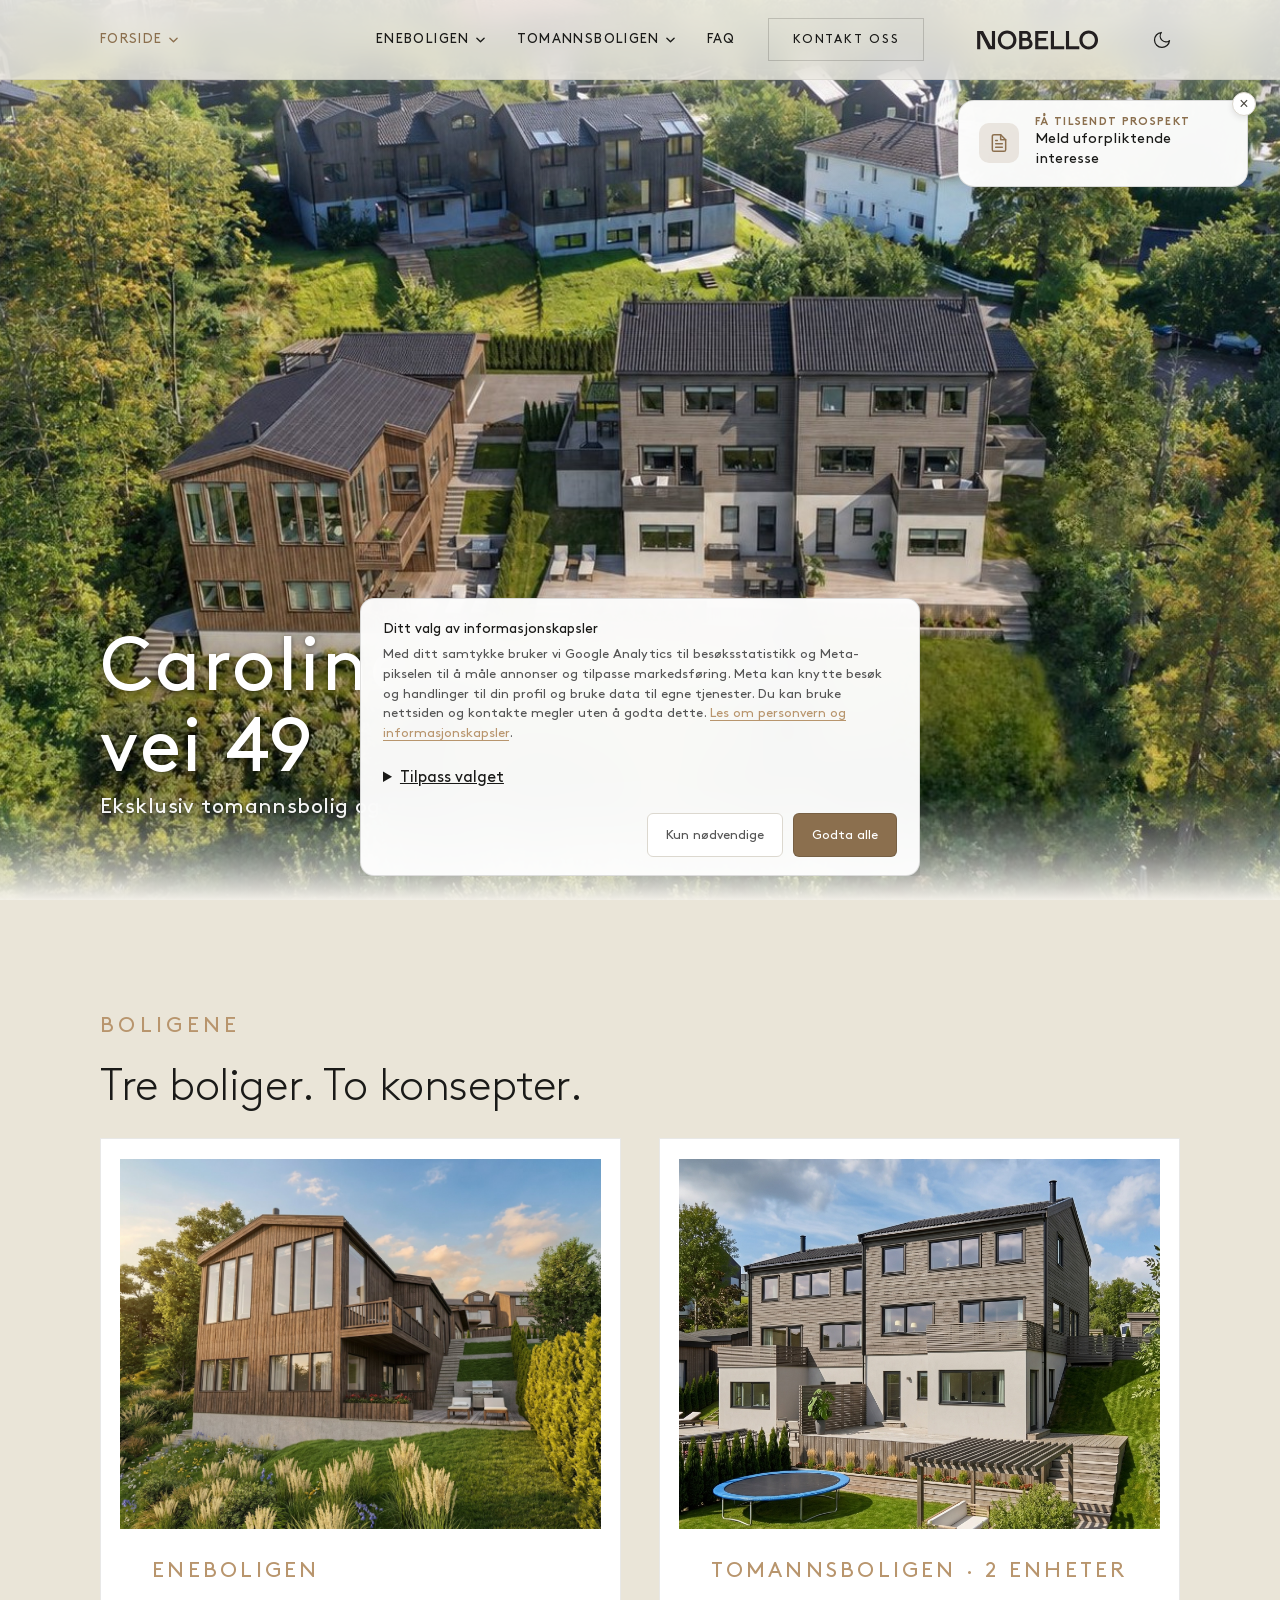
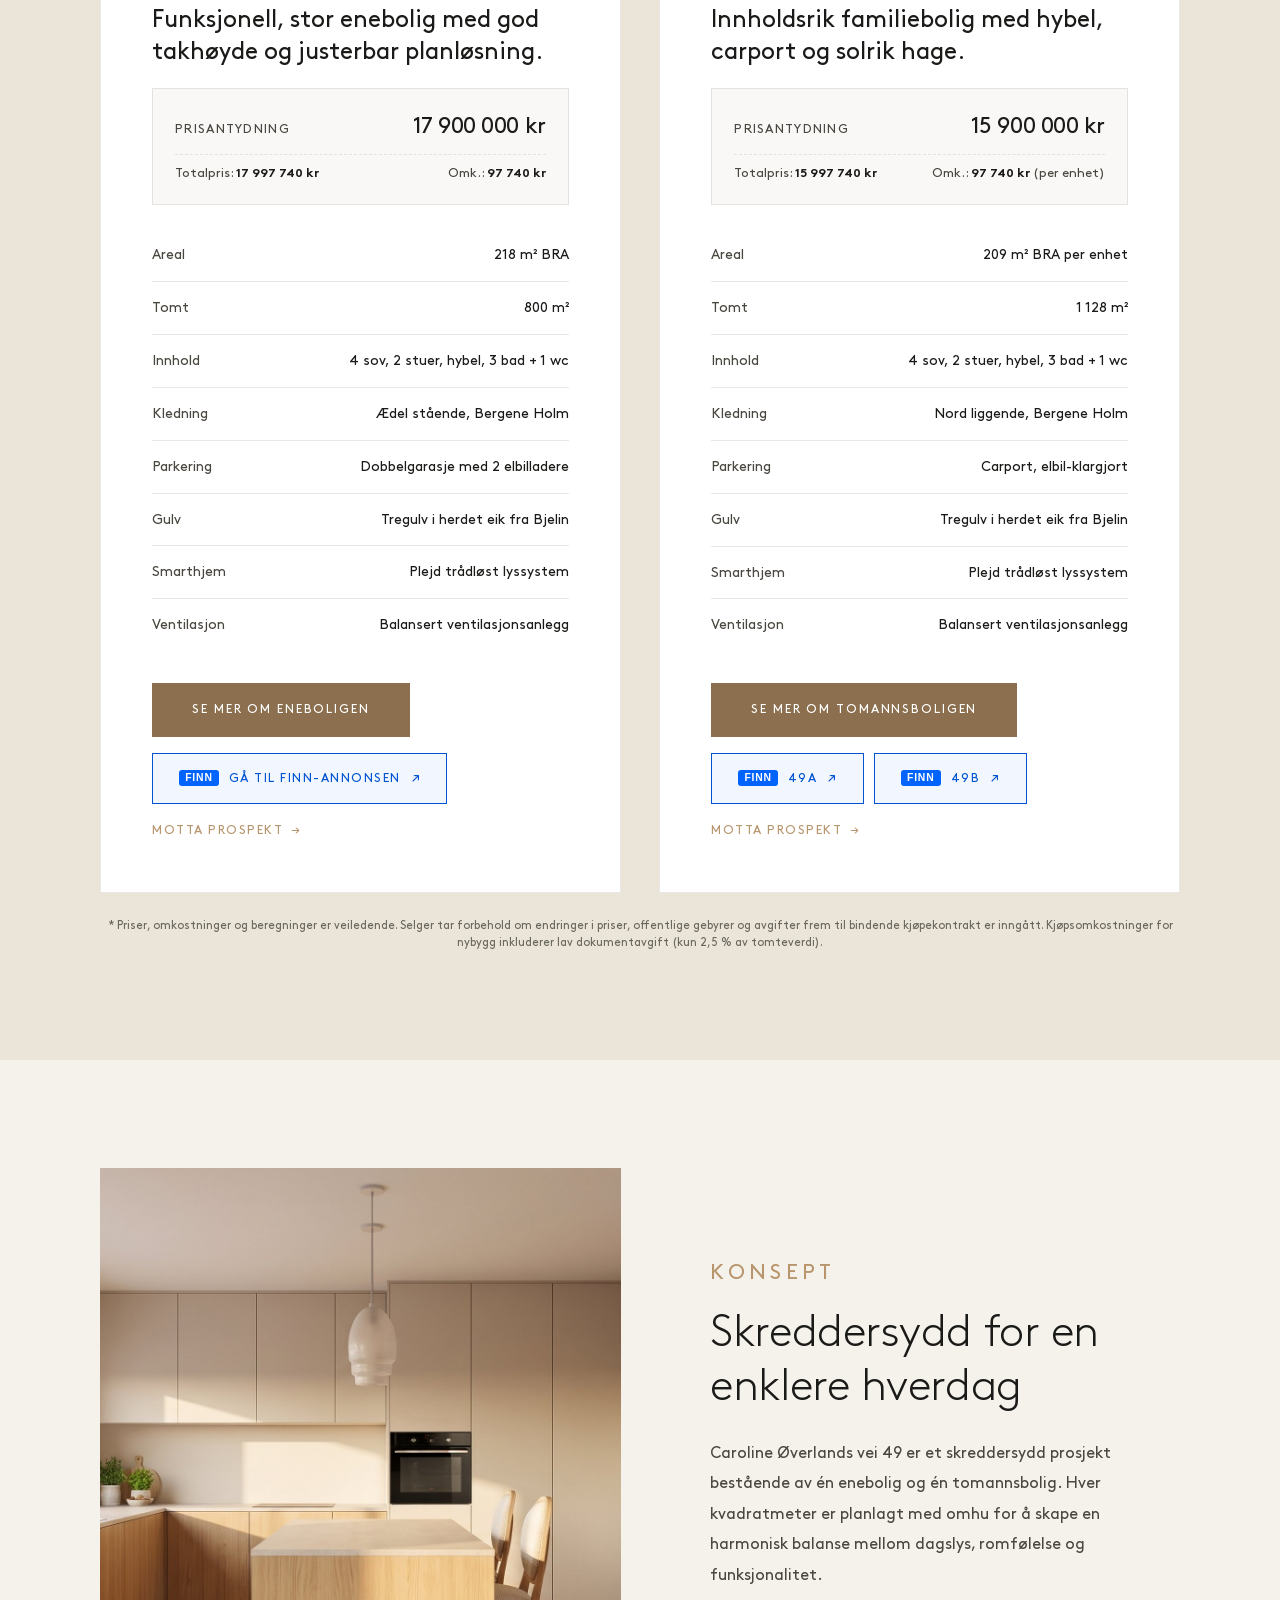
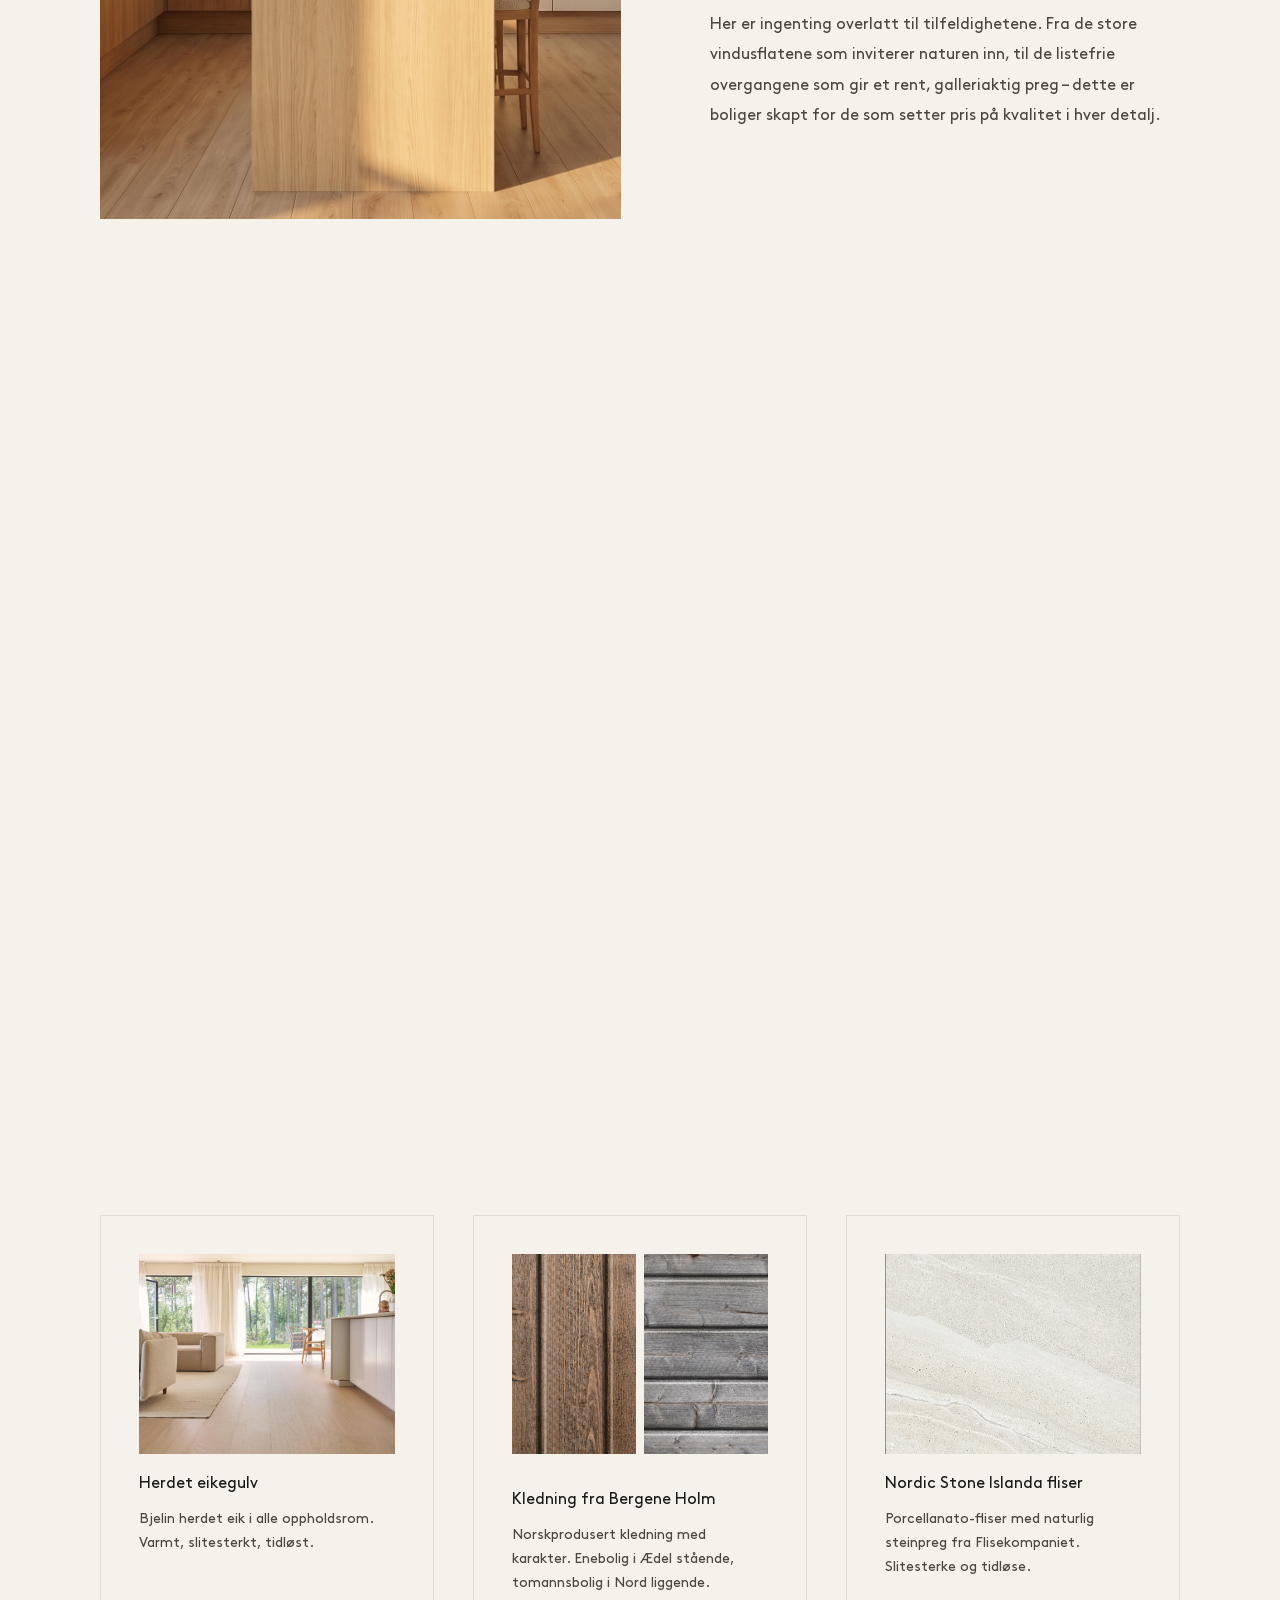
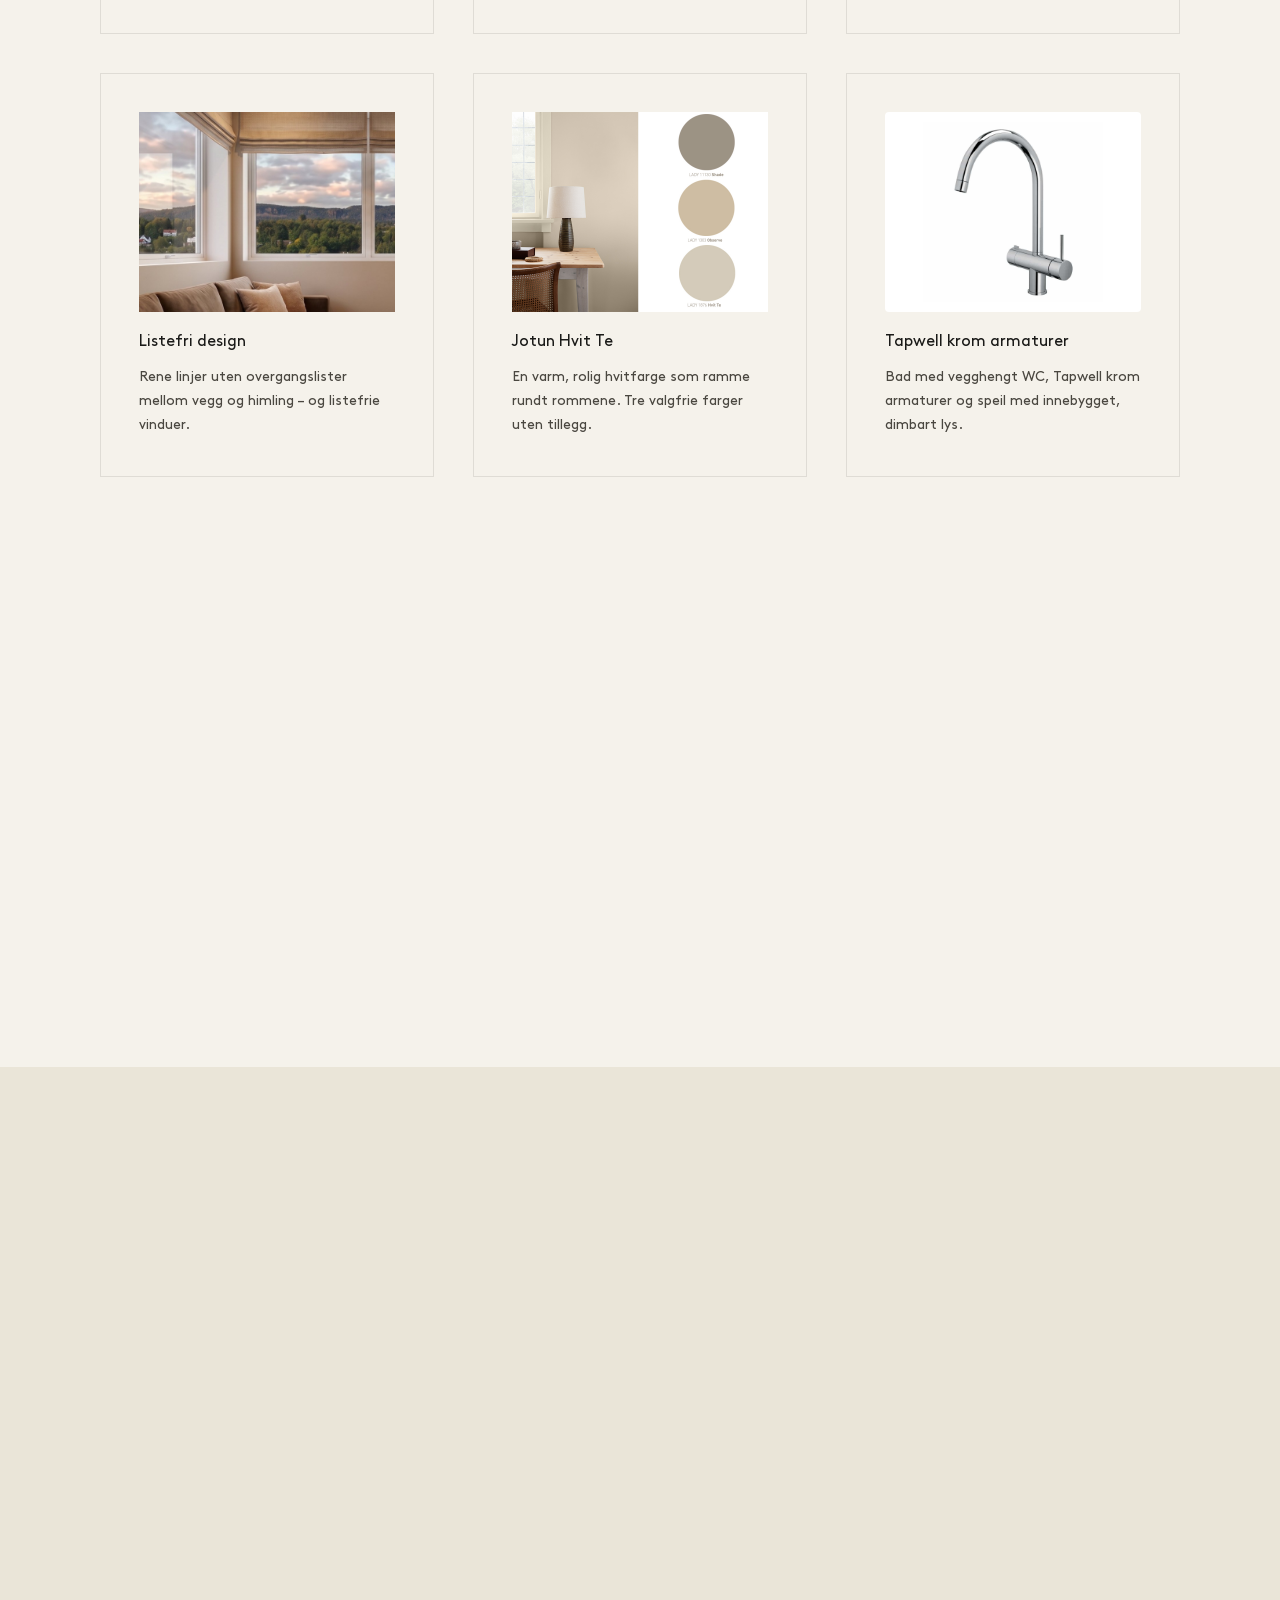
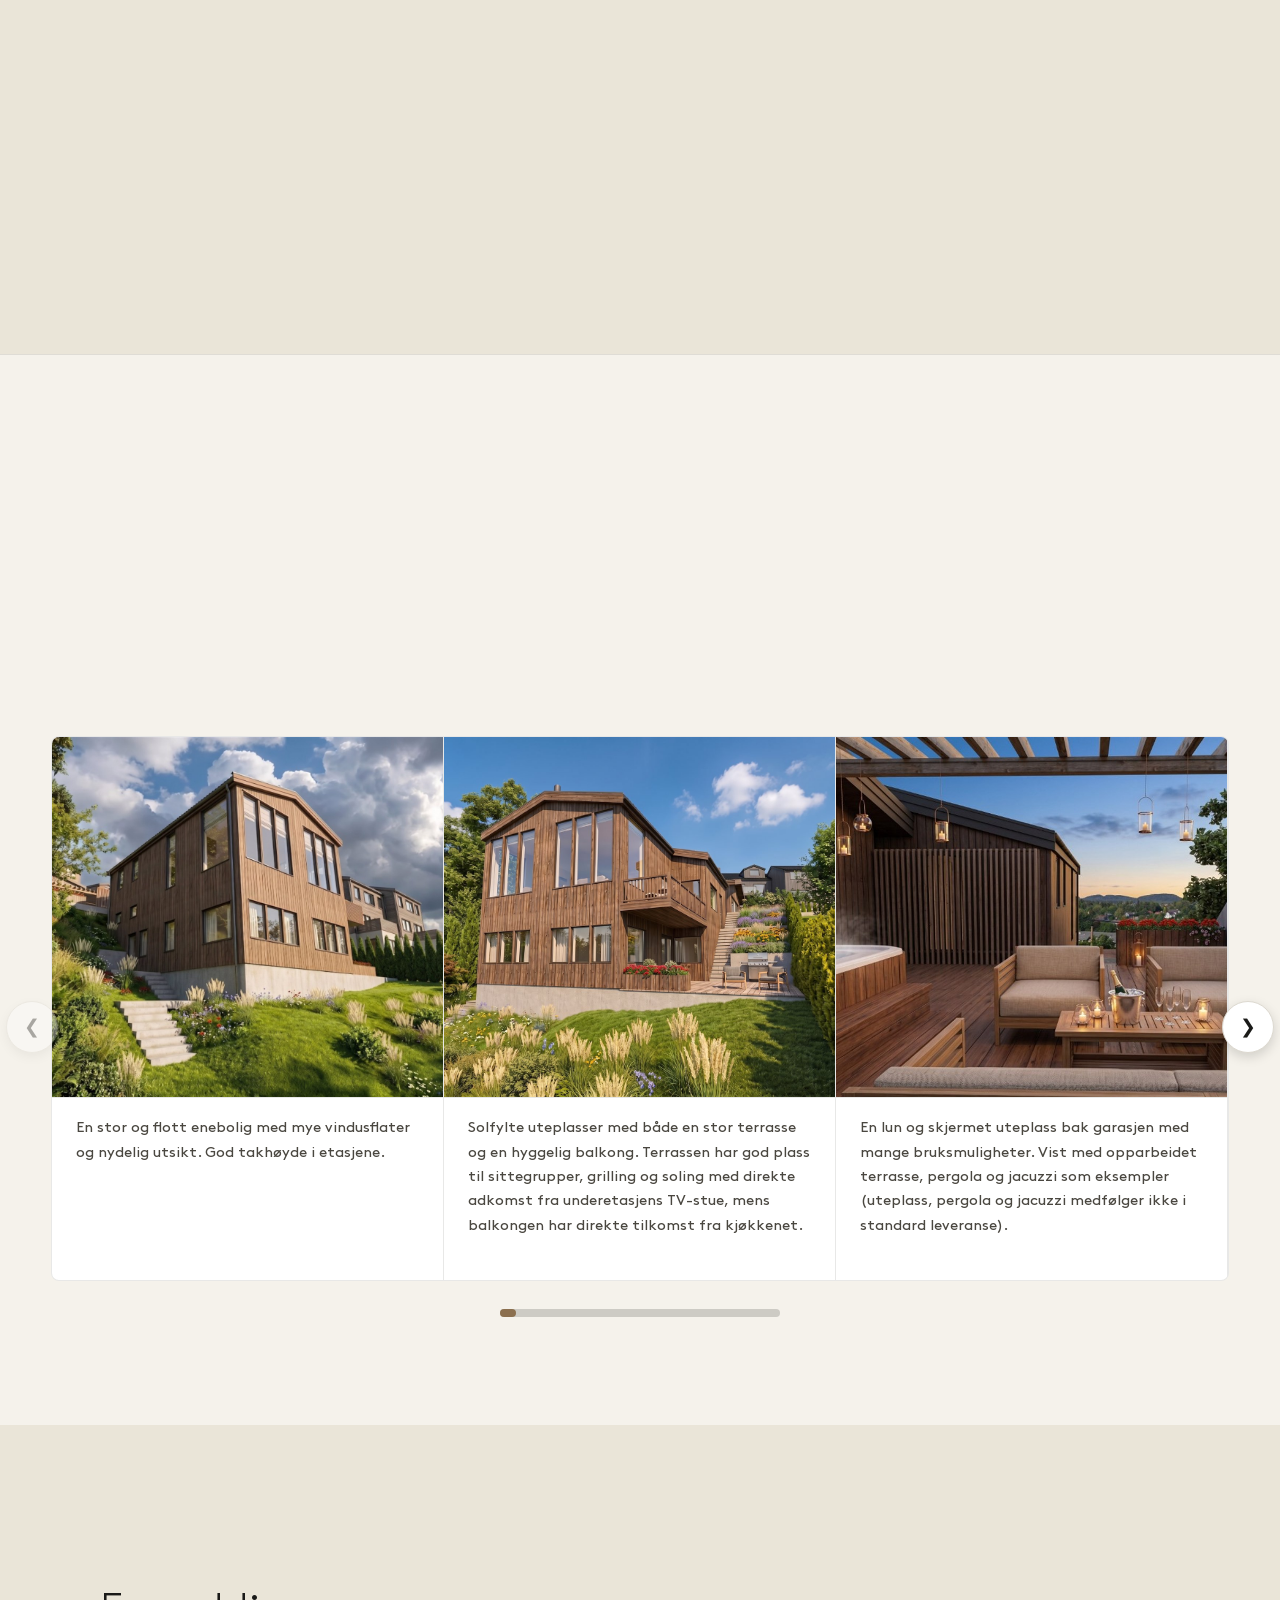
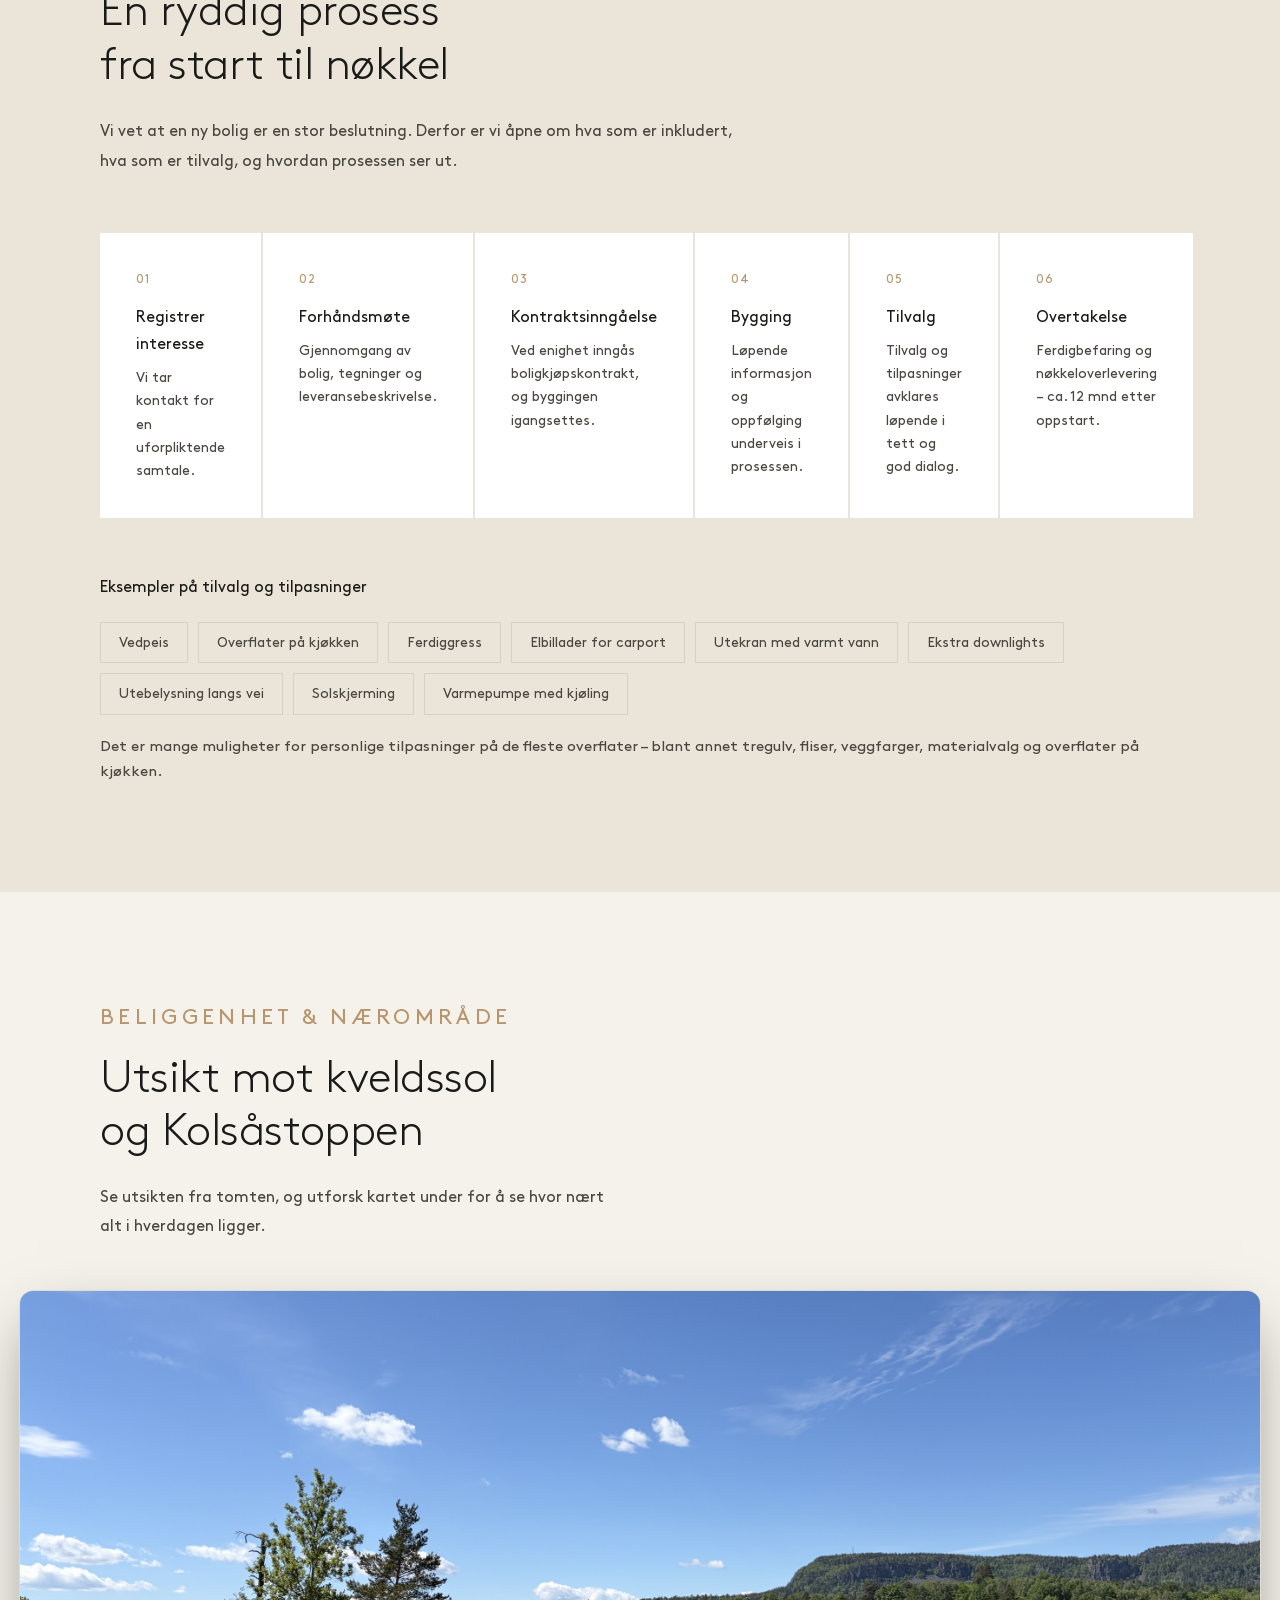
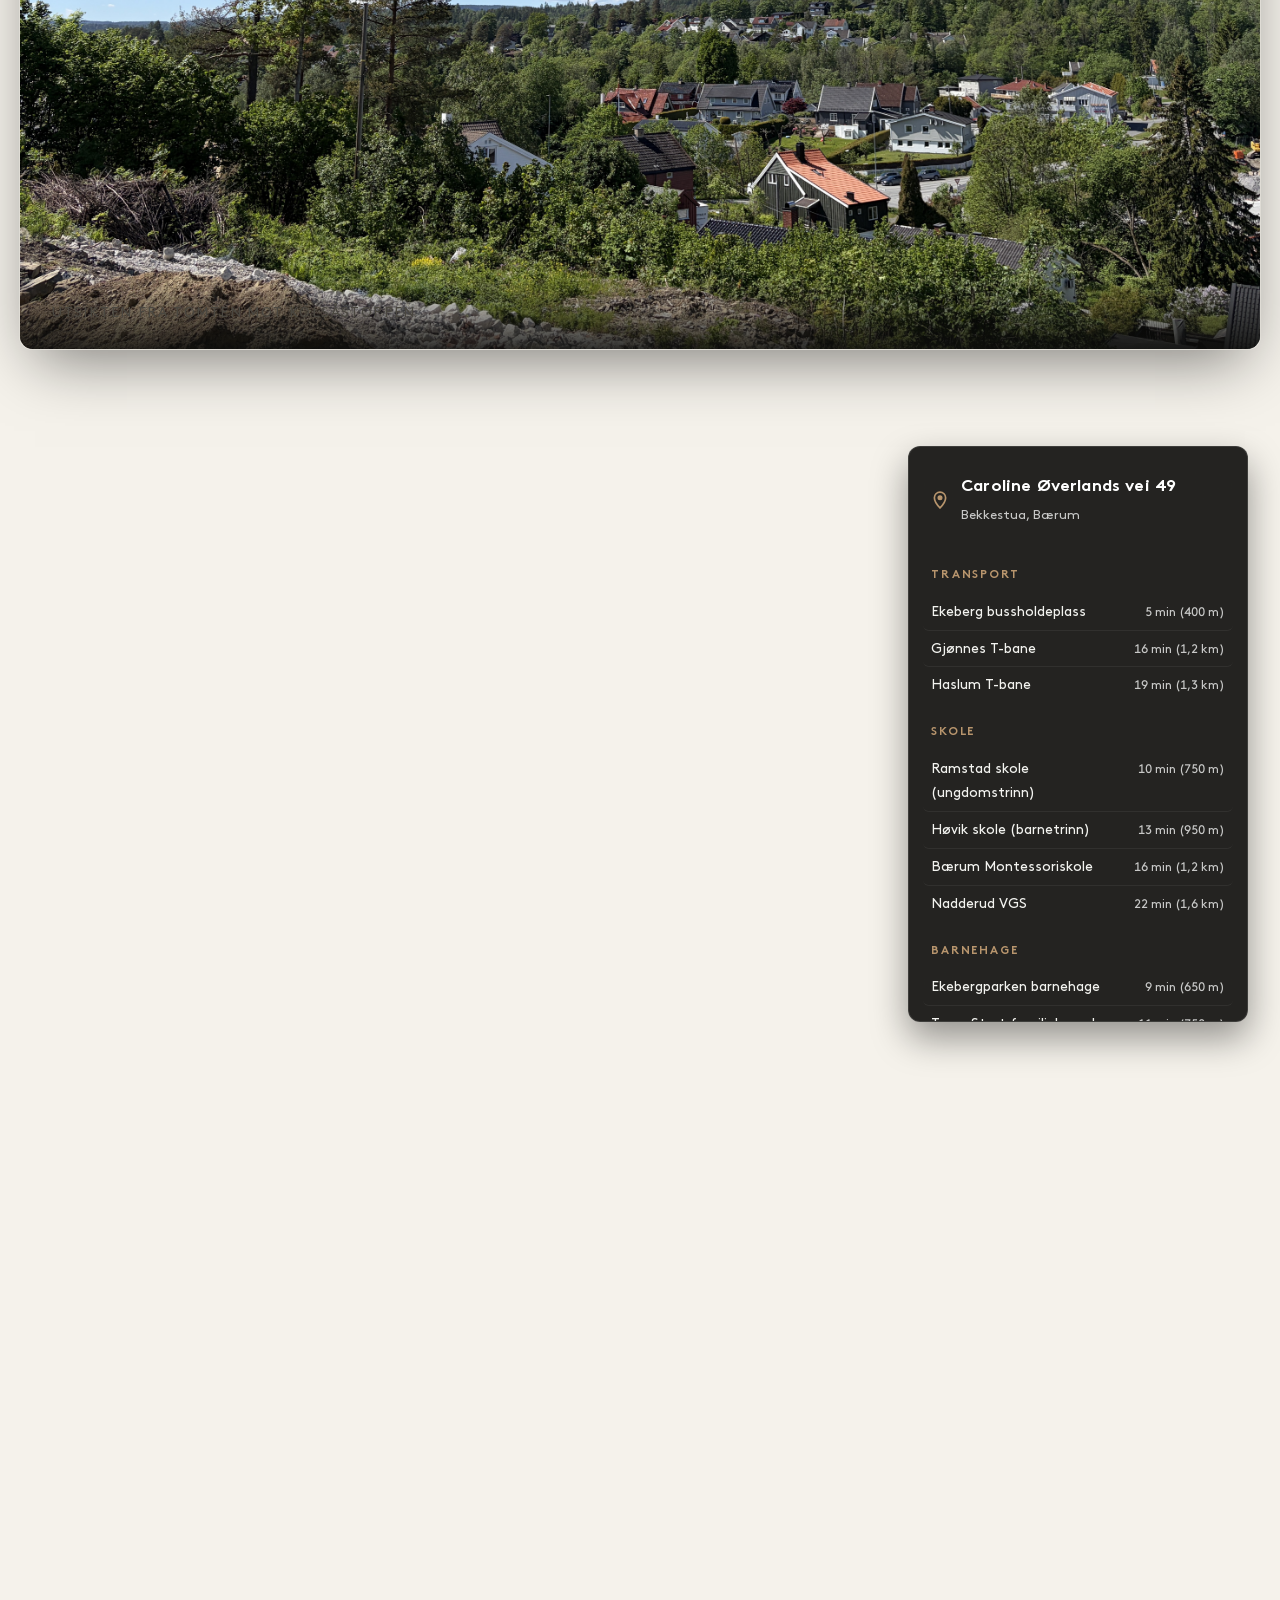
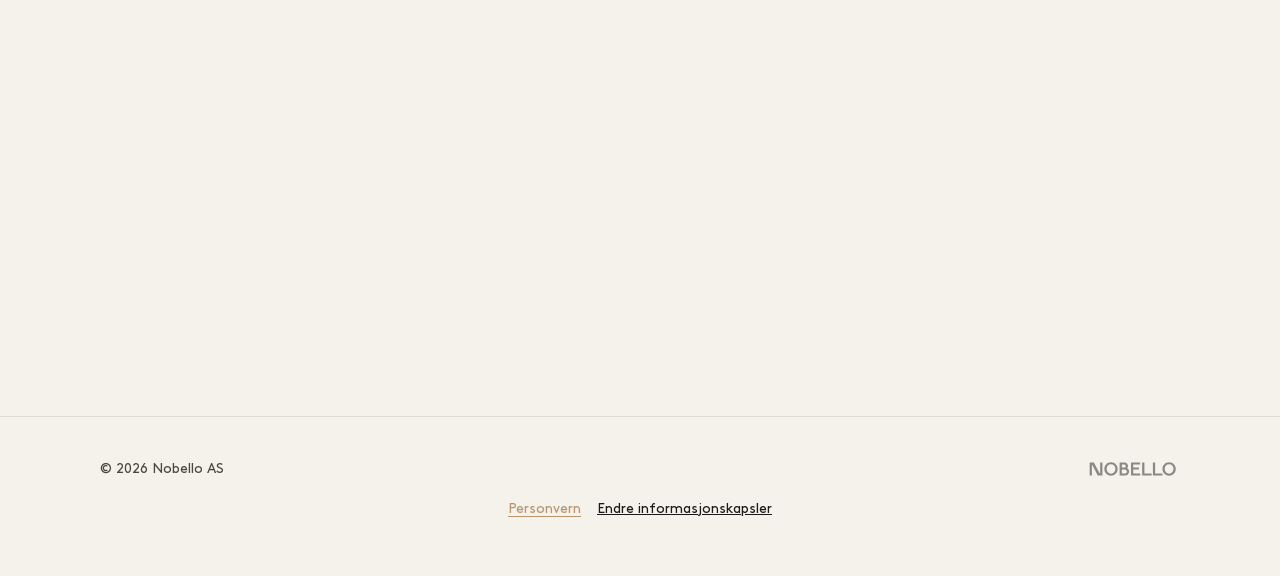
==== index.html @ 0fdf4b91 "Samle samtykkestyrt COV49-maling og rett interessentregistrering" ====
<!DOCTYPE html>
<html lang="nb">

<head>
  <meta charset="UTF-8">
  <meta name="viewport" content="width=device-width, initial-scale=1.0">
  <title>Caroline Øverlands vei 49 – Eksklusive boliger på Bekkestua | Nobello</title>
  <meta name="description"
    content="Nytt eksklusivt boligprosjekt på Bekkestua i Bærum. Én enebolig og én tomannsbolig med gjennomtenkte kvaliteter, solrike tomter og smart-hjem-teknologi.">
  <meta name="robots" content="index, follow">

  <!-- Open Graph -->
  <meta property="og:title" content="Caroline Øverlands vei 49 – Nobello">
  <meta property="og:description"
    content="Eksklusivt boligprosjekt i Bærum. Tre boliger med herdet eikegulv, Plejd smart-hjem og Bergene Holm kledning.">
  <meta property="og:image" content="https://xn--cv49-gra.no/images/optimized/Nytt%20forsidebilde%20C%C3%98V49-1280w.jpg">
  <meta property="og:url" content="https://cøv49.no/">
  <meta property="og:type" content="website">
  <meta property="og:locale" content="nb_NO">

  <!-- Twitter Card -->
  <meta name="twitter:card" content="summary_large_image">
  <meta name="twitter:title" content="Caroline Øverlands vei 49 – Nobello">
  <meta name="twitter:description"
    content="Eksklusivt boligprosjekt i Bærum. Tre boliger med herdet eikegulv, Plejd smart-hjem og Bergene Holm kledning.">
  <meta name="twitter:image" content="https://xn--cv49-gra.no/images/optimized/Nytt%20forsidebilde%20C%C3%98V49-1280w.jpg">

  <!-- Favicon -->
  <link rel="icon" type="image/svg+xml" href="Logo/01. Logo med ikon/Nobello_Logo med ikon.svg">

  <link rel="stylesheet" href="index.css?v=3.9">


  <!-- Preload hero image -->
  <link rel="preload" as="image" type="image/jpeg"
    imagesrcset="images/optimized/Nytt forsidebilde CØV49-768w.jpg 768w, images/optimized/Nytt forsidebilde CØV49-1280w.jpg 1280w, images/optimized/Nytt forsidebilde CØV49-1920w.jpg 1920w"
    imagesizes="100vw">
  <link rel="stylesheet" href="privacy.css?v=20260911">
</head>

<body>
  <script>
    (function() {
      const savedTheme = localStorage.getItem('theme');
      const prefersDark = window.matchMedia('(prefers-color-scheme: dark)').matches;
      if (savedTheme === 'light' || (!savedTheme && !prefersDark)) {
        document.body.classList.add('light-mode');
      }
    })();
  </script>

  <!-- ═══════════════════════ NAVBAR ═══════════════════════ -->
  <nav class="navbar" id="navbar">
    <div class="container">
      <div class="navbar__dropdown" id="navForsideDropdown">
        <a href="index.html" class="navbar__link navbar__home-btn is-active" id="navForsideLink" aria-expanded="false" aria-haspopup="true">
          Forside
          <svg class="nav-dropdown-chevron" viewBox="0 0 10 6" fill="none" stroke="currentColor" stroke-width="1.5" stroke-linecap="round" stroke-linejoin="round">
            <path d="M1 1l4 4 4-4"/>
          </svg>
        </a>
        <div class="navbar__dropdown-panel" id="navForsideMenu">
          <span class="dropdown-panel__title">Hopp til seksjon</span>
          <a href="#boligene" class="dropdown-panel__item"><span class="item-idx">01</span>Boligene</a>
          <a href="#konsept" class="dropdown-panel__item"><span class="item-idx">02</span>Konsept</a>
          <a href="#kvaliteter" class="dropdown-panel__item"><span class="item-idx">03</span>Kvaliteter & Materialer</a>
          <a href="#smarthjem" class="dropdown-panel__item"><span class="item-idx">04</span>Smart hjem</a>
          <a href="#galleri" class="dropdown-panel__item"><span class="item-idx">05</span>Bildegalleri</a>
          <a href="#trygghet" class="dropdown-panel__item"><span class="item-idx">06</span>Kjøpsprosessen</a>
          <a href="#uteliv" class="dropdown-panel__item"><span class="item-idx">07</span>Beliggenhet & Nærområde</a>
          <a href="#kontakt" class="dropdown-panel__item"><span class="item-idx">08</span>Kontakt oss</a>
        </div>
      </div>
      <div class="navbar__links">
        <div class="navbar__dropdown" id="navEneboligDropdown">
          <a href="enebolig.html" class="navbar__link" id="navEneboligLink" aria-expanded="false" aria-haspopup="true">
            Eneboligen
            <svg class="nav-dropdown-chevron" viewBox="0 0 10 6" fill="none" stroke="currentColor" stroke-width="1.5" stroke-linecap="round" stroke-linejoin="round">
              <path d="M1 1l4 4 4-4"/>
            </svg>
          </a>
          <div class="navbar__dropdown-panel" id="navEneboligMenu">
            <span class="dropdown-panel__title">Eneboligen</span>
            <a href="enebolig.html#intro" class="dropdown-panel__item"><span class="item-idx">01</span>Oversikt</a>
            <a href="enebolig.html#planlosning" class="dropdown-panel__item"><span class="item-idx">02</span>Plantegninger &amp; Rom</a>
            <a href="enebolig.html#om-boligen" class="dropdown-panel__item"><span class="item-idx">03</span>Om boligen &amp; Nøkkelinfo</a>
            <a href="enebolig.html#tilvalg" class="dropdown-panel__item"><span class="item-idx">04</span>Fleksibilitet &amp; Tilvalg</a>
            <a href="enebolig.html#galleri" class="dropdown-panel__item"><span class="item-idx">05</span>Bildegalleri</a>
          </div>
        </div>
        <div class="navbar__dropdown" id="navTomannsboligDropdown">
          <a href="tomannsbolig.html" class="navbar__link" id="navTomannsboligLink" aria-expanded="false" aria-haspopup="true">
            Tomannsboligen
            <svg class="nav-dropdown-chevron" viewBox="0 0 10 6" fill="none" stroke="currentColor" stroke-width="1.5" stroke-linecap="round" stroke-linejoin="round">
              <path d="M1 1l4 4 4-4"/>
            </svg>
          </a>
          <div class="navbar__dropdown-panel" id="navTomannsboligMenu">
            <span class="dropdown-panel__title">Tomannsboligen</span>
            <a href="tomannsbolig.html#intro" class="dropdown-panel__item"><span class="item-idx">01</span>Oversikt</a>
            <a href="tomannsbolig.html#planlosning" class="dropdown-panel__item"><span class="item-idx">02</span>Plantegninger &amp; Rom</a>
            <a href="tomannsbolig.html#om-boligen" class="dropdown-panel__item"><span class="item-idx">03</span>Om boligen &amp; Nøkkelinfo</a>
            <a href="tomannsbolig.html#tilvalg" class="dropdown-panel__item"><span class="item-idx">04</span>Fleksibilitet &amp; Tilvalg</a>
            <a href="tomannsbolig.html#galleri" class="dropdown-panel__item"><span class="item-idx">05</span>Bildegalleri</a>
          </div>
        </div>
        <a href="#faq" class="navbar__link" id="navFaqBtn">FAQ</a>
        <a href="#kontakt" class="navbar__cta">Kontakt oss</a>
        <span class="navbar__passive-logo">
          <img src="Logo/02. Tekstlogo/Nobello_Tekstlogo_negativ.svg" alt="Nobello" class="navbar__logo logo-dark-theme">
          <img src="Logo/02. Tekstlogo/Nobello_Tekstlogo.svg" alt="Nobello" class="navbar__logo logo-light-theme">
        </span>
        <button id="theme-toggle" class="theme-toggle-btn" aria-label="Bytt fargetema" title="Bytt fargetema">
          <svg class="sun-icon" viewBox="0 0 24 24" fill="none" stroke="currentColor" stroke-width="1.5" stroke-linecap="round" stroke-linejoin="round">
            <circle cx="12" cy="12" r="5"></circle>
            <line x1="12" y1="1" x2="12" y2="3"></line>
            <line x1="12" y1="21" x2="12" y2="23"></line>
            <line x1="4.22" y1="4.22" x2="5.64" y2="5.64"></line>
            <line x1="18.36" y1="18.36" x2="19.78" y2="19.78"></line>
            <line x1="1" y1="12" x2="3" y2="12"></line>
            <line x1="21" y1="12" x2="23" y2="12"></line>
            <line x1="4.22" y1="19.78" x2="5.64" y2="18.36"></line>
            <line x1="18.36" y1="5.64" x2="19.78" y2="4.22"></line>
          </svg>
          <svg class="moon-icon" viewBox="0 0 24 24" fill="none" stroke="currentColor" stroke-width="1.5" stroke-linecap="round" stroke-linejoin="round">
            <path d="M21 12.79A9 9 0 1 1 11.21 3 7 7 0 0 0 21 12.79z"></path>
          </svg>
        </button>
      </div>
    </div>
  </nav>

  <!-- ═══════════════════════ ① HERO ═══════════════════════ -->
  <section class="hero" id="hero">
    <div class="hero__bg">
      <!-- Video commented out to remove crows and improve performance (falls back to static image)
      <video autoplay muted loop playsinline poster="images/Nytt forsidebilde CØV49.jpg" class="hero__video">
        <source src="images/Hero-video.mp4" type="video/mp4">
      </video>
      -->
      <picture>
        <source type="image/jpeg" srcset="images/optimized/Nytt forsidebilde CØV49-768w.jpg 768w,
                 images/optimized/Nytt forsidebilde CØV49-1280w.jpg 1280w,
                 images/optimized/Nytt forsidebilde CØV49-1920w.jpg 1920w" sizes="100vw">
        <img src="images/Nytt forsidebilde CØV49.jpg"
          alt="Eksteriør CØV49 – moderne boliger med grå trekledning i Bærum" width="1537" height="1023">
      </picture>
    </div>
    <div class="container">
      <h1 class="hero__title reveal reveal-delay-1">Caroline Øverlands<br>vei 49</h1>
      <p class="hero__sub reveal reveal-delay-2">Eksklusiv tomannsbolig og enebolig på Bekkestua</p>
    </div>
  </section>

  <!-- ═══════════════════════ ② BOLIGENE ═══════════════════════ -->
  <section class="boligene" id="boligene">
    <div class="container">
      <span class="section-label reveal">Boligene</span>
      <h2 class="section-title reveal reveal-delay-1">Tre boliger. To konsepter.</h2>

      <div class="bolig-cards">
        <!-- ENEBOLIG -->
        <div class="bolig-card reveal reveal-delay-2">
          <div class="bolig-card__image">
            <picture>
              <source type="image/jpeg"
                srcset="images/optimized/Enebolig front nede ferdig-768w.jpg 768w, images/optimized/Enebolig front nede ferdig-1280w.jpg 1280w, images/optimized/Enebolig front nede ferdig-1920w.jpg 1920w"
                sizes="(max-width: 768px) 100vw, 50vw">
              <img src="images/Enebolig front nede ferdig.jpg" alt="Enebolig CØV49 – stor og funksjonell enebolig med terrasse og hage" loading="lazy">
            </picture>
          </div>
          <div class="bolig-card__badge">Eneboligen</div>
          <h3 class="bolig-card__title">Funksjonell, stor enebolig med god takhøyde og justerbar planløsning.</h3>
          <div class="bolig-card__pricing">
            <div class="bolig-card__price-main">
              <span class="bolig-card__price-label">Prisantydning</span>
              <span class="bolig-card__price-val">17 900 000 kr</span>
            </div>
            <div class="bolig-card__price-sub">
              <span>Totalpris: <strong>17 997 740 kr</strong></span>
              <span>Omk.: <strong>97 740 kr</strong></span>
            </div>
          </div>
          <ul class="bolig-card__specs">
            <li>
              <span class="spec-label">Areal</span>
              <span class="spec-value">218 m² BRA</span>
            </li>
            <li>
              <span class="spec-label">Tomt</span>
              <span class="spec-value">800 m²</span>
            </li>
            <li>
              <span class="spec-label">Innhold</span>
              <span class="spec-value">4 sov, 2 stuer, hybel, 3 bad + 1 wc</span>
            </li>
            <li>
              <span class="spec-label">Kledning</span>
              <span class="spec-value">Ædel stående, Bergene Holm</span>
            </li>
            <li>
              <span class="spec-label">Parkering</span>
              <span class="spec-value">Dobbelgarasje med 2 elbilladere</span>
            </li>
            <li>
              <span class="spec-label">Gulv</span>
              <span class="spec-value">Tregulv i herdet eik fra Bjelin</span>
            </li>
            <li>
              <span class="spec-label">Smarthjem</span>
              <span class="spec-value">Plejd trådløst lyssystem</span>
            </li>
            <li>
              <span class="spec-label">Ventilasjon</span>
              <span class="spec-value">Balansert ventilasjonsanlegg</span>
            </li>
          </ul>
          <div class="bolig-card__actions">
            <a href="enebolig.html" class="btn-primary">Se mer om eneboligen</a>
            <a href="https://www.finn.no/realestate/projectsingle/ad.html?finnkode=464258959" target="_blank" rel="noopener noreferrer" class="btn-finn" title="Gå til FINN-annonsen for eneboligen"><span class="btn-finn__logo">FINN</span> Gå til FINN-annonsen <span class="btn-arrow">↗</span></a>
            <a href="#prospekt" class="bolig-card__cta" data-target-type="Enebolig">Motta prospekt <span>→</span></a>
          </div>
        </div>

        <!-- TOMANNSBOLIG -->
        <div class="bolig-card reveal reveal-delay-3">
          <div class="bolig-card__image">
            <picture>
              <source type="image/jpeg"
                srcset="images/optimized/Tomannsbolig 49 B hage NY-768w.jpg 768w, images/optimized/Tomannsbolig 49 B hage NY-1280w.jpg 1280w, images/optimized/Tomannsbolig 49 B hage NY-1920w.jpg 1920w"
                sizes="(max-width: 768px) 100vw, 50vw">
              <img src="images/Tomannsbolig 49 B hage NY.jpg" alt="Tomannsbolig CØV49 – romslig familiebolig med utleiedel og hage"
                loading="lazy">
            </picture>
          </div>
          <div class="bolig-card__badge">Tomannsboligen · 2 enheter</div>
          <h3 class="bolig-card__title">Innholdsrik familiebolig med hybel, carport og solrik hage.</h3>
          <div class="bolig-card__pricing">
            <div class="bolig-card__price-main">
              <span class="bolig-card__price-label">Prisantydning</span>
              <span class="bolig-card__price-val">15 900 000 kr</span>
            </div>
            <div class="bolig-card__price-sub">
              <span>Totalpris: <strong>15 997 740 kr</strong></span>
              <span>Omk.: <strong>97 740 kr</strong> (per enhet)</span>
            </div>
          </div>
          <ul class="bolig-card__specs">
            <li>
              <span class="spec-label">Areal</span>
              <span class="spec-value">209 m² BRA per enhet</span>
            </li>
            <li>
              <span class="spec-label">Tomt</span>
              <span class="spec-value">1 128 m²</span>
            </li>
            <li>
              <span class="spec-label">Innhold</span>
              <span class="spec-value">4 sov, 2 stuer, hybel, 3 bad + 1 wc</span>
            </li>
            <li>
              <span class="spec-label">Kledning</span>
              <span class="spec-value">Nord liggende, Bergene Holm</span>
            </li>
            <li>
              <span class="spec-label">Parkering</span>
              <span class="spec-value">Carport, elbil-klargjort</span>
            </li>
            <li>
              <span class="spec-label">Gulv</span>
              <span class="spec-value">Tregulv i herdet eik fra Bjelin</span>
            </li>
            <li>
              <span class="spec-label">Smarthjem</span>
              <span class="spec-value">Plejd trådløst lyssystem</span>
            </li>
            <li>
              <span class="spec-label">Ventilasjon</span>
              <span class="spec-value">Balansert ventilasjonsanlegg</span>
            </li>
          </ul>
          <div class="bolig-card__actions">
            <a href="tomannsbolig.html" class="btn-primary">Se mer om tomannsboligen</a>
            <div class="bolig-card__finn-group">
              <a href="https://www.finn.no/realestate/projectsingle/ad.html?finnkode=464389350" target="_blank" rel="noopener noreferrer" class="btn-finn" title="Gå til FINN-annonsen for 49A"><span class="btn-finn__logo">FINN</span> 49A <span class="btn-arrow">↗</span></a>
              <a href="https://www.finn.no/realestate/projectsingle/ad.html?finnkode=464378258" target="_blank" rel="noopener noreferrer" class="btn-finn" title="Gå til FINN-annonsen for 49B"><span class="btn-finn__logo">FINN</span> 49B <span class="btn-arrow">↗</span></a>
            </div>
            <a href="#prospekt" class="bolig-card__cta" data-target-type="Tomannsbolig">Motta prospekt <span>→</span></a>
          </div>
        </div>
      </div>
      <p class="bolig-cards__disclaimer">
        * Priser, omkostninger og beregninger er veiledende. Selger tar forbehold om endringer i priser, offentlige gebyrer og avgifter frem til bindende kjøpekontrakt er inngått. Kjøpsomkostninger for nybygg inkluderer lav dokumentavgift (kun 2,5 % av tomteverdi).
      </p>
    </div>
  </section>

  <!-- ═══════════════════════ ③ KONSEPT ═══════════════════════ -->
  <section class="konsept" id="konsept">
    <div class="container">
      <div class="konsept__grid">
        <div class="konsept__image reveal">
          <picture>
            <source type="image/jpeg" srcset="images/optimized/Tomannsbolig kjøkken ferdig-768w.jpg 768w,
                     images/optimized/Tomannsbolig kjøkken ferdig-1280w.jpg 1280w,
                     images/optimized/Tomannsbolig kjøkken ferdig-1920w.jpg 1920w" sizes="(max-width: 768px) 100vw, 50vw">
            <img src="images/Tomannsbolig kjøkken ferdig.jpg"
              alt="CØV49 tomannsbolig kjøkken – moderne kjøkkeninnredning i lys utførelse" loading="lazy" width="3042"
              height="1408">
          </picture>
        </div>
        <div class="konsept__text">
          <span class="section-label reveal">Konsept</span>
          <h2 class="section-title reveal reveal-delay-1">Skreddersydd for en<br>enklere hverdag</h2>
          <div class="konsept__body reveal reveal-delay-2">
            <p>Caroline Øverlands vei 49 er et skreddersydd prosjekt bestående av én enebolig og én tomannsbolig. Hver
              kvadratmeter er planlagt med omhu for å skape en harmonisk balanse mellom dagslys, romfølelse og
              funksjonalitet.</p>
            <p>Her er ingenting overlatt til tilfeldighetene. Fra de store vindusflatene som inviterer naturen inn, til
              de listefrie overgangene som gir et rent, galleriaktig preg – dette er boliger skapt for de som setter
              pris på kvalitet i hver detalj.</p>
          </div>
        </div>
      </div>
    </div>
  </section>

  <!-- ═══════════════════════ ④ KVALITETER ═══════════════════════ -->
  <section class="kvaliteter" id="kvaliteter">
    <div class="container">
      <span class="section-label reveal">Kvaliteter</span>
      <h2 class="section-title reveal reveal-delay-1">Materialer som varer</h2>
      <p class="section-intro reveal reveal-delay-2">Boligene leveres med kvalitetsmaterialer med fokus på rene linjer, god slitestyrke og et tidløst uttrykk.</p>

      <!-- Kitchen render -->
      <div class="kvaliteter__hero reveal reveal-delay-2">
        <picture>
          <source type="image/jpeg"
            srcset="images/optimized/Enebolig kjøkken påkostet ferdig-768w.jpg 768w, images/optimized/Enebolig kjøkken påkostet ferdig-1280w.jpg 1280w, images/optimized/Enebolig kjøkken påkostet ferdig-1920w.jpg 1920w"
            sizes="100vw">
          <img src="images/Enebolig kjøkken påkostet ferdig.jpg" alt="Påkostet kjøkken med moderne innredning i enebolig – CØV49" loading="lazy" width="1920"
            height="882">
        </picture>
      </div>

      <div class="kvalitet-grid">
        <div class="kvalitet-item reveal">
          <div class="kvalitet-item__photo">
            <picture>
              <source type="image/webp"
                srcset="images/optimized/Bjelin Gulv-768w.webp 768w, images/optimized/Bjelin Gulv-1280w.webp 1280w, images/optimized/Bjelin Gulv-1535w.webp 1535w"
                sizes="(max-width: 768px) 100vw, 33vw">
              <img src="images/Bjelin Gulv.jpg" alt="Bjelin herdet eikegulv" loading="lazy">
            </picture>
          </div>
          <h3 class="kvalitet-item__title">Herdet eikegulv</h3>
          <p class="kvalitet-item__desc">Bjelin herdet eik i alle oppholdsrom. Varmt, slitesterkt, tidløst.</p>
        </div>

        <div class="kvalitet-item kvalitet-item--double reveal reveal-delay-1">
          <div class="kvalitet-item__photos">
            <div class="kvalitet-item__photo">
              <picture>
                <source type="image/webp"
                  srcset="images/optimized/Kledning - Ædel-768w.webp 768w, images/optimized/Kledning - Ædel-1250w.webp 1250w"
                  sizes="(max-width: 768px) 50vw, 16vw">
                <img src="images/Kledning - Ædel.jpg" alt="Bergene Holm Ædel stående kledning" loading="lazy">
              </picture>
            </div>
            <div class="kvalitet-item__photo">
              <picture>
                <source type="image/webp"
                  srcset="images/optimized/Kledning - Nord-768w.webp 768w, images/optimized/Kledning - Nord-1250w.webp 1250w"
                  sizes="(max-width: 768px) 50vw, 16vw">
                <img src="images/Kledning - Nord.jpg" alt="Bergene Holm Nord liggende kledning" loading="lazy">
              </picture>
            </div>
          </div>
          <h3 class="kvalitet-item__title">Kledning fra Bergene Holm</h3>
          <p class="kvalitet-item__desc">Norskprodusert kledning med karakter. Enebolig i Ædel stående, tomannsbolig i
            Nord liggende.</p>
        </div>

        <div class="kvalitet-item reveal reveal-delay-2">
          <div class="kvalitet-item__photo">
            <picture>
              <source type="image/webp"
                srcset="images/optimized/Flis 60x60-768w.webp 768w, images/optimized/Flis 60x60-1280w.webp 1280w, images/optimized/Flis 60x60-1314w.webp 1314w"
                sizes="(max-width: 768px) 100vw, 33vw">
              <img src="images/Flis 60x60.png" alt="Nordic Stone Islanda 60x60 flis" loading="lazy">
            </picture>
          </div>
          <h3 class="kvalitet-item__title">Nordic Stone Islanda fliser</h3>
          <p class="kvalitet-item__desc">Porcellanato-fliser med naturlig steinpreg fra Flisekompaniet. Slitesterke og
            tidløse.</p>
        </div>

        <div class="kvalitet-item reveal reveal-delay-3">
          <div class="kvalitet-item__photo">
            <img src="images/Listefritt design. .JPG" alt="Listefri overgang mellom vegg og himling" loading="lazy">
          </div>
          <h3 class="kvalitet-item__title">Listefri design</h3>
          <p class="kvalitet-item__desc">Rene linjer uten overgangslister mellom vegg og himling – og listefrie vinduer.
          </p>
        </div>

        <div class="kvalitet-item reveal reveal-delay-4">
          <div class="kvalitet-item__photo">
            <picture>
              <source type="image/webp"
                srcset="images/optimized/Maling inspirasjon-768w.webp 768w, images/optimized/Maling inspirasjon-1080w.webp 1080w"
                sizes="(max-width: 768px) 100vw, 33vw">
              <img src="images/Maling inspirasjon.jpg" alt="Jotun Hvit Te – varm hvitfarge" loading="lazy">
            </picture>
          </div>
          <h3 class="kvalitet-item__title">Jotun Hvit Te</h3>
          <p class="kvalitet-item__desc">En varm, rolig hvitfarge som ramme rundt rommene. Tre valgfrie farger uten
            tillegg.</p>
        </div>

        <div class="kvalitet-item reveal reveal-delay-5">
          <div class="kvalitet-item__photo kvalitet-item__photo--contain">
            <picture>
              <source type="image/jpeg" srcset="images/optimized/tapwell 2-768w.jpg 768w"
                sizes="(max-width: 768px) 100vw, 33vw">
              <img src="images/tapwell 2.jpg" alt="Tapwell krom armatur" loading="lazy">
            </picture>
          </div>
          <h3 class="kvalitet-item__title">Tapwell krom armaturer</h3>
          <p class="kvalitet-item__desc">Bad med vegghengt WC, Tapwell krom armaturer og speil med innebygget, dimbart
            lys.</p>
        </div>

        <div class="kvalitet-item reveal">
          <div class="kvalitet-item__photo">
            <img src="images/dorhandtak_helix200_beslag_design_rbergersen-2.webp" alt="Helix 200 dørhåndtak fra Beslag Design" loading="lazy">
          </div>
          <h3 class="kvalitet-item__title">Helix 200 dørhåndtak</h3>
          <p class="kvalitet-item__desc">Eksklusive dørhåndtak med riflet overflate og solid grep. Standard i eneboligen og tilvalg for tomannsboligen.</p>
        </div>

        <div class="kvalitet-item kvalitet-item--double reveal reveal-delay-1">
          <div class="kvalitet-item__photos">
            <div class="kvalitet-item__photo">
              <img src="images/peis.png" alt="Peis som oppvarmingsløsning" loading="lazy">
            </div>
            <div class="kvalitet-item__photo">
              <img src="images/varmepumpe.png" alt="Varmepumpe som oppvarmingsløsning" loading="lazy">
            </div>
          </div>
          <h3 class="kvalitet-item__title">Peis &amp; varmepumpe</h3>
          <p class="kvalitet-item__desc">Boligene leveres klargjort for både peis og varmepumpe. Som tilvalg kan du velge én av løsningene eller kombinere begge.</p>
        </div>

        <div class="kvalitet-item reveal reveal-delay-2">
          <div class="kvalitet-item__photo">
            <picture>
              <source type="image/jpeg" srcset="images/optimized/Kjokken utklipp-768w.jpg 768w, images/optimized/Kjokken utklipp-1280w.jpg 1280w" sizes="(max-width: 768px) 100vw, 33vw">
              <img src="images/Kjøkken utklipp.png" alt="Påkostet kjøkken med hvit steinbenkeplate og eikefronter" loading="lazy">
            </picture>
          </div>
          <h3 class="kvalitet-item__title">Påkostet kvalitetskjøkken</h3>
          <p class="kvalitet-item__desc">Det leveres hvit steinbenkeplate i komposittstein og elegante fronter i eik, som gir et moderne, lunt og tidløst uttrykk.</p>
        </div>
      </div>
    </div>
  </section>

  <!-- ═══════════════════════ ⑤ SMART HJEM ═══════════════════════ -->
  <section class="smarthjem" id="smarthjem">
    <div class="container">
      <div class="smarthjem__grid">
        <div>
          <span class="section-label reveal">Smarthjem</span>
          <h2 class="section-title reveal reveal-delay-1">Teknologi du kjenner,<br>men ikke ser</h2>
          <p class="section-intro reveal reveal-delay-2">Det legges til rette for at boligene enkelt kan integreres med smarthjem-systemer som Plejd, med mulighet for ferdig installert oppsett etter eget ønske.</p>
        </div>
        <div>
          <ul class="smarthjem__features">
            <li class="smarthjem__feature reveal">
              <svg class="smarthjem__feature-icon" viewBox="0 0 20 20" fill="none" stroke="currentColor"
                stroke-width="1.5">
                <circle cx="10" cy="7" r="5" />
                <path d="M7 12v3a3 3 0 0 0 6 0v-3" />
              </svg>
              <div>
                <div class="smarthjem__feature-title">Dimbare downlights</div>
                <div class="smarthjem__feature-desc">På alle bad og entré, med mulighet for utvidelse til øvrige rom</div>
              </div>
            </li>
            <li class="smarthjem__feature reveal reveal-delay-1">
              <svg class="smarthjem__feature-icon" viewBox="0 0 20 20" fill="none" stroke="currentColor"
                stroke-width="1.5">
                <path d="M3 10a7 7 0 0 1 14 0" />
                <path d="M6 10a4 4 0 0 1 8 0" />
                <circle cx="10" cy="10" r="1" fill="currentColor" />
              </svg>
              <div>
                <div class="smarthjem__feature-title">Balansert ventilasjon</div>
                <div class="smarthjem__feature-desc">Frisk luft hele året uten å åpne vinduet</div>
              </div>
            </li>
            <li class="smarthjem__feature reveal reveal-delay-2">
              <svg class="smarthjem__feature-icon" viewBox="0 0 20 20" fill="none" stroke="currentColor"
                stroke-width="1.5">
                <path d="M10 2v4M6 4l2 3M14 4l-2 3" />
                <rect x="4" y="10" width="12" height="6" rx="1" />
                <path d="M7 16v2M13 16v2" />
              </svg>
              <div>
                <div class="smarthjem__feature-title">Klargjort for varmepumpe</div>
                <div class="smarthjem__feature-desc">Med kjølingsmulighet for varme sommerdager</div>
              </div>
            </li>
            <li class="smarthjem__feature reveal reveal-delay-3">
              <svg class="smarthjem__feature-icon" viewBox="0 0 20 20" fill="none" stroke="currentColor"
                stroke-width="1.5">
                <path d="M13 3H7a2 2 0 0 0-2 2v10a2 2 0 0 0 2 2h6a2 2 0 0 0 2-2V5a2 2 0 0 0-2-2z" />
                <path d="M8 14h4" />
              </svg>
              <div>
                <div class="smarthjem__feature-title">Elbil-klar</div>
                <div class="smarthjem__feature-desc">Enebolig med to ladepunkter, tomannsbolig klargjort i carport</div>
              </div>
            </li>
            <li class="smarthjem__feature reveal reveal-delay-4">
              <svg class="smarthjem__feature-icon" viewBox="0 0 20 20" fill="none" stroke="currentColor"
                stroke-width="1.5">
                <path d="M3 17V7l7-5 7 5v10a1 1 0 0 1-1 1H4a1 1 0 0 1-1-1z" />
                <path d="M8 17v-5h4v5" />
              </svg>
              <div>
                <div class="smarthjem__feature-title">Varmekabler</div>
                <div class="smarthjem__feature-desc">I alle rom i underetasje, entré, garderobe og våtrom</div>
              </div>
            </li>
            <li class="smarthjem__feature reveal reveal-delay-5">
              <svg class="smarthjem__feature-icon" viewBox="0 0 20 20" fill="none" stroke="currentColor"
                stroke-width="1.5">
                <circle cx="10" cy="10" r="4" />
                <path
                  d="M10 2v2M10 16v2M2 10h2M16 10h2M4.5 4.5l1.4 1.4M14.1 14.1l1.4 1.4M4.5 15.5l1.4-1.4M14.1 5.9l1.4-1.4" />
              </svg>
              <div>
                <div class="smarthjem__feature-title">Mulighet for trådløs lysstyring</div>
                <div class="smarthjem__feature-desc">Klargjort for Plejd dimmere og smart styring via app etter ønske</div>
              </div>
            </li>
          </ul>
          <div class="smarthjem__cta-wrapper reveal">
            <a href="#kontakt" class="btn-primary">Registrer din interesse</a>
          </div>
        </div>
      </div>
    </div>
  </section>

  <!-- ═══════════════════════ ⑤ BILDEGALLERI ═══════════════════════ -->
  <section class="pl-gallery-section" id="galleri">
    <div class="container">
      <span class="section-label reveal">Galleri</span>
      <h2 class="section-title reveal reveal-delay-1">Bildegalleri</h2>
      <p class="pl-gallery-subtitle reveal reveal-delay-2">Utforsk alle illustrasjoner og eksteriørbilder fra prosjektet. Klikk på et bilde for å se det i fullskjerm. Alle illustrasjoner er veiledende, og avvik fra endelig leveranse kan forekomme.</p>
      
      <!-- Filterknapper -->
      <div class="gallery-filter-tabs reveal reveal-delay-2">
        <button class="gallery-filter-btn is-active" data-filter="all">Alle (20)</button>
        <button class="gallery-filter-btn" data-filter="enebolig">Eneboligen (11)</button>
        <button class="gallery-filter-btn" data-filter="tomannsbolig">Tomannsboligen (9)</button>
      </div>
    </div>

    <div class="pl-gallery-container">
      <div class="pl-gallery-track-wrapper">
        <div class="pl-gallery-track">
          <!-- ── EKSTERIØR / UTEOMRÅDER (7 stk) ── -->
          <div class="pl-gallery-slide" data-category="enebolig">
            <img src="images/optimized/Enebolig terrasse boblebad ferdig-1280w.jpg" alt="Enebolig – Stor enebolig" class="pl-gallery-img">
            <span class="pl-gallery-caption">En stor og flott enebolig med mye vindusflater og nydelig utsikt. God takhøyde i etasjene.</span>
          </div>
          <div class="pl-gallery-slide" data-category="enebolig">
            <img src="images/optimized/Enebolig front nede ferdig-1280w.jpg" alt="Enebolig – Uteplasser" class="pl-gallery-img">
            <span class="pl-gallery-caption">Solfylte uteplasser med både en stor terrasse og en hyggelig balkong. Terrassen har god plass til sittegrupper, grilling og soling med direkte adkomst fra underetasjens TV-stue, mens balkongen har direkte tilkomst fra kjøkkenet.</span>
          </div>
          <div class="pl-gallery-slide" data-category="enebolig">
            <img src="images/optimized/Enebolig fasade hage ferdig-1280w.jpg" alt="Enebolig – Uteplass bak garasje" class="pl-gallery-img">
            <span class="pl-gallery-caption">En lun og skjermet uteplass bak garasjen med mange bruksmuligheter. Vist med opparbeidet terrasse, pergola og jacuzzi som eksempler (uteplass, pergola og jacuzzi medfølger ikke i standard leveranse).</span>
          </div>
          <div class="pl-gallery-slide" data-category="tomannsbolig">
            <img src="images/optimized/Tomannsbolig 49 B hage NY-1280w.jpg" alt="Tomannsbolig – Uteområde" class="pl-gallery-img">
            <span class="pl-gallery-caption">Moderne, innholdsrik og vertikaldelt tomannsbolig over tre plan – med solrike uteplasser og fantastiske lysforhold.</span>
          </div>
          <div class="pl-gallery-slide" data-category="tomannsbolig">
            <img src="images/Ferdige illustrasjoner/Tomannsbolig 49B hage ferdig NY.jpg" alt="Tomannsbolig – Hage og terrasse" class="pl-gallery-img">
            <span class="pl-gallery-caption">Stort hageområde på nedsiden av boligen. Her kan terrassens form og størrelse bestemmes etter kjøpers ønske (leveres ikke som standard).</span>
          </div>
          <div class="pl-gallery-slide" data-category="tomannsbolig">
            <img src="images/Ferdige illustrasjoner/Tomannsbolig inngang ferdig.jpg" alt="Tomannsbolig – Inngangsparti" class="pl-gallery-img">
            <span class="pl-gallery-caption">Flott og gruset adkomst frem til inngangspartiet, med en separat utvendig trapp ned til kjellerstuen i underetasjen.</span>
          </div>
          <div class="pl-gallery-slide" data-category="tomannsbolig">
            <img src="images/Ferdige illustrasjoner/Tomannsbolig gårdsplass ferdig.jpg" alt="Tomannsbolig – Gårdsplass" class="pl-gallery-img">
            <span class="pl-gallery-caption">Gårdsplass med carport klargjort for elbillader, samt en praktisk utebod i bakkant av carporten.</span>
          </div>

          <!-- ── INTERIØR (13 stk) ── -->
          <div class="pl-gallery-slide" data-category="enebolig">
            <img src="images/optimized/Enebolig stue stor ferdig-1280w.jpg" alt="Enebolig – Stor stue" class="pl-gallery-img">
            <span class="pl-gallery-caption">Lys og luftig stue preget av sjenerøs takhøyde og store vindusflater. Den åpne løsningen gir gode muligheter for inndeling i flere trivelige soner.</span>
          </div>
          <div class="pl-gallery-slide" data-category="enebolig">
            <img src="images/optimized/Enebolig stue ferdig-1280w.jpg" alt="Enebolig – Stue" class="pl-gallery-img">
            <span class="pl-gallery-caption">Fleksibel stue med romslige soner for både avslapning og hygge. Vist i en løsning med adskilt kontor eller ekstra soverom i tilknytning til entréen.</span>
          </div>
          <div class="pl-gallery-slide" data-category="tomannsbolig">
            <img src="images/Ferdige illustrasjoner/Tomannsbolig stue ferdig.jpg" alt="Tomannsbolig – Stue" class="pl-gallery-img">
            <span class="pl-gallery-caption">Lys og luftig stue i første etasje med vinduer fra tre sider, mye lysinnslipp og direkte utgang til både vestvendt balkong og en romslig terrasse.</span>
          </div>
          <div class="pl-gallery-slide" data-category="tomannsbolig">
            <img src="images/Ferdige illustrasjoner/Tomannsbolig loftstue ferdig.jpg" alt="Tomannsbolig – Loftstue" class="pl-gallery-img">
            <span class="pl-gallery-caption">Her er det ene soverommet i andre etasje gjort om til en loftstue for å skape et ekstra, koselig oppholdsrom for hele familien.</span>
          </div>
          <div class="pl-gallery-slide" data-category="enebolig">
            <img src="images/optimized/Enebolig tv-stue stor ferdig-1280w.jpg" alt="Enebolig – TV-stue stor" class="pl-gallery-img">
            <span class="pl-gallery-caption">TV-stuen i underetasjen vist i den store, utvidede løsningen, som gir et ekstra romslig og sosialt oppholdsrom for hele familien.</span>
          </div>
          <div class="pl-gallery-slide" data-category="enebolig">
            <img src="images/optimized/Enebolig tv-stue liten ferdig-1280w.jpg" alt="Enebolig – TV-stue liten" class="pl-gallery-img">
            <span class="pl-gallery-caption">TV-stuen i underetasjen vist i den mindre løsningen. Dette er en koselig og lun sone som gjør det mulig å prioritere ekstra soverom i boligen.</span>
          </div>
          <div class="pl-gallery-slide" data-category="enebolig">
            <img src="images/optimized/Enebolig kjøkken påkostet ferdig-1280w.jpg" alt="Enebolig – Kjøkken" class="pl-gallery-img">
            <span class="pl-gallery-caption">Eksklusivt og påkostet Svane-kjøkken med integrerte hvitevarer, lekker hvit steinbenkeplate, stor kjøkkenøy og ekstra høye skap tilpasset den generøse takhøyden.</span>
          </div>
          <div class="pl-gallery-slide" data-category="tomannsbolig">
            <img src="images/optimized/Tomannsbolig kjøkken ferdig-1280w.jpg" alt="Tomannsbolig – Kjøkken" class="pl-gallery-img">
            <span class="pl-gallery-caption">Nydelig kjøkken fra Svane Kjøkkenet med hvit steinbenkeplate, stor kjøkkenøy og integrerte kvalitetshvitevarer.</span>
          </div>
          <div class="pl-gallery-slide" data-category="enebolig">
            <img src="images/optimized/Enebolig gang ferdig-1280w.jpg" alt="Enebolig – Entré" class="pl-gallery-img">
            <span class="pl-gallery-caption">Lyst, elegant og funksjonelt inngangsparti med god plass til skreddersydde garderobeløsninger og et ryddig førsteinntrykk (garderobeinnredning medfølger ikke).</span>
          </div>
          <div class="pl-gallery-slide" data-category="enebolig">
            <img src="images/optimized/Enebolig hovedsoverom ferdig-1280w.jpg" alt="Enebolig – Masterfløy" class="pl-gallery-img">
            <span class="pl-gallery-caption">Flott masterfløy med et romslig hovedsoverom, walk-in-garderobe og eget tilhørende bad (garderobeinnredning medfølger ikke).</span>
          </div>
          <div class="pl-gallery-slide" data-category="tomannsbolig">
            <img src="images/Ferdige illustrasjoner/Tomannsbolig soverom ferdig.jpg" alt="Tomannsbolig – Hovedsoverom" class="pl-gallery-img">
            <span class="pl-gallery-caption">Stort og romslig hovedsoverom i andre etasje med god plass til garderobeskap.</span>
          </div>
          <div class="pl-gallery-slide" data-category="tomannsbolig">
            <img src="images/Ferdige illustrasjoner/Familiebad tomannsbolig ferdig.jpg" alt="Tomannsbolig – Bad" class="pl-gallery-img">
            <span class="pl-gallery-caption">Delikat og romslig familiebad i andre etasje med 60x60 fliser, dobbel servant og egen våtsone. Badekar og sotet glassdør til toalett leveres som tilvalg.</span>
          </div>
          <div class="pl-gallery-slide" data-category="enebolig">
            <img src="images/optimized/Enebolig hybel ferdig-1280w.jpg" alt="Enebolig – Hybelavdeling" class="pl-gallery-img">
            <span class="pl-gallery-caption">Innholdsrik avdeling med over 4 meter takhøyde, noe som gir stor fleksibilitet til bruk som hybel, ungdoms- eller gjesteavdeling. Planløsningen kan tilpasses etter behov med enten eget bad, ekstra bod eller andre funksjoner.</span>
          </div>
        </div>
      </div>
      <button class="pl-gallery-nav prev" aria-label="Forrige bilde">&#10094;</button>
      <button class="pl-gallery-nav next" aria-label="Neste bilde">&#10095;</button>
      
      <div class="pl-gallery-scrollbar">
        <div class="pl-gallery-scrollbar-thumb"></div>
      </div>
    </div>
  </section>

  <!-- ═══════════════════════ ⑥ KJØPSPROSESSEN ═══════════════════════ -->
  <section class="trygghet" id="trygghet">
    <div class="container">
      <span class="section-label reveal">Kjøpsprosessen</span>
      <h2 class="section-title reveal reveal-delay-1">En ryddig prosess<br>fra start til nøkkel</h2>
      <p class="trygghet__intro reveal reveal-delay-2">Vi vet at en ny bolig er en stor beslutning. Derfor er vi åpne om
        hva som er inkludert, hva som er tilvalg, og hvordan prosessen ser ut.</p>

      <div class="process-steps">
        <div class="process-step reveal">
          <div class="process-step__number">01</div>
          <h4 class="process-step__title">Registrer interesse</h4>
          <p class="process-step__desc">Vi tar kontakt for en uforpliktende samtale.</p>
        </div>
        <div class="process-step reveal reveal-delay-1">
          <div class="process-step__number">02</div>
          <h4 class="process-step__title">Forhåndsmøte</h4>
          <p class="process-step__desc">Gjennomgang av bolig, tegninger og leveransebeskrivelse.</p>
        </div>
        <div class="process-step reveal reveal-delay-2">
          <div class="process-step__number">03</div>
          <h4 class="process-step__title">Kontraktsinngåelse</h4>
          <p class="process-step__desc">Ved enighet inngås boligkjøpskontrakt, og byggingen igangsettes.</p>
        </div>
        <div class="process-step reveal reveal-delay-3">
          <div class="process-step__number">04</div>
          <h4 class="process-step__title">Bygging</h4>
          <p class="process-step__desc">Løpende informasjon og oppfølging underveis i prosessen.</p>
        </div>
        <div class="process-step reveal reveal-delay-4">
          <div class="process-step__number">05</div>
          <h4 class="process-step__title">Tilvalg</h4>
          <p class="process-step__desc">Tilvalg og tilpasninger avklares løpende i tett og god dialog.</p>
        </div>
        <div class="process-step reveal reveal-delay-5">
          <div class="process-step__number">06</div>
          <h4 class="process-step__title">Overtakelse</h4>
          <p class="process-step__desc">Ferdigbefaring og nøkkeloverlevering – ca. 12 mnd etter oppstart.</p>
        </div>
      </div>

      <div class="tilvalg reveal">
        <h4 class="tilvalg__title">Eksempler på tilvalg og tilpasninger</h4>
        <ul class="tilvalg__list">
          <li>Vedpeis</li>
          <li>Overflater på kjøkken</li>
          <li>Ferdiggress</li>
          <li>Elbillader for carport</li>
          <li>Utekran med varmt vann</li>
          <li>Ekstra downlights</li>
          <li>Utebelysning langs vei</li>
          <li>Solskjerming</li>
          <li>Varmepumpe med kjøling</li>
        </ul>
        <p style="color: var(--color-text-muted); margin-top: 20px; font-size: 0.95rem; line-height: 1.6;">Det er mange muligheter for personlige tilpasninger på de fleste overflater – blant annet tregulv, fliser, veggfarger, materialvalg og overflater på kjøkken.</p>
      </div>
    </div>
  </section>

  <!-- ═══════════════════════ ⑦ BELIGGENHET & NÆROMRÅDE ═══════════════════════ -->
  <section class="uteliv" id="uteliv">
    <div class="container">
      <span class="section-label reveal">Beliggenhet & Nærområde</span>
      <h2 class="section-title reveal reveal-delay-1">Utsikt mot kveldssol<br>og Kolsåstoppen</h2>
      <p class="section-intro reveal reveal-delay-2">Se utsikten fra tomten, og utforsk kartet under for å se hvor nært alt i hverdagen ligger.</p>
    </div>

    <!-- Utsikt panorama -->
    <div class="utsikt-banner reveal">
      <div class="utsikt-banner__inner">
        <picture>
          <source type="image/jpeg"
            srcset="images/optimized/Utsikt CØV49-768w.jpg?v=3 768w, images/optimized/Utsikt CØV49-1280w.jpg?v=3 1280w, images/optimized/Utsikt CØV49-1920w.jpg?v=3 1920w"
            sizes="100vw">
          <img src="images/Utsikt CØV49.JPG?v=3" alt="Utsikt fra CØV49 – panorama over Bærum og mot Kolsåstoppen" loading="lazy" width="1920" height="1020">
        </picture>
        <div class="utsikt-banner__caption">Utsikten fra tomten mot Kolsåstoppen</div>
      </div>
    </div>

    <!-- Full-width map with overlay -->
    <div class="map-section reveal">
      <div class="map-section__iframe">
        <iframe id="mapFrame" src="https://www.google.com/maps?q=Caroline+Øverlands+vei+49,+1356+Bekkestua&z=16&output=embed" width="100%"
          height="100%" style="border:0;" allowfullscreen="" loading="lazy" referrerpolicy="no-referrer-when-downgrade"
          title="Kart – Caroline Øverlands vei 49, Bekkestua">
        </iframe>
      </div>
      <div class="map-overlay">
        <div class="map-overlay__inner">
          <div class="map-overlay__header">
            <svg class="map-overlay__pin" width="18" height="18" viewBox="0 0 16 16" fill="none" stroke="currentColor"
              stroke-width="1.5">
              <path d="M8 1C5.2 1 3 3.2 3 6c0 4 5 9 5 9s5-5 5-9c0-2.8-2.2-5-5-5z" />
              <circle cx="8" cy="6" r="1.5" fill="currentColor" />
            </svg>
            <div>
              <div class="map-overlay__title">Caroline Øverlands vei 49</div>
              <div class="map-overlay__subtitle">Bekkestua, Bærum</div>
            </div>
          </div>
          <div class="map-overlay__divider"></div>
          <div class="poi-group">
            <div class="poi-group__label">Transport</div>
            <div class="poi-item" data-dest="Ekeberg+bussholdeplass,+Kirkeveien,+1356+Bekkestua"><span class="poi-item__name">Ekeberg
                bussholdeplass</span><span class="poi-item__dist">5 min (400 m)</span></div>
            <div class="poi-item" data-dest="Gjønnes+stasjon,+Kolsåsbanen,+1357+Bekkestua"><span class="poi-item__name">Gjønnes
                T-bane</span><span class="poi-item__dist">16 min (1,2 km)</span></div>
            <div class="poi-item" data-dest="Haslum+stasjon,+Kolsåsbanen,+1344+Haslum"><span class="poi-item__name">Haslum
                T-bane</span><span class="poi-item__dist">19 min (1,3 km)</span></div>
          </div>
          <div class="poi-group">
            <div class="poi-group__label">Skole</div>
            <div class="poi-item" data-dest="Ramstad+skole,+Høvikveien+30,+1363+Høvik"><span class="poi-item__name">Ramstad
                skole (ungdomstrinn)</span><span class="poi-item__dist">10 min (750 m)</span></div>
            <div class="poi-item" data-dest="Høvik+skole,+Sandviksveien+11,+1363+Høvik"><span
                class="poi-item__name">Høvik skole (barnetrinn)</span><span class="poi-item__dist">13 min (950 m)</span></div>
            <div class="poi-item" data-dest="Bærum+Montessoriskole,+Ballerud+allé+1,+1363+Høvik"><span class="poi-item__name">Bærum
                Montessoriskole</span><span class="poi-item__dist">16 min (1,2 km)</span></div>
            <div class="poi-item" data-dest="Nadderud+videregående+skole,+Gjønnesjordet+30,+1357+Bekkestua"><span class="poi-item__name">Nadderud
                VGS</span><span class="poi-item__dist">22 min (1,6 km)</span></div>
          </div>
          <div class="poi-group">
            <div class="poi-group__label">Barnehage</div>
            <div class="poi-item" data-dest="Ekebergparken+barnehage,+Ekebergveien+5,+1356+Bekkestua"><span class="poi-item__name">Ekebergparken
                barnehage</span><span class="poi-item__dist">9 min (650 m)</span></div>
            <div class="poi-item" data-dest="Trygg+Start+familiebarnehage,+Ekebergveien+44,+1356+Bekkestua"><span class="poi-item__name">Trygg
                Start familiebarnehage</span><span class="poi-item__dist">11 min (750 m)</span></div>
            <div class="poi-item" data-dest="Søråsen+barnehage,+Søråsen+20,+1356+Bekkestua"><span class="poi-item__name">Søråsen
                barnehage</span><span class="poi-item__dist">20 min (1,4 km)</span></div>
          </div>
          <div class="poi-group">
            <div class="poi-group__label">Handel</div>
            <div class="poi-item" data-dest="Coop+Prix+Løkeberg,+Kirkeveien+56,+1363+Høvik"><span class="poi-item__name">Coop
                Prix Løkeberg</span><span class="poi-item__dist">7 min (500 m)</span></div>
            <div class="poi-item" data-dest="Høvikveien+Kjøtt+og+Kolonial,+Høvikveien+62,+1356+Bekkestua"><span
                class="poi-item__name">Høvikveien Kjøtt &amp; Kolonial</span><span class="poi-item__dist">8 min (600 m)</span></div>
            <div class="poi-item" data-dest="Kiwi+Dragveien,+Dragveien+25A,+1363+Høvik"><span class="poi-item__name">Kiwi
                Dragveien</span><span class="poi-item__dist">9 min (600 m)</span></div>
            <div class="poi-item" data-dest="Bekkestua+Senter,+Gamle+Ringeriksvei+34,+1357+Bekkestua"><span class="poi-item__name">Bekkestua
                Sentrum</span><span class="poi-item__dist">26 min (1,9 km)</span></div>
          </div>
          <div class="poi-group">
            <div class="poi-group__label">Fritid</div>
            <div class="poi-item" data-dest="Ekeberglia+lekeplass,+Ekeberglia,+1356+Bekkestua"><span class="poi-item__name">Ekeberglia
                lekeplass</span><span class="poi-item__dist">8 min (550 m)</span></div>
            <div class="poi-item" data-dest="Ballerud+Golfklubb,+Ballerud+Allé+1B,+1363+Høvik"><span
                class="poi-item__name">Ballerud Golfklubb</span><span class="poi-item__dist">19 min (1,5 km)</span></div>
          </div>
        </div>
      </div>
    </div>

  </section>

  <!-- ====== FAQ MODAL ====== -->
  <div class="faq-modal" id="faqModal" role="dialog" aria-modal="true" aria-labelledby="faqModalTitle">
    <div class="faq-modal__overlay" id="faqModalCloseBg"></div>
    <div class="faq-modal__content">
      <button class="faq-modal__close" id="faqModalCloseBtn" aria-label="Lukk">&times;</button>
      <span class="section-label">FAQ</span>
      <h2 class="section-title" id="faqModalTitle">Ofte stilte spørsmål</h2>
      <div class="faq__list">
        <details class="faq__item">
          <summary class="faq__question">Når forventes boligene å være innflyttingsklare?</summary>
          <div class="faq__answer">
            <p>Vi forventer ferdigstillelse rundt høsten 2027, forutsatt at prosjektet igangsettes høsten 2026.</p>
          </div>
        </details>
        <details class="faq__item">
          <summary class="faq__question">Er det mulighet for tilvalg og endringer?</summary>
          <div class="faq__answer">
            <p>Ja, det er store muligheter for tilpasning og endringer, blant annet:</p>
            <ul>
              <li>Endring av lettvegger for å slå sammen eller utvide rom</li>
              <li>Tilpasning på kjøkken eller leveranse av kjøkken</li>
              <li>Bad, overflater og produkter</li>
              <li>Tilpasninger av terrasser m.m.</li>
            </ul>
            <p>Ta gjerne kontakt med oss for ytterligere informasjon om muligheter og tilpasninger.</p>
          </div>
        </details>
        <details class="faq__item">
          <summary class="faq__question">Hva inngår i standardleveransen?</summary>
          <div class="faq__answer">
            <p>Boligene oppføres og leveres i henhold til gjeldende tekniske forskrifter (TEK17) med gjennomgående høy kvalitet. Standardleveransen inkluderer blant annet:</p>
            <ul>
              <li>Komplett og påkostet kjøkken med integrerte hvitevarer</li>
              <li>Ferdigstilte, delikate bad med 60x60 fliser og kvalitetsinnredning</li>
              <li>Elektrisk gulvvarme og balansert ventilasjon med varmegjenvinning</li>
              <li>Carport/garasje med klargjort trekkerør for elbillader</li>
            </ul>
            <p>Elementer som varmepumpe og peis er ikke inkludert som standard, men boligene er klargjort slik at kjøper kan gjøre personlige tilvalg. Se fullstendig leveransebeskrivelse for detaljert informasjon, eller kontakt oss for komplett underlag.</p>
          </div>
        </details>
      </div>
    </div>
  </div>

  <!-- ═══════════════════════ ⑧ KONTAKT / INTERESSE ═══════════════════════ -->
  <section class="kontakt" id="kontakt">
    <div class="container">
      <div class="kontakt__grid">
        <div>
          <span class="section-label reveal">Interesse</span>
          <h2 class="section-title reveal reveal-delay-1">Meld uforpliktende interesse</h2>
          <p class="kontakt__intro reveal reveal-delay-2">Fyll ut skjemaet for å motta komplett salgsprospekt, tegninger og bli holdt oppdatert frem mot salgsstart av boligene i Caroline Øverlands vei 49.</p>
          <div class="kontakt__phone reveal reveal-delay-3">
            Ansvarlig megler<br>
            <strong>Jørgen Ek</strong> – <a href="tel:+4794853504">948 53 504</a><br>
            <a href="mailto:jorgen.ek@privatmegleren.no">jorgen.ek@privatmegleren.no</a>
          </div>
        </div>
        <form class="kontakt__form reveal reveal-delay-2" id="kontaktForm"
          action="https://formsubmit.co/ajax/ds@nobello.no" method="POST" onsubmit="handleSubmit(event)">
          <!-- Honeypot -->
          <input type="text" name="_honey" style="display:none">
          <!-- Disable Captcha -->
          <input type="hidden" name="_captcha" value="false">
          <!-- CC Megler -->
          <input type="hidden" name="_cc" value="jorgen.ek@privatmegleren.no">
          <!-- Template Table -->
          <input type="hidden" name="_template" value="table">
          <input type="hidden" name="Prosjekt" value="Caroline Øverlands vei 49 (cøv49.no)">
          <!-- Auto-reply -->
          <input type="hidden" name="_autoresponse" value="Takk for at du meldte interesse for Caroline Øverlands vei 49. Ansvarlig megler Jørgen Ek og Nobello AS har mottatt din henvendelse og vil følge opp. Du kan også laste ned prospektene direkte fra nettsiden.">
          <!-- Success Page -->
          <input type="hidden" name="_next" value="https://nobello.no/takk">
          <!-- Email Subject -->
          <input type="hidden" name="_subject" value="Ny interessent (prospekt): Caroline Øverlands vei 49">
          <div class="form-group">
            <label class="form-label" for="navn">Navn</label>
            <input class="form-input" type="text" id="navn" name="navn" required autocomplete="name" placeholder="Ditt fulle navn">
          </div>
          <div class="form-group">
            <label class="form-label" for="epost">E-post</label>
            <input class="form-input" type="email" id="epost" name="email" required autocomplete="email" placeholder="din.epost@adresse.no">
          </div>
          <div class="form-group">
            <label class="form-label" for="telefon">Telefon</label>
            <input class="form-input" type="tel" id="telefon" name="telefon" autocomplete="tel" placeholder="Ditt telefonnummer">
          </div>
          <div class="form-group">
            <label class="form-label">Hvilken boligtype interesserer deg?</label>
            <div class="form-radio-group">
              <input class="form-radio" type="radio" name="boligtype" id="enebolig" value="Enebolig">
              <label class="form-radio-label" for="enebolig">Enebolig</label>
              <input class="form-radio" type="radio" name="boligtype" id="tomannsbolig" value="Tomannsbolig">
              <label class="form-radio-label" for="tomannsbolig">Tomannsbolig</label>
              <input class="form-radio" type="radio" name="boligtype" id="begge" value="Begge" checked>
              <label class="form-radio-label" for="begge">Begge</label>
            </div>
          </div>
          <div class="form-group">
            <label class="form-label" for="melding">Eventuell kommentar / spørsmål</label>
            <textarea class="form-textarea" id="melding" name="melding" rows="3" placeholder="Valgfritt"></textarea>
          </div>
          <button type="submit" class="btn-primary">Få tilsendt prospekt</button>
          <div id="formSuccess" class="form-success" style="display:none; margin-top: 20px;">
            <svg viewBox="0 0 20 20" fill="none" stroke="currentColor" stroke-width="2">
              <path d="M4 10l4 4 8-8" />
            </svg>
            <div style="text-align: left;">
              <span style="font-weight: 500; display: block; margin-bottom: 8px;">Takk! Din henvendelse er mottatt og megler er varslet.</span>
              <div class="prospekt-downloads" style="margin-top: 12px;">
                <a href="Prospekt%20C%C3%98V49/Prospekt%20-%20C%C3%98V%2049%20Enebolig.pdf" target="_blank" class="btn-prospekt-download" download>
                  <span class="btn-prospekt-download__label">
                    <svg viewBox="0 0 24 24" fill="none" stroke="currentColor" stroke-width="2" stroke-linecap="round" stroke-linejoin="round"><path d="M21 15v4a2 2 0 0 1-2 2H5a2 2 0 0 1-2-2v-4"></path><polyline points="7 10 12 15 17 10"></polyline><line x1="12" y1="15" x2="12" y2="3"></line></svg>
                    Prospekt: Enebolig
                  </span>
                  <span class="btn-prospekt-download__tag">PDF &bull; 9.8 MB</span>
                </a>
                <a href="Prospekt%20C%C3%98V49/Prospekt%20C%C3%98V%2049A%20Tomannsbolig.pdf" target="_blank" class="btn-prospekt-download secondary" download>
                  <span class="btn-prospekt-download__label">
                    <svg viewBox="0 0 24 24" fill="none" stroke="currentColor" stroke-width="2" stroke-linecap="round" stroke-linejoin="round"><path d="M21 15v4a2 2 0 0 1-2 2H5a2 2 0 0 1-2-2v-4"></path><polyline points="7 10 12 15 17 10"></polyline><line x1="12" y1="15" x2="12" y2="3"></line></svg>
                    Prospekt: Tomannsbolig 49A
                  </span>
                  <span class="btn-prospekt-download__tag">PDF &bull; 10.0 MB</span>
                </a>
                <a href="Prospekt%20C%C3%98V49/Prospekt%20C%C3%98V%2049B%20Tomannsbolig.pdf" target="_blank" class="btn-prospekt-download secondary" download>
                  <span class="btn-prospekt-download__label">
                    <svg viewBox="0 0 24 24" fill="none" stroke="currentColor" stroke-width="2" stroke-linecap="round" stroke-linejoin="round"><path d="M21 15v4a2 2 0 0 1-2 2H5a2 2 0 0 1-2-2v-4"></path><polyline points="7 10 12 15 17 10"></polyline><line x1="12" y1="15" x2="12" y2="3"></line></svg>
                    Prospekt: Tomannsbolig 49B
                  </span>
                  <span class="btn-prospekt-download__tag">PDF &bull; 10.0 MB</span>
                </a>
              </div>
            </div>
          </div>
        <p class="privacy-form-note">Nobello og megler bruker kontaktopplysningene til å følge opp din interesse i prosjektet. <a href="personvern.html">Les mer om personvern</a>.</p>
</form>
      </div>
    </div>
  </section>

  <!-- ═══════════════════════ FOOTER ═══════════════════════ -->
  <footer class="footer">
    <div class="container">
      <span class="footer__text">&copy; 2026 Nobello AS</span>
      <img src="Logo/02. Tekstlogo/Nobello_Tekstlogo_negativ.svg" alt="Nobello" class="footer__logo logo-dark-theme">
      <img src="Logo/02. Tekstlogo/Nobello_Tekstlogo.svg" alt="Nobello" class="footer__logo logo-light-theme">
    </div>
  <div class="privacy-footer"><a href="personvern.html">Personvern</a><button type="button" data-cookie-settings>Endre informasjonskapsler</button></div>
</footer>


  <!-- ═══════════════════════ STICKY MOBILE CTA ═══════════════════════ -->
  <div class="sticky-cta" id="stickyCta">
    <a href="#prospekt" class="btn-primary" data-open-prospekt>Få tilsendt prospekt</a>
  </div>

  <!-- FLOATING CTA NOTE (Få tilsendt prospekt / Meld uforpliktende interesse) -->
  <div class="floating-note" id="floatingNote">
    <button class="floating-note__close" id="closeNote" aria-label="Lukk">&times;</button>
    <button type="button" class="floating-note__content" id="openProspektBtn" aria-label="Meld interesse for prospekt">
      <div class="floating-note__icon">
        <svg viewBox="0 0 24 24" fill="none" stroke="currentColor" stroke-width="1.8" stroke-linecap="round" stroke-linejoin="round">
          <path d="M14 2H6a2 2 0 0 0-2 2v16a2 2 0 0 0 2 2h12a2 2 0 0 0 2-2V8z"></path>
          <polyline points="14 2 14 8 20 8"></polyline>
          <line x1="16" y1="13" x2="8" y2="13"></line>
          <line x1="16" y1="17" x2="8" y2="17"></line>
          <polyline points="10 9 9 9 8 9"></polyline>
        </svg>
      </div>
      <div class="floating-note__text">
        <span class="floating-note__label">Få tilsendt prospekt</span>
        <span class="floating-note__title">Meld uforpliktende interesse</span>
      </div>
    </button>
  </div>

  <!-- ====== PROSPEKT / INTERESSE MODAL ====== -->
  <div class="prospekt-modal" id="prospektModal" role="dialog" aria-modal="true" aria-labelledby="prospektModalTitle">
    <div class="prospekt-modal__overlay" id="prospektModalCloseBg"></div>
    <div class="prospekt-modal__content">
      <button class="prospekt-modal__close" id="prospektModalCloseBtn" aria-label="Lukk">&times;</button>
      <span class="section-label">Få tilsendt prospekt</span>
      <h2 class="section-title" id="prospektModalTitle">Meld uforpliktende interesse</h2>
      <p class="prospekt-modal__subtitle">Registrer deg under for å motta komplett salgsprospekt, tegninger og prisinformasjon for Caroline Øverlands vei 49.</p>
      
      <form class="prospekt__form" id="prospektForm" action="https://formsubmit.co/ajax/ds@nobello.no" method="POST" onsubmit="handleProspektSubmit(event)">
        <!-- Honeypot -->
        <input type="text" name="_honey" style="display:none">
        <!-- Disable Captcha -->
        <input type="hidden" name="_captcha" value="false">
        <!-- CC Megler -->
        <input type="hidden" name="_cc" value="jorgen.ek@privatmegleren.no">
        <!-- Template Table -->
        <input type="hidden" name="_template" value="table">
        <input type="hidden" name="Prosjekt" value="Caroline Øverlands vei 49 (cøv49.no)">
        <!-- Auto-reply -->
        <input type="hidden" name="_autoresponse" value="Takk for at du meldte interesse for Caroline Øverlands vei 49. Ansvarlig megler Jørgen Ek og Nobello AS har mottatt din henvendelse og vil følge opp. Du kan også laste ned prospektene direkte fra nettsiden.">
        <!-- Email Subject -->
        <input type="hidden" name="_subject" value="Ny interessent (prospekt): Caroline Øverlands vei 49">
        
        <div class="form-group">
          <label class="form-label" for="prospekt-navn">Navn</label>
          <input class="form-input" type="text" id="prospekt-navn" name="navn" required autocomplete="name" placeholder="Ditt fulle navn">
        </div>
        
        <div class="form-group">
          <label class="form-label" for="prospekt-epost">E-post</label>
          <input class="form-input" type="email" id="prospekt-epost" name="email" required autocomplete="email" placeholder="din.epost@adresse.no">
        </div>
        
        <div class="form-group">
          <label class="form-label" for="prospekt-telefon">Telefon</label>
          <input class="form-input" type="tel" id="prospekt-telefon" name="telefon" autocomplete="tel" placeholder="Ditt telefonnummer">
        </div>
        
        <div class="form-group">
          <label class="form-label">Hvilken boligtype interesserer deg?</label>
          <div class="form-radio-group">
            <input class="form-radio" type="radio" name="boligtype" id="modal-enebolig" value="Enebolig">
            <label class="form-radio-label" for="modal-enebolig">Enebolig</label>
            <input class="form-radio" type="radio" name="boligtype" id="modal-tomannsbolig" value="Tomannsbolig">
            <label class="form-radio-label" for="modal-tomannsbolig">Tomannsbolig</label>
            <input class="form-radio" type="radio" name="boligtype" id="modal-begge" value="Begge" checked>
            <label class="form-radio-label" for="modal-begge">Begge</label>
          </div>
        </div>
        
        <div class="form-group">
          <label class="form-label" for="prospekt-melding">Eventuell kommentar / spørsmål</label>
          <textarea class="form-textarea" id="prospekt-melding" name="melding" rows="2" placeholder="Valgfritt"></textarea>
        </div>
        
        <button type="submit" class="btn-primary" id="prospektSubmitBtn">Få tilsendt prospekt</button>
      <p class="privacy-form-note">Nobello og megler bruker kontaktopplysningene til å følge opp din interesse i prosjektet. <a href="personvern.html">Les mer om personvern</a>.</p>
</form>

      <!-- SUCCESS / DOWNLOAD VIEW -->
      <div class="prospekt-success" id="prospektSuccess">
        <div class="prospekt-success__icon">
          <svg viewBox="0 0 24 24" fill="none" stroke="currentColor" stroke-width="2.5" stroke-linecap="round" stroke-linejoin="round">
            <polyline points="20 6 9 17 4 12"></polyline>
          </svg>
        </div>
        <h3 class="prospekt-success__title">Takk for din interesse!</h3>
        <p class="prospekt-success__desc">Din henvendelse er registrert og oversendt til ansvarlig megler <strong>Jørgen Ek</strong>. Du kan nå laste ned salgsprospektene direkte under:</p>
        
        <div class="prospekt-downloads">
          <a href="Prospekt%20C%C3%98V49/Prospekt%20-%20C%C3%98V%2049%20Enebolig.pdf" target="_blank" class="btn-prospekt-download" data-prospekt="enebolig" download>
            <span class="btn-prospekt-download__label">
              <svg viewBox="0 0 24 24" fill="none" stroke="currentColor" stroke-width="2" stroke-linecap="round" stroke-linejoin="round"><path d="M21 15v4a2 2 0 0 1-2 2H5a2 2 0 0 1-2-2v-4"></path><polyline points="7 10 12 15 17 10"></polyline><line x1="12" y1="15" x2="12" y2="3"></line></svg>
              Prospekt: Enebolig
            </span>
            <span class="btn-prospekt-download__tag">PDF &bull; 9.8 MB</span>
          </a>

          <a href="Prospekt%20C%C3%98V49/Prospekt%20C%C3%98V%2049A%20Tomannsbolig.pdf" target="_blank" class="btn-prospekt-download" data-prospekt="tomanns-a" download>
            <span class="btn-prospekt-download__label">
              <svg viewBox="0 0 24 24" fill="none" stroke="currentColor" stroke-width="2" stroke-linecap="round" stroke-linejoin="round"><path d="M21 15v4a2 2 0 0 1-2 2H5a2 2 0 0 1-2-2v-4"></path><polyline points="7 10 12 15 17 10"></polyline><line x1="12" y1="15" x2="12" y2="3"></line></svg>
              Prospekt: Tomannsbolig 49A
            </span>
            <span class="btn-prospekt-download__tag">PDF &bull; 10.0 MB</span>
          </a>

          <a href="Prospekt%20C%C3%98V49/Prospekt%20C%C3%98V%2049B%20Tomannsbolig.pdf" target="_blank" class="btn-prospekt-download" data-prospekt="tomanns-b" download>
            <span class="btn-prospekt-download__label">
              <svg viewBox="0 0 24 24" fill="none" stroke="currentColor" stroke-width="2" stroke-linecap="round" stroke-linejoin="round"><path d="M21 15v4a2 2 0 0 1-2 2H5a2 2 0 0 1-2-2v-4"></path><polyline points="7 10 12 15 17 10"></polyline><line x1="12" y1="15" x2="12" y2="3"></line></svg>
              Prospekt: Tomannsbolig 49B
            </span>
            <span class="btn-prospekt-download__tag">PDF &bull; 10.0 MB</span>
          </a>
        </div>
      </div>
    </div>
  </div>

  <!-- LIGHTBOX (forstørret bilde) -->
  <div class="lightbox" id="lightbox" role="dialog" aria-modal="true" aria-label="Forstørret bilde">
    <button class="lightbox__close" aria-label="Lukk">&times;</button>
    <button class="lightbox__prev" aria-label="Forrige bilde">&#10094;</button>
    <button class="lightbox__next" aria-label="Neste bilde">&#10095;</button>
    <div class="lightbox__counter">1 / 1</div>
    <div class="lightbox__content">
      <img class="lightbox__img" id="lightboxImg" src="" alt="">
      <div class="lightbox__caption" id="lightboxCaption"></div>
    </div>
  </div>

  <!-- ═══════════════════════ FLOATING SCROLL TRACKER ═══════════════════════ -->
  <aside class="scroll-tracker" id="scrollTracker" aria-label="Seksjonsoversikt">
    <div class="scroll-tracker__track">
      <div class="scroll-tracker__progress" id="scrollTrackerProgress"></div>
      <ul class="scroll-tracker__list">
        <li>
          <a href="#hero" class="scroll-tracker__item is-active" data-target="hero" aria-label="Topp / Forside">
            <span class="scroll-tracker__dot"></span>
            <span class="scroll-tracker__label">Topp</span>
          </a>
        </li>
        <li>
          <a href="#boligene" class="scroll-tracker__item" data-target="boligene" aria-label="Boligene">
            <span class="scroll-tracker__dot"></span>
            <span class="scroll-tracker__label">01 Boligene</span>
          </a>
        </li>
        <li>
          <a href="#konsept" class="scroll-tracker__item" data-target="konsept" aria-label="Konsept">
            <span class="scroll-tracker__dot"></span>
            <span class="scroll-tracker__label">02 Konsept</span>
          </a>
        </li>
        <li>
          <a href="#kvaliteter" class="scroll-tracker__item" data-target="kvaliteter" aria-label="Kvaliteter & Materialer">
            <span class="scroll-tracker__dot"></span>
            <span class="scroll-tracker__label">03 Kvaliteter</span>
          </a>
        </li>
        <li>
          <a href="#smarthjem" class="scroll-tracker__item" data-target="smarthjem" aria-label="Smart hjem">
            <span class="scroll-tracker__dot"></span>
            <span class="scroll-tracker__label">04 Smart hjem</span>
          </a>
        </li>
        <li>
          <a href="#galleri" class="scroll-tracker__item" data-target="galleri" aria-label="Bildegalleri">
            <span class="scroll-tracker__dot"></span>
            <span class="scroll-tracker__label">05 Galleri</span>
          </a>
        </li>
        <li>
          <a href="#trygghet" class="scroll-tracker__item" data-target="trygghet" aria-label="Kjøpsprosessen">
            <span class="scroll-tracker__dot"></span>
            <span class="scroll-tracker__label">06 Kjøpsprosessen</span>
          </a>
        </li>
        <li>
          <a href="#uteliv" class="scroll-tracker__item" data-target="uteliv" aria-label="Beliggenhet & Nærområde">
            <span class="scroll-tracker__dot"></span>
            <span class="scroll-tracker__label">07 Beliggenhet</span>
          </a>
        </li>
        <li>
          <a href="#kontakt" class="scroll-tracker__item" data-target="kontakt" aria-label="Kontakt & Visning">
            <span class="scroll-tracker__dot"></span>
            <span class="scroll-tracker__label">08 Kontakt</span>
          </a>
        </li>
      </ul>
    </div>
    <button class="scroll-tracker__top-btn" id="scrollTopBtn" title="Rull til toppen" aria-label="Rull til toppen">
      <span class="scroll-tracker__label">Til toppen</span>
      <div class="scroll-tracker__top-icon">
        <svg viewBox="0 0 24 24" fill="none" stroke="currentColor" stroke-width="2" stroke-linecap="round" stroke-linejoin="round">
          <polyline points="18 15 12 9 6 15"></polyline>
        </svg>
      </div>
    </button>
  </aside>

  <!-- ====== COOKIE CONSENT BANNER ====== -->
  <div class="cookie-banner" id="cookieBanner" role="dialog" aria-modal="false" aria-label="Informasjonskapsler">
  <div class="cookie-banner__content">
    <div class="cookie-banner__text">
      <strong>Ditt valg av informasjonskapsler</strong>
      <p>Med ditt samtykke bruker vi Google Analytics til besøksstatistikk og Meta-pikselen til å måle annonser og tilpasse markedsføring. Meta kan knytte besøk og handlinger til din profil og bruke data til egne tjenester. Du kan bruke nettsiden og kontakte megler uten å godta dette. <a href="personvern.html">Les om personvern og informasjonskapsler</a>.</p>
      <details id="cookieOptions"><summary>Tilpass valget</summary>
        <label><input type="checkbox" id="consentAnalytics"> Statistikk – Google Analytics</label>
        <label><input type="checkbox" id="consentMarketing"> Markedsføring – Meta</label>
        <p>Valget lagres i denne nettleseren i inntil 180 dager. Du kan endre det nederst på siden.</p>
        <button type="button" class="btn-cookie-decline" id="cookieSaveBtn">Lagre valget</button>
      </details>
    </div>
    <div class="cookie-banner__actions">
      <button type="button" class="btn-cookie-decline" id="cookieDeclineBtn">Kun nødvendige</button>
      <button type="button" class="btn-cookie-accept" id="cookieAcceptBtn">Godta alle</button>
    </div>
  </div>
</div>

  <script src="tracking.js?v=20260911"></script>
  <script src="main.js?v=20260911"></script>
</body>

</html>
---- index.css ----
/* ========================================================
   CØV49 NOBELLO – Design System & Styles
   ======================================================== */

/* --- Font Faces (Brown – only the weights we use) --- */
@font-face {
  font-family: 'Brown';
  src: url('fonts/Brown-Light.woff2') format('woff2'),
    url('fonts/Brown-Light.woff') format('woff');
  font-weight: 300;
  font-style: normal;
  font-display: swap;
}

@font-face {
  font-family: 'Brown';
  src: url('fonts/Brown-Regular.woff2') format('woff2'),
    url('fonts/Brown-Regular.woff') format('woff');
  font-weight: 400;
  font-style: normal;
  font-display: swap;
}

@font-face {
  font-family: 'Brown';
  src: url('fonts/Brown-Bold.woff2') format('woff2'),
    url('fonts/Brown-Bold.woff') format('woff');
  font-weight: 700;
  font-style: normal;
  font-display: swap;
}

/* --- Design Tokens --- */
:root {
  /* Palette */
  --color-bg: #0e0e0c;
  --color-bg-warm: #161612;
  --color-bg-card: #1c1c18;
  --color-bg-input: #222220;
  --color-text: #f0ece4;
  --color-text-muted: #a8a49a;
  --color-accent: #8b6f4e;
  /* ødelbrun-inspired */
  --color-accent-light: #b8956d;
  --color-border: rgba(240, 236, 228, 0.08);
  --color-border-strong: rgba(240, 236, 228, 0.15);
  --color-white: #ffffff;

  /* Typography */
  --font: 'Brown', -apple-system, 'Segoe UI', sans-serif;
  --fs-hero: clamp(2.8rem, 6vw, 5.5rem);
  --fs-hero-sub: clamp(1rem, 2vw, 1.35rem);
  --fs-section: clamp(1.8rem, 3.5vw, 3rem);
  --fs-card-title: clamp(1.2rem, 2vw, 1.5rem);
  --fs-body: clamp(1rem, 1.25vw, 1.15rem);
  --fs-small: clamp(0.88rem, 1.05vw, 0.98rem);
  --fs-label: 0.78rem;

  /* Spacing */
  --section-pad: clamp(80px, 12vh, 160px);
  --content-max: 1200px;
  --grid-gap: clamp(20px, 3vw, 40px);

  --ease-out: cubic-bezier(0.16, 1, 0.3, 1);
  --duration: 0.8s;

  /* FINN.no brand tokens */
  --color-finn-blue: #0063fb;
  --color-finn-text: #529eff;
  --color-finn-bg: rgba(0, 99, 251, 0.1);
  --color-finn-border: #3b8aff;
}

/* --- Light Mode Colors --- */
body.light-mode {
  --color-bg: #f5f2eb;
  --color-bg-warm: #eae5d8;
  --color-bg-card: #ffffff;
  --color-bg-input: #ffffff;
  --color-text: #1a1a18;
  --color-text-muted: #4a4740;
  --color-border: rgba(29, 29, 27, 0.1);
  --color-border-strong: rgba(29, 29, 27, 0.18);
  --color-finn-blue: #0063fb;
  --color-finn-text: #0054d1;
  --color-finn-bg: rgba(0, 99, 251, 0.05);
  --color-finn-border: #0054d1;
}

body.light-mode .navbar {
  background: rgba(245, 242, 235, 0.75);
  backdrop-filter: blur(14px);
  -webkit-backdrop-filter: blur(14px);
  border-bottom: 1px solid rgba(29, 29, 27, 0.08);
}

body.light-mode .navbar.scrolled {
  background: rgba(245, 242, 235, 0.92);
  border-bottom: 1px solid var(--color-border);
}

/* --- Logo Theme Switching --- */
body.light-mode .logo-dark-theme {
  display: none;
}
body:not(.light-mode) .logo-light-theme {
  display: none;
}

/* --- Theme Toggle Button --- */
.theme-toggle-btn {
  background: transparent;
  border: none;
  color: var(--color-text);
  cursor: pointer;
  padding: 8px;
  display: flex;
  align-items: center;
  justify-content: center;
  transition: color 0.3s ease, transform 0.2s ease;
  border-radius: 50%;
  margin-left: 8px;
}

.theme-toggle-btn:hover {
  color: var(--color-accent);
  transform: scale(1.05);
}

.theme-toggle-btn svg {
  width: 20px;
  height: 20px;
}

/* Hide moon icon by default (dark mode active) */
body:not(.light-mode) .theme-toggle-btn .moon-icon {
  display: none;
}
body:not(.light-mode) .theme-toggle-btn .sun-icon {
  display: block;
}

/* Hide sun icon in light mode */
body.light-mode .theme-toggle-btn .sun-icon {
  display: none;
}
body.light-mode .theme-toggle-btn .moon-icon {
  display: block;
}

/* --- Reset & Base --- */
*,
*::before,
*::after {
  box-sizing: border-box;
  margin: 0;
  padding: 0;
}

html {
  scroll-behavior: smooth;
  -webkit-font-smoothing: antialiased;
}

body {
  font-family: var(--font);
  font-weight: 400;
  color: var(--color-text);
  background: var(--color-bg);
  line-height: 1.7;
  font-size: var(--fs-body);
  overflow-x: hidden;
}

img {
  max-width: 100%;
  display: block;
}

a {
  color: var(--color-accent-light);
  text-decoration: none;
}

/* --- Utility --- */
.container {
  width: 100%;
  max-width: var(--content-max);
  margin: 0 auto;
  padding: 0 clamp(24px, 5vw, 60px);
}

/* --- Reveal animations --- */
.reveal {
  opacity: 0;
  transform: translateY(40px);
  will-change: transform, opacity;
  transition: opacity var(--duration) var(--ease-out),
    transform var(--duration) var(--ease-out);
}

.reveal.is-visible {
  opacity: 1;
  transform: translateY(0);
  will-change: auto;
}

.reveal-delay-1 {
  transition-delay: 0.1s;
}

.reveal-delay-2 {
  transition-delay: 0.2s;
}

.reveal-delay-3 {
  transition-delay: 0.3s;
}

.reveal-delay-4 {
  transition-delay: 0.4s;
}

.reveal-delay-5 {
  transition-delay: 0.5s;
}

/* ========================================================
   NAVBAR
   ======================================================== */
.navbar {
  position: fixed;
  top: 0;
  left: 0;
  width: 100%;
  z-index: 100;
  padding: 18px 0;
  background: rgba(14, 14, 12, 0.45);
  backdrop-filter: blur(14px);
  -webkit-backdrop-filter: blur(14px);
  border-bottom: 1px solid rgba(255, 255, 255, 0.08);
  transition: background 0.4s, padding 0.4s, backdrop-filter 0.4s, border-color 0.4s;
}

.navbar.scrolled {
  background: rgba(14, 14, 12, 0.9);
  backdrop-filter: blur(20px);
  -webkit-backdrop-filter: blur(20px);
  border-bottom: 1px solid rgba(255, 255, 255, 0.12);
  padding: 12px 0;
}

.navbar .container {
  display: flex;
  align-items: center;
  justify-content: space-between;
  max-width: 1200px !important;
  width: 100% !important;
  margin: 0 auto !important;
}

.navbar__links {
  display: flex;
  align-items: center;
  gap: 32px;
}

@media (max-width: 768px) {
  .navbar {
    padding: 10px 0;
  }

  .navbar .container {
    padding: 0 12px;
    gap: 6px;
  }

  .navbar__links {
    gap: 8px;
    flex-wrap: nowrap;
    align-items: center;
  }

  .navbar__link {
    display: inline-block !important;
    font-size: 0.72rem;
    letter-spacing: 0.04em;
    padding: 4px 2px;
    white-space: nowrap;
  }

  .navbar__home-btn {
    font-size: 0.72rem;
    letter-spacing: 0.04em;
    white-space: nowrap;
  }

  .navbar__cta {
    font-size: 0.68rem;
    padding: 6px 10px;
    letter-spacing: 0.04em;
    white-space: nowrap;
  }

  .theme-toggle-btn {
    padding: 4px;
    margin-left: 2px;
  }

  .theme-toggle-btn svg {
    width: 17px;
    height: 17px;
  }

  #navFaqBtn {
    display: none;
  }
}

.navbar__link {
  font-family: var(--font);
  font-weight: 400;
  font-size: 0.85rem;
  letter-spacing: 0.1em;
  text-transform: uppercase;
  color: var(--color-text);
  text-decoration: none;
  transition: color 0.3s ease;
}

.navbar__link:hover {
  color: var(--color-accent);
}

.navbar__link.is-active {
  color: var(--color-accent) !important;
}

.navbar__logo {
  height: 28px;
  width: auto;
}

.navbar__home-btn {
  font-weight: 500 !important;
  text-transform: uppercase;
}

@media (max-width: 768px) {
  .navbar .container .navbar__home-btn {
    display: inline-block !important;
  }
}

.navbar__passive-logo {
  display: flex;
  align-items: center;
  margin-left: 16px;
}

@media (max-width: 768px) {
  .navbar__passive-logo {
    display: none;
  }
}

.navbar__cta {
  font-family: var(--font);
  font-weight: 400;
  font-size: var(--fs-label);
  letter-spacing: 0.15em;
  text-transform: uppercase;
  color: var(--color-text);
  border: 1px solid var(--color-border-strong);
  padding: 10px 24px;
  transition: all 0.3s;
  cursor: pointer;
  background: transparent;
}

.navbar__cta:hover {
  background: var(--color-accent);
  border-color: var(--color-accent);
  color: var(--color-white);
}

/* ========================================================
   SECTION GENERAL
   ======================================================== */
section {
  padding: var(--section-pad) 0;
}

.section-label {
  display: block;
  font-size: 1.35rem;
  font-weight: 400;
  letter-spacing: 0.2em;
  text-transform: uppercase;
  color: var(--color-accent-light);
  margin-bottom: 16px;
}

.section-title {
  font-size: var(--fs-section);
  font-weight: 300;
  line-height: 1.2;
  margin-bottom: 24px;
  letter-spacing: -0.01em;
}

.section-intro {
  max-width: 640px;
  color: var(--color-text-muted);
  line-height: 1.85;
  margin-bottom: 48px;
}

/* ========================================================
   ① HERO
   ======================================================== */
.hero {
  position: relative;
  min-height: 100vh;
  display: flex;
  align-items: flex-end;
  padding-bottom: clamp(30px, 6vh, 70px);
  overflow: hidden;
}

.hero__bg {
  position: absolute;
  inset: 0;
  z-index: 0;
}

.hero__bg img,
.hero__video {
  width: 100%;
  height: 100%;
  object-fit: cover;
  object-position: center center;
}

.hero__bg::after {
  content: '';
  position: absolute;
  inset: 0;
  background: linear-gradient(
    to bottom,
    rgba(14, 14, 12, 0.45) 0%,
    rgba(14, 14, 12, 0.15) 10%,
    rgba(0, 0, 0, 0) 22%,
    rgba(0, 0, 0, 0) 88%,
    rgba(14, 14, 12, 0.5) 95%,
    rgba(14, 14, 12, 0.98) 100%
  );
}

body.light-mode .hero__bg::after {
  background: linear-gradient(
    to bottom,
    rgba(245, 242, 235, 0.55) 0%,
    rgba(245, 242, 235, 0.2) 10%,
    rgba(245, 242, 235, 0) 22%,
    rgba(245, 242, 235, 0) 88%,
    rgba(245, 242, 235, 0.5) 95%,
    rgba(245, 242, 235, 0.98) 100%
  );
}

.hero .container {
  position: relative;
  z-index: 1;
}

.hero__title {
  font-size: var(--fs-hero);
  font-weight: 400;
  line-height: 1.05;
  letter-spacing: 0.02em;
  color: #ffffff;
  text-shadow: 0 2px 20px rgba(0, 0, 0, 0.5), 0 1px 4px rgba(0, 0, 0, 0.4);
}

.hero__badge {
  display: inline-block;
  font-size: 0.7rem;
  font-weight: 700;
  letter-spacing: 0.25em;
  text-transform: uppercase;
  color: var(--color-accent);
  margin-bottom: 24px;
  border: 1px solid var(--color-accent);
  padding: 8px 20px;
  border-radius: 4px;
}

.hero__sub {
  font-size: var(--fs-hero-sub);
  font-weight: 400;
  color: rgba(255, 255, 255, 0.95);
  margin-bottom: 20px;
  letter-spacing: 0.02em;
  text-shadow: 0 2px 14px rgba(0, 0, 0, 0.5), 0 1px 3px rgba(0, 0, 0, 0.4);
}

.hero__scroll {
  display: inline-flex;
  align-items: center;
  gap: 10px;
  font-size: var(--fs-label);
  font-weight: 400;
  letter-spacing: 0.15em;
  text-transform: uppercase;
  color: rgba(255, 255, 255, 0.75);
  cursor: pointer;
  background: none;
  border: none;
  font-family: var(--font);
  transition: color 0.3s;
}

.hero__scroll:hover {
  color: var(--color-accent-light);
}

.hero__scroll svg {
  width: 16px;
  height: 16px;
  animation: float 2s ease-in-out infinite;
}

@keyframes float {

  0%,
  100% {
    transform: translateY(0);
  }

  50% {
    transform: translateY(6px);
  }
}

/* ========================================================
   ② KONSEPT
   ======================================================== */
.konsept {
  background: var(--color-bg);
}

.konsept__grid {
  display: grid;
  grid-template-columns: 1fr 1fr;
  gap: var(--grid-gap);
  align-items: center;
}

.konsept__image {
  position: relative;
  overflow: hidden;
  aspect-ratio: 4 / 5;
}

.konsept__image img {
  width: 100%;
  height: 100%;
  object-fit: cover;
  transition: transform 1.2s var(--ease-out);
}

.konsept__image:hover img {
  transform: scale(1.03);
}

.konsept__text {
  padding-left: clamp(20px, 4vw, 60px);
}

.konsept__body {
  color: var(--color-text-muted);
  line-height: 1.9;
}

.konsept__body p+p {
  margin-top: 1.2em;
}

/* ========================================================
   ③ BOLIGENE
   ======================================================== */
.boligene {
  background: var(--color-bg-warm);
}

.bolig-cards {
  display: grid;
  grid-template-columns: 1fr 1fr;
  gap: var(--grid-gap);
}

.bolig-card {
  background: var(--color-bg-card);
  border: 1px solid var(--color-border);
  padding: clamp(32px, 4vw, 56px);
  transition: border-color 0.4s;
}

.bolig-card:hover {
  border-color: var(--color-accent);
}

.bolig-card__badge {
  font-size: 1.35rem;
  font-weight: 400;
  letter-spacing: 0.15em;
  text-transform: uppercase;
  color: var(--color-accent-light);
  margin-bottom: 16px;
}

.bolig-card__title {
  font-size: var(--fs-card-title);
  font-weight: 400;
  margin-bottom: 20px;
  line-height: 1.3;
}

.bolig-card__specs {
  list-style: none;
}

.bolig-card__specs li {
  display: flex;
  justify-content: space-between;
  padding: 14px 0;
  border-bottom: 1px solid var(--color-border);
  font-size: var(--fs-small);
}

.bolig-card__specs li:last-child {
  border-bottom: none;
}

.bolig-card__specs .spec-label {
  color: var(--color-text-muted);
}

.bolig-card__specs .spec-value {
  font-weight: 400;
  text-align: right;
}

.bolig-card__pricing {
  margin: 0 0 24px;
  padding: 18px 22px;
  background: rgba(139, 111, 78, 0.05);
  border: 1px solid var(--color-border);
  border-radius: var(--radius-sm);
}

.bolig-card__price-main {
  display: flex;
  justify-content: space-between;
  align-items: baseline;
  margin-bottom: 6px;
}

.bolig-card__price-label {
  font-size: 0.8rem;
  text-transform: uppercase;
  letter-spacing: 0.1em;
  color: var(--color-text-muted);
}

.bolig-card__price-val {
  font-family: var(--font-heading);
  font-size: 1.45rem;
  font-weight: 500;
  color: var(--color-text);
  letter-spacing: -0.02em;
}

.bolig-card__price-sub {
  display: flex;
  justify-content: space-between;
  flex-wrap: wrap;
  gap: 8px;
  font-size: 0.8rem;
  color: var(--color-text-muted);
  border-top: 1px dashed var(--color-border);
  padding-top: 8px;
  margin-top: 8px;
}

.bolig-card__price-sub strong {
  color: var(--color-text);
}

.bolig-cards__disclaimer {
  grid-column: 1 / -1;
  margin-top: 24px;
  font-size: 0.72rem;
  color: var(--color-text-muted);
  line-height: 1.5;
  opacity: 0.8;
  text-align: center;
}

/* Bolig card header image */
.bolig-card__image {
  overflow: hidden;
  margin: -32px -32px 24px -32px;
}

.bolig-card__image img {
  width: 100%;
  height: auto;
  display: block;
}

/* Kvalitet item product photos */
.kvalitet-item__photo {
  overflow: hidden;
  margin-bottom: 16px;
  position: relative;
}

.kvalitet-item__photo img {
  width: 100%;
  height: 200px;
  object-fit: cover;
  display: block;
}

.kvalitet-item__photo--contain {
  background: #ffffff;
  border-radius: 4px;
  display: flex;
  align-items: center;
  justify-content: center;
}

.kvalitet-item__photo--contain img {
  object-fit: contain;
  padding: 10px;
}

.kvalitet-item__photo-label {
  position: absolute;
  bottom: 0;
  left: 0;
  width: 100%;
  padding: 6px 10px;
  background: rgba(14, 14, 12, 0.65);
  color: var(--color-text-muted);
  font-size: 0.7rem;
  letter-spacing: 0.08em;
  text-transform: uppercase;
}

.kvalitet-item__photos {
  display: grid;
  grid-template-columns: 1fr 1fr;
  gap: 8px;
  margin-bottom: 16px;
}

.kvalitet-item--double {
  grid-column: span 1;
}

.bolig-card__cta {
  display: inline-flex;
  align-items: center;
  gap: 8px;
  margin-top: 32px;
  font-size: var(--fs-label);
  font-weight: 400;
  letter-spacing: 0.12em;
  text-transform: uppercase;
  color: var(--color-accent-light);
  transition: gap 0.3s;
  cursor: pointer;
}

.bolig-card__cta:hover {
  gap: 14px;
}

.bolig-card__actions {
  display: flex;
  align-items: center;
  flex-wrap: wrap;
  gap: 16px 20px;
  margin-top: 32px;
}

.bolig-card__actions .bolig-card__cta {
  margin-top: 0;
}

.bolig-card__finn-group {
  display: inline-flex;
  align-items: center;
  gap: 10px;
  flex-wrap: wrap;
}

@media (max-width: 540px) {
  .bolig-card__actions {
    flex-direction: column;
    align-items: stretch;
    gap: 14px;
  }

  .bolig-card__actions .btn-primary,
  .bolig-card__actions .btn-secondary,
  .bolig-card__actions .btn-finn {
    width: 100%;
    justify-content: center;
    text-align: center;
  }

  .bolig-card__finn-group {
    width: 100%;
    display: flex;
    gap: 8px;
  }

  .bolig-card__finn-group .btn-finn {
    flex: 1;
    padding: 13px 12px;
    font-size: 0.72rem;
  }

  .bolig-card__actions .bolig-card__cta {
    align-self: flex-start;
    margin-top: 6px;
  }
}

/* -- Floor plan tabs -- */
.planlosning {
  margin-top: 24px;
  padding-top: 24px;
  border-top: 1px solid var(--color-border);
}

.planlosning__title {
  font-size: var(--fs-small);
  font-weight: 700;
  letter-spacing: 0.1em;
  text-transform: uppercase;
  color: var(--color-text-muted);
  margin-bottom: 12px;
}

.planlosning__note {
  font-size: var(--fs-small);
  color: var(--color-text-muted);
  line-height: 1.6;
}

.planlosning__note a {
  color: var(--color-accent-light);
  text-decoration: underline;
  text-underline-offset: 2px;
}

.planlosning__tabs {
  display: flex;
  flex-wrap: wrap;
  gap: 8px;
  margin-bottom: 16px;
}

.planlosning__tab {
  background: var(--color-bg);
  border: 1px solid var(--color-border);
  color: var(--color-text-muted);
  font-family: var(--font);
  font-size: 0.75rem;
  padding: 8px 14px;
  cursor: pointer;
  transition: all 0.3s ease;
  letter-spacing: 0.02em;
}

.planlosning__tab:hover {
  border-color: var(--color-text-muted);
  color: var(--color-text);
}

.planlosning__tab.is-active {
  background: var(--color-accent);
  border-color: var(--color-accent);
  color: #fff;
}

.planlosning__images {
  position: relative;
}

.planlosning__img {
  display: none;
}

.planlosning__img.is-active {
  display: block;
}

.planlosning__img img {
  width: 100%;
  height: auto;
  background: #fff;
  border: 1px solid var(--color-border);
}

/* ========================================================
   ④ KVALITETER
   ======================================================== */
.kvaliteter {
  background: var(--color-bg);
}

/* Kitchen hero image */
.kvaliteter__hero {
  margin-bottom: 48px;
  overflow: hidden;
}

.kvaliteter__hero img {
  width: 100%;
  height: auto;
  display: block;
}

/* -- Utsikt banner -- */
.utsikt-banner {
  position: relative;
  width: 100%;
  max-width: 100%;
  margin: 40px auto 64px;
  padding: 0 clamp(12px, 1.5vw, 24px);
}

.utsikt-banner__inner {
  position: relative;
  width: 100%;
  border-radius: 14px;
  overflow: hidden;
  border: 1px solid var(--color-border);
  box-shadow: 0 24px 60px -16px rgba(0, 0, 0, 0.5);
}

.utsikt-banner picture {
  display: block;
  width: 100%;
}

.utsikt-banner img {
  width: 100%;
  height: auto;
  display: block;
}

.utsikt-banner__caption {
  position: absolute;
  bottom: 0;
  left: 0;
  width: 100%;
  padding: 24px 32px;
  background: linear-gradient(transparent, rgba(14, 14, 12, 0.85));
  color: var(--color-text-muted);
  font-size: var(--fs-small);
  letter-spacing: 0.1em;
  text-transform: uppercase;
  pointer-events: none;
}

.kvalitet-grid {
  display: grid;
  grid-template-columns: repeat(3, 1fr);
  gap: var(--grid-gap);
}

.kvalitet-item {
  padding: clamp(24px, 3vw, 40px);
  border: 1px solid var(--color-border);
  transition: border-color 0.4s, transform 0.4s var(--ease-out);
}

.kvalitet-item:hover {
  border-color: var(--color-accent);
  transform: translateY(-4px);
}

.btn-primary:hover {
  background: var(--color-accent-light);
  transform: translateY(-2px);
  box-shadow: 0 8px 24px rgba(139, 111, 78, 0.25);
}

.form-success {
  margin-top: 24px;
  display: flex;
  align-items: center;
  gap: 12px;
  padding: 16px 20px;
  background: rgba(46, 204, 113, 0.1);
  border: 1px solid rgba(46, 204, 113, 0.2);
  border-radius: 8px;
  color: #2ecc71;
  font-size: 0.9rem;
}

.form-success svg {
  width: 20px;
  height: 20px;
  flex-shrink: 0;
}

.kvalitet-item__icon {
  width: 32px;
  height: 32px;
  margin-bottom: 20px;
  color: var(--color-accent-light);
}

.kvalitet-item__title {
  font-size: var(--fs-body);
  font-weight: 400;
  margin-bottom: 10px;
}

.kvalitet-item__desc {
  font-size: var(--fs-small);
  color: var(--color-text-muted);
  line-height: 1.7;
}

/* ========================================================
   ⑤ SMART HJEM
   ======================================================== */
.smarthjem {
  background: var(--color-bg-warm);
}

.smarthjem__grid {
  display: grid;
  grid-template-columns: 1fr 1fr;
  gap: var(--grid-gap);
  align-items: start;
}

.smarthjem__features {
  list-style: none;
  display: flex;
  flex-direction: column;
  gap: 0;
}

.smarthjem__feature {
  display: flex;
  gap: 18px;
  padding: 22px 0;
  border-bottom: 1px solid var(--color-border);
  align-items: flex-start;
}

.smarthjem__feature:first-child {
  padding-top: 0;
}

.smarthjem__feature:last-child {
  border-bottom: none;
}

.smarthjem__feature-icon {
  flex-shrink: 0;
  width: 20px;
  height: 20px;
  margin-top: 3px;
  color: var(--color-accent-light);
}

.smarthjem__feature-title {
  font-weight: 400;
  font-size: var(--fs-body);
  margin-bottom: 4px;
}

.smarthjem__feature-desc {
  font-size: var(--fs-small);
  color: var(--color-text-muted);
}

.smarthjem__cta-wrapper {
  margin-top: 40px;
}

/* ========================================================
   ⑥ UTELIV
   ======================================================== */
.uteliv {
  background: var(--color-bg);
}

/* -- Full-width map with overlay -- */
.map-section {
  position: relative;
  width: 100%;
  margin-top: 48px;
}

.map-section__iframe {
  width: 100%;
  height: 640px;
}

.map-section__iframe iframe {
  width: 100%;
  height: 100%;
  display: block;
  filter: saturate(0.4) brightness(0.85) contrast(1.1);
  transition: filter 0.6s var(--ease-out);
}

.map-section:hover .map-section__iframe iframe {
  filter: saturate(0.6) brightness(0.9) contrast(1.05);
}

/* POI buttons on map */
.map-poi-buttons {
  position: absolute;
  top: 12px;
  left: 12px;
  right: 12px;
  z-index: 10;
  display: flex;
  flex-wrap: wrap;
  gap: 5px;
  pointer-events: none;
}

.map-poi-btn {
  pointer-events: auto;
  display: inline-flex;
  align-items: center;
  gap: 5px;
  padding: 5px 10px 5px 8px;
  border: 1px solid rgba(255, 255, 255, 0.25);
  border-radius: 14px;
  background: rgba(14, 14, 12, 0.75);
  backdrop-filter: blur(6px);
  color: rgba(255, 255, 255, 0.9);
  font-family: var(--font);
  font-size: 0.62rem;
  font-weight: 500;
  letter-spacing: 0.02em;
  cursor: pointer;
  transition: all 0.2s ease;
  white-space: nowrap;
}

.map-poi-btn:hover {
  background: rgba(14, 14, 12, 0.9);
  border-color: rgba(255, 255, 255, 0.4);
}

.map-poi-btn.is-active {
  background: rgba(14, 14, 12, 0.95);
  border-color: var(--poi-active-color, rgba(255, 255, 255, 0.5));
  box-shadow: 0 0 0 1px var(--poi-active-color, transparent);
}

.map-poi-btn__dot {
  width: 7px;
  height: 7px;
  border-radius: 50%;
  flex-shrink: 0;
}

/* Branded overlay panel */
.map-overlay {
  position: absolute;
  top: 32px;
  right: 32px;
  bottom: 32px;
  width: 340px;
  z-index: 2;
  pointer-events: auto;
}

.map-overlay__inner {
  background: rgba(18, 18, 16, 0.92);
  backdrop-filter: blur(24px);
  -webkit-backdrop-filter: blur(24px);
  border: 1px solid rgba(255, 255, 255, 0.12);
  border-radius: 12px;
  padding: 26px 22px;
  height: 100%;
  overflow-y: auto;
  display: flex;
  flex-direction: column;
  box-shadow: 0 16px 36px rgba(0, 0, 0, 0.4);
}

.map-overlay__header {
  display: flex;
  align-items: center;
  gap: 12px;
  margin-bottom: 4px;
}

.map-overlay__pin {
  flex-shrink: 0;
  color: var(--color-accent-light, #d4af37);
}

.map-overlay__title {
  font-family: var(--font);
  font-size: 1.05rem;
  font-weight: 700;
  color: #ffffff !important;
  letter-spacing: 0.01em;
}

.map-overlay__subtitle {
  font-size: 0.82rem;
  color: rgba(255, 255, 255, 0.75) !important;
  margin-top: 2px;
}

.map-overlay__divider {
  height: 1px;
  background: rgba(255, 255, 255, 0.12);
  margin: 18px 0;
}

/* POI groups */
.poi-group {
  margin-bottom: 20px;
}

.poi-group:last-child {
  margin-bottom: 0;
}

.poi-group__label {
  font-size: 0.72rem;
  font-weight: 700;
  letter-spacing: 0.16em;
  text-transform: uppercase;
  color: var(--color-accent-light, #d4af37) !important;
  margin-bottom: 8px;
}

.poi-item {
  display: flex;
  justify-content: space-between;
  align-items: baseline;
  padding: 6px 0;
  border-bottom: 1px solid rgba(255, 255, 255, 0.06);
}

.poi-item:last-child {
  border-bottom: none;
}

.poi-item__name {
  font-size: 0.88rem;
  color: #f3f3f0 !important;
  transition: color 0.15s ease;
}

.poi-item__dist {
  font-size: 0.78rem;
  color: rgba(255, 255, 255, 0.75) !important;
  white-space: nowrap;
  margin-left: 12px;
  font-variant-numeric: tabular-nums;
  transition: color 0.15s ease;
}

.poi-item[data-dest] {
  cursor: pointer;
  border-radius: 6px;
  padding: 6px 8px;
  margin: 0 -8px;
  transition: background 0.15s ease;
}

.poi-item[data-dest]:hover {
  background: rgba(255, 255, 255, 0.08);
}

.poi-item[data-dest]:hover .poi-item__name {
  color: #ffffff !important;
}

.poi-item[data-dest]:hover .poi-item__dist {
  color: var(--color-accent-light, #d4af37) !important;
}

.poi-item[data-dest].is-active {
  background: rgba(201, 169, 110, 0.22);
}

.poi-item[data-dest].is-active .poi-item__name {
  color: #f7e09e !important;
  font-weight: 600;
}

.poi-item[data-dest].is-active .poi-item__dist {
  color: #ffffff !important;
  font-weight: 600;
}

.poi-item[data-dest].is-active .poi-item__dist::before {
  content: '→ ';
  color: var(--color-accent-light, #d4af37);
}

/* -- Outdoor features strip -- */
.uteliv__features {
  display: flex;
  flex-wrap: wrap;
  gap: 16px 32px;
  margin-top: 40px;
  padding-top: 32px;
  border-top: 1px solid var(--color-border);
}

.uteliv__feature-item {
  display: flex;
  align-items: center;
  gap: 10px;
  font-size: var(--fs-small);
  color: var(--color-text-muted);
  transition: color 0.3s ease;
}

.uteliv__feature-item:hover {
  color: var(--color-text);
}

.uteliv__feature-item svg {
  flex-shrink: 0;
  color: var(--color-accent);
}

.section-intro {
  font-size: var(--fs-body);
  color: var(--color-text-muted);
  max-width: 520px;
  line-height: 1.8;
}

/* ========================================================
   ⑦ TRYGGHET
   ======================================================== */
.trygghet {
  background: var(--color-bg-warm);
}

.trygghet__intro {
  max-width: 640px;
  color: var(--color-text-muted);
  line-height: 1.85;
  margin-bottom: 56px;
}

.process-steps {
  display: grid;
  grid-template-columns: repeat(6, 1fr);
  gap: 2px;
}

.process-step {
  background: var(--color-bg-card);
  padding: clamp(24px, 3vw, 36px);
  position: relative;
}

.process-step__number {
  font-size: var(--fs-label);
  color: var(--color-accent-light);
  letter-spacing: 0.1em;
  margin-bottom: 14px;
  font-weight: 400;
}

.process-step__title {
  font-size: var(--fs-body);
  font-weight: 400;
  margin-bottom: 8px;
}

.process-step__desc {
  font-size: var(--fs-small);
  color: var(--color-text-muted);
  line-height: 1.65;
}

.tilvalg {
  margin-top: 56px;
}

.tilvalg__title {
  font-size: var(--fs-body);
  font-weight: 400;
  margin-bottom: 20px;
}

.tilvalg__list {
  display: flex;
  flex-wrap: wrap;
  gap: 10px;
  list-style: none;
}

.tilvalg__list li {
  font-size: var(--fs-small);
  color: var(--color-text-muted);
  padding: 8px 18px;
  border: 1px solid var(--color-border);
  transition: border-color 0.3s;
}

.tilvalg__list li:hover {
  border-color: var(--color-accent);
}

/* ========================================================
   ⑧ KONTAKT
   ======================================================== */
.kontakt,
#kontakt {
  background: var(--color-bg);
  scroll-margin-top: 80px;
}

.kontakt__grid {
  display: grid;
  grid-template-columns: 1fr 1fr;
  gap: calc(var(--grid-gap) * 2);
  align-items: start;
}

.kontakt__intro {
  color: var(--color-text-muted);
  margin-bottom: 32px;
  line-height: 1.85;
}

.kontakt__phone {
  margin-top: 40px;
  font-size: var(--fs-small);
  color: var(--color-text-muted);
}

.kontakt__phone a {
  color: var(--color-text);
  font-weight: 400;
}

.form-group {
  margin-bottom: 20px;
}

.form-label {
  display: block;
  font-size: var(--fs-label);
  font-weight: 400;
  letter-spacing: 0.12em;
  text-transform: uppercase;
  color: var(--color-text-muted);
  margin-bottom: 8px;
}

.form-input,
.form-select,
.form-textarea {
  width: 100%;
  padding: 14px 18px;
  background: var(--color-bg-input);
  border: 1px solid var(--color-border);
  color: var(--color-text);
  font-family: var(--font);
  font-size: var(--fs-body);
  font-weight: 300;
  transition: border-color 0.3s;
  outline: none;
}

.form-input:focus,
.form-select:focus,
.form-textarea:focus {
  border-color: var(--color-accent);
}

.form-select {
  appearance: none;
  cursor: pointer;
  background-image: url("data:image/svg+xml,%3Csvg width='12' height='8' viewBox='0 0 12 8' fill='none' xmlns='http://www.w3.org/2000/svg'%3E%3Cpath d='M1 1L6 6L11 1' stroke='%23a8a49a' stroke-width='1.5'/%3E%3C/svg%3E");
  background-repeat: no-repeat;
  background-position: right 18px center;
}

.form-textarea {
  resize: vertical;
  min-height: 100px;
}

.form-radio-group {
  display: flex;
  gap: 12px;
  flex-wrap: wrap;
}

.form-radio {
  display: none;
}

.form-radio-label {
  font-size: var(--fs-small);
  padding: 10px 20px;
  border: 1px solid var(--color-border);
  cursor: pointer;
  transition: all 0.3s;
  color: var(--color-text-muted);
}

.form-radio:checked+.form-radio-label {
  border-color: var(--color-accent);
  color: var(--color-accent-light);
  background: rgba(139, 111, 78, 0.1);
}

.btn-primary {
  display: inline-flex;
  align-items: center;
  gap: 8px;
  padding: 16px 40px;
  background: var(--color-accent);
  color: var(--color-white);
  font-family: var(--font);
  font-size: var(--fs-label);
  font-weight: 400;
  letter-spacing: 0.15em;
  text-transform: uppercase;
  border: none;
  cursor: pointer;
  transition: background 0.3s, transform 0.2s;
}

.btn-primary:hover {
  background: var(--color-accent-light);
}

.btn-primary:active {
  transform: scale(0.98);
}

.btn-secondary {
  display: inline-flex;
  align-items: center;
  justify-content: center;
  gap: 8px;
  padding: 15px 28px;
  background: transparent;
  color: var(--color-text);
  border: 1px solid var(--color-border-strong);
  font-family: var(--font);
  font-size: var(--fs-label);
  font-weight: 400;
  letter-spacing: 0.14em;
  text-transform: uppercase;
  text-decoration: none;
  cursor: pointer;
  transition: all 0.3s ease;
  white-space: nowrap;
}

.btn-secondary:hover {
  border-color: var(--color-accent-light);
  color: var(--color-accent-light);
  background: rgba(184, 149, 109, 0.08);
  transform: translateY(-1px);
}

.btn-secondary:active {
  transform: translateY(0) scale(0.98);
}

.btn-finn {
  display: inline-flex;
  align-items: center;
  justify-content: center;
  gap: 10px;
  padding: 14px 26px;
  background: var(--color-finn-bg);
  color: var(--color-finn-text);
  border: 1.5px solid var(--color-finn-border);
  font-family: var(--font);
  font-size: var(--fs-label);
  font-weight: 500;
  letter-spacing: 0.12em;
  text-transform: uppercase;
  text-decoration: none;
  cursor: pointer;
  transition: all 0.3s cubic-bezier(0.16, 1, 0.3, 1);
  white-space: nowrap;
}

.btn-finn:hover {
  border-color: var(--color-finn-blue);
  color: #ffffff !important;
  background: var(--color-finn-blue);
  transform: translateY(-2px);
  box-shadow: 0 6px 18px rgba(0, 99, 251, 0.28);
}

.btn-finn:active {
  transform: translateY(0) scale(0.98);
}

.btn-finn .btn-arrow {
  display: inline-block;
  font-size: 1.15em;
  line-height: 1;
  transition: transform 0.25s ease, color 0.25s ease;
  color: var(--color-finn-text);
}

.btn-finn:hover .btn-arrow {
  transform: translate(2px, -2px);
  color: #ffffff;
}

.btn-finn__logo {
  display: inline-flex;
  align-items: center;
  justify-content: center;
  background: var(--color-finn-blue);
  color: #ffffff;
  font-family: -apple-system, BlinkMacSystemFont, 'Segoe UI', Roboto, sans-serif;
  font-weight: 900;
  font-size: 0.65rem;
  letter-spacing: 0.08em;
  padding: 2.5px 6px;
  border-radius: 3px;
  line-height: 1;
  transition: all 0.3s ease;
  flex-shrink: 0;
}

.btn-finn:hover .btn-finn__logo {
  background: #ffffff;
  color: var(--color-finn-blue);
}

.btn-secondary .btn-arrow {
  display: inline-block;
  font-size: 1.15em;
  line-height: 1;
  transition: transform 0.25s ease;
  color: var(--color-accent-light);
}

.btn-secondary:hover .btn-arrow {
  transform: translate(2px, -2px);
  color: var(--color-accent);
}

/* ========================================================
   FOOTER
   ======================================================== */
.footer {
  background: var(--color-bg);
  border-top: 1px solid var(--color-border);
  padding: 40px 0;
}

.footer .container {
  display: flex;
  justify-content: space-between;
  align-items: center;
}

.footer__text {
  font-size: var(--fs-small);
  color: var(--color-text-muted);
}

.footer__logo {
  height: 20px;
  opacity: 0.5;
}

/* ========================================================
   STICKY MOBILE CTA
   ======================================================== */
.sticky-cta {
  display: none;
}

/* ========================================================
   RESPONSIVE
   ======================================================== */
@media (max-width: 1024px) {
  .kvalitet-grid {
    grid-template-columns: repeat(2, 1fr);
  }

  .process-steps {
    grid-template-columns: repeat(3, 1fr);
  }
}

@media (max-width: 768px) {

  .konsept__grid,
  .bolig-cards,
  .smarthjem__grid,
  .kontakt__grid {
    grid-template-columns: 1fr;
  }

  /* Map stacks on mobile */
  .map-section__iframe {
    height: 350px;
  }

  .map-overlay {
    position: relative;
    top: auto;
    right: auto;
    bottom: auto;
    left: auto;
    width: 100%;
    margin: 0;
  }

  .map-overlay__inner {
    border-radius: 0;
    border-left: 0;
    border-right: 0;
    height: auto;
    padding: 24px 20px;
  }

  .uteliv__features {
    flex-direction: column;
    gap: 12px;
  }

  .konsept__text {
    padding-left: 0;
    padding-top: 32px;
  }

  .konsept__image {
    aspect-ratio: 16 / 9;
  }

  .kvalitet-grid {
    grid-template-columns: 1fr;
  }

  .process-steps {
    grid-template-columns: 1fr;
  }

  .hero__title {
    font-size: clamp(2rem, 8vw, 3.2rem);
  }

  /* Sticky mobile CTA */
  .sticky-cta {
    display: flex;
    position: fixed;
    bottom: 0;
    left: 0;
    width: 100%;
    z-index: 100;
    padding: 14px 24px;
    background: rgba(14, 14, 12, 0.92);
    backdrop-filter: blur(20px);
    -webkit-backdrop-filter: blur(20px);
    border-top: 1px solid var(--color-border);
    justify-content: center;
  }

  .sticky-cta .btn-primary {
    width: 100%;
    justify-content: center;
  }

  section {
    padding-bottom: 20px;
  }

  .kontakt {
    padding-bottom: 100px;
  }

  .footer {
    padding-bottom: 90px;
  }
}

@media (max-width: 480px) {
  .form-radio-group {
    flex-direction: column;
  }
}

/* ========================================================
   LIGHTBOX
   ======================================================== */
.planlosning__img {
  cursor: pointer;
}

.planlosning__img img {
  transition: opacity 0.2s;
}

.planlosning__img:hover img {
  opacity: 0.85;
}

.lightbox {
  position: fixed;
  inset: 0;
  z-index: 9999;
  display: flex;
  align-items: center;
  justify-content: center;
  background: rgba(0, 0, 0, 0.92);
  backdrop-filter: blur(6px);
  opacity: 0;
  visibility: hidden;
  transition: opacity 0.3s ease, visibility 0.3s ease;
  padding: 24px;
}

body.lightbox-open .lightbox {
  opacity: 1;
  visibility: visible;
}

.lightbox__img {
  max-width: 95vw;
  max-height: 92vh;
  object-fit: contain;
  border: 1px solid var(--color-border);
  background: #fff;
}

.lightbox__close {
  position: absolute;
  top: 16px;
  right: 24px;
  background: none;
  border: none;
  color: #fff;
  font-size: 2.5rem;
  cursor: pointer;
  line-height: 1;
  opacity: 0.7;
  transition: opacity 0.2s;
}

.lightbox__close:hover {
  opacity: 1;
}

.lightbox__prev,
.lightbox__next {
  position: absolute;
  top: 50%;
  transform: translateY(-50%);
  background: rgba(0, 0, 0, 0.3);
  border: none;
  color: #fff;
  font-size: 2.5rem;
  padding: 20px 15px;
  cursor: pointer;
  z-index: 10001;
  transition: background 0.2s, opacity 0.2s;
  user-select: none;
  opacity: 0.7;
}

.lightbox__prev:hover,
.lightbox__next:hover {
  background: rgba(0, 0, 0, 0.6);
  opacity: 1;
}

.lightbox__prev {
  left: 20px;
}

.lightbox__next {
  right: 20px;
}

.lightbox__counter {
  position: absolute;
  top: 24px;
  left: 50%;
  transform: translateX(-50%);
  color: #fff;
  font-size: 0.9rem;
  font-weight: 300;
  letter-spacing: 0.1em;
  opacity: 0.6;
}

@media (max-width: 768px) {

  .lightbox__prev,
  .lightbox__next {
    font-size: 1.8rem;
    padding: 15px 10px;
  }
}

/* ========================================================
   MAP POI PINS
   ======================================================== */
.poi-pin {
  background: none !important;
  border: none !important;
}

.poi-pin svg {
  filter: drop-shadow(0 2px 4px rgba(0, 0, 0, 0.5));
  transition: transform 0.15s ease;
}

.poi-pin:hover svg {
  transform: scale(1.15);
}

.leaflet-popup-content-wrapper {
  background: var(--color-surface);
  color: var(--color-text);
  font-family: var(--font);
  font-size: 0.8rem;
  border: 1px solid var(--color-border);
  border-radius: 0;
  box-shadow: 0 4px 20px rgba(0, 0, 0, 0.4);
}

.leaflet-popup-tip {
  background: var(--color-surface);
  border: 1px solid var(--color-border);
}

/* ========================================================
   FAQ & FAQ MODAL
   ======================================================== */
.faq-modal {
  position: fixed;
  inset: 0;
  z-index: 9999;
  display: flex;
  align-items: center;
  justify-content: center;
  opacity: 0;
  visibility: hidden;
  transition: opacity 0.3s ease, visibility 0.3s ease;
  padding: 16px;
}

body.faq-open .faq-modal {
  opacity: 1;
  visibility: visible;
}

.faq-modal__overlay {
  position: absolute;
  inset: 0;
  background: rgba(0, 0, 0, 0.92);
  backdrop-filter: blur(6px);
}

.faq-modal__content {
  position: relative;
  width: 100%;
  max-width: 800px;
  background: var(--color-bg);
  border: 1px solid var(--color-border);
  border-radius: 16px;
  padding: 48px;
  z-index: 10000;
  transform: translateY(20px);
  transition: transform 0.4s cubic-bezier(0.175, 0.885, 0.32, 1.275);
  max-height: 90vh;
  overflow-y: auto;
}

body.faq-open .faq-modal__content {
  transform: translateY(0);
}

.faq-modal__close {
  position: absolute;
  top: 16px;
  right: 24px;
  background: none;
  border: none;
  color: var(--color-text-muted);
  font-size: 2.5rem;
  cursor: pointer;
  line-height: 1;
  transition: color 0.2s;
}

.faq-modal__close:hover {
  color: var(--color-accent);
}

.faq-modal .section-label {
  display: block;
  margin-bottom: 8px;
}

.faq-modal .section-title {
  margin-bottom: 32px;
}

.faq__list {
  max-width: 800px;
  margin: 0 auto;
  display: flex;
  flex-direction: column;
  gap: 16px;
}

.faq__item {
  background: var(--color-bg-card);
  border: 1px solid var(--color-border);
  border-radius: 12px;
  overflow: hidden;
  transition: all 0.4s cubic-bezier(0.175, 0.885, 0.32, 1.275);
}

.faq__item:hover {
  border-color: var(--color-border-strong);
  transform: translateY(-2px);
  box-shadow: 0 8px 24px rgba(0, 0, 0, 0.2);
}

.faq__item[open] {
  border-color: var(--color-accent);
  transform: scale(1.02);
  box-shadow: 0 16px 40px rgba(0, 0, 0, 0.4);
  margin: 12px 0;
  z-index: 10;
  position: relative;
}

.faq__question {
  padding: 24px 30px;
  font-size: 1.15rem;
  font-weight: 400;
  cursor: pointer;
  list-style: none;
  display: flex;
  align-items: center;
  justify-content: space-between;
  letter-spacing: 0.02em;
  color: var(--color-text);
  transition: color 0.3s ease;
  user-select: none;
}

.faq__question::-webkit-details-marker {
  display: none;
}

.faq__question::after {
  content: "+";
  font-size: 1.8rem;
  font-weight: 300;
  line-height: 1;
  color: var(--color-accent);
  transition: transform 0.4s cubic-bezier(0.175, 0.885, 0.32, 1.275);
}

.faq__item[open] .faq__question::after {
  transform: rotate(45deg);
}

.faq__item[open] .faq__question {
  color: var(--color-accent);
  padding-bottom: 16px;
}

.faq__answer {
  padding: 0 30px 24px 30px;
  color: var(--color-text-muted);
  line-height: 1.7;
  font-size: 1rem;
  animation: faq-fade-in 0.5s cubic-bezier(0.175, 0.885, 0.32, 1);
}

.faq__answer ul {
  margin: 12px 0 14px 20px;
  padding: 0;
}

.faq__answer li {
  margin-bottom: 6px;
  color: var(--color-text);
}

@keyframes faq-fade-in {
  from {
    opacity: 0;
    transform: translateY(-12px);
  }
  to {
    opacity: 1;
    transform: translateY(0);
  }
}

/* ========================================================
   PROSPEKT / INTERESSE MODAL
   ======================================================== */
.prospekt-modal {
  position: fixed;
  inset: 0;
  z-index: 9999;
  display: flex;
  align-items: center;
  justify-content: center;
  opacity: 0;
  visibility: hidden;
  transition: opacity 0.3s ease, visibility 0.3s ease;
  padding: 16px;
}

body.prospekt-open .prospekt-modal {
  opacity: 1;
  visibility: visible;
}

.prospekt-modal__overlay {
  position: absolute;
  inset: 0;
  background: rgba(0, 0, 0, 0.88);
  backdrop-filter: blur(6px);
}

.prospekt-modal__content {
  position: relative;
  width: 100%;
  max-width: 540px;
  background: var(--color-bg);
  border: 1px solid var(--color-border);
  border-radius: 16px;
  padding: 36px 36px 32px;
  z-index: 10000;
  transform: translateY(20px);
  transition: transform 0.4s cubic-bezier(0.175, 0.885, 0.32, 1.275);
  max-height: 92vh;
  overflow-y: auto;
  box-shadow: 0 24px 48px rgba(0, 0, 0, 0.45);
}

body.prospekt-open .prospekt-modal__content {
  transform: translateY(0);
}

.prospekt-modal__close {
  position: absolute;
  top: 16px;
  right: 20px;
  background: none;
  border: none;
  color: var(--color-text-muted);
  font-size: 2.2rem;
  cursor: pointer;
  line-height: 1;
  transition: color 0.2s;
}

.prospekt-modal__close:hover {
  color: var(--color-accent);
}

.prospekt-modal .section-label {
  display: block;
  margin-bottom: 6px;
}

.prospekt-modal .section-title {
  margin-bottom: 8px;
  font-size: clamp(1.3rem, 2.5vw, 1.75rem);
}

.prospekt-modal__subtitle {
  font-size: var(--fs-small);
  color: var(--color-text-muted);
  margin-bottom: 22px;
  line-height: 1.55;
}

.prospekt-modal .form-group {
  margin-bottom: 15px;
}

.prospekt-modal .form-input,
.prospekt-modal .form-textarea {
  padding: 12px 16px;
  font-size: var(--fs-small);
}

.prospekt-modal .form-textarea {
  min-height: 64px;
}

.prospekt-modal .form-radio-label {
  padding: 8px 16px;
  font-size: var(--fs-small);
}

.prospekt-modal .btn-primary {
  width: 100%;
  justify-content: center;
  padding: 14px 28px;
  margin-top: 6px;
  cursor: pointer;
}

.prospekt-success {
  display: none;
  flex-direction: column;
  align-items: center;
  text-align: center;
  padding: 8px 0 4px;
  animation: modal-fade-in 0.4s ease forwards;
}

.prospekt-success__icon {
  width: 52px;
  height: 52px;
  border-radius: 50%;
  background: rgba(139, 111, 78, 0.15);
  color: var(--color-accent);
  display: flex;
  align-items: center;
  justify-content: center;
  margin-bottom: 14px;
}

.prospekt-success__icon svg {
  width: 26px;
  height: 26px;
}

.prospekt-success__title {
  font-size: 1.3rem;
  font-weight: 500;
  color: var(--color-text);
  margin-bottom: 8px;
}

.prospekt-success__desc {
  font-size: var(--fs-small);
  color: var(--color-text-muted);
  line-height: 1.55;
  margin-bottom: 20px;
  max-width: 440px;
}

.prospekt-downloads {
  display: flex;
  flex-direction: column;
  gap: 10px;
  width: 100%;
}

.btn-prospekt-download {
  display: flex;
  align-items: center;
  justify-content: space-between;
  gap: 12px;
  width: 100%;
  padding: 12px 18px;
  background: var(--color-accent);
  color: #ffffff;
  border-radius: 8px;
  text-decoration: none;
  font-size: var(--fs-small);
  font-weight: 500;
  letter-spacing: 0.03em;
  transition: all 0.3s var(--ease-out);
  box-shadow: 0 4px 14px rgba(139, 111, 78, 0.25);
  box-sizing: border-box;
}

.btn-prospekt-download:hover {
  transform: translateY(-2px);
  box-shadow: 0 6px 20px rgba(139, 111, 78, 0.35);
  filter: brightness(1.08);
  color: #ffffff;
}

.btn-prospekt-download__label {
  display: flex;
  align-items: center;
  gap: 10px;
  text-align: left;
}

.btn-prospekt-download__label svg {
  width: 18px;
  height: 18px;
  flex-shrink: 0;
}

.btn-prospekt-download__tag {
  font-size: 0.75rem;
  opacity: 0.9;
  background: rgba(255, 255, 255, 0.2);
  padding: 3px 8px;
  border-radius: 4px;
}

.btn-prospekt-download.secondary {
  background: transparent;
  border: 1px solid var(--color-border);
  color: var(--color-text);
  box-shadow: none;
}

.btn-prospekt-download.secondary:hover {
  border-color: var(--color-accent);
  color: var(--color-accent-light);
}

body.light-mode .btn-prospekt-download.secondary {
  background: #f8f6f0;
  border-color: #dcd8cf;
  color: #1a1a18;
}

body.light-mode .btn-prospekt-download.secondary:hover {
  border-color: #8b6f4e;
  color: #8b6f4e;
}

@keyframes modal-fade-in {
  from {
    opacity: 0;
    transform: translateY(8px);
  }
  to {
    opacity: 1;
    transform: translateY(0);
  }
}

/* ========================================================
   FLOATING CTA NOTE
   ======================================================== */
.floating-note {
  position: fixed;
  top: 100px;
  /* Below the navbar */
  right: 32px;
  z-index: 99;
  max-width: 290px;
  opacity: 0;
  transform: translateY(-20px) scale(0.95);
  transition: opacity 0.6s var(--ease-out), transform 0.6s var(--ease-out);
  pointer-events: none;
}

.floating-note.is-visible {
  opacity: 1;
  transform: translateY(0) scale(1);
  pointer-events: auto;
}

.floating-note__content {
  display: flex;
  align-items: center;
  gap: 16px;
  background: rgba(22, 22, 18, 0.85);
  backdrop-filter: blur(20px);
  -webkit-backdrop-filter: blur(20px);
  border: 1px solid var(--color-border-strong);
  border-radius: 16px;
  padding: 16px 20px;
  box-shadow: 0 12px 32px rgba(0, 0, 0, 0.4);
  color: var(--color-text);
  transition: transform 0.3s var(--ease-out), border-color 0.3s;
  text-decoration: none;
  cursor: pointer;
  text-align: left;
  font-family: inherit;
  width: 100%;
}

.floating-note__content:hover {
  transform: translateY(-4px);
  border-color: var(--color-accent);
}

.floating-note__icon {
  flex-shrink: 0;
  width: 40px;
  height: 40px;
  background: rgba(139, 111, 78, 0.15);
  color: var(--color-accent);
  border-radius: 10px;
  display: flex;
  align-items: center;
  justify-content: center;
}

.floating-note__icon svg {
  width: 20px;
  height: 20px;
}

.floating-note__text {
  display: flex;
  flex-direction: column;
}

.floating-note__label {
  font-size: 0.68rem;
  letter-spacing: 0.12em;
  text-transform: uppercase;
  color: var(--color-accent-light);
  font-weight: 700;
  margin-bottom: 2px;
}

.floating-note__title {
  font-size: 0.92rem;
  font-weight: 500;
  line-height: 1.35;
  color: var(--color-text);
}

.floating-note__close {
  position: absolute;
  top: -8px;
  right: -8px;
  width: 24px;
  height: 24px;
  background: var(--color-bg-card);
  border: 1px solid var(--color-border);
  border-radius: 50%;
  color: var(--color-text-muted);
  display: flex;
  align-items: center;
  justify-content: center;
  font-size: 16px;
  cursor: pointer;
  z-index: 1;
  transition: all 0.2s;
}

.floating-note__close:hover {
  background: #333;
  color: #fff;
}

body.light-mode .floating-note__content {
  background: rgba(255, 255, 255, 0.96);
  border: 1px solid rgba(0, 0, 0, 0.12);
  box-shadow: 0 12px 32px rgba(0, 0, 0, 0.12);
  color: #1a1a18;
}

body.light-mode .floating-note__label {
  color: #8b6f4e;
}

body.light-mode .floating-note__title {
  color: #1a1a18;
  font-weight: 500;
}

body.light-mode .floating-note__close {
  background: #ffffff;
  border-color: #dcd8cf;
  color: #4a4740;
  box-shadow: 0 2px 6px rgba(0, 0, 0, 0.1);
}

body.light-mode .floating-note__close:hover {
  background: #1a1a18;
  color: #ffffff;
}

@media (max-width: 768px) {
  .floating-note {
    left: auto;
    right: 16px;
    top: 80px;
    bottom: auto;
    max-width: 280px;
  }
}

/* ========================================================
   COOKIE CONSENT BANNER
   ======================================================== */
.cookie-banner {
  position: fixed;
  bottom: 24px;
  left: 24px;
  right: 24px;
  max-width: 560px;
  margin: 0 auto;
  z-index: 100000;
  opacity: 0;
  visibility: hidden;
  transform: translateY(20px);
  transition: opacity 0.4s var(--ease-out), transform 0.4s var(--ease-out), visibility 0.4s;
  pointer-events: none;
}

.cookie-banner.is-visible {
  opacity: 1;
  visibility: visible;
  transform: translateY(0);
  pointer-events: auto;
}

.cookie-banner__content {
  background: rgba(22, 22, 18, 0.94);
  backdrop-filter: blur(20px);
  -webkit-backdrop-filter: blur(20px);
  border: 1px solid var(--color-border-strong);
  border-radius: 14px;
  padding: 18px 22px;
  box-shadow: 0 16px 40px rgba(0, 0, 0, 0.5);
  display: flex;
  flex-direction: column;
  gap: 14px;
}

.cookie-banner__text strong {
  display: block;
  font-size: var(--fs-small);
  color: var(--color-text);
  font-weight: 500;
  margin-bottom: 4px;
}

.cookie-banner__text p {
  font-size: 0.82rem;
  color: var(--color-text-muted);
  line-height: 1.5;
  margin: 0;
}

.cookie-banner__actions {
  display: flex;
  gap: 10px;
  justify-content: flex-end;
}

.btn-cookie-accept,
.btn-cookie-decline {
  padding: 9px 18px;
  border-radius: 6px;
  font-size: 0.82rem;
  font-weight: 500;
  font-family: inherit;
  cursor: pointer;
  transition: all 0.2s ease;
}

.btn-cookie-accept {
  background: var(--color-accent);
  color: #ffffff;
  border: 1px solid var(--color-accent);
}

.btn-cookie-accept:hover {
  filter: brightness(1.1);
  transform: translateY(-1px);
}

.btn-cookie-decline {
  background: transparent;
  color: var(--color-text-muted);
  border: 1px solid var(--color-border);
}

.btn-cookie-decline:hover {
  border-color: var(--color-border-strong);
  color: var(--color-text);
}

body.light-mode .cookie-banner__content {
  background: rgba(255, 255, 255, 0.96);
  border-color: rgba(0, 0, 0, 0.12);
  box-shadow: 0 16px 40px rgba(0, 0, 0, 0.15);
}

body.light-mode .cookie-banner__text strong {
  color: #1a1a18;
}

body.light-mode .cookie-banner__text p {
  color: #555;
}

body.light-mode .btn-cookie-decline {
  border-color: #dcd8cf;
  color: #555;
}

body.light-mode .btn-cookie-decline:hover {
  background: #f0ede6;
  color: #111;
}

@media (max-width: 600px) {
  .cookie-banner {
    left: 12px;
    right: 12px;
    bottom: 16px;
  }
  .cookie-banner__actions {
    flex-direction: column;
  }
  .btn-cookie-accept,
  .btn-cookie-decline {
    width: 100%;
    text-align: center;
  }
}

/* ========================================================
   BILDEGALLERI & FILTERTABS
   ======================================================== */
.pl-gallery-section {
  padding: var(--section-pad) 0;
  border-top: 1px solid var(--color-border);
}

.pl-gallery-subtitle {
  font-size: 1rem;
  color: var(--color-text-muted);
  margin-bottom: 24px;
  max-width: 800px;
  line-height: 1.7;
}

.gallery-filter-tabs {
  display: flex;
  gap: 12px;
  margin-bottom: 32px;
  flex-wrap: wrap;
}

.gallery-filter-btn {
  font-family: var(--font);
  font-size: var(--fs-label);
  font-weight: 500;
  letter-spacing: 0.1em;
  text-transform: uppercase;
  padding: 10px 22px;
  border-radius: 4px;
  border: 1px solid var(--color-border-strong);
  background: transparent;
  color: var(--color-text-muted);
  cursor: pointer;
  transition: all 0.3s ease;
}

.gallery-filter-btn:hover {
  border-color: var(--color-accent);
  color: var(--color-text);
}

.gallery-filter-btn.is-active {
  background: var(--color-accent);
  border-color: var(--color-accent);
  color: var(--color-white);
}

.pl-gallery-container {
  position: relative;
  width: 100%;
  max-width: 100%;
  margin: 0 auto;
  padding: 0 clamp(20px, 4vw, 56px);
  box-sizing: border-box;
}

.pl-gallery-track-wrapper {
  overflow: hidden;
  border-radius: 8px;
  border: 1px solid var(--color-border);
  background: var(--color-bg-card);
}

.pl-gallery-track {
  display: flex;
  transition: transform 0.4s cubic-bezier(0.25, 0.46, 0.45, 0.94);
  width: 100%;
}

.pl-gallery-slide {
  flex: 0 0 100%;
  width: 100%;
  position: relative;
  display: flex;
  flex-direction: column;
  box-sizing: border-box;
  border-right: 1px solid var(--color-border);
}

.pl-gallery-slide.is-hidden {
  display: none !important;
}

.pl-gallery-slide:last-child {
  border-right: none;
}

.pl-gallery-img {
  width: 100%;
  height: auto;
  aspect-ratio: 16/10.5;
  min-height: 360px;
  object-fit: cover;
  cursor: pointer;
  transition: opacity 0.3s ease;
  display: block;
}

@media (max-width: 768px) {
  .pl-gallery-img {
    min-height: 240px;
  }
}

.pl-gallery-img:hover {
  opacity: 0.92;
}

.pl-gallery-caption {
  padding: 18px 24px;
  font-size: 0.95rem;
  line-height: 1.6;
  color: var(--color-text-muted);
  border-top: 1px solid var(--color-border);
  background: var(--color-bg-card);
  min-height: 80px;
  box-sizing: border-box;
  display: flex;
  align-items: center;
}

/* Gallery Navigation Arrows */
.pl-gallery-nav {
  position: absolute;
  top: 50%;
  transform: translateY(-50%);
  width: 52px;
  height: 52px;
  border-radius: 50%;
  background: rgba(22, 22, 18, 0.95);
  border: 1.5px solid var(--color-text);
  color: var(--color-text);
  font-size: 1.2rem;
  cursor: pointer;
  display: flex;
  align-items: center;
  justify-content: center;
  transition: all 0.3s ease;
  z-index: 10;
  box-shadow: 0 4px 12px rgba(0, 0, 0, 0.5);
}

body.light-mode .pl-gallery-nav {
  background: #ffffff;
  border-color: #dcd8cf;
  box-shadow: 0 4px 12px rgba(0, 0, 0, 0.15);
}

.pl-gallery-nav:hover {
  background: var(--color-accent) !important;
  border-color: var(--color-accent) !important;
  color: var(--color-white) !important;
  transform: translateY(-50%) scale(1.08);
}

.pl-gallery-nav.prev {
  left: 6px;
}

.pl-gallery-nav.next {
  right: 6px;
}

/* Scrollbar Slider Indicator */
.pl-gallery-scrollbar {
  width: 280px;
  height: 8px;
  background: var(--color-border-strong);
  border-radius: 4px;
  margin: 28px auto 0;
  position: relative;
  overflow: visible;
  cursor: grab;
  touch-action: none;
  user-select: none;
  -webkit-user-select: none;
}

.pl-gallery-scrollbar.is-dragging {
  cursor: grabbing;
}

.pl-gallery-scrollbar::before {
  content: '';
  position: absolute;
  top: -14px;
  bottom: -14px;
  left: -12px;
  right: -12px;
  cursor: grab;
}

.pl-gallery-scrollbar.is-dragging::before {
  cursor: grabbing;
}

.pl-gallery-scrollbar-thumb {
  position: absolute;
  top: 0;
  left: 0;
  height: 100%;
  width: 0%;
  background: var(--color-accent);
  border-radius: 4px;
  transition: transform 0.3s cubic-bezier(0.25, 0.46, 0.45, 0.94);
  transform-origin: left;
  cursor: grab;
}

.pl-gallery-scrollbar.is-dragging .pl-gallery-scrollbar-thumb {
  cursor: grabbing;
}

@media (min-width: 768px) {
  .pl-gallery-slide {
    flex: 0 0 50%;
    width: 50%;
  }
}

@media (min-width: 1024px) {
  .pl-gallery-slide {
    flex: 0 0 33.333%;
    width: 33.333%;
  }
}

/* ========================================================
   LIGHTBOX
   ======================================================== */
.lightbox {
  position: fixed;
  inset: 0;
  z-index: 9999;
  display: flex;
  align-items: center;
  justify-content: center;
  background: rgba(0, 0, 0, 0.92);
  backdrop-filter: blur(6px);
  opacity: 0;
  visibility: hidden;
  transition: opacity 0.3s ease, visibility 0.3s ease;
  padding: 24px;
}

body.lightbox-open {
  overflow: hidden;
}

body.lightbox-open .lightbox {
  opacity: 1;
  visibility: visible;
}

.lightbox__content {
  display: flex;
  flex-direction: column;
  align-items: center;
  max-width: 95vw;
  max-height: 94vh;
}

.lightbox__img {
  max-width: 95vw;
  max-height: 75vh;
  object-fit: contain;
  border: 1px solid var(--color-border);
  background: #111;
  border-radius: 4px;
}

.lightbox__caption {
  color: #f0f0f0;
  text-align: center;
  font-size: 0.95rem;
  line-height: 1.5;
  margin-top: 14px;
  max-width: 800px;
  background: rgba(20, 20, 18, 0.85);
  padding: 10px 18px;
  border-radius: 6px;
  border: 1px solid rgba(255, 255, 255, 0.1);
}

.lightbox__close {
  position: absolute;
  top: 16px;
  right: 24px;
  background: none;
  border: none;
  color: #fff;
  font-size: 2.5rem;
  cursor: pointer;
  line-height: 1;
  opacity: 0.7;
  transition: opacity 0.2s;
  z-index: 10002;
}

.lightbox__close:hover {
  opacity: 1;
}

.lightbox__prev,
.lightbox__next {
  position: absolute;
  top: 50%;
  transform: translateY(-50%);
  background: rgba(0, 0, 0, 0.3);
  border: none;
  color: #fff;
  font-size: 2.5rem;
  padding: 20px 15px;
  cursor: pointer;
  z-index: 10001;
  transition: background 0.2s, opacity 0.2s;
  user-select: none;
  opacity: 0.7;
}

.lightbox__prev:hover,
.lightbox__next:hover {
  background: rgba(0, 0, 0, 0.6);
  opacity: 1;
}

.lightbox__prev {
  left: 20px;
}

.lightbox__next {
  right: 20px;
}

.lightbox__counter {
  position: absolute;
  top: 24px;
  left: 50%;
  transform: translateX(-50%);
  color: #fff;
  font-size: 0.95rem;
  letter-spacing: 0.1em;
  opacity: 0.8;
}

/* ========================================================
   NAVBAR FORSIDE DROPDOWN
   ======================================================== */
.navbar__dropdown {
  position: relative;
  display: inline-flex;
  align-items: center;
}

.navbar__dropdown .navbar__link {
  display: inline-flex;
  align-items: center;
  gap: 6px;
  cursor: pointer;
}

.nav-dropdown-chevron {
  width: 9px;
  height: 6px;
  transition: transform 0.3s ease;
}

.navbar__dropdown:hover .nav-dropdown-chevron,
.navbar__dropdown.is-open .nav-dropdown-chevron {
  transform: rotate(180deg);
}

.navbar__dropdown-panel {
  position: absolute;
  top: calc(100% + 14px);
  left: 0;
  width: 250px;
  background: rgba(14, 14, 12, 0.94);
  backdrop-filter: blur(20px);
  -webkit-backdrop-filter: blur(20px);
  border: 1px solid rgba(255, 255, 255, 0.12);
  border-radius: 10px;
  padding: 8px 0;
  box-shadow: 0 16px 36px rgba(0, 0, 0, 0.45);
  opacity: 0;
  visibility: hidden;
  transform: translateY(8px);
  transition: opacity 0.25s ease, transform 0.25s ease, visibility 0.25s;
  z-index: 200;
}

.navbar__dropdown:hover .navbar__dropdown-panel,
.navbar__dropdown:focus-within .navbar__dropdown-panel,
.navbar__dropdown.is-open .navbar__dropdown-panel {
  opacity: 1;
  visibility: visible;
  transform: translateY(0);
}

body.light-mode .navbar__dropdown-panel {
  background: rgba(245, 242, 235, 0.96);
  border: 1px solid rgba(29, 29, 27, 0.14);
  box-shadow: 0 16px 36px rgba(0, 0, 0, 0.1);
}

.dropdown-panel__title {
  display: block;
  font-size: 0.65rem;
  font-weight: 700;
  letter-spacing: 0.15em;
  text-transform: uppercase;
  color: var(--color-accent);
  padding: 6px 16px 6px;
  border-bottom: 1px solid var(--color-border);
  margin-bottom: 4px;
}

.dropdown-panel__item {
  display: flex;
  align-items: center;
  gap: 12px;
  padding: 8px 16px;
  font-size: 0.8rem;
  color: var(--color-text);
  text-decoration: none;
  transition: background 0.2s ease, color 0.2s ease, padding-left 0.2s ease;
}

.dropdown-panel__item:hover {
  background: rgba(139, 111, 78, 0.12);
  color: var(--color-accent);
  padding-left: 20px;
}

.dropdown-panel__item .item-idx {
  font-size: 0.72rem;
  font-weight: 600;
  color: var(--color-accent);
  opacity: 0.85;
  font-variant-numeric: tabular-nums;
}

/* ========================================================
   FLOATING SECTION SCROLL TRACKER (Right Side Navigation)
   ======================================================== */
.scroll-tracker {
  position: fixed;
  right: 16px;
  top: 50%;
  transform: translateY(-50%);
  z-index: 90;
  display: flex;
  flex-direction: column;
  align-items: center;
  gap: 12px;
  padding: 0;
  opacity: 0;
  visibility: hidden;
  pointer-events: none;
  transition: opacity 0.4s ease, visibility 0.4s ease, transform 0.4s ease;
}

.scroll-tracker.is-visible {
  opacity: 1;
  visibility: visible;
  pointer-events: auto;
}

.scroll-tracker__track {
  position: relative;
  background: rgba(14, 14, 12, 0.7);
  backdrop-filter: blur(16px);
  -webkit-backdrop-filter: blur(16px);
  border: 1px solid rgba(255, 255, 255, 0.14);
  border-radius: 30px;
  padding: 14px 6px;
  box-shadow: 0 10px 30px rgba(0, 0, 0, 0.35);
  transition: background 0.3s ease, border-color 0.3s ease, box-shadow 0.3s ease;
}

body.light-mode .scroll-tracker__track {
  background: rgba(245, 242, 235, 0.9);
  border: 1px solid rgba(29, 29, 27, 0.15);
  box-shadow: 0 10px 30px rgba(0, 0, 0, 0.08);
}

.scroll-tracker:hover .scroll-tracker__track {
  border-color: rgba(255, 255, 255, 0.28);
  box-shadow: 0 12px 36px rgba(0, 0, 0, 0.45);
}

body.light-mode .scroll-tracker:hover .scroll-tracker__track {
  border-color: rgba(29, 29, 27, 0.25);
}

.scroll-tracker__progress {
  position: absolute;
  top: 14px;
  left: 50%;
  width: 2px;
  height: 0%;
  transform: translateX(-50%);
  background: var(--color-accent);
  border-radius: 2px;
  pointer-events: none;
  transition: height 0.15s ease-out;
  z-index: 0;
}

.scroll-tracker__list {
  list-style: none;
  margin: 0;
  padding: 0;
  display: flex;
  flex-direction: column;
  gap: 14px;
  position: relative;
  z-index: 1;
}

.scroll-tracker__item {
  position: relative;
  display: flex;
  align-items: center;
  justify-content: center;
  width: 20px;
  height: 20px;
  text-decoration: none;
  cursor: pointer;
}

.scroll-tracker__dot {
  width: 7px;
  height: 7px;
  border-radius: 50%;
  background: rgba(255, 255, 255, 0.4);
  transition: all 0.25s ease;
}

body.light-mode .scroll-tracker__dot {
  background: rgba(29, 29, 27, 0.35);
}

.scroll-tracker__item:hover .scroll-tracker__dot {
  transform: scale(1.4);
  background: var(--color-accent);
}

.scroll-tracker__item.is-active .scroll-tracker__dot {
  width: 9px;
  height: 9px;
  background: var(--color-accent);
  box-shadow: 0 0 10px rgba(139, 111, 78, 0.7);
}

/* Section Labels - hidden by default, pops out only when hovering on the scroll tracker bar */
.scroll-tracker__label {
  position: absolute;
  right: calc(100% + 14px);
  top: 50%;
  transform: translateY(-50%) translateX(10px);
  background: rgba(14, 14, 12, 0.92);
  backdrop-filter: blur(14px);
  -webkit-backdrop-filter: blur(14px);
  color: var(--color-text);
  border: 1px solid rgba(255, 255, 255, 0.12);
  padding: 4px 10px;
  border-radius: 6px;
  font-size: 0.74rem;
  font-weight: 400;
  letter-spacing: 0.05em;
  white-space: nowrap;
  opacity: 0;
  visibility: hidden;
  pointer-events: none;
  cursor: pointer;
  transition: opacity 0.25s cubic-bezier(0.16, 1, 0.3, 1),
              transform 0.25s cubic-bezier(0.16, 1, 0.3, 1),
              visibility 0.25s,
              background 0.2s,
              color 0.2s,
              border-color 0.2s;
  box-shadow: 0 4px 14px rgba(0, 0, 0, 0.3);
}

/* Seamless bridge between label and dot so mouse doesn't lose hover in the gap */
.scroll-tracker__label::after {
  content: '';
  position: absolute;
  top: -6px;
  bottom: -6px;
  right: -20px;
  left: 0;
  background: transparent;
}

body.light-mode .scroll-tracker__label {
  background: rgba(245, 242, 235, 0.95);
  color: var(--color-text);
  border: 1px solid rgba(29, 29, 27, 0.15);
  box-shadow: 0 4px 14px rgba(0, 0, 0, 0.08);
}

/* Reveal labels and make them clickable when hovering tracker or labels */
.scroll-tracker:hover .scroll-tracker__label {
  opacity: 1;
  visibility: visible;
  transform: translateY(-50%) translateX(0);
  pointer-events: auto;
}

/* Active item label styling */
.scroll-tracker__item.is-active .scroll-tracker__label {
  border-color: var(--color-accent);
  font-weight: 500;
  color: var(--color-accent);
}

body.light-mode .scroll-tracker__item.is-active .scroll-tracker__label {
  color: var(--color-accent);
  border-color: var(--color-accent);
}

/* Individual item hover highlights label with solid accent */
.scroll-tracker__item:hover .scroll-tracker__label {
  background: var(--color-accent) !important;
  border-color: var(--color-accent) !important;
  color: #ffffff !important;
  transform: translateY(-50%) translateX(-2px);
}

/* Top button */
.scroll-tracker__top-btn {
  position: relative;
  background: transparent;
  border: none;
  padding: 0;
  margin: 0;
  display: flex;
  align-items: center;
  justify-content: center;
  cursor: pointer;
  text-decoration: none;
}

.scroll-tracker__top-icon {
  width: 32px;
  height: 32px;
  border-radius: 50%;
  background: rgba(14, 14, 12, 0.75);
  backdrop-filter: blur(14px);
  -webkit-backdrop-filter: blur(14px);
  border: 1px solid rgba(255, 255, 255, 0.14);
  color: var(--color-text);
  display: flex;
  align-items: center;
  justify-content: center;
  box-shadow: 0 4px 14px rgba(0, 0, 0, 0.25);
  transition: all 0.25s ease;
}

body.light-mode .scroll-tracker__top-icon {
  background: rgba(245, 242, 235, 0.9);
  border: 1px solid rgba(29, 29, 27, 0.15);
  box-shadow: 0 4px 14px rgba(0, 0, 0, 0.06);
}

.scroll-tracker__top-btn:hover .scroll-tracker__top-icon {
  background: var(--color-accent);
  color: #ffffff;
  border-color: var(--color-accent);
  transform: translateY(-2px);
}

.scroll-tracker__top-btn:hover .scroll-tracker__label {
  background: var(--color-accent) !important;
  border-color: var(--color-accent) !important;
  color: #ffffff !important;
  transform: translateY(-50%) translateX(-2px);
}

.scroll-tracker__top-icon svg {
  width: 14px;
  height: 14px;
}

@media (max-width: 1024px) {
  .scroll-tracker {
    display: none;
  }
}
---- privacy.css ----
.privacy-footer {display:flex; flex-wrap:wrap; justify-content:center; gap:1rem; padding:1rem; font-size:var(--fs-small);}
.privacy-footer button {font:inherit; color:inherit; background:none; border:0; text-decoration:underline; cursor:pointer;}
.privacy-form-note {font-size:var(--fs-small); color:var(--color-text-muted); line-height:1.5; margin-top:1rem;}
.privacy-form-note a,.privacy-footer a,.cookie-banner a,.privacy-page a {text-decoration:underline; text-underline-offset:3px;}
.cookie-banner {max-height:85vh; overflow-y:auto;}
.cookie-banner__actions {flex-wrap:wrap;}
.cookie-banner .btn-cookie-decline,.cookie-banner .btn-cookie-accept {min-height:44px; border:1px solid var(--color-border-strong);}
.cookie-banner .btn-cookie-decline {background:var(--color-bg-input); color:var(--color-text);}
.cookie-banner details {margin-top:.75rem;}
.cookie-banner summary {cursor:pointer; padding:.5rem 0; text-decoration:underline;}
.cookie-banner details label {display:flex; align-items:center; gap:.65rem; padding:.5rem 0;}
.cookie-banner input[type=checkbox] {width:20px; height:20px; accent-color:var(--color-accent-light); flex-shrink:0;}
.cookie-banner details p {font-size:.85rem; margin-bottom:.7rem;}
.privacy-page {max-width:850px; margin:auto; padding:clamp(24px,5vw,72px) 24px 100px;}
.privacy-page h1 {font-size:clamp(2rem,5vw,3.3rem); line-height:1.15; margin:1.5rem 0;}
.privacy-page h2 {font-size:clamp(1.25rem,3vw,1.7rem); margin:2rem 0 .75rem;}
.privacy-page p {line-height:1.7; margin:.8rem 0;}
.privacy-page .section-label {margin-top:3rem;}
@media(max-width:600px) {.cookie-banner__content {gap:1rem;}.cookie-banner__actions {display:grid; grid-template-columns:1fr 1fr; width:100%;}.cookie-banner__actions button {padding:.75rem .6rem; font-size:.85rem;}}
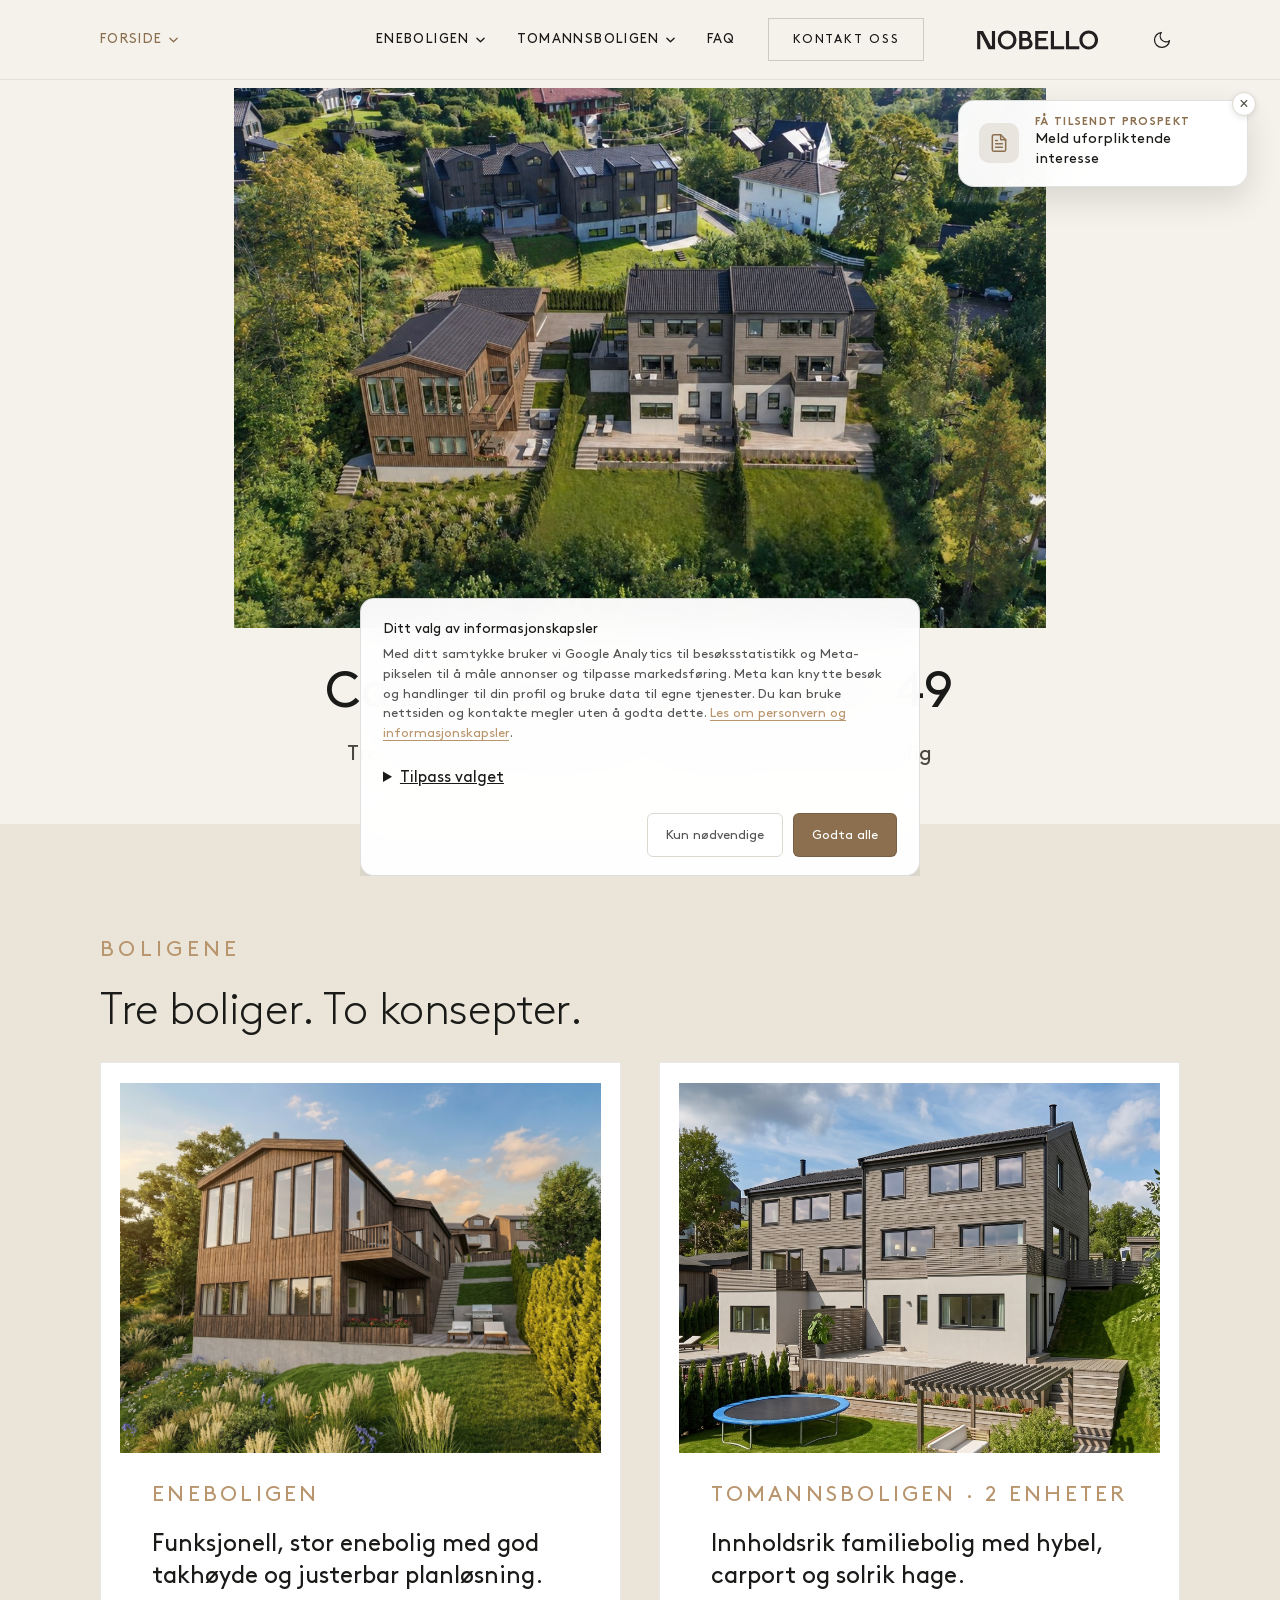
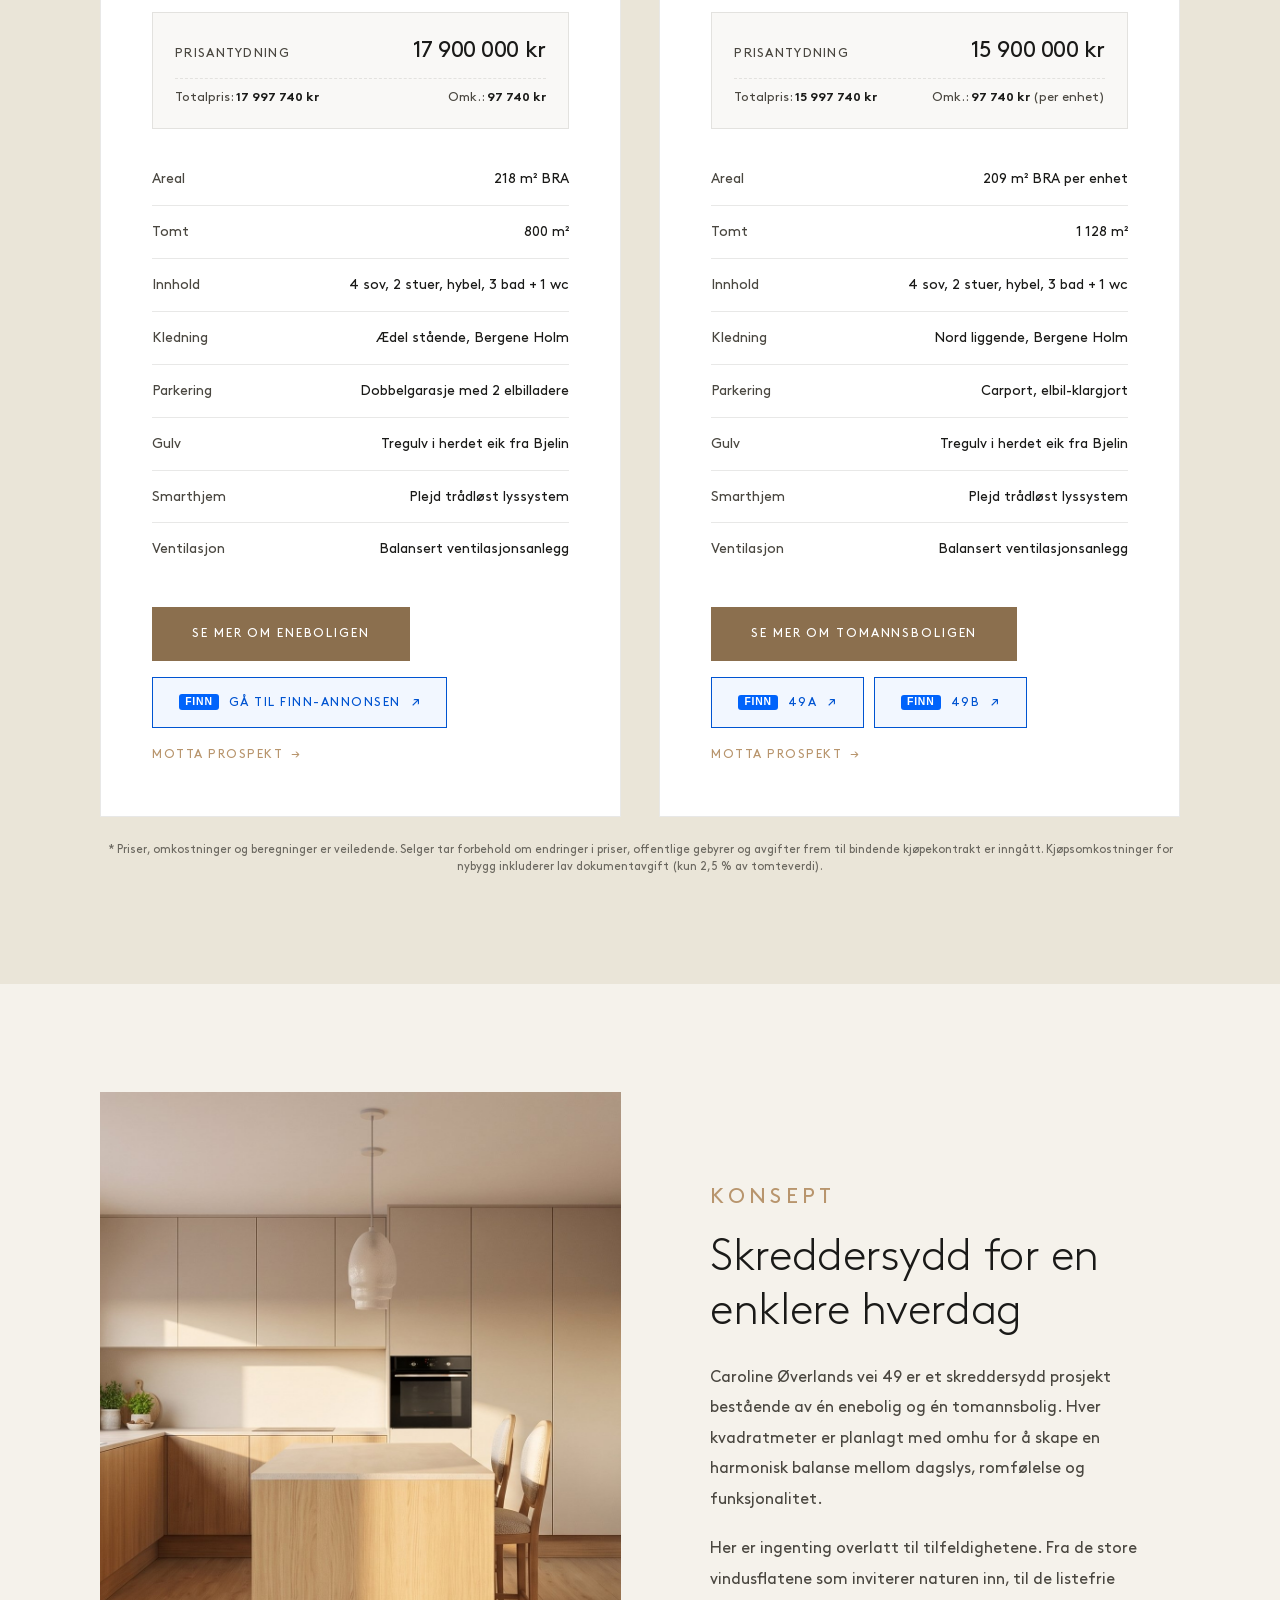
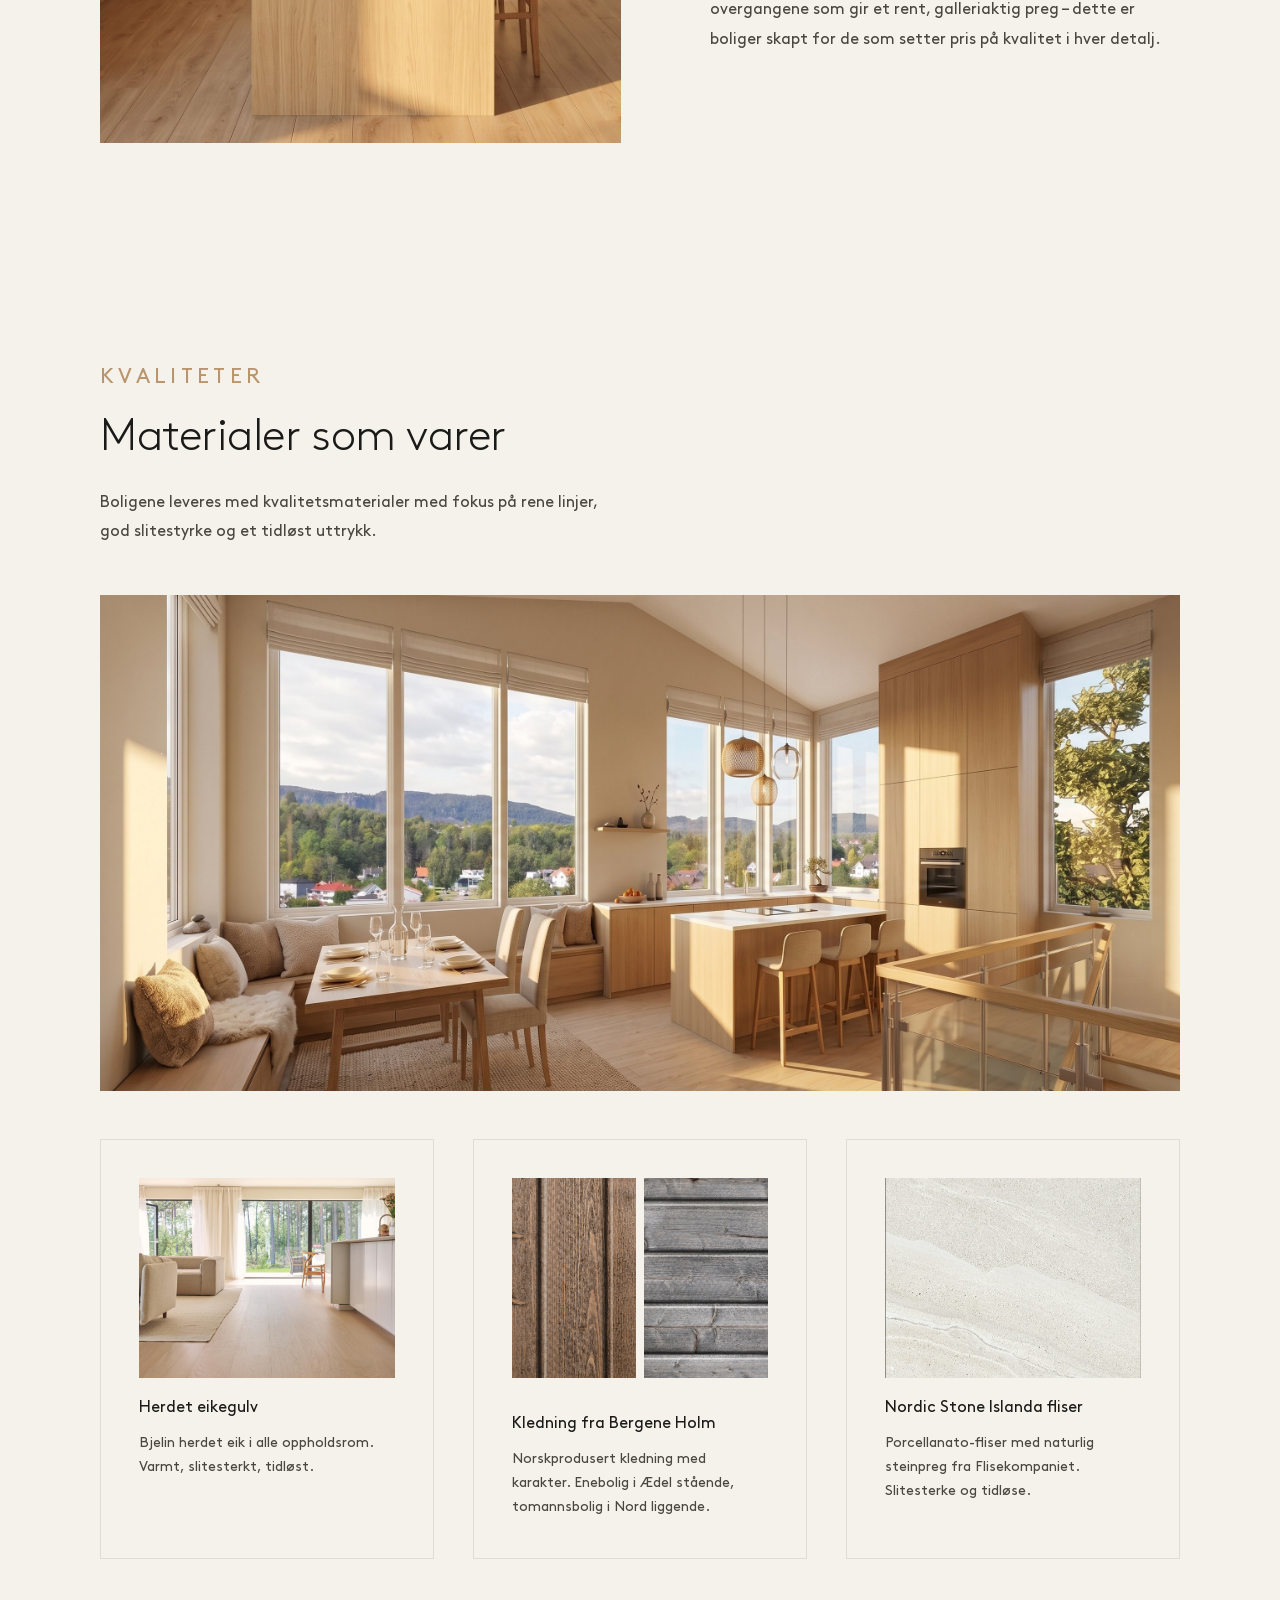
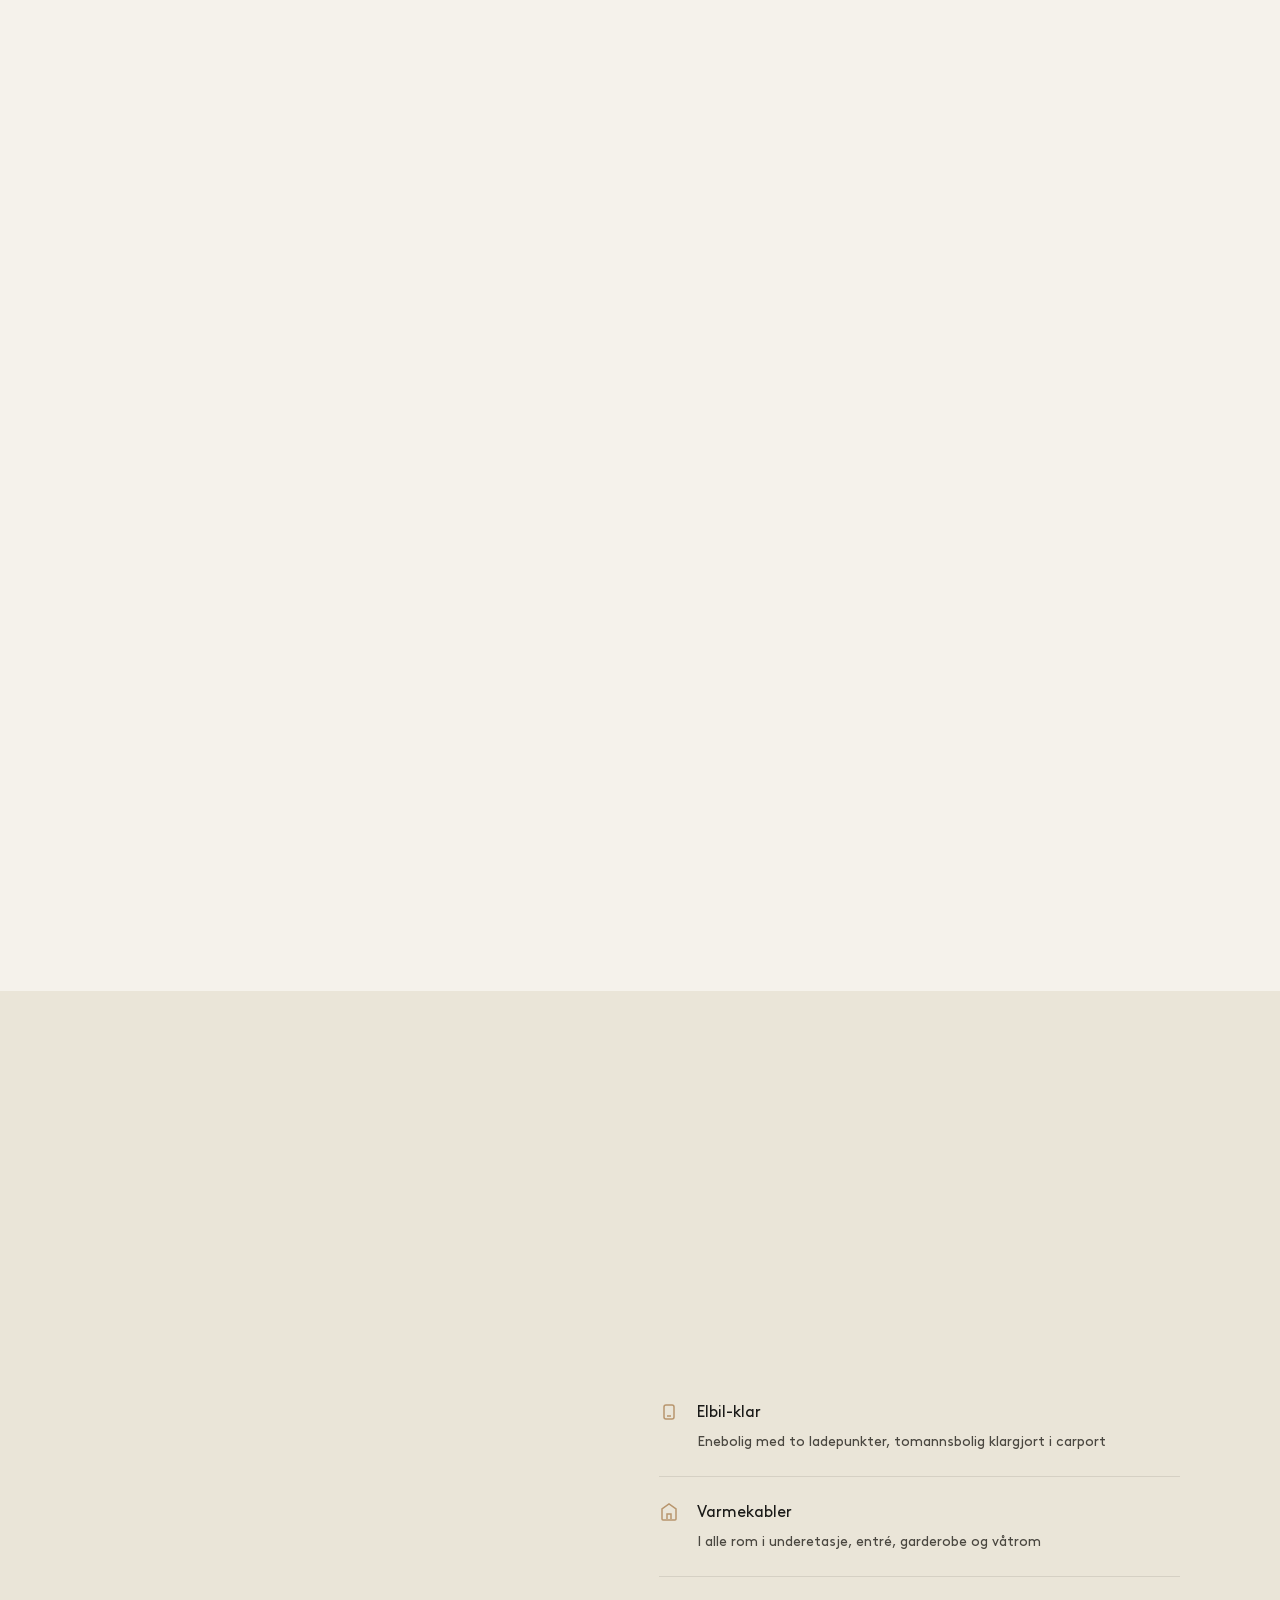
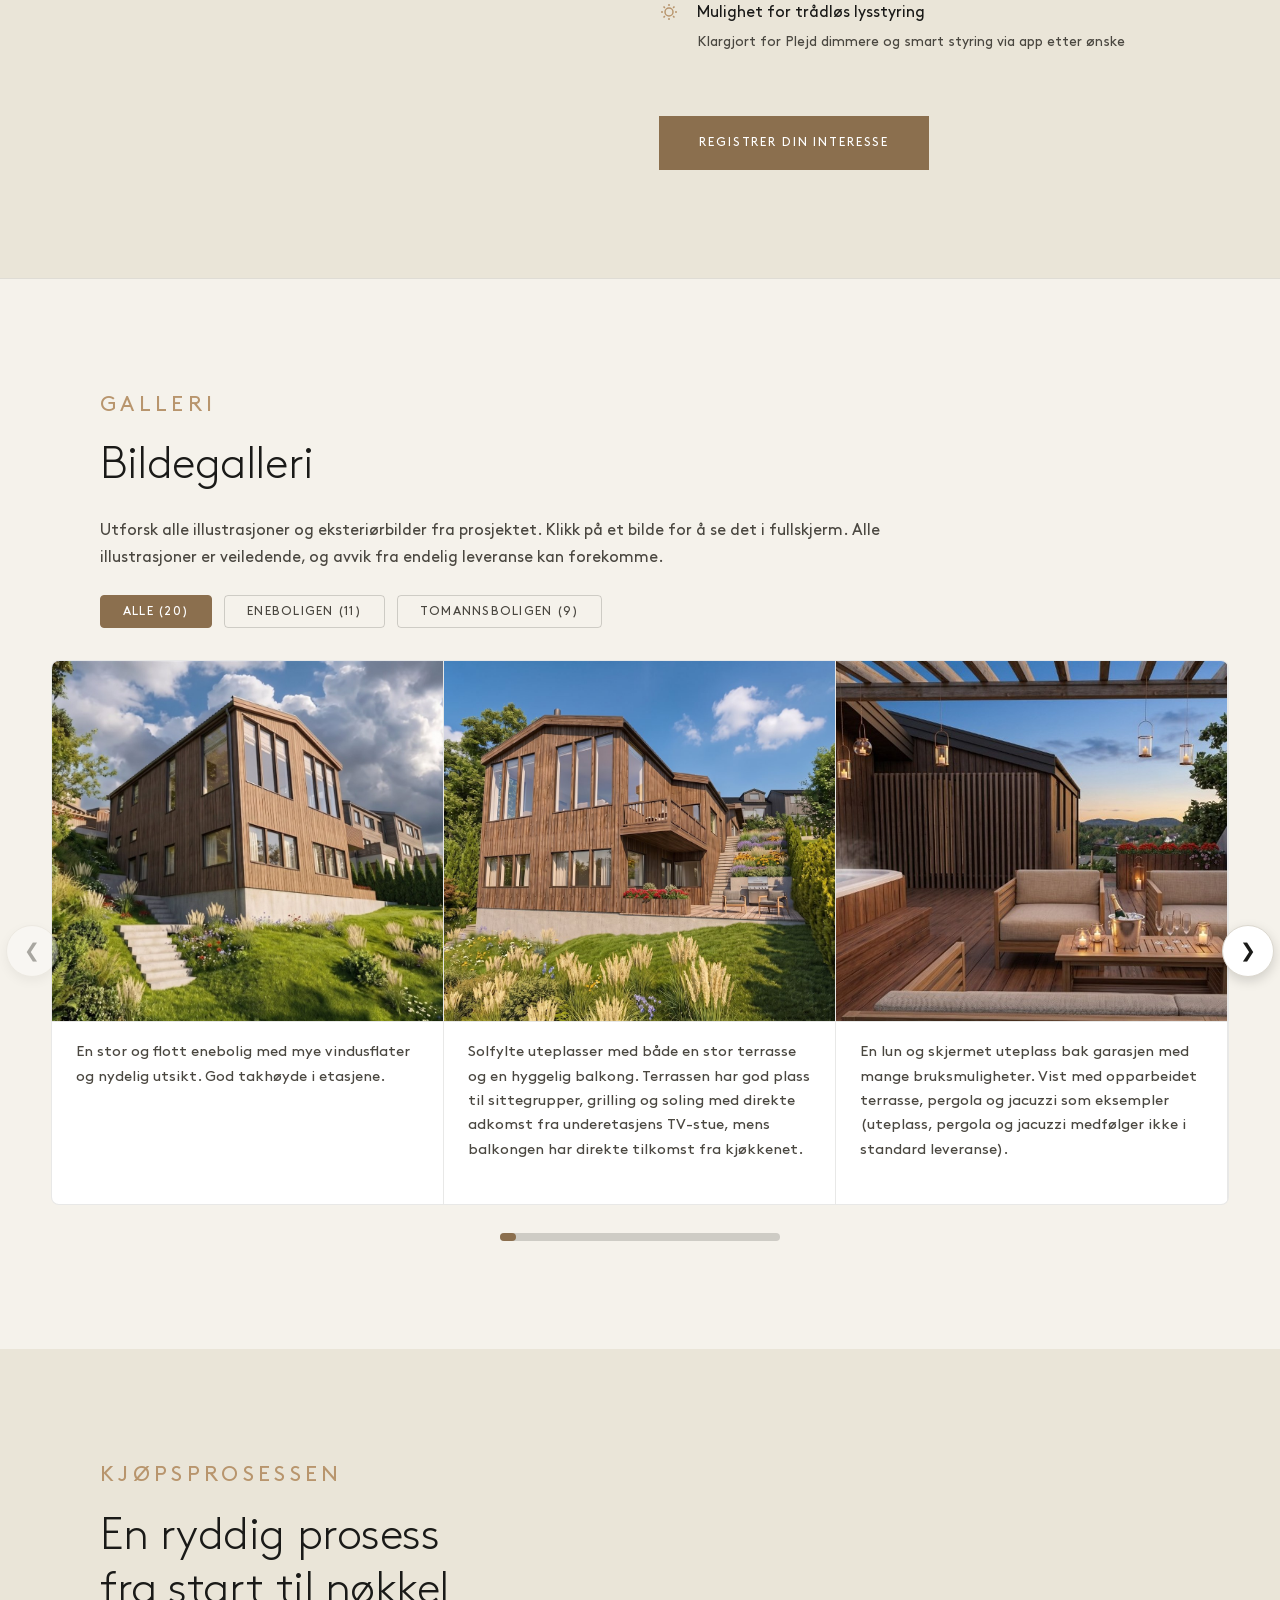
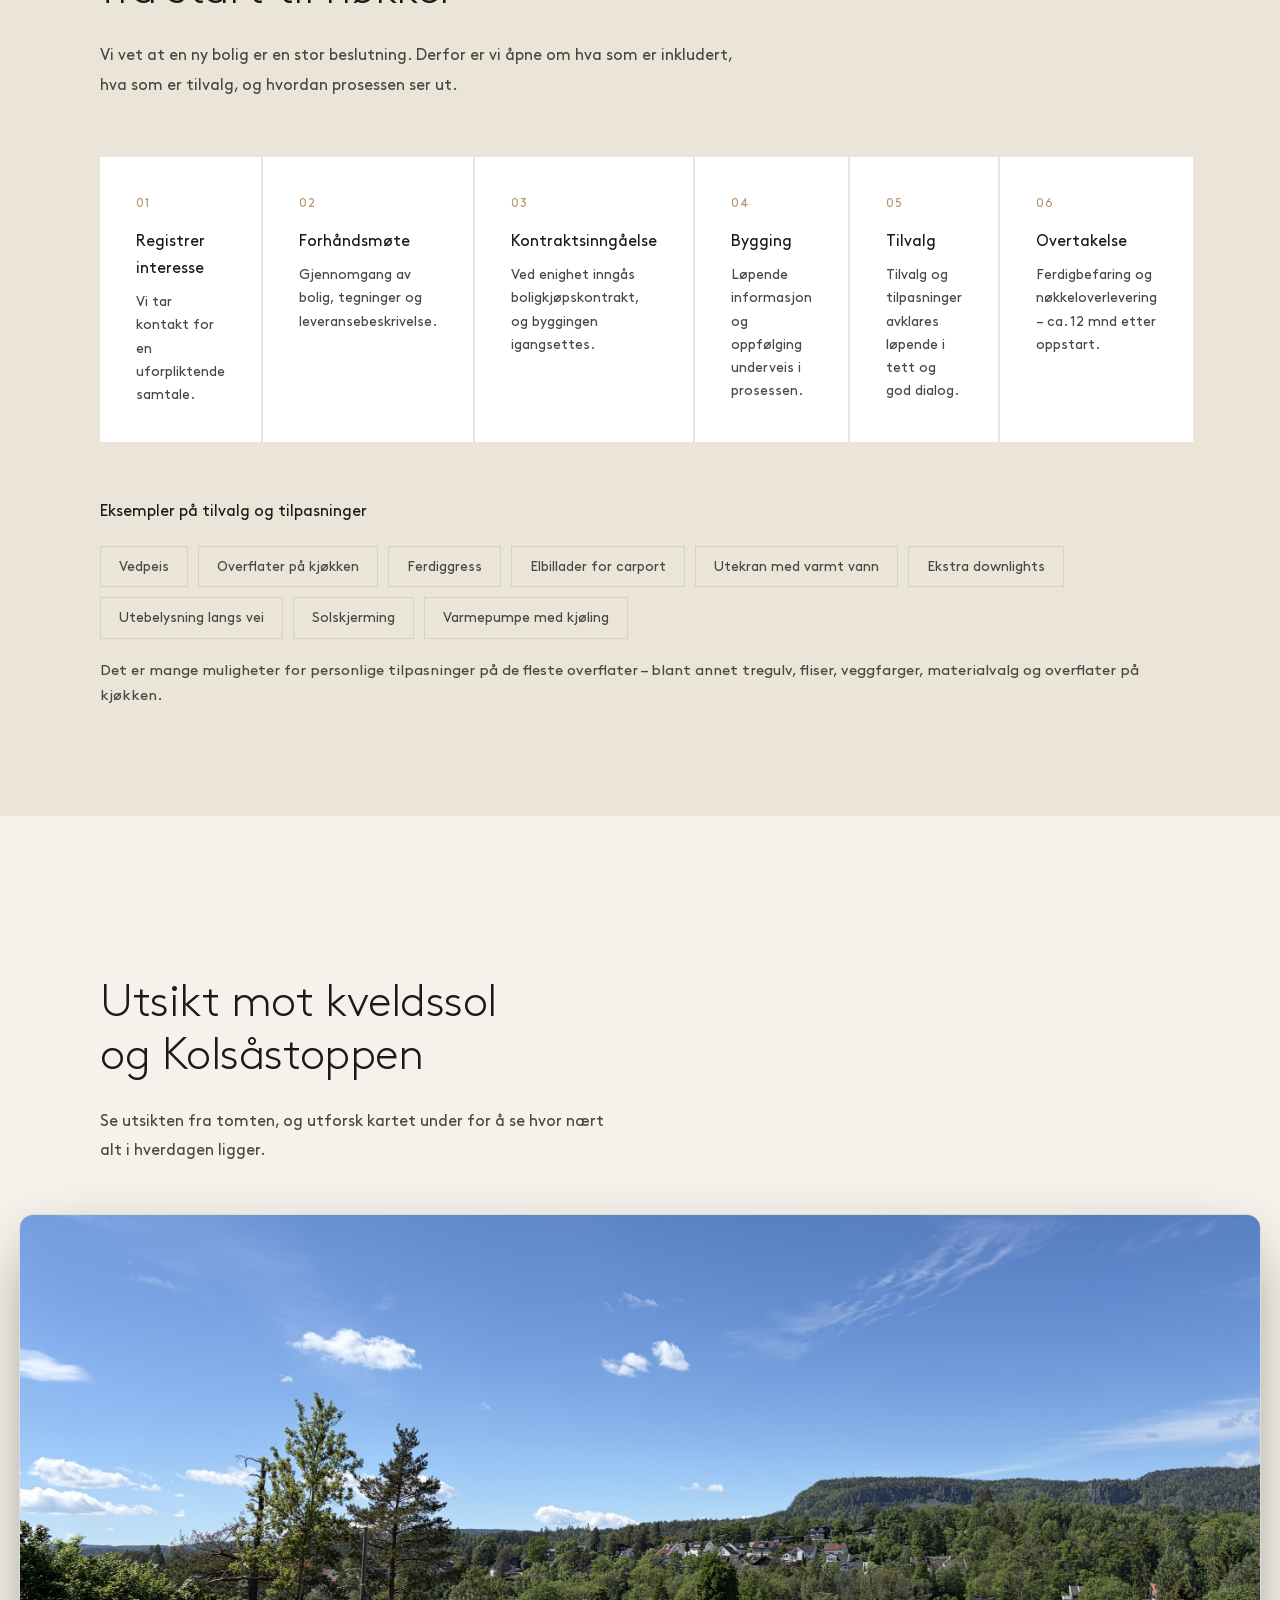
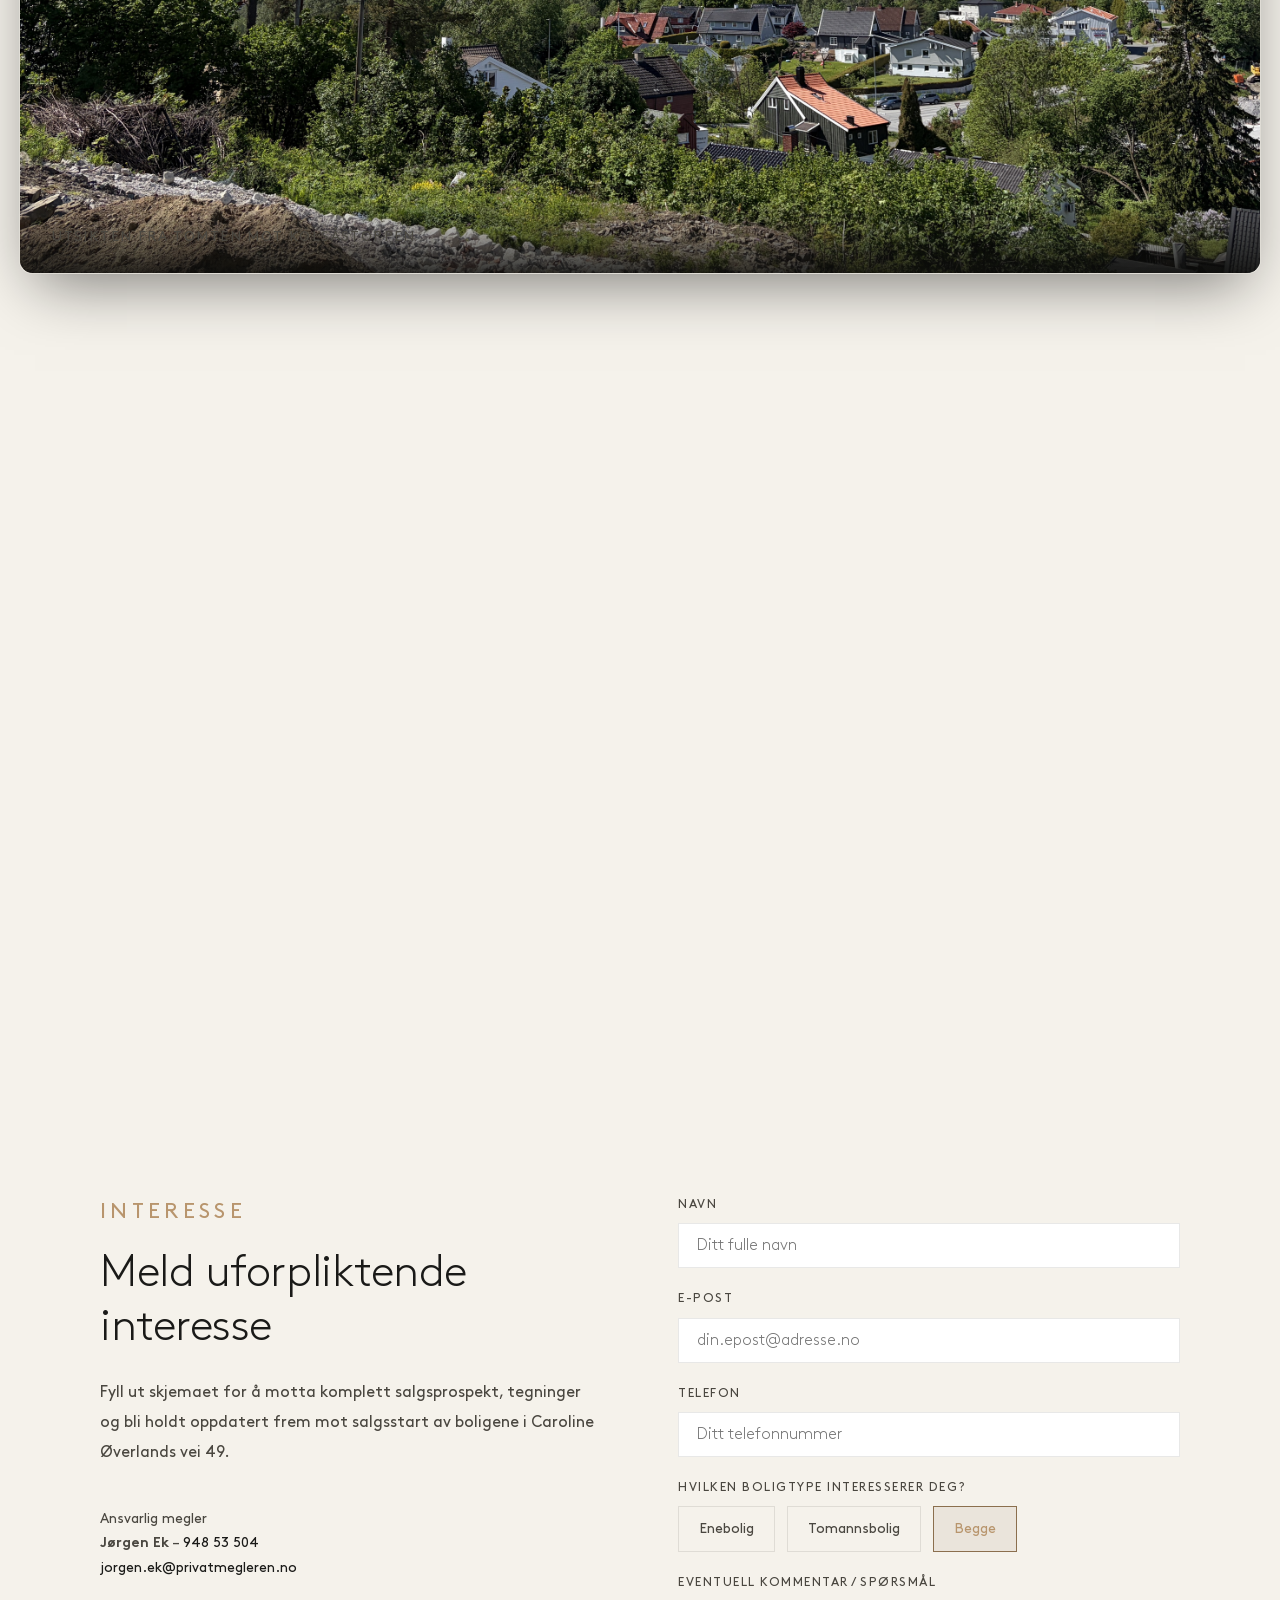
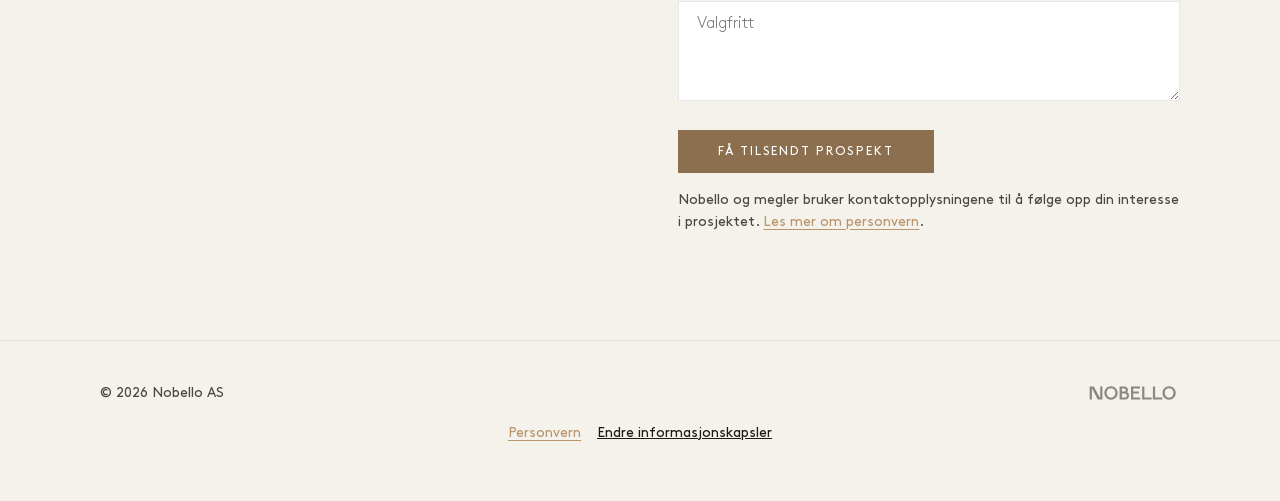
==== commit 52e90516: "Vis hele boligprosjektet i forsidebildet på alle skjermer" ====
--- a/index.html
+++ b/index.html
@@ -28,12 +28,12 @@
   <!-- Favicon -->
   <link rel="icon" type="image/svg+xml" href="Logo/01. Logo med ikon/Nobello_Logo med ikon.svg">
 
-  <link rel="stylesheet" href="index.css?v=3.9">
+  <link rel="stylesheet" href="index.css?v=20260914-forside">
 
 
   <!-- Preload hero image -->
   <link rel="preload" as="image" type="image/jpeg"
-    imagesrcset="images/optimized/Nytt forsidebilde CØV49-768w.jpg 768w, images/optimized/Nytt forsidebilde CØV49-1280w.jpg 1280w, images/optimized/Nytt forsidebilde CØV49-1920w.jpg 1920w"
+    imagesrcset="images/optimized/Nytt%20forsidebilde%20C%C3%98V49-768w.jpg 768w, images/optimized/Nytt%20forsidebilde%20C%C3%98V49-1280w.jpg 1280w, images/optimized/Nytt%20forsidebilde%20C%C3%98V49-1920w.jpg 1296w"
     imagesizes="100vw">
   <link rel="stylesheet" href="privacy.css?v=20260911">
 </head>
@@ -133,22 +133,19 @@
   <!-- ═══════════════════════ ① HERO ═══════════════════════ -->
   <section class="hero" id="hero">
     <div class="hero__bg">
-      <!-- Video commented out to remove crows and improve performance (falls back to static image)
-      <video autoplay muted loop playsinline poster="images/Nytt forsidebilde CØV49.jpg" class="hero__video">
-        <source src="images/Hero-video.mp4" type="video/mp4">
-      </video>
-      -->
+      <!-- Hele prosjektillustrasjonen beholdes på alle skjermstørrelser. -->
       <picture>
-        <source type="image/jpeg" srcset="images/optimized/Nytt forsidebilde CØV49-768w.jpg 768w,
-                 images/optimized/Nytt forsidebilde CØV49-1280w.jpg 1280w,
-                 images/optimized/Nytt forsidebilde CØV49-1920w.jpg 1920w" sizes="100vw">
+        <source type="image/jpeg" srcset="images/optimized/Nytt%20forsidebilde%20C%C3%98V49-768w.jpg 768w,
+                 images/optimized/Nytt%20forsidebilde%20C%C3%98V49-1280w.jpg 1280w,
+                 images/optimized/Nytt%20forsidebilde%20C%C3%98V49-1920w.jpg 1296w" sizes="100vw">
         <img src="images/Nytt forsidebilde CØV49.jpg"
-          alt="Eksteriør CØV49 – moderne boliger med grå trekledning i Bærum" width="1537" height="1023">
+          alt="CØV49 – eneboligen til venstre og begge halvpartene av tomannsboligen til høyre"
+          width="1296" height="862" fetchpriority="high">
       </picture>
     </div>
     <div class="container">
-      <h1 class="hero__title reveal reveal-delay-1">Caroline Øverlands<br>vei 49</h1>
-      <p class="hero__sub reveal reveal-delay-2">Eksklusiv tomannsbolig og enebolig på Bekkestua</p>
+      <h1 class="hero__title reveal reveal-delay-1">Caroline Øverlands vei 49</h1>
+      <p class="hero__sub reveal reveal-delay-2">Tre nye hjem på Bekkestua – enebolig og tomannsbolig</p>
     </div>
   </section>
 
@@ -1204,4 +1201,4 @@
   <script src="main.js?v=20260911"></script>
 </body>
 
-</html>+</html>
--- a/index.css
+++ b/index.css
@@ -48,7 +48,7 @@
 
   /* Typography */
   --font: 'Brown', -apple-system, 'Segoe UI', sans-serif;
-  --fs-hero: clamp(2.8rem, 6vw, 5.5rem);
+  --fs-hero: clamp(2.4rem, 4vw, 3.5rem);
   --fs-hero-sub: clamp(1rem, 2vw, 1.35rem);
   --fs-section: clamp(1.8rem, 3.5vw, 3rem);
   --fs-card-title: clamp(1.2rem, 2vw, 1.5rem);
@@ -421,57 +421,36 @@
    ======================================================== */
 .hero {
   position: relative;
-  min-height: 100vh;
-  display: flex;
-  align-items: flex-end;
-  padding-bottom: clamp(30px, 6vh, 70px);
-  overflow: hidden;
+  min-height: 0;
+  display: block;
+  padding: clamp(72px, 7vw, 88px) 0 0;
+  background: var(--color-bg);
 }
 
 .hero__bg {
-  position: absolute;
-  inset: 0;
-  z-index: 0;
-}
-
-.hero__bg img,
-.hero__video {
+  position: relative;
+}
+
+.hero__bg picture {
+  display: block;
+}
+
+/* Ikke fyll en stående skjerm ved å klippe bort boligene i sidene. */
+.hero__bg img {
+  display: block;
   width: 100%;
-  height: 100%;
-  object-fit: cover;
-  object-position: center center;
-}
-
-.hero__bg::after {
-  content: '';
-  position: absolute;
-  inset: 0;
-  background: linear-gradient(
-    to bottom,
-    rgba(14, 14, 12, 0.45) 0%,
-    rgba(14, 14, 12, 0.15) 10%,
-    rgba(0, 0, 0, 0) 22%,
-    rgba(0, 0, 0, 0) 88%,
-    rgba(14, 14, 12, 0.5) 95%,
-    rgba(14, 14, 12, 0.98) 100%
-  );
-}
-
-body.light-mode .hero__bg::after {
-  background: linear-gradient(
-    to bottom,
-    rgba(245, 242, 235, 0.55) 0%,
-    rgba(245, 242, 235, 0.2) 10%,
-    rgba(245, 242, 235, 0) 22%,
-    rgba(245, 242, 235, 0) 88%,
-    rgba(245, 242, 235, 0.5) 95%,
-    rgba(245, 242, 235, 0.98) 100%
-  );
+  height: auto;
+  max-height: 60vh;
+  max-height: 60svh;
+  object-fit: contain;
+  object-position: center;
 }
 
 .hero .container {
   position: relative;
-  z-index: 1;
+  padding-top: clamp(24px, 3vw, 40px);
+  padding-bottom: clamp(32px, 4vw, 56px);
+  text-align: center;
 }
 
 .hero__title {
@@ -479,8 +458,7 @@
   font-weight: 400;
   line-height: 1.05;
   letter-spacing: 0.02em;
-  color: #ffffff;
-  text-shadow: 0 2px 20px rgba(0, 0, 0, 0.5), 0 1px 4px rgba(0, 0, 0, 0.4);
+  color: var(--color-text);
 }
 
 .hero__badge {
@@ -499,10 +477,10 @@
 .hero__sub {
   font-size: var(--fs-hero-sub);
   font-weight: 400;
-  color: rgba(255, 255, 255, 0.95);
-  margin-bottom: 20px;
+  color: var(--color-text-muted);
+  margin-top: 16px;
+  margin-bottom: 0;
   letter-spacing: 0.02em;
-  text-shadow: 0 2px 14px rgba(0, 0, 0, 0.5), 0 1px 3px rgba(0, 0, 0, 0.4);
 }
 
 .hero__scroll {
@@ -3343,4 +3321,4 @@
   .scroll-tracker {
     display: none;
   }
-}+}
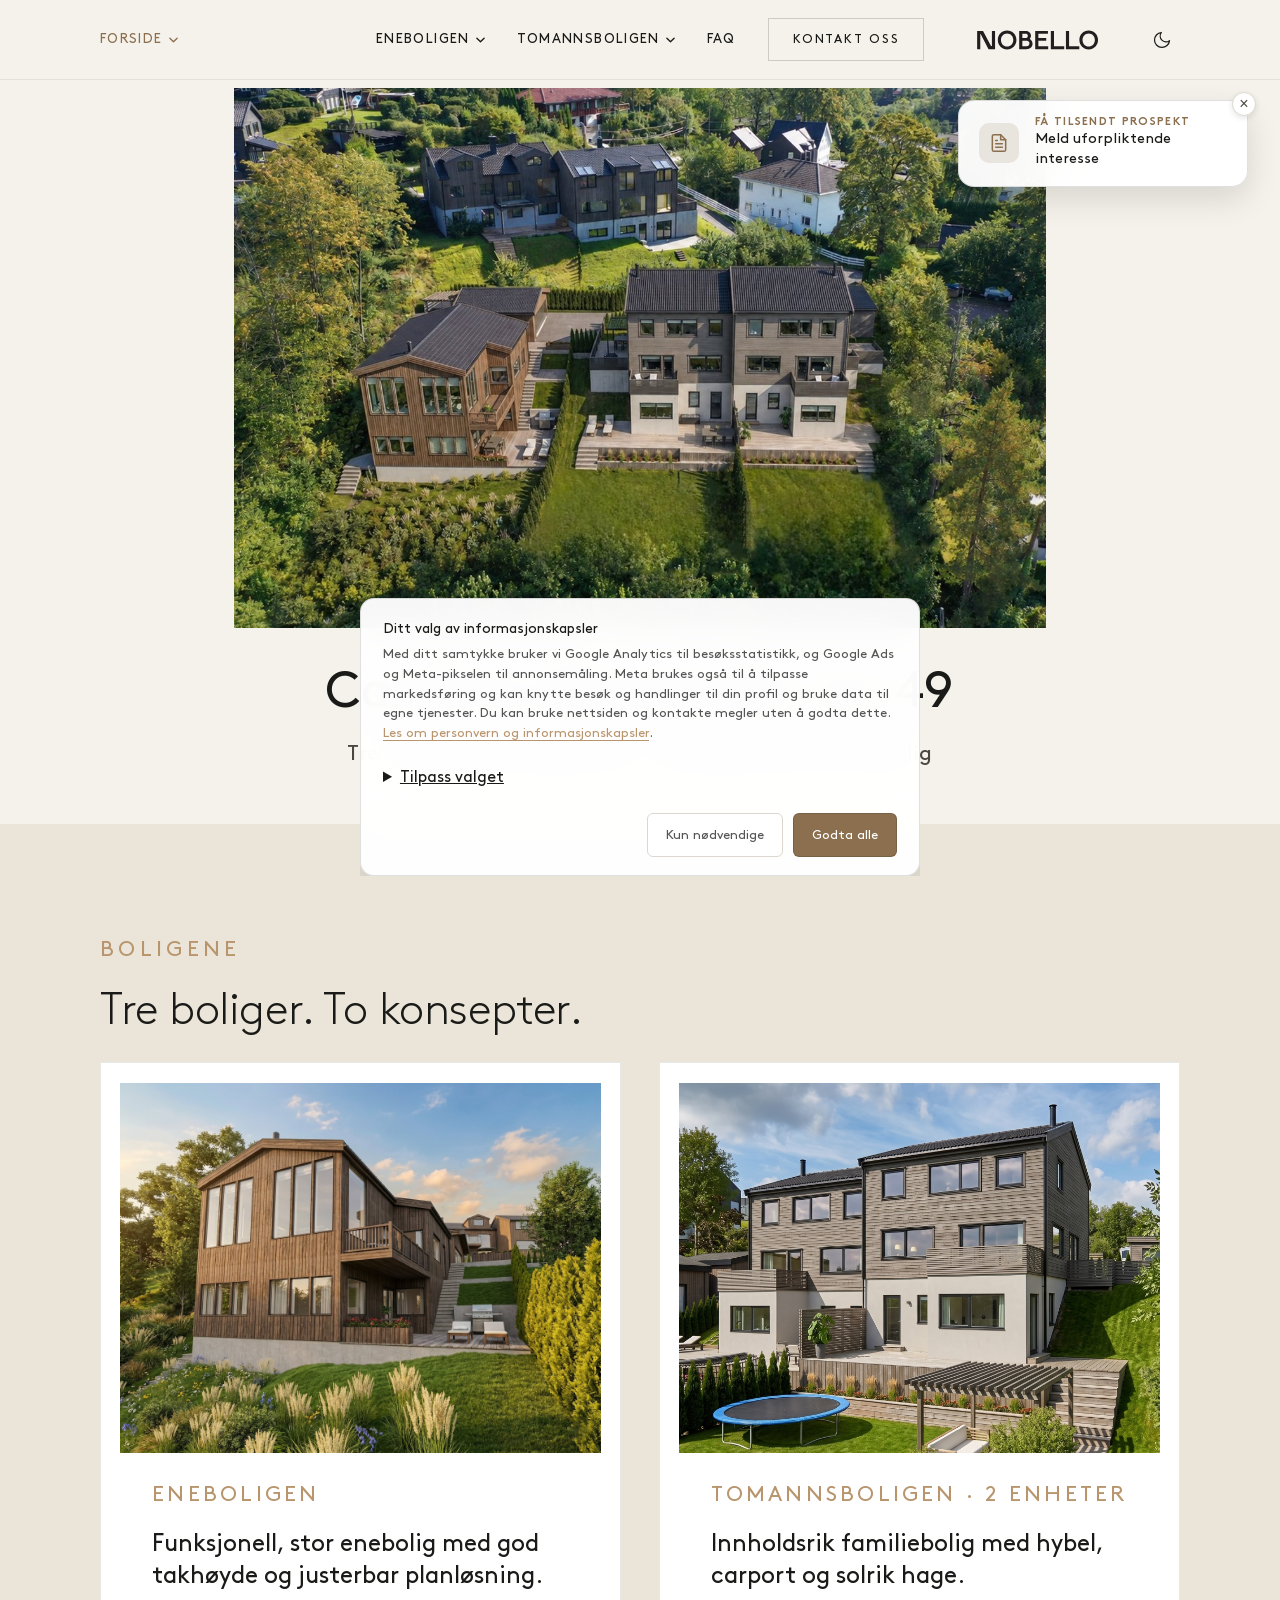
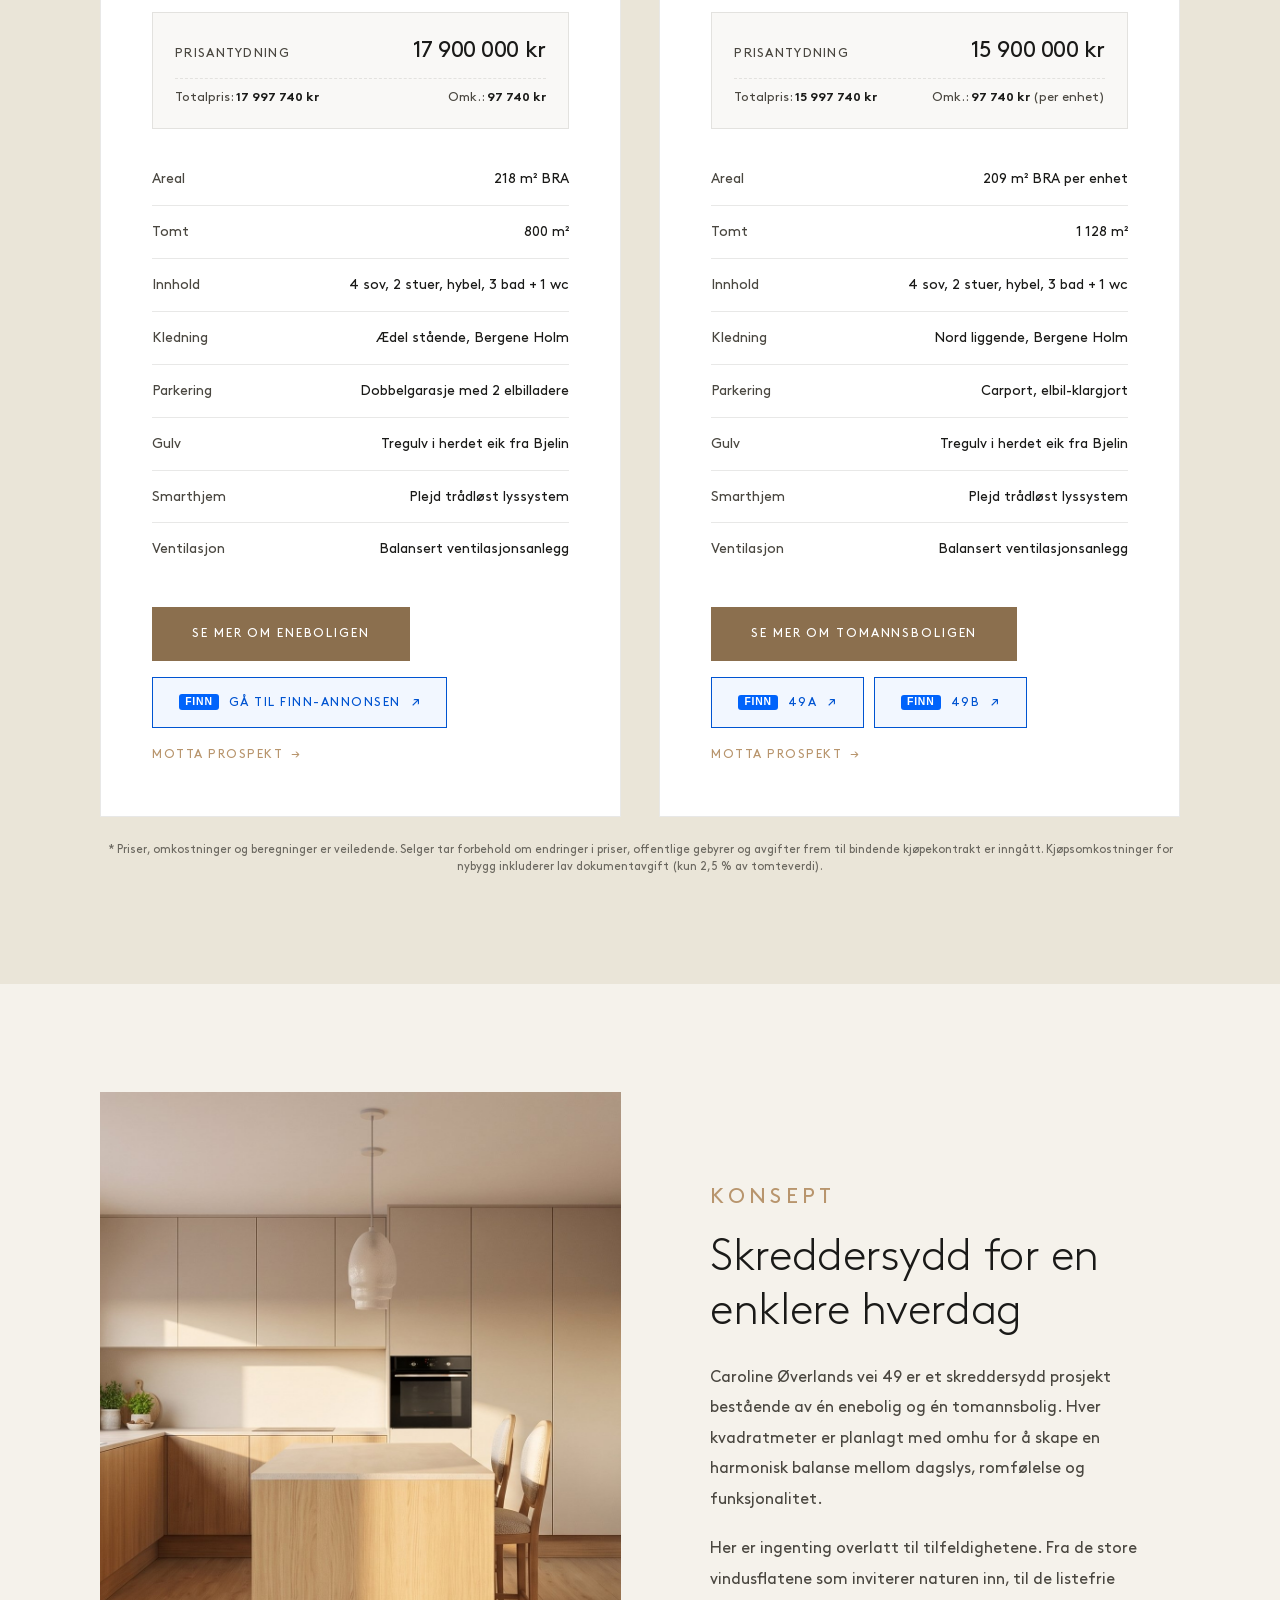
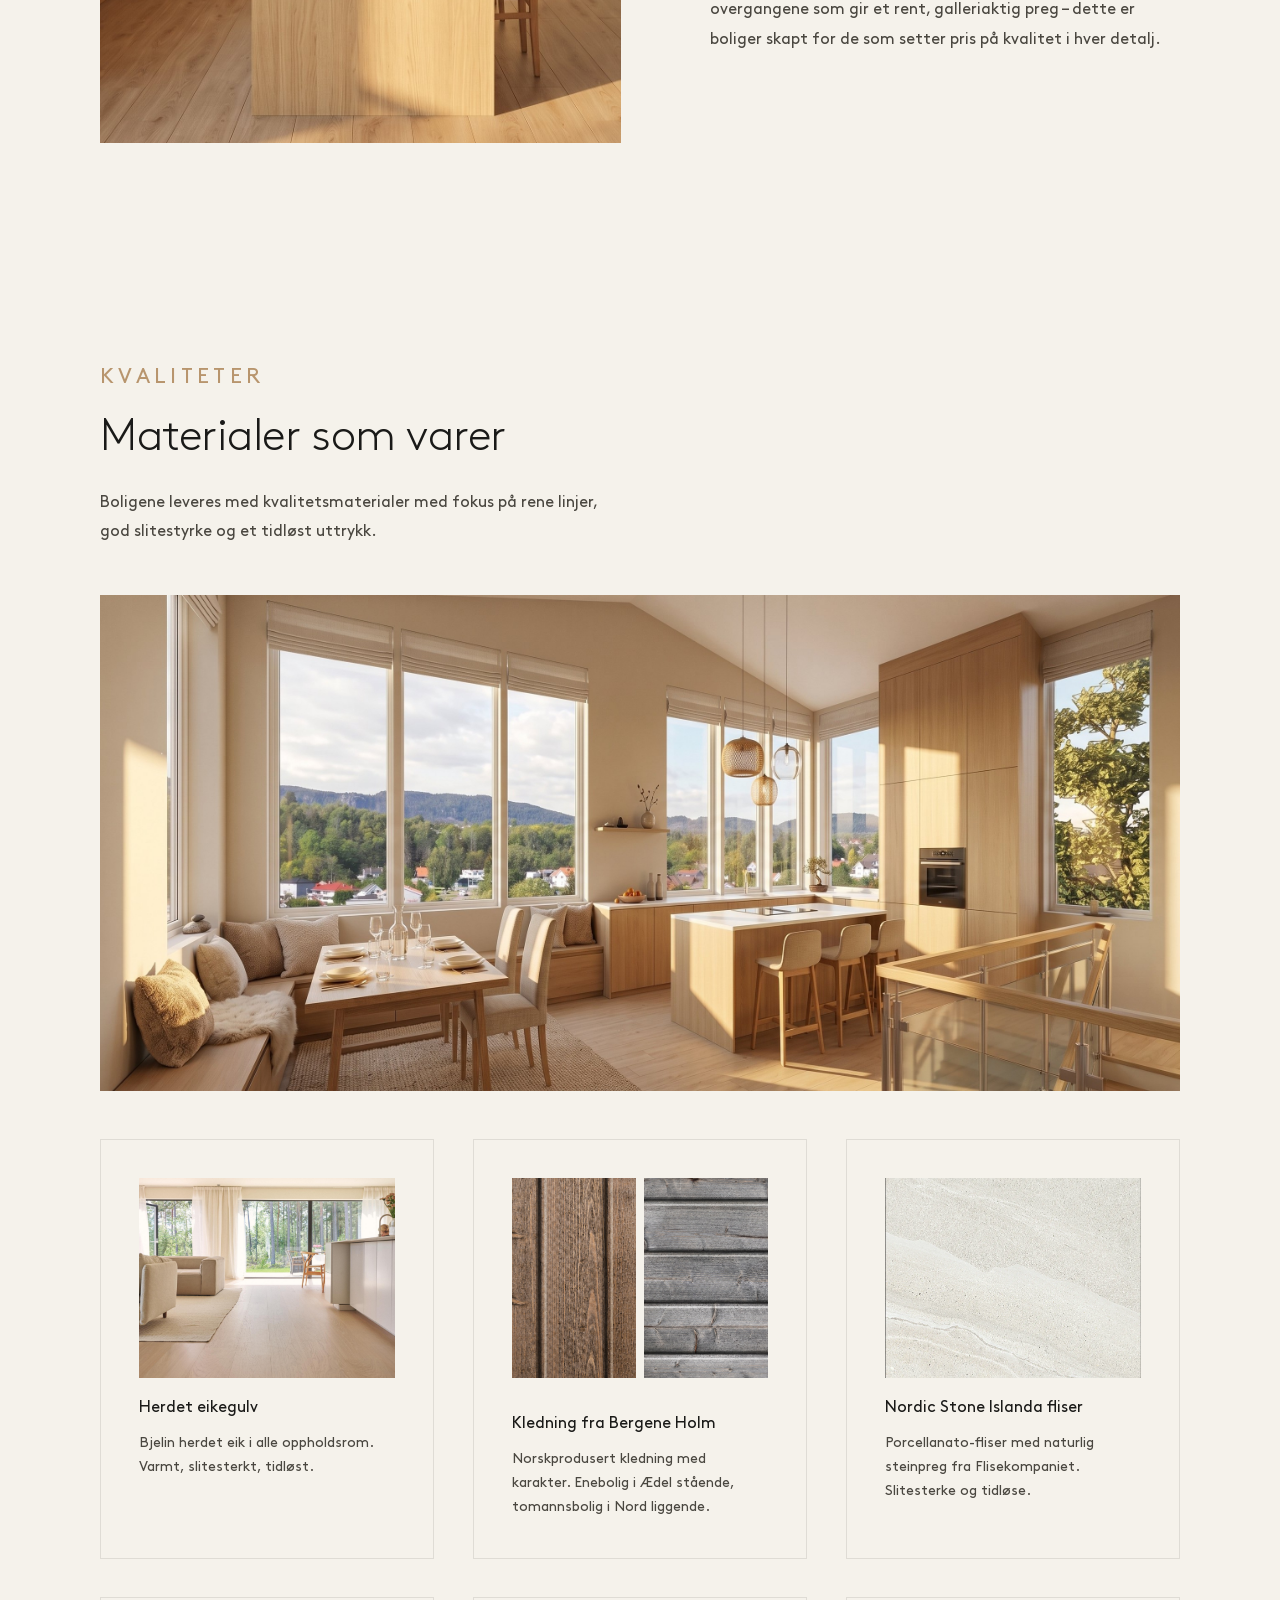
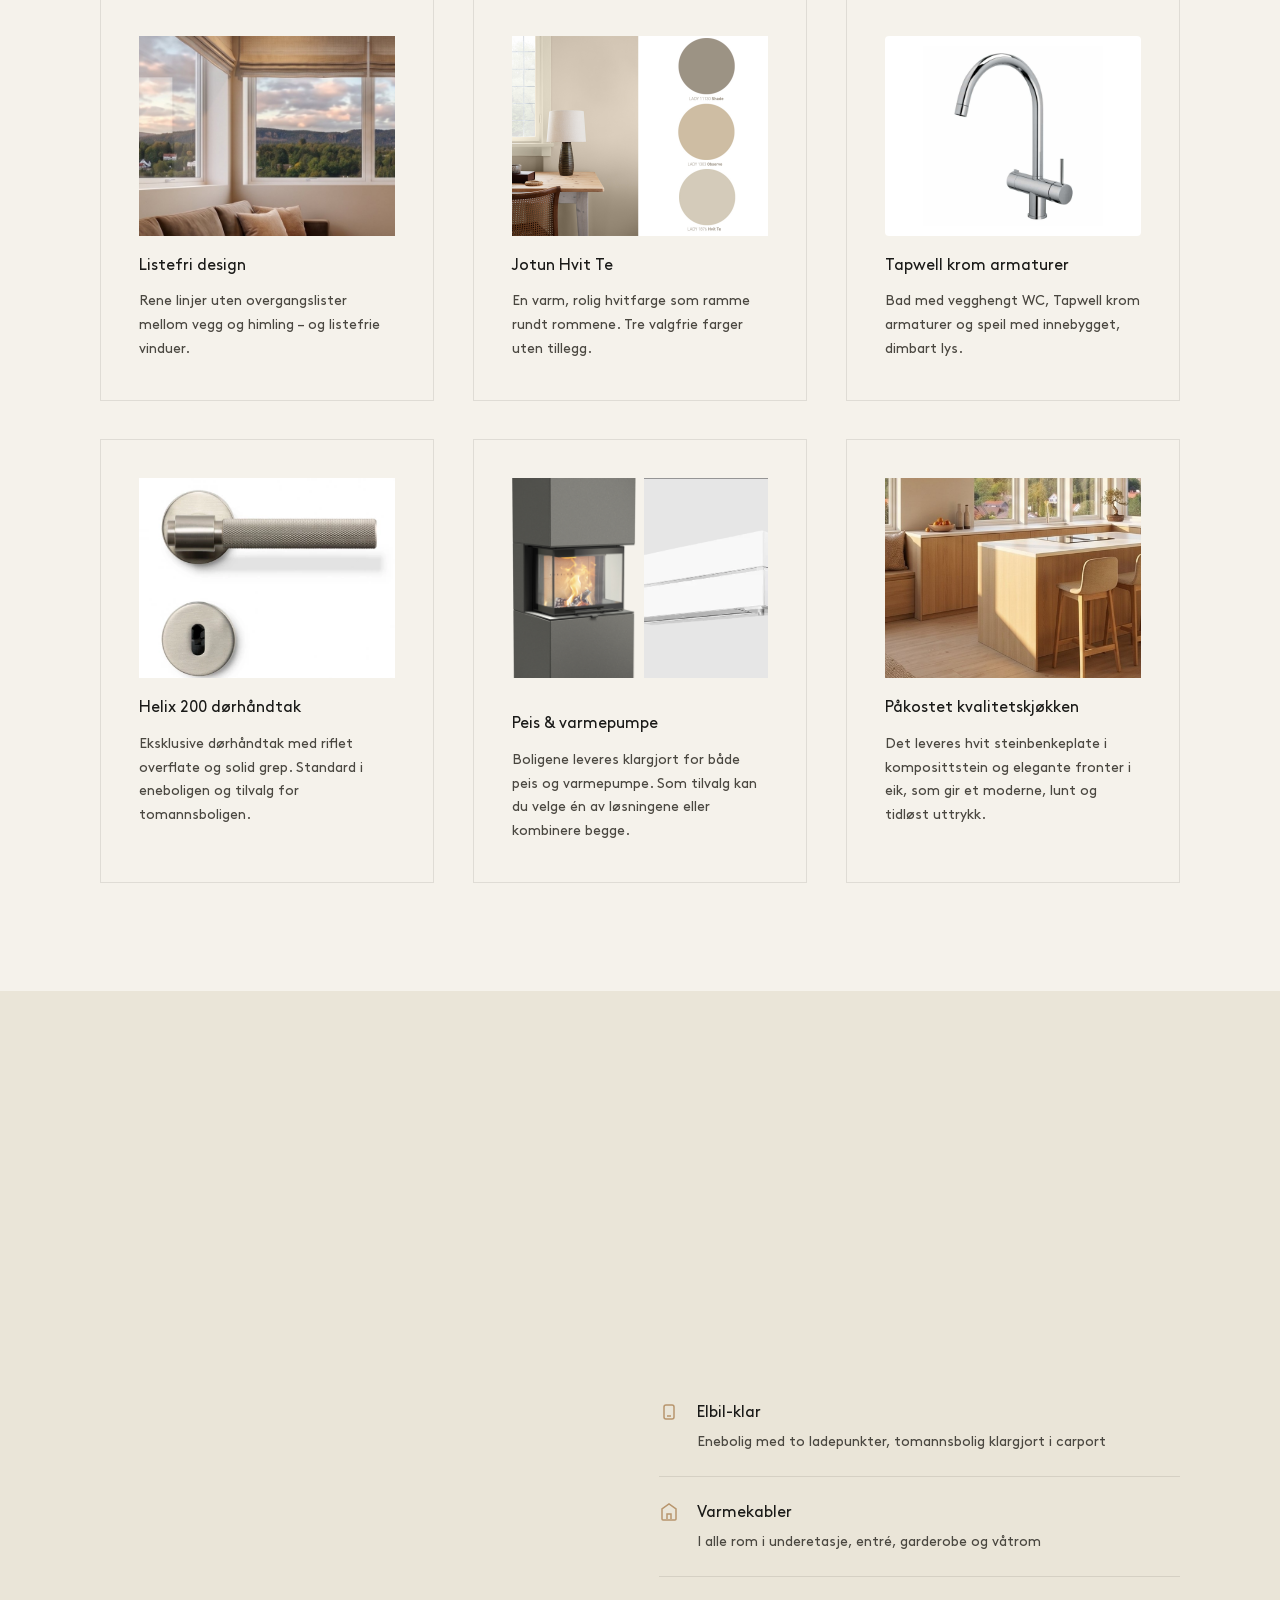
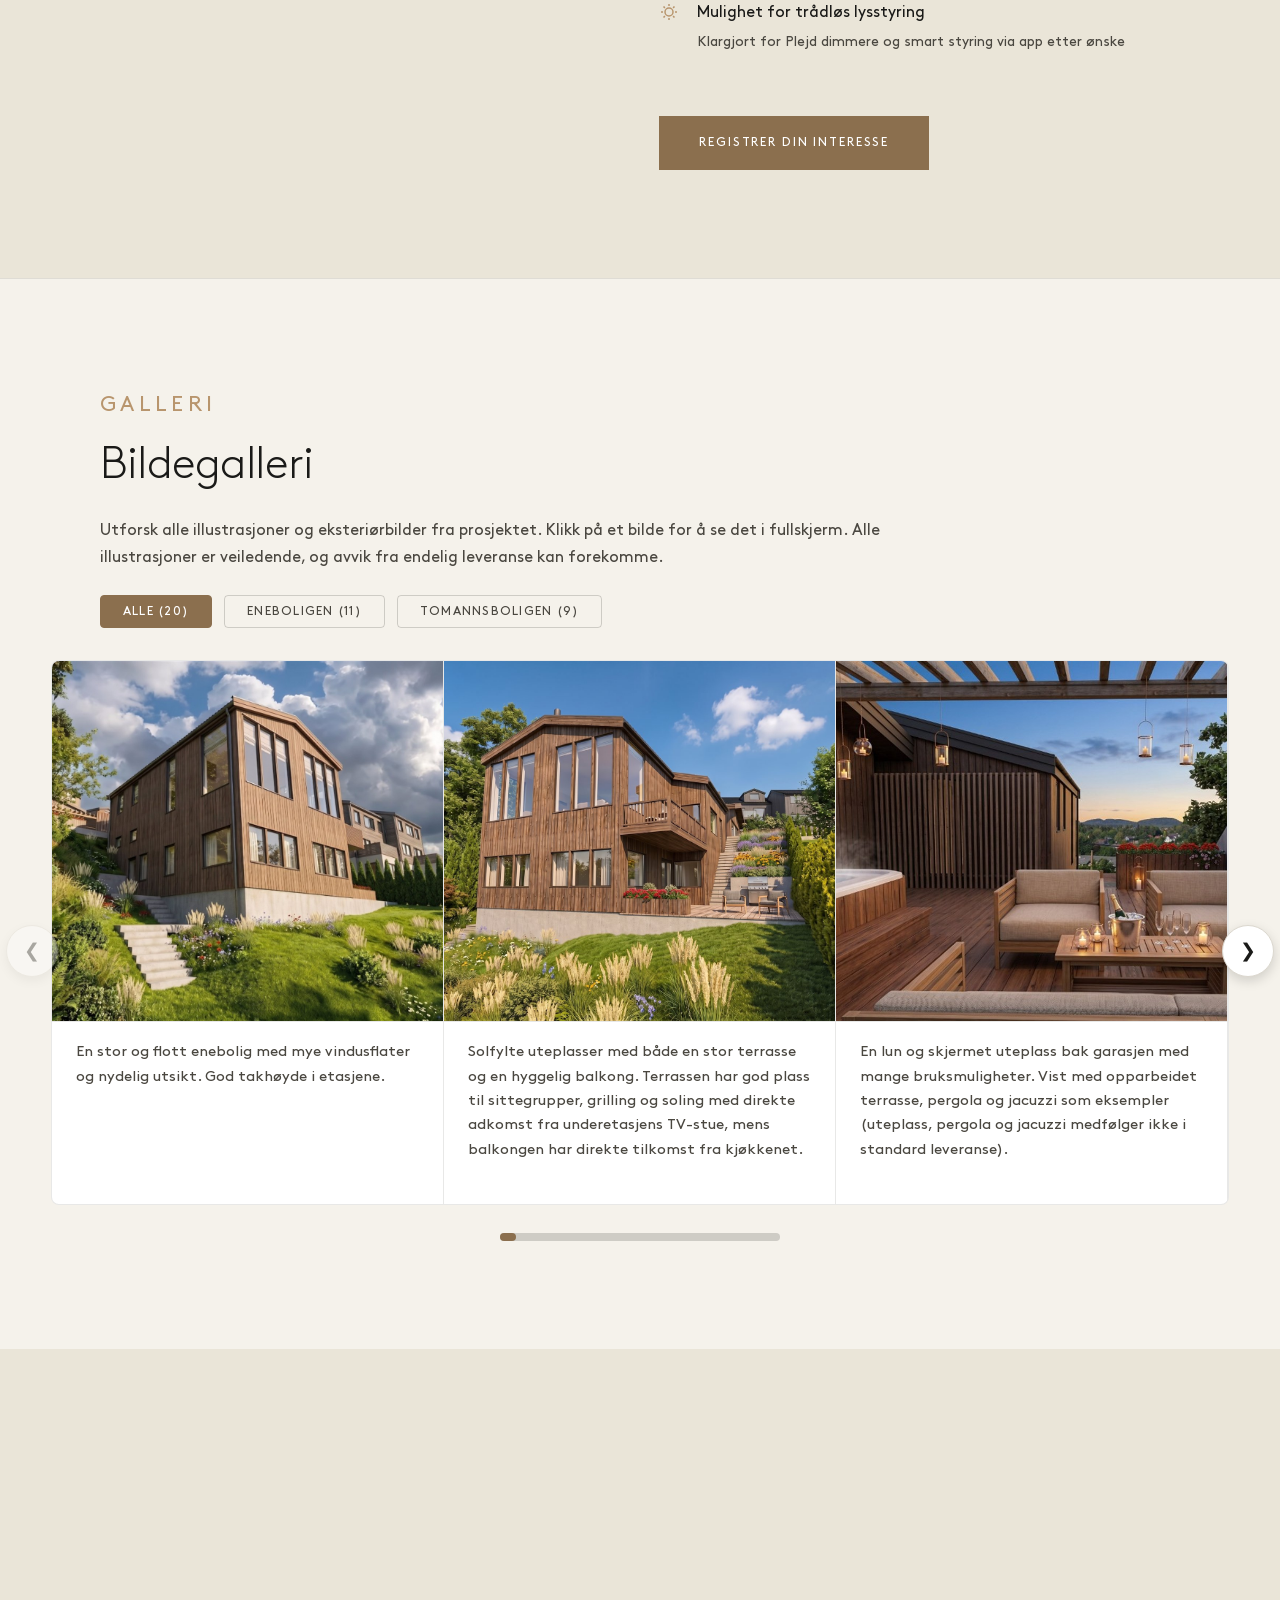
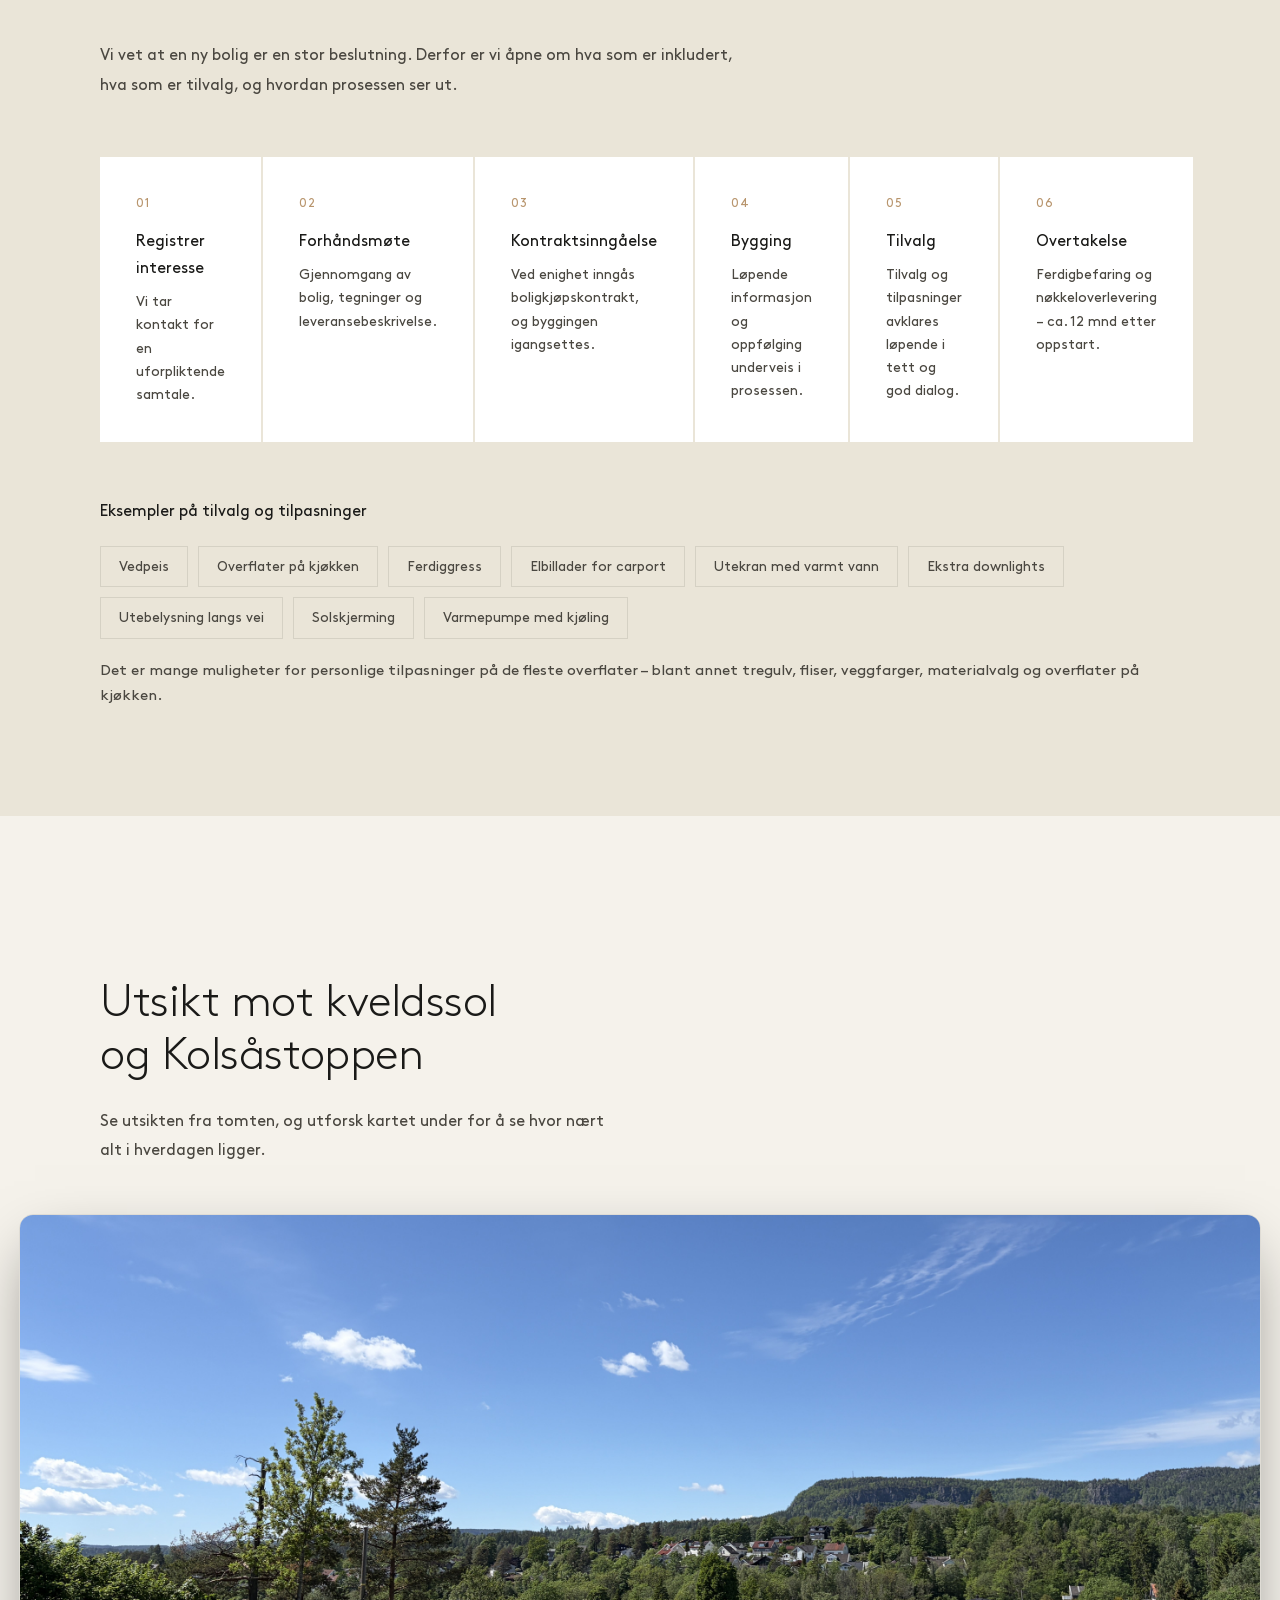
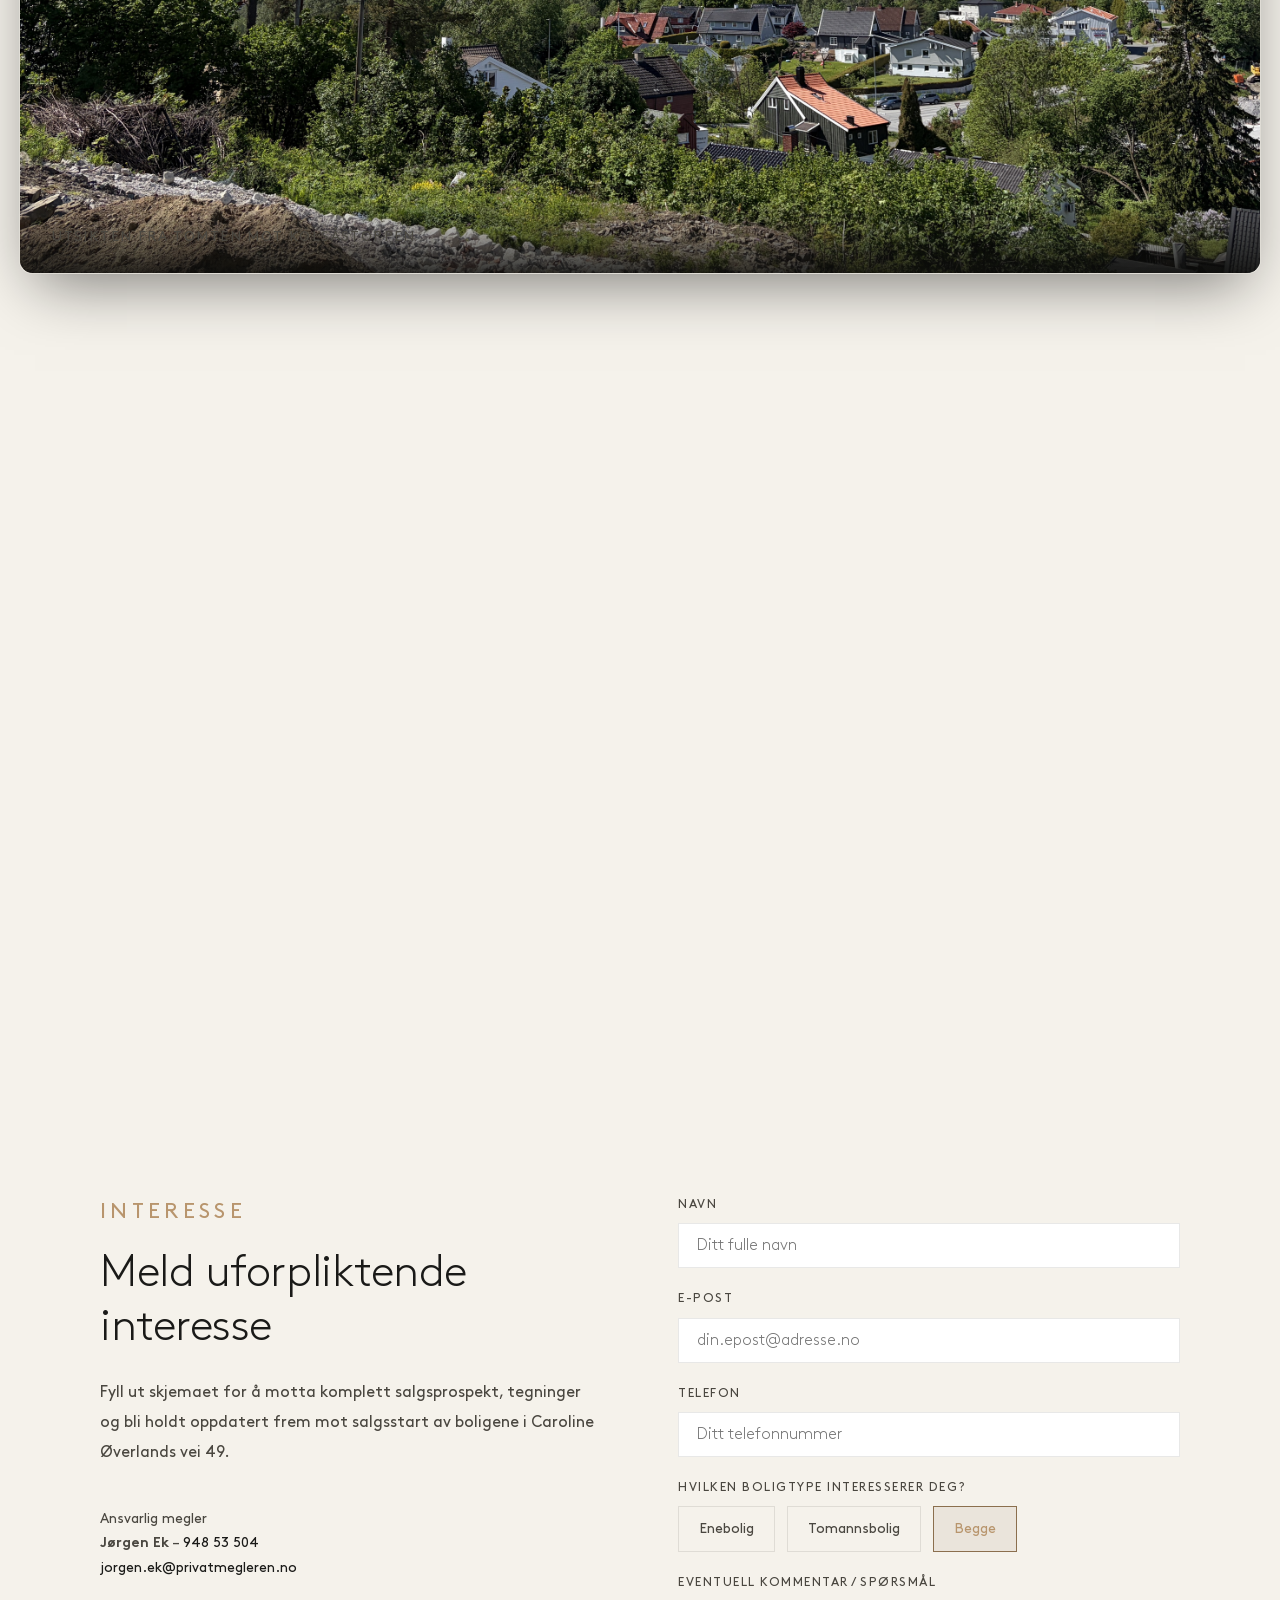
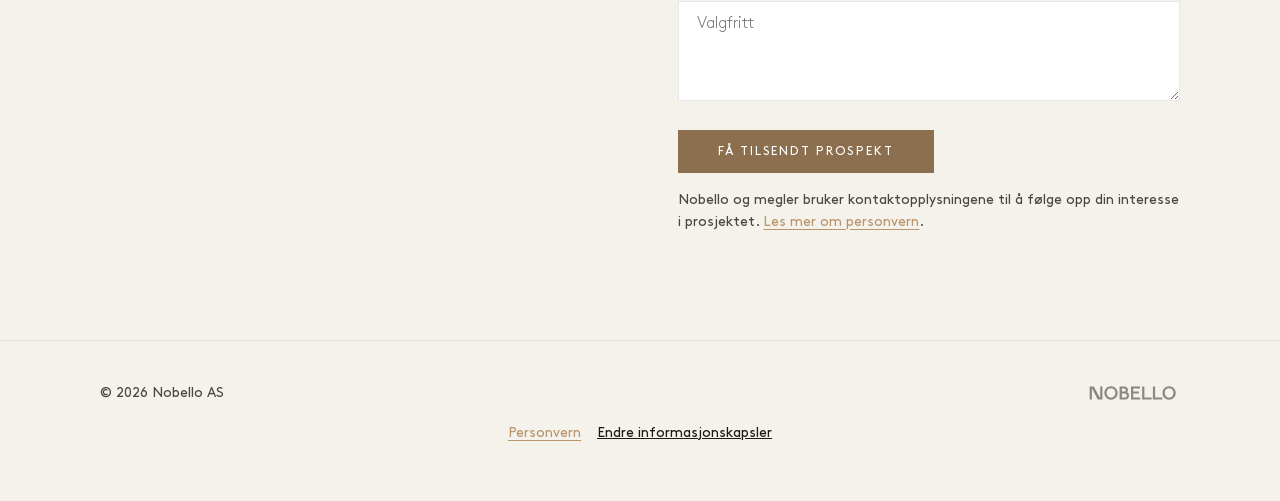
==== commit a09dec5e: "Opplys om Google Ads og innhent nytt samtykke" ====
--- a/index.html
+++ b/index.html
@@ -1182,10 +1182,10 @@
   <div class="cookie-banner__content">
     <div class="cookie-banner__text">
       <strong>Ditt valg av informasjonskapsler</strong>
-      <p>Med ditt samtykke bruker vi Google Analytics til besøksstatistikk og Meta-pikselen til å måle annonser og tilpasse markedsføring. Meta kan knytte besøk og handlinger til din profil og bruke data til egne tjenester. Du kan bruke nettsiden og kontakte megler uten å godta dette. <a href="personvern.html">Les om personvern og informasjonskapsler</a>.</p>
+      <p>Med ditt samtykke bruker vi Google Analytics til besøksstatistikk, og Google Ads og Meta-pikselen til annonsemåling. Meta brukes også til å tilpasse markedsføring og kan knytte besøk og handlinger til din profil og bruke data til egne tjenester. Du kan bruke nettsiden og kontakte megler uten å godta dette. <a href="personvern.html">Les om personvern og informasjonskapsler</a>.</p>
       <details id="cookieOptions"><summary>Tilpass valget</summary>
         <label><input type="checkbox" id="consentAnalytics"> Statistikk – Google Analytics</label>
-        <label><input type="checkbox" id="consentMarketing"> Markedsføring – Meta</label>
+        <label><input type="checkbox" id="consentMarketing"> Markedsføring – Google Ads og Meta</label>
         <p>Valget lagres i denne nettleseren i inntil 180 dager. Du kan endre det nederst på siden.</p>
         <button type="button" class="btn-cookie-decline" id="cookieSaveBtn">Lagre valget</button>
       </details>
@@ -1197,7 +1197,7 @@
   </div>
 </div>
 
-  <script src="tracking.js?v=20260911"></script>
+  <script src="tracking.js?v=20260915"></script>
   <script src="main.js?v=20260911"></script>
 </body>
 
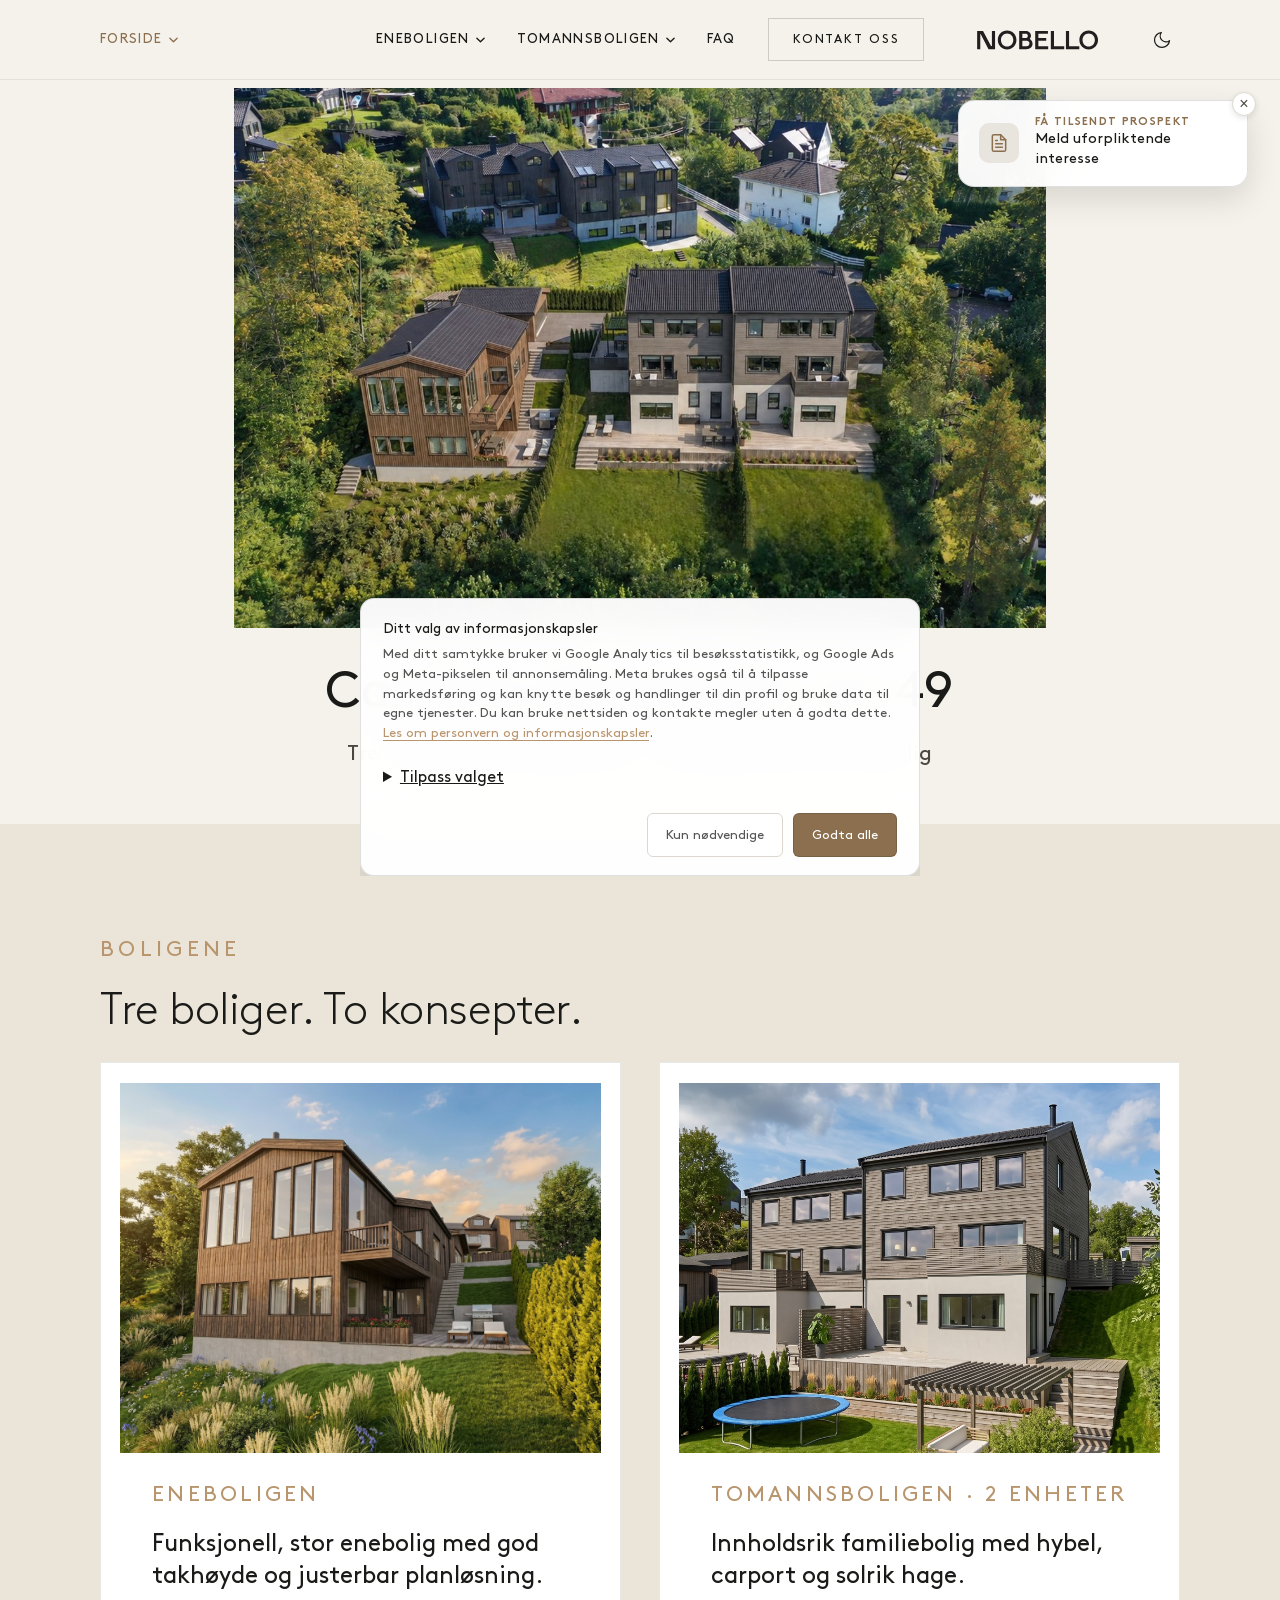
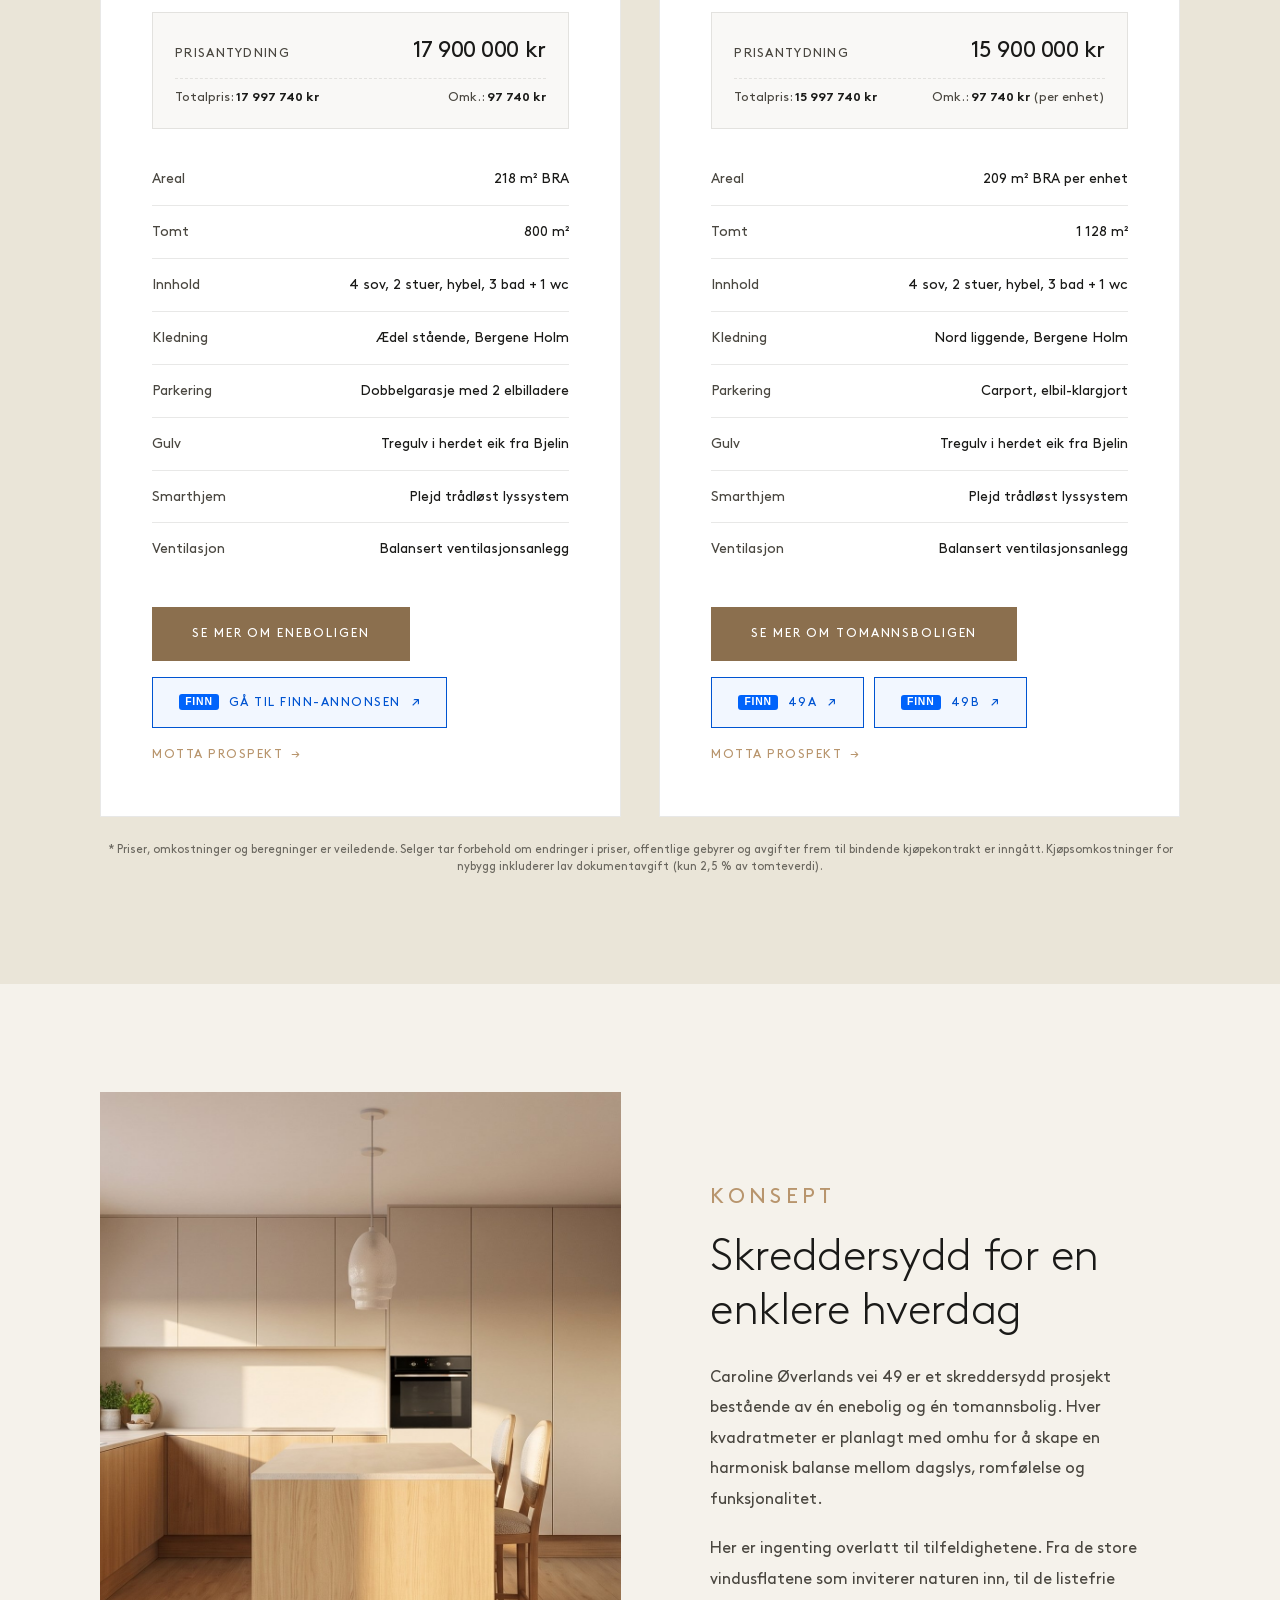
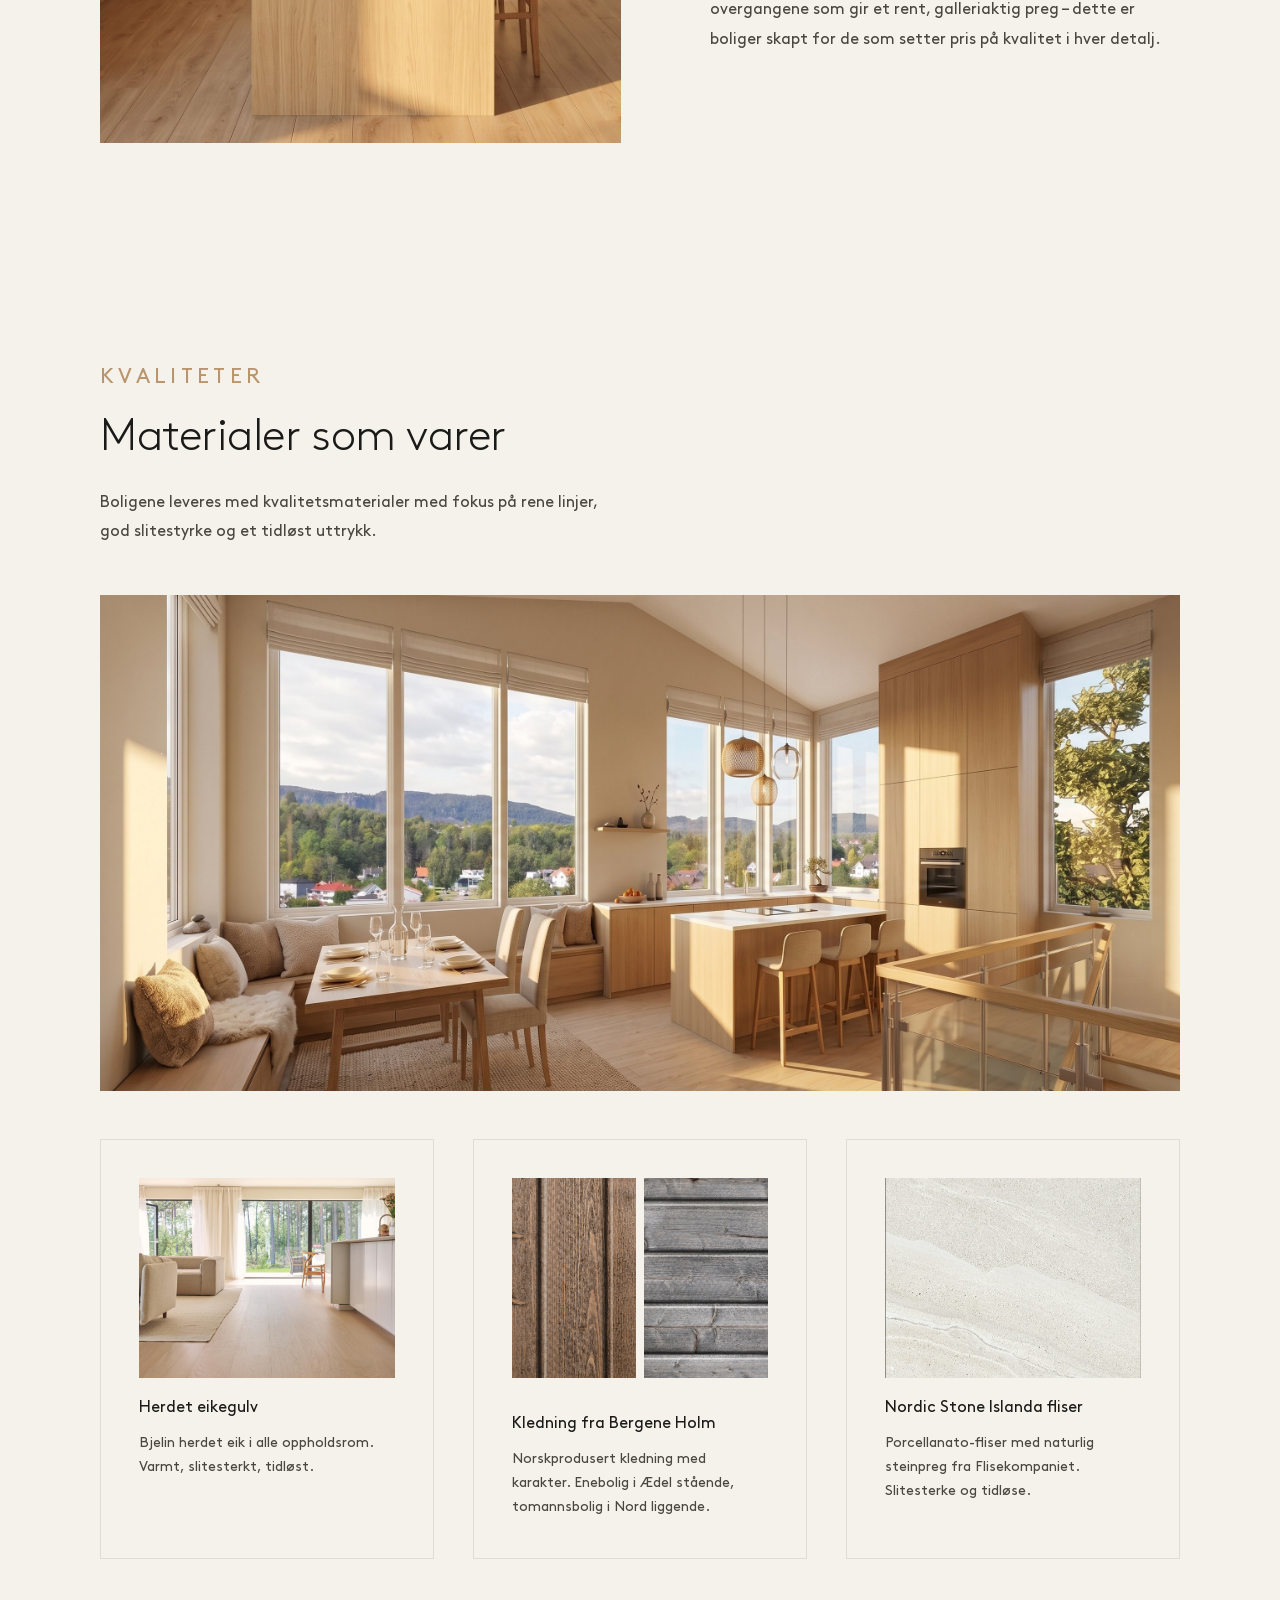
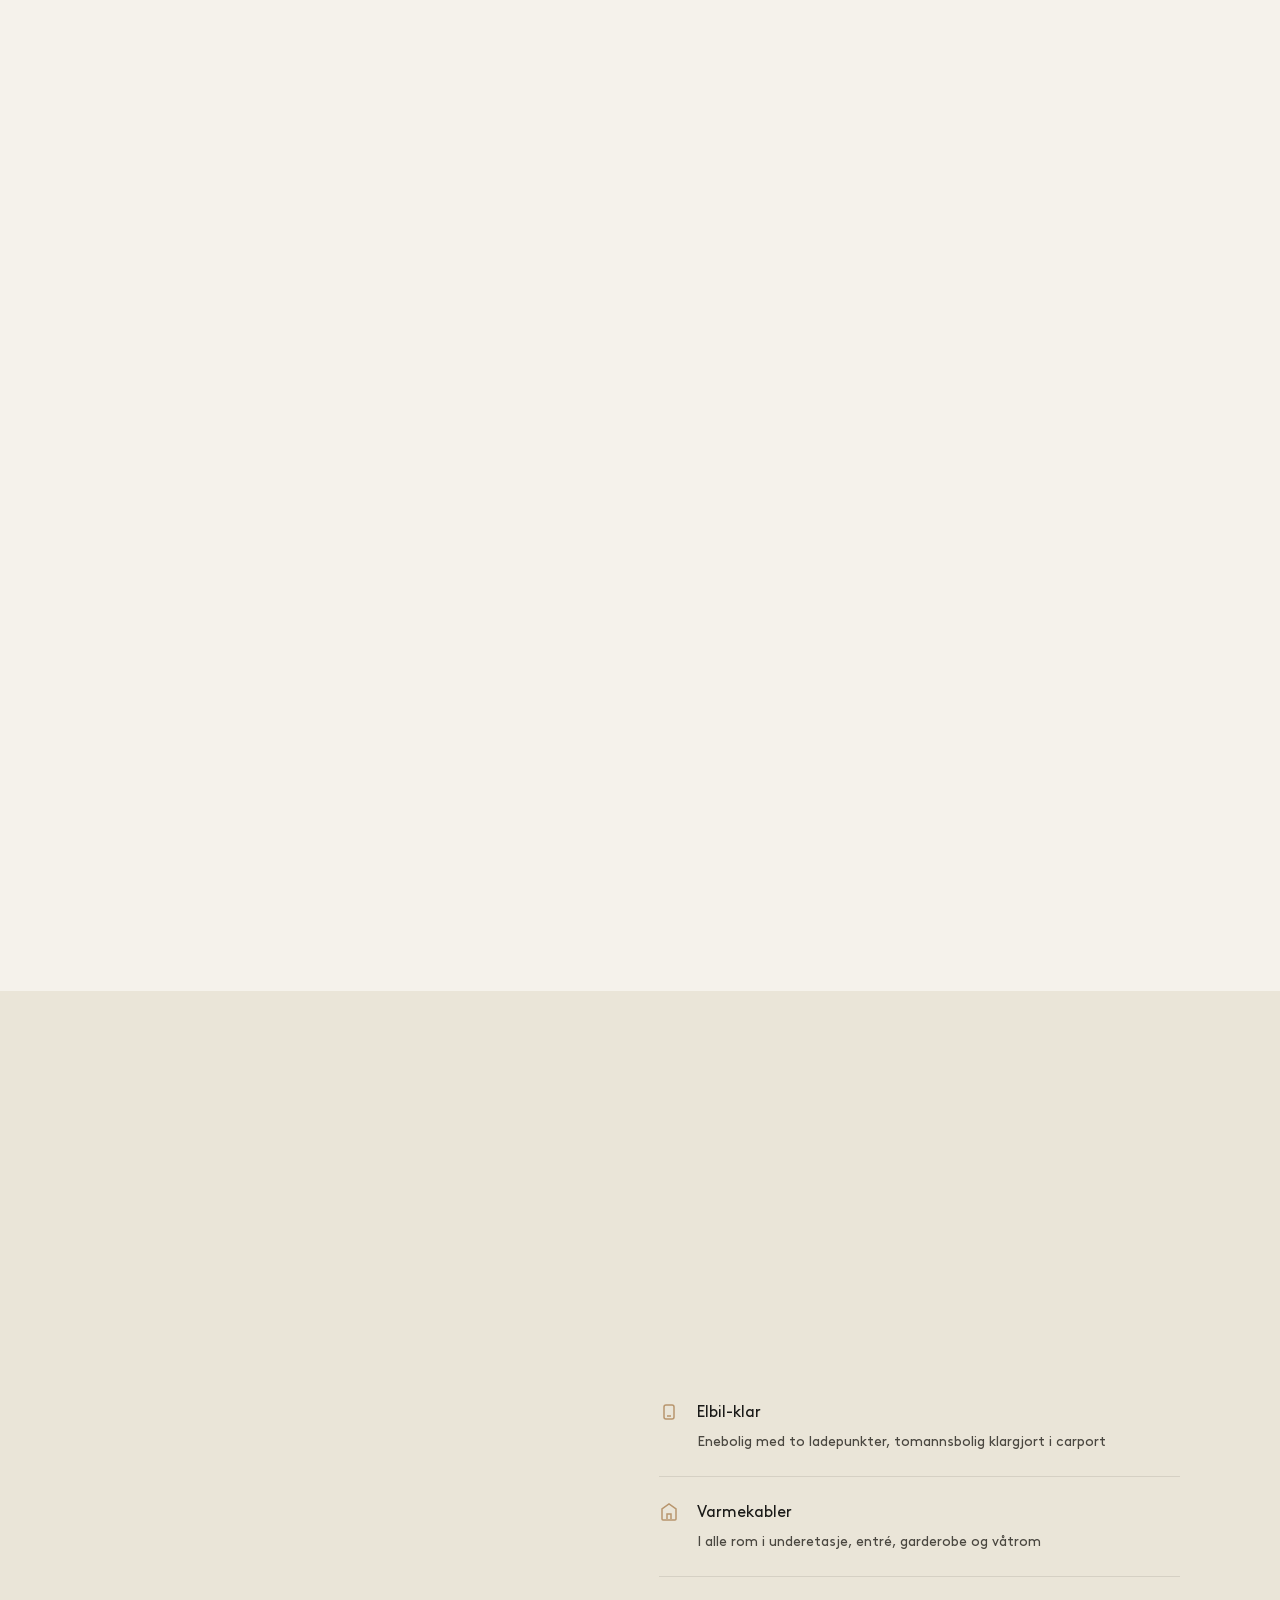
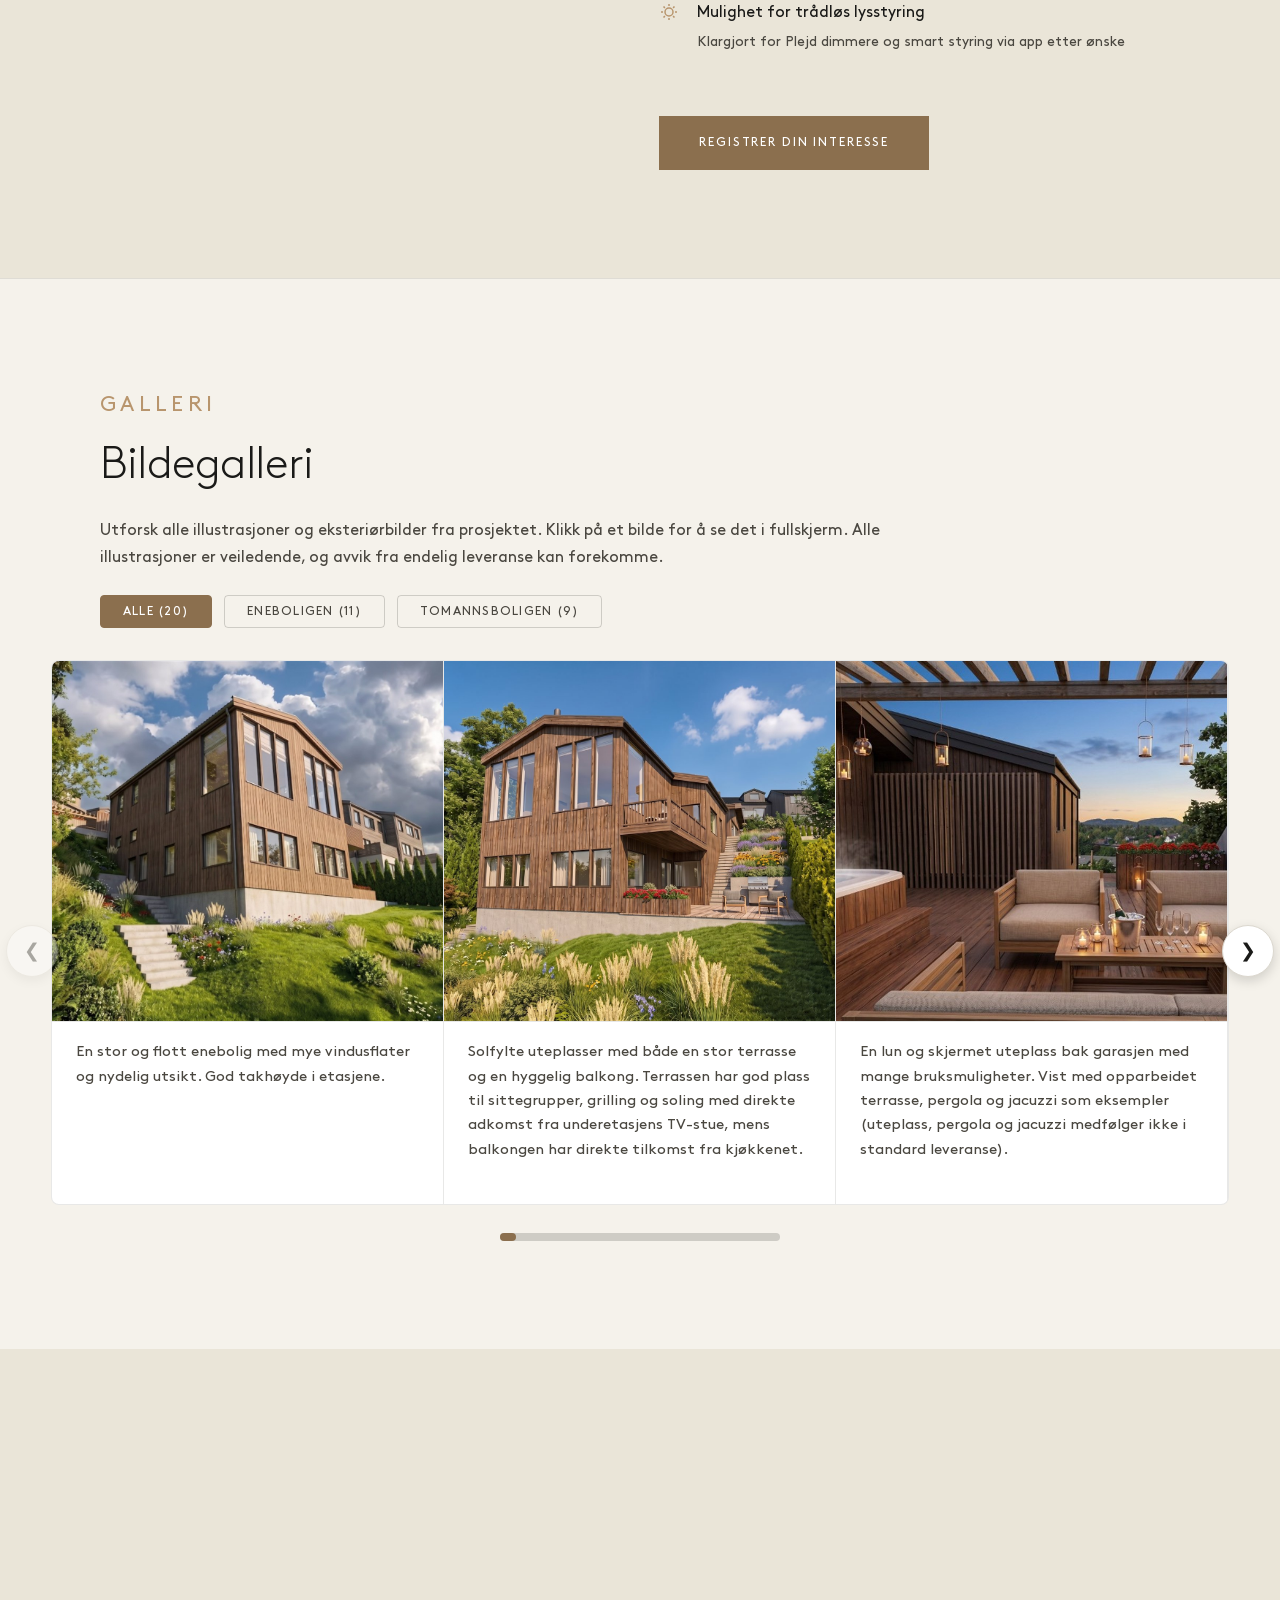
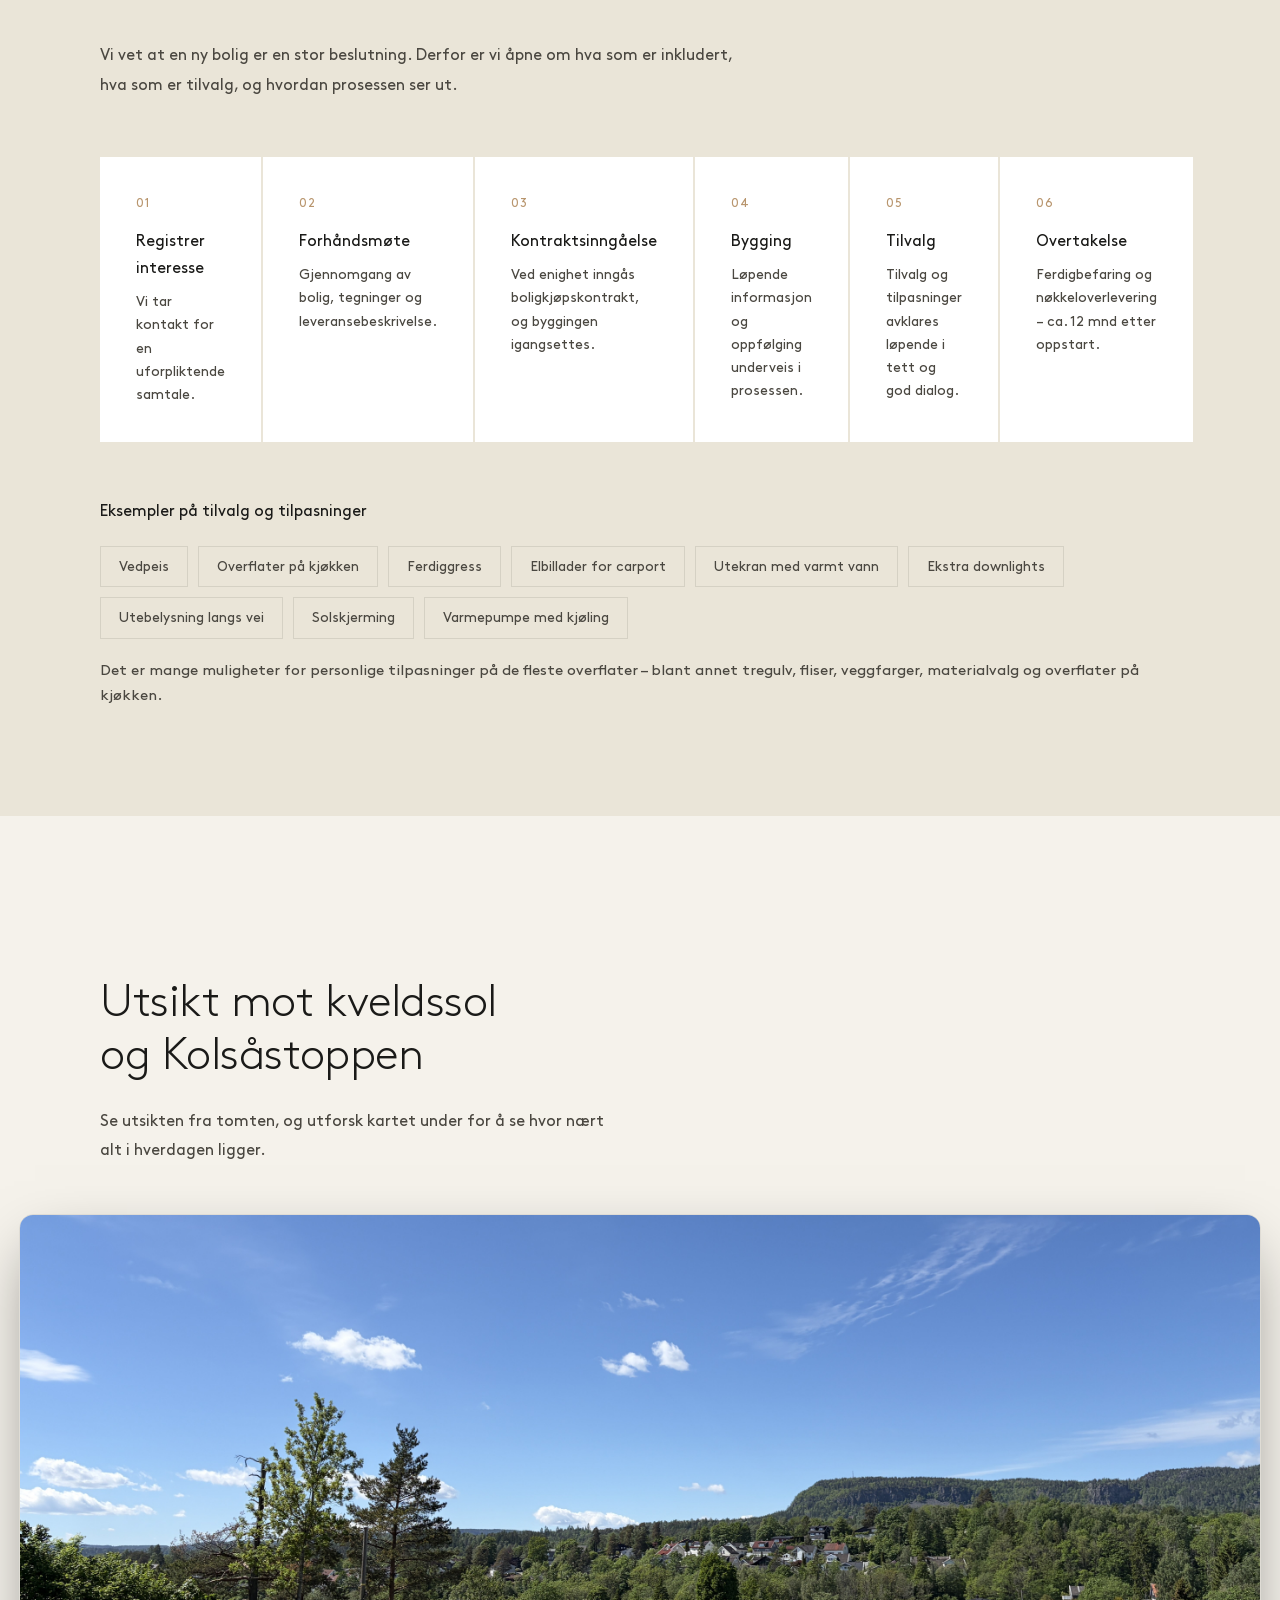
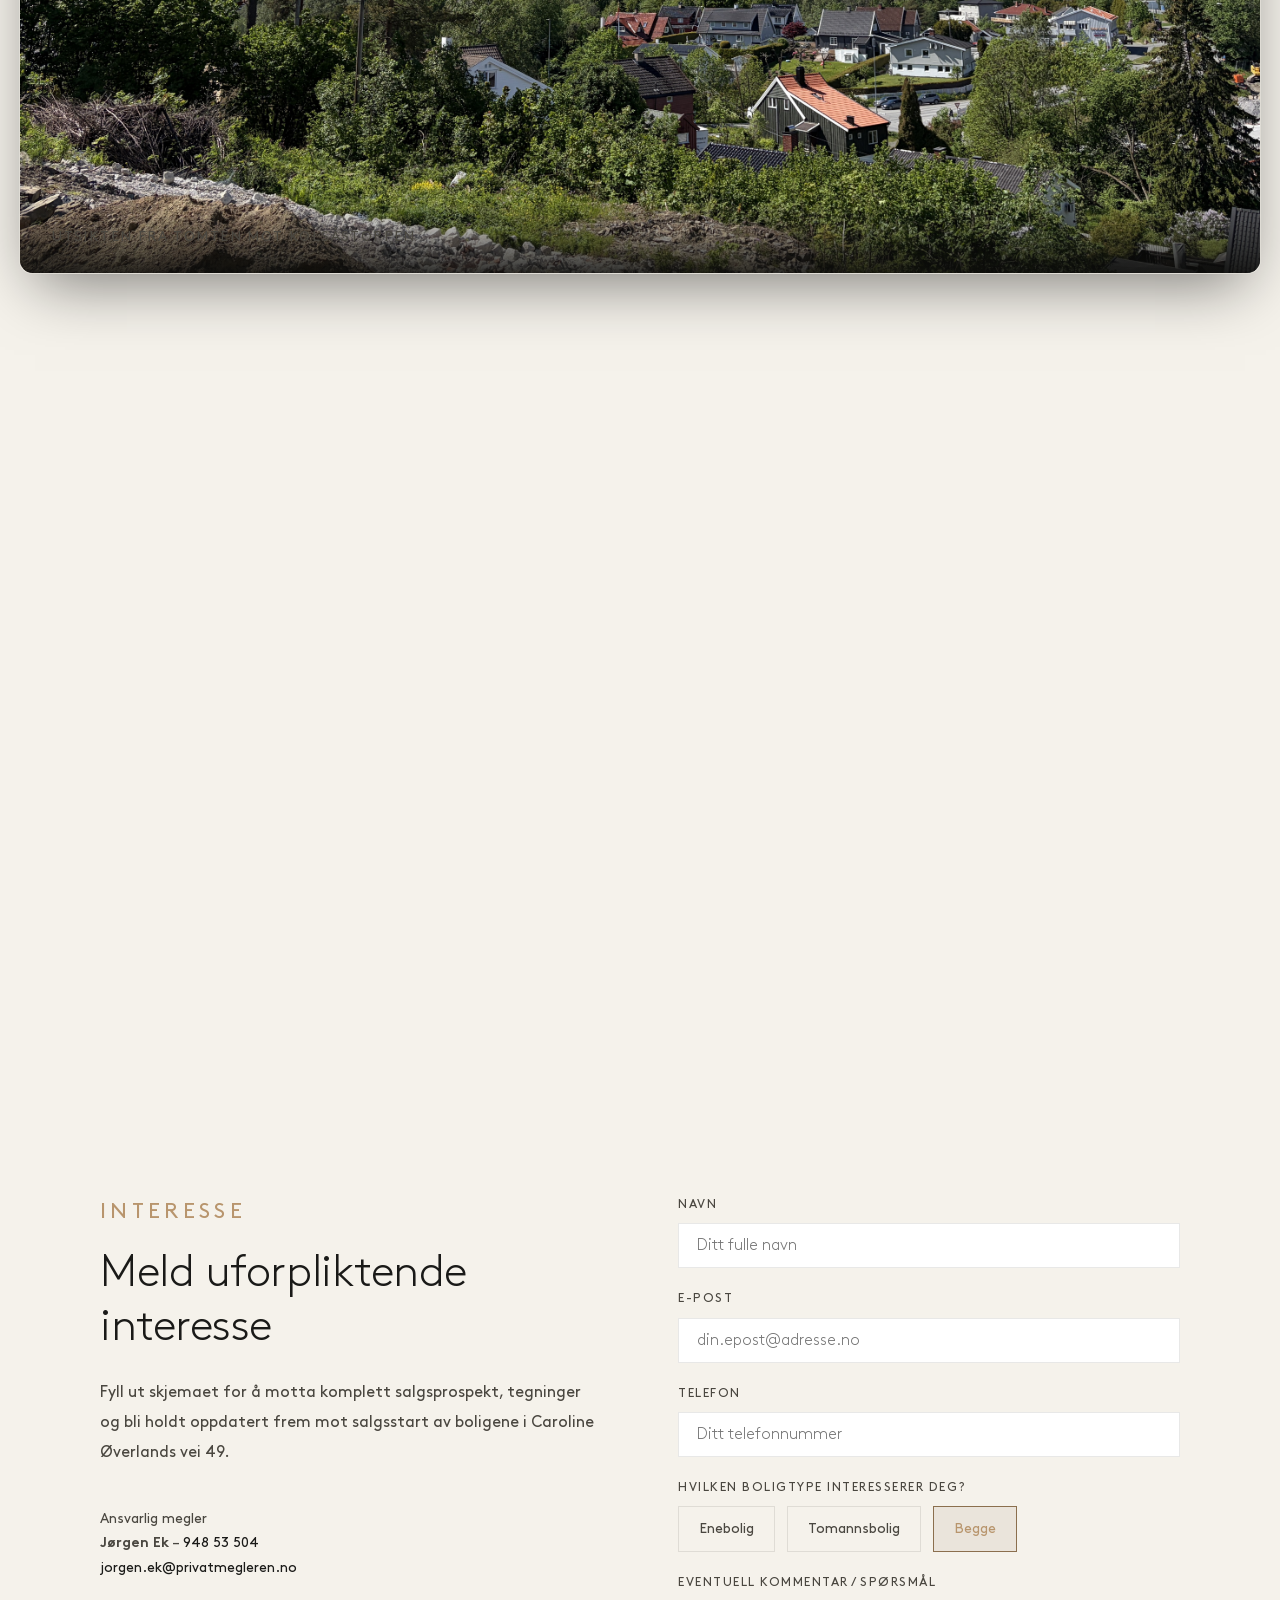
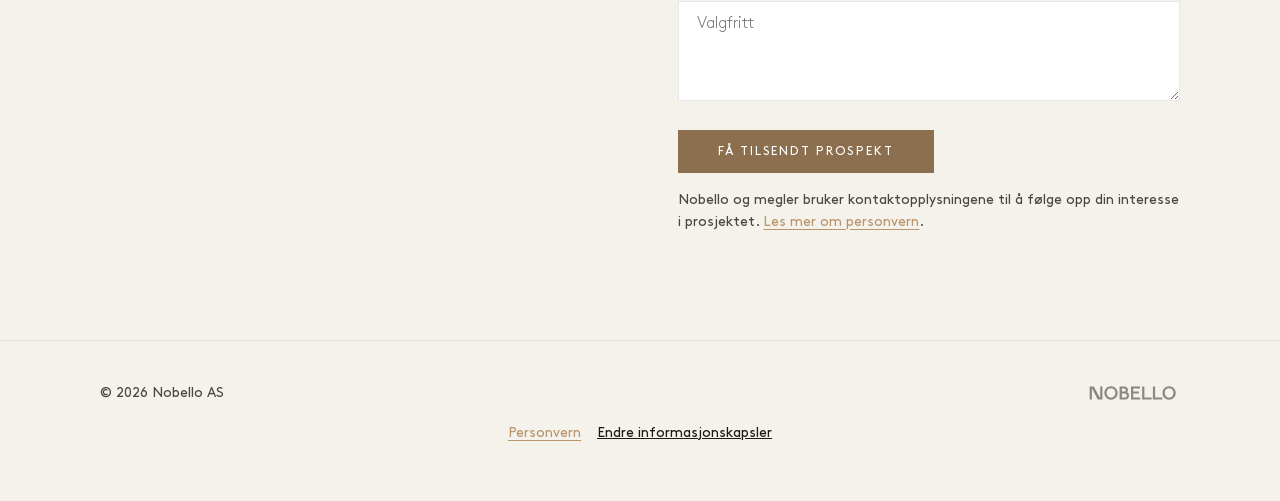
==== commit 62103cd8: "Fix mobile navigation with accessible expandable menu" ====
--- a/index.html
+++ b/index.html
@@ -36,6 +36,7 @@
     imagesrcset="images/optimized/Nytt%20forsidebilde%20C%C3%98V49-768w.jpg 768w, images/optimized/Nytt%20forsidebilde%20C%C3%98V49-1280w.jpg 1280w, images/optimized/Nytt%20forsidebilde%20C%C3%98V49-1920w.jpg 1296w"
     imagesizes="100vw">
   <link rel="stylesheet" href="privacy.css?v=20260911">
+  <link rel="stylesheet" href="navigation.css?v=20260915">
 </head>
 
 <body>
@@ -1198,7 +1199,8 @@
 </div>
 
   <script src="tracking.js?v=20260915"></script>
-  <script src="main.js?v=20260911"></script>
+  <script src="main.js?v=20260915-mobile"></script>
+  <script src="navigation.js?v=20260915"></script>
 </body>
 
 </html>
--- a/navigation.css
+++ b/navigation.css
@@ -0,0 +1,78 @@
+/* Shared navigation: keep every destination reachable on narrow screens. */
+.navbar__mobile-header { display: none; }
+@media (max-width: 1024px) {
+  .navbar.has-mobile-menu,
+  .navbar.has-mobile-menu.scrolled { padding: 10px 0; }
+  .navbar__mobile-header {
+    display: flex;
+    align-items: center;
+    justify-content: space-between;
+    padding: 0 20px;
+    gap: 20px;
+  }
+  .navbar__mobile-brand img { width: 112px; height: 28px; object-fit: contain; }
+  .navbar__menu-toggle {
+    display: inline-flex;
+    align-items: center;
+    gap: 12px;
+    min-height: 44px;
+    padding: 8px 14px;
+    border: 1px solid var(--color-border-strong);
+    border-radius: 3px;
+    background: transparent;
+    color: var(--color-text);
+    font: inherit;
+    cursor: pointer;
+  }
+  .navbar__menu-toggle span { font: 22px/1 sans-serif; }
+  .navbar.has-mobile-menu > .container { display: none; }
+  .navbar.has-mobile-menu.menu-open > .container {
+    display: flex;
+    flex-direction: column;
+    align-items: stretch;
+    gap: 0;
+    padding: 10px 20px 20px;
+    max-height: calc(100vh - 150px);
+    max-height: calc(100dvh - 150px);
+    overflow-y: auto;
+    overscroll-behavior: contain;
+    -webkit-overflow-scrolling: touch;
+  }
+  .has-mobile-menu .navbar__links { display: flex; flex-direction: column; align-items: stretch; gap: 0; }
+  .has-mobile-menu .navbar__dropdown { display: block; width: 100%; }
+  .navbar.has-mobile-menu .container .navbar__home-btn { display: flex !important; width: 100%; }
+  .has-mobile-menu .navbar__link,
+  .has-mobile-menu .navbar__home-btn,
+  .has-mobile-menu #navFaqBtn {
+    display: flex !important;
+    align-items: center;
+    justify-content: space-between;
+    min-height: 48px;
+    padding: 12px 0;
+    font-size: 0.9rem;
+    letter-spacing: 0.06em;
+    white-space: normal;
+    border-bottom: 1px solid var(--color-border);
+  }
+  .has-mobile-menu .navbar__dropdown-panel {
+    display: none;
+    position: static;
+    width: 100%;
+    opacity: 1;
+    visibility: visible;
+    transform: none;
+    margin: 4px 0 8px;
+    box-shadow: none;
+    backdrop-filter: none;
+  }
+  .has-mobile-menu .navbar__dropdown.is-open > .navbar__dropdown-panel { display: block; }
+  .has-mobile-menu .dropdown-panel__item { min-height: 44px; padding: 10px 14px; }
+  .has-mobile-menu .navbar__cta { text-align: center; margin-top: 16px; min-height: 44px; }
+  .has-mobile-menu .navbar__passive-logo { display: none; }
+  .has-mobile-menu .theme-toggle-btn { align-self: flex-end; min-width: 44px; min-height: 44px; margin-top: 8px; }
+  .has-mobile-menu .navbar__dropdown:not(.is-open) .nav-dropdown-chevron { transform: none; }
+  .navbar.has-mobile-menu.menu-open { background: var(--color-bg, #0e0e0c); }
+  body.light-mode .navbar.has-mobile-menu.menu-open { background: #f5f2eb; }
+}
+.navbar__menu-toggle:focus-visible,
+.navbar__mobile-brand:focus-visible { outline: 2px solid var(--color-accent); outline-offset: 4px; }
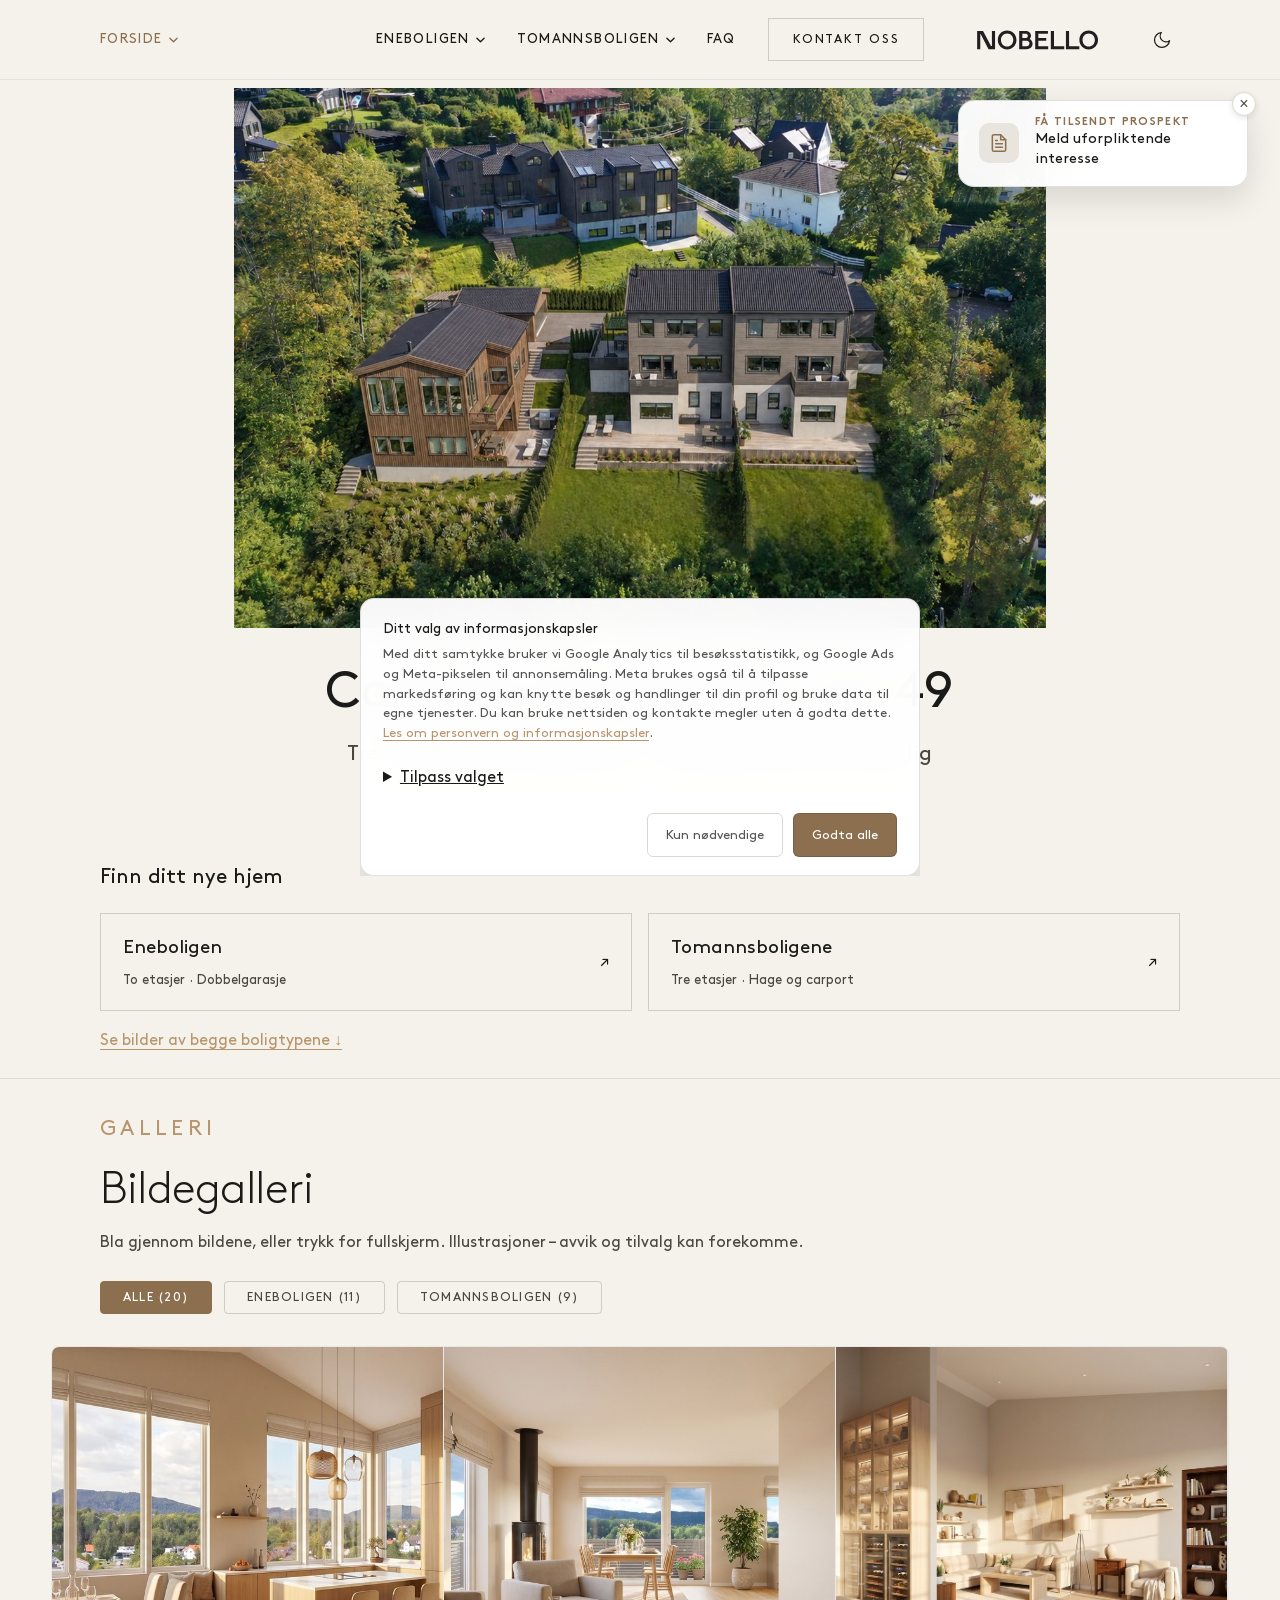
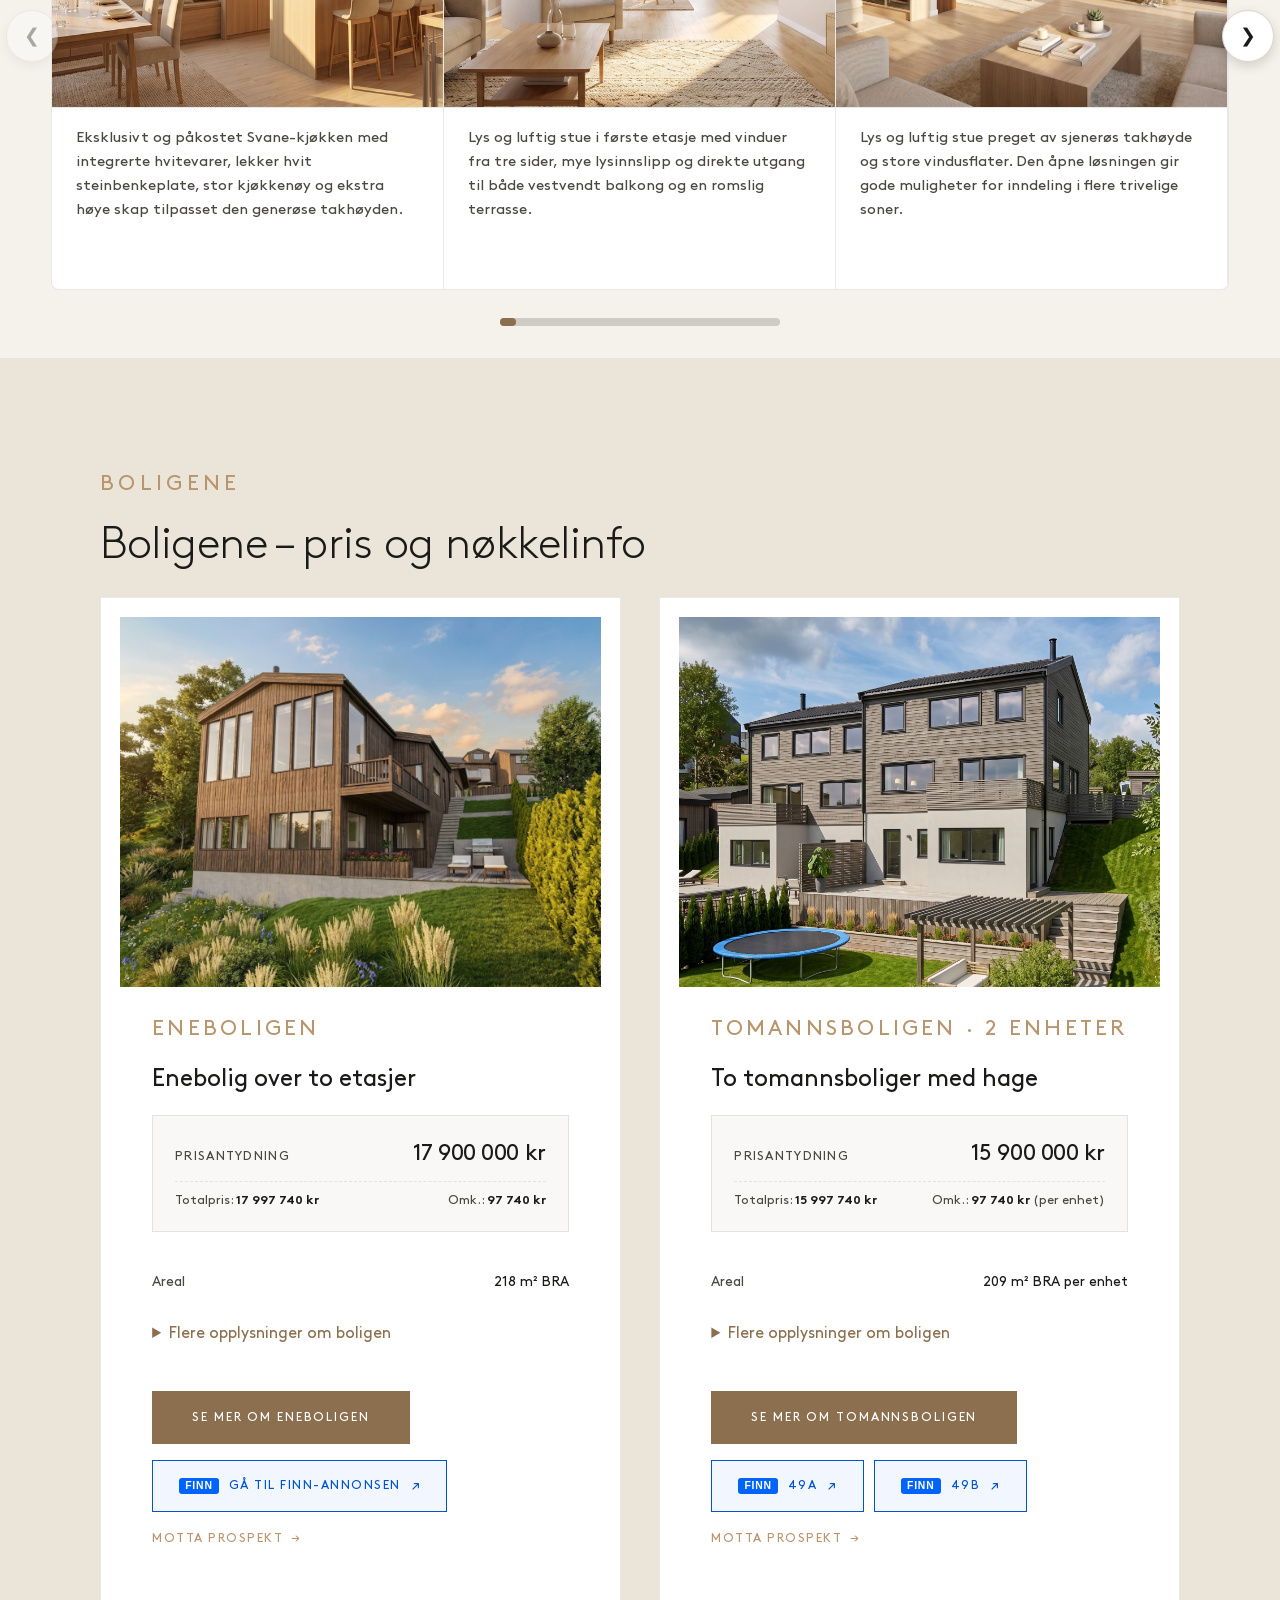
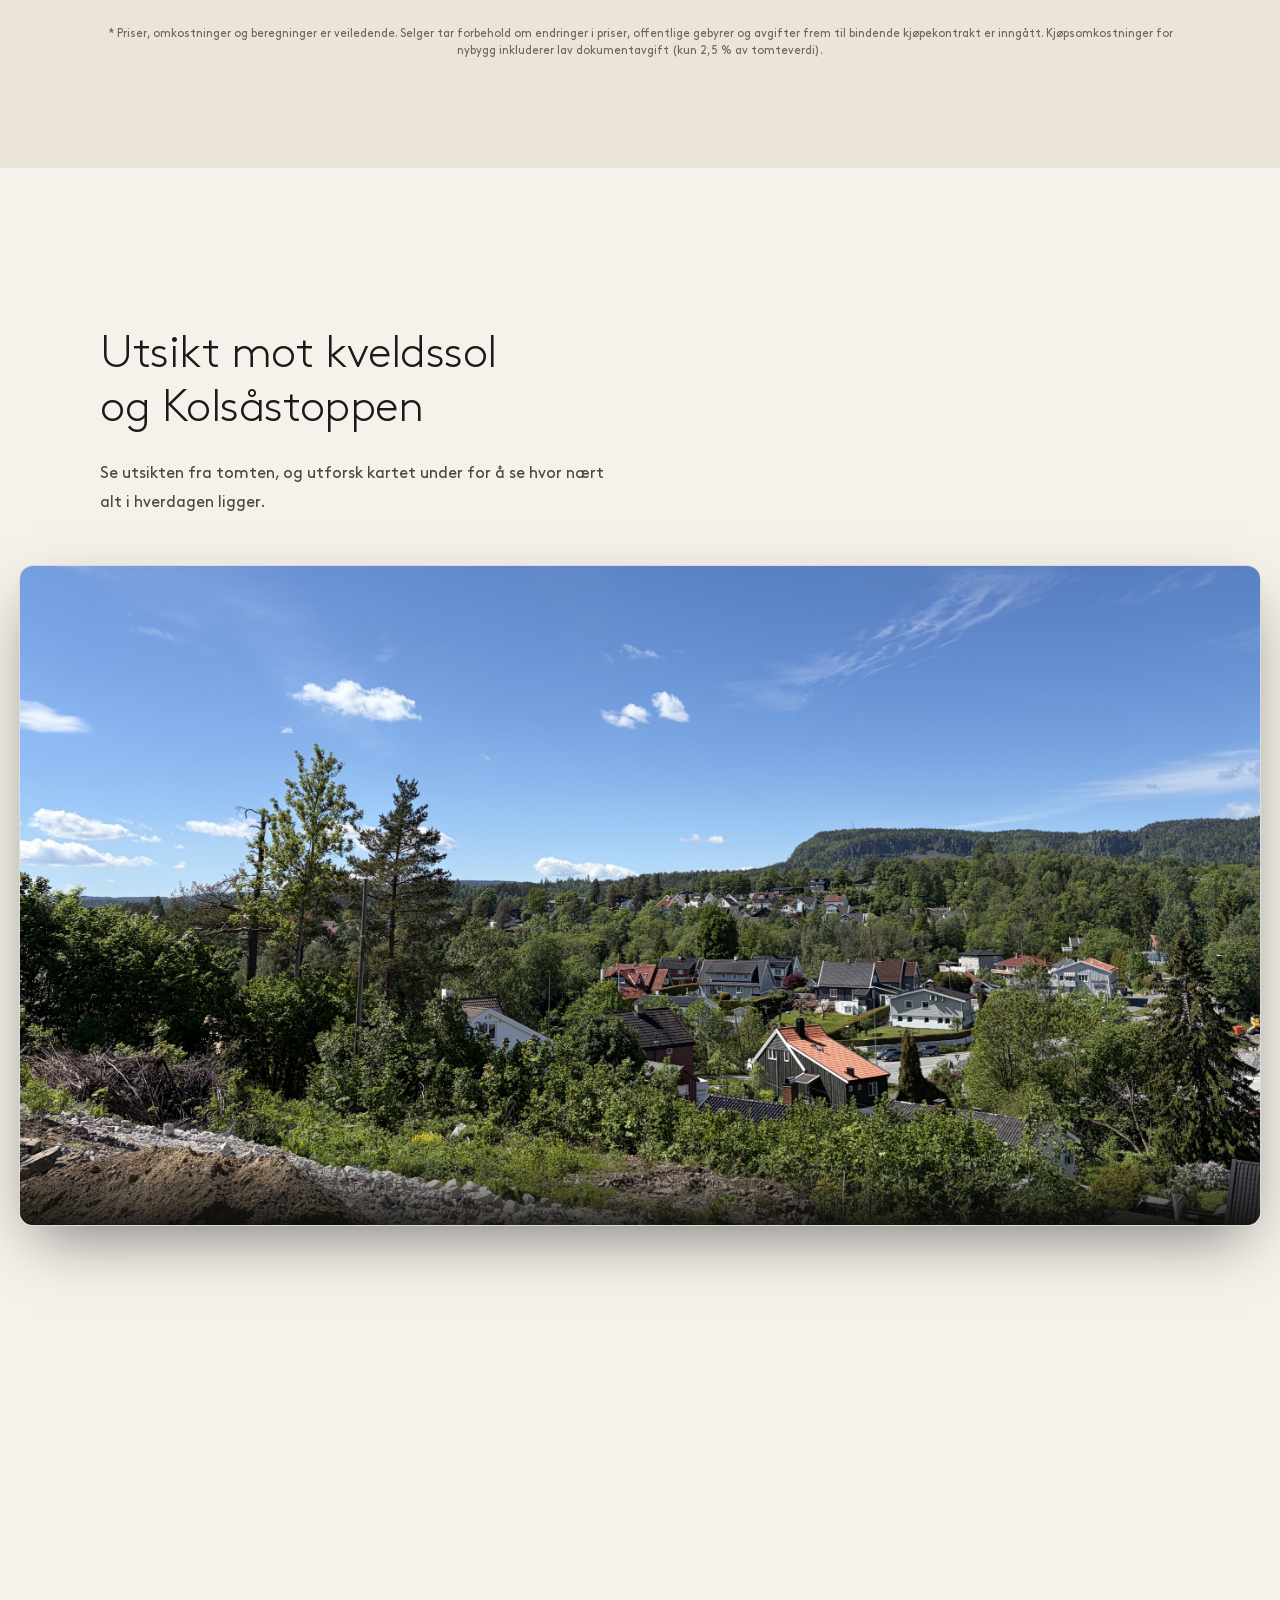
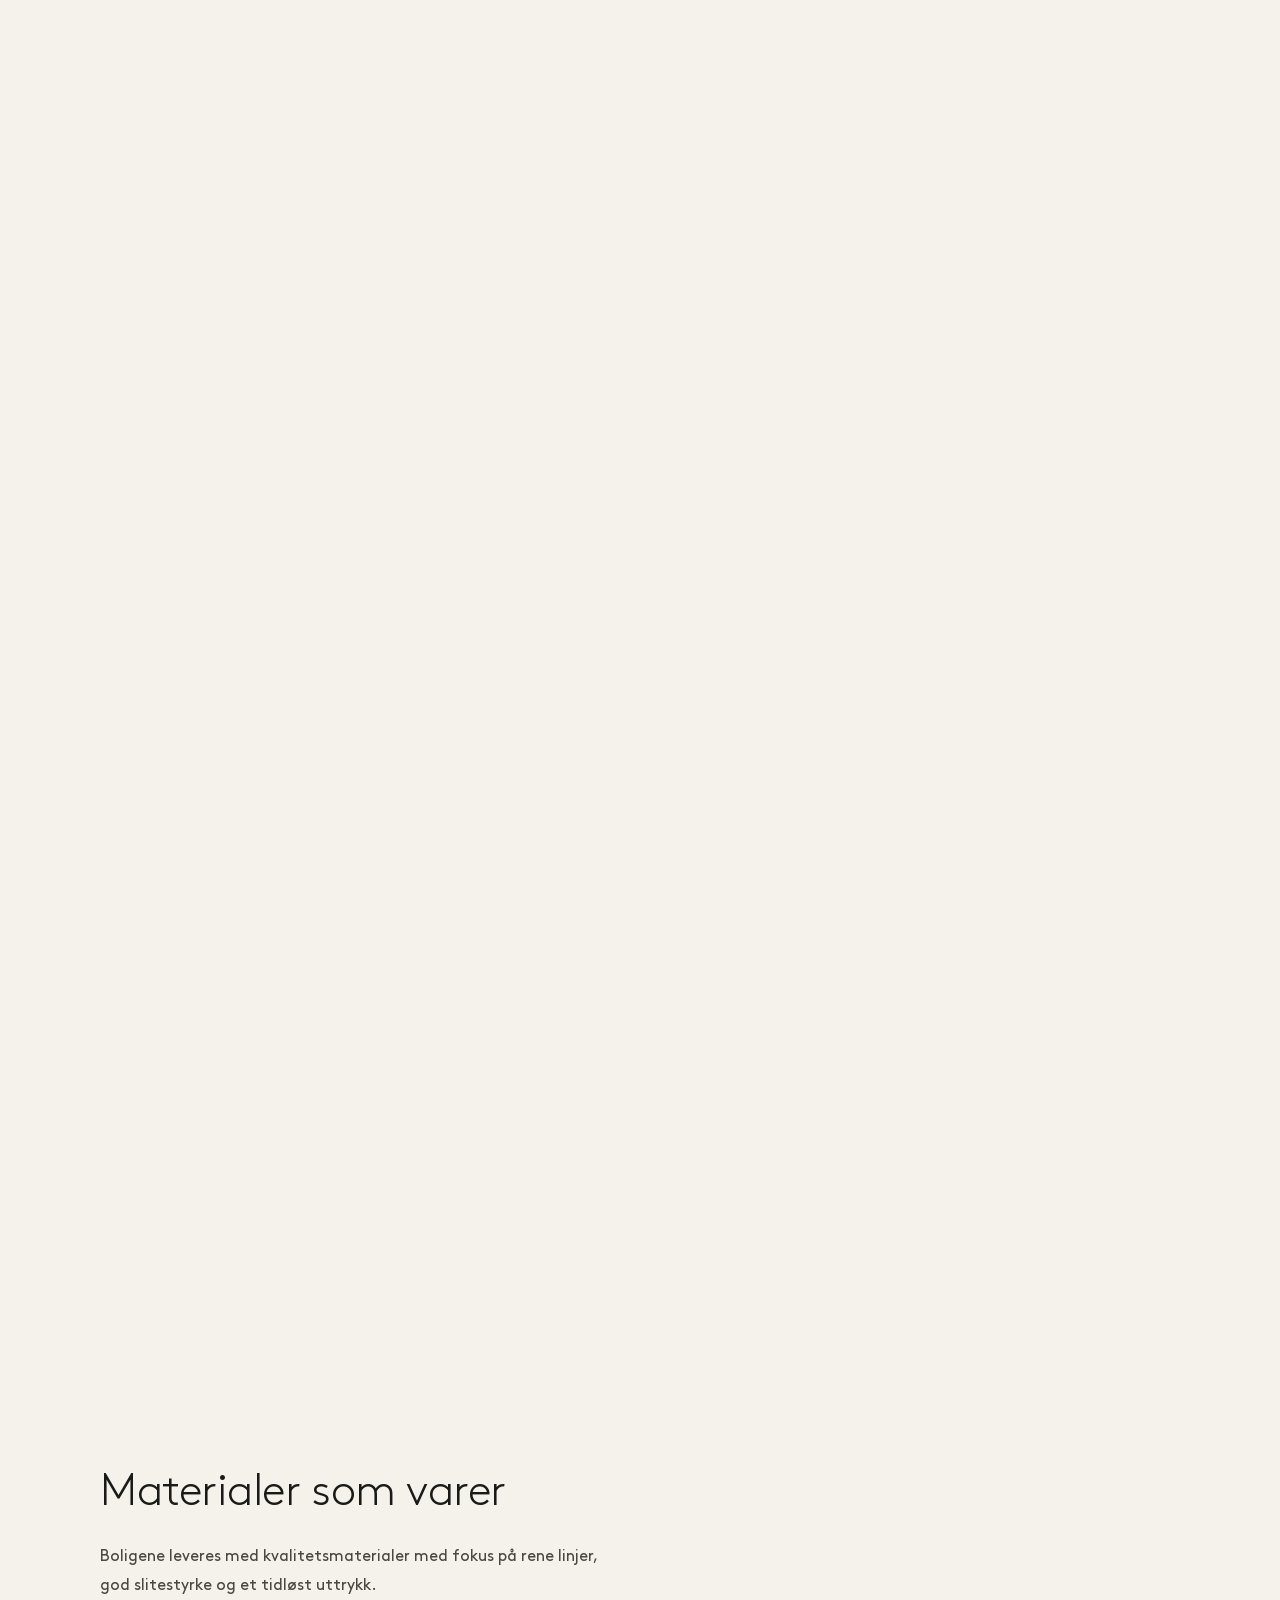
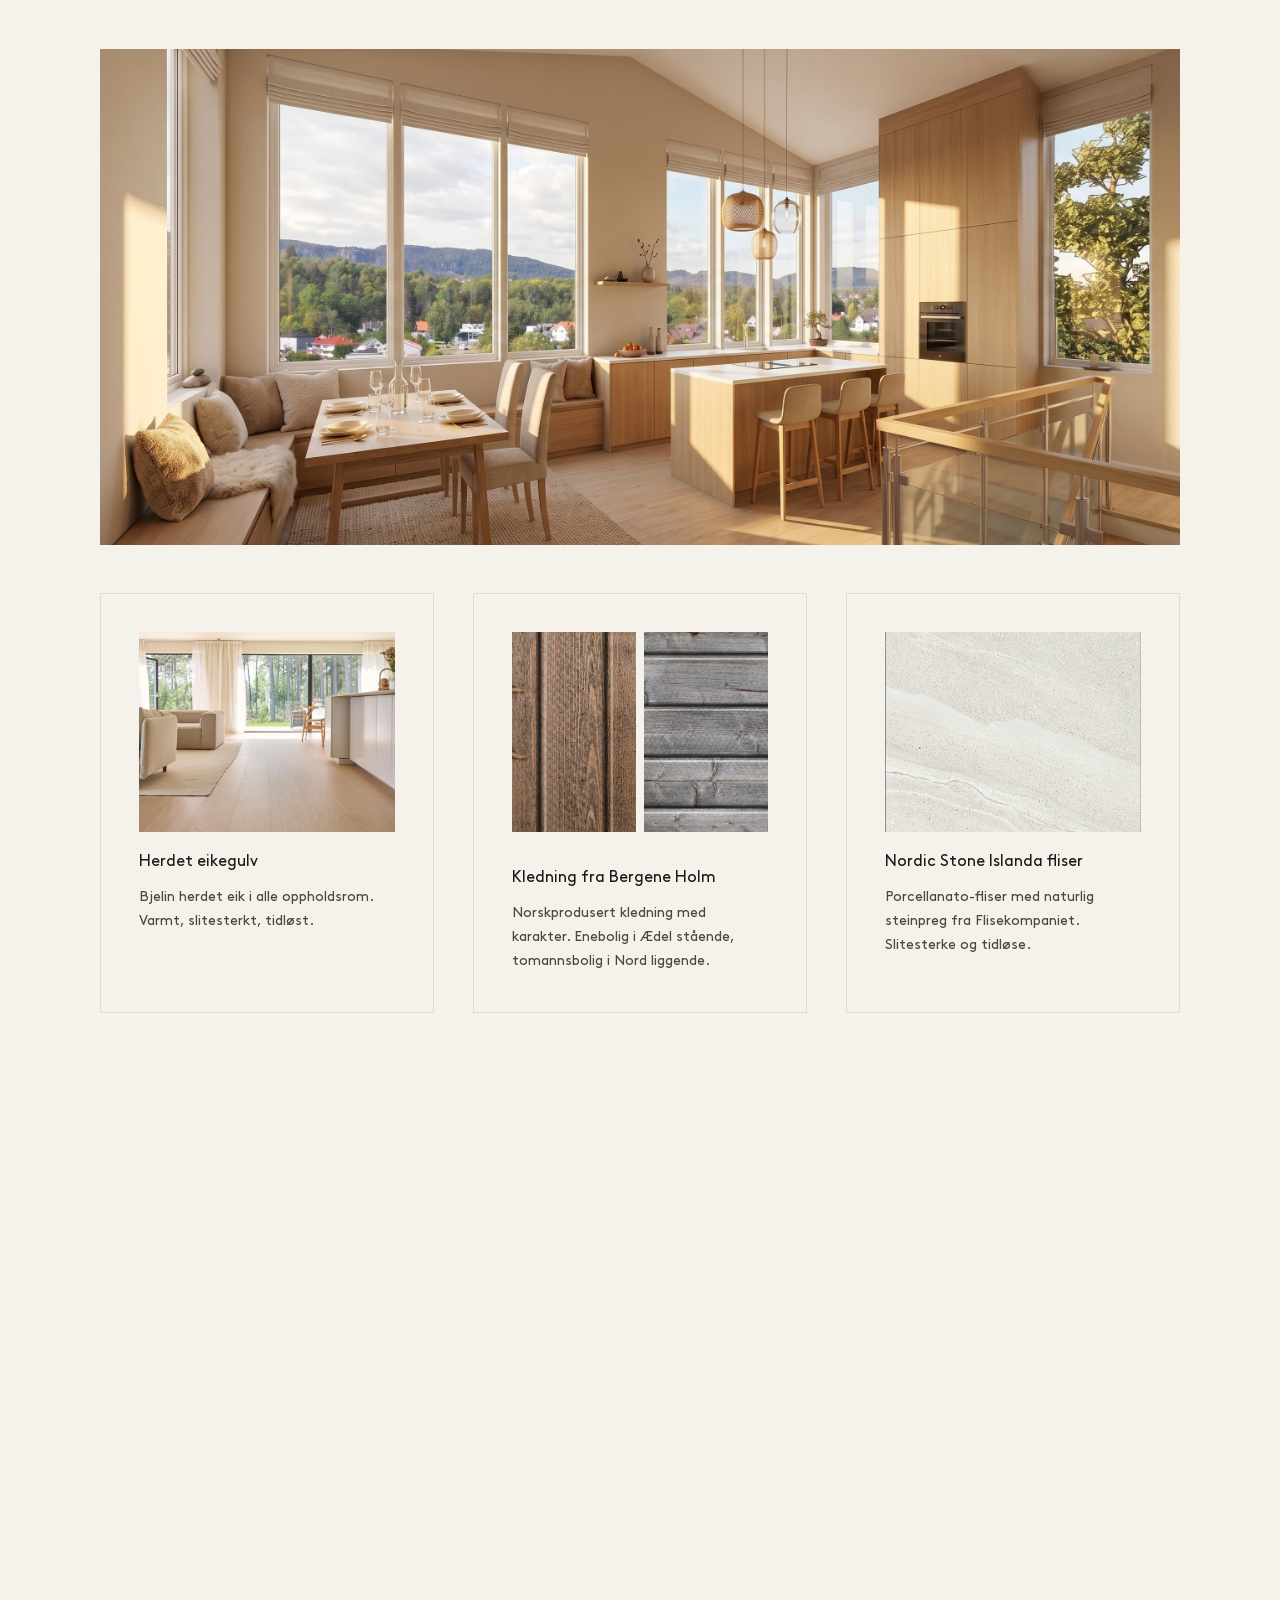
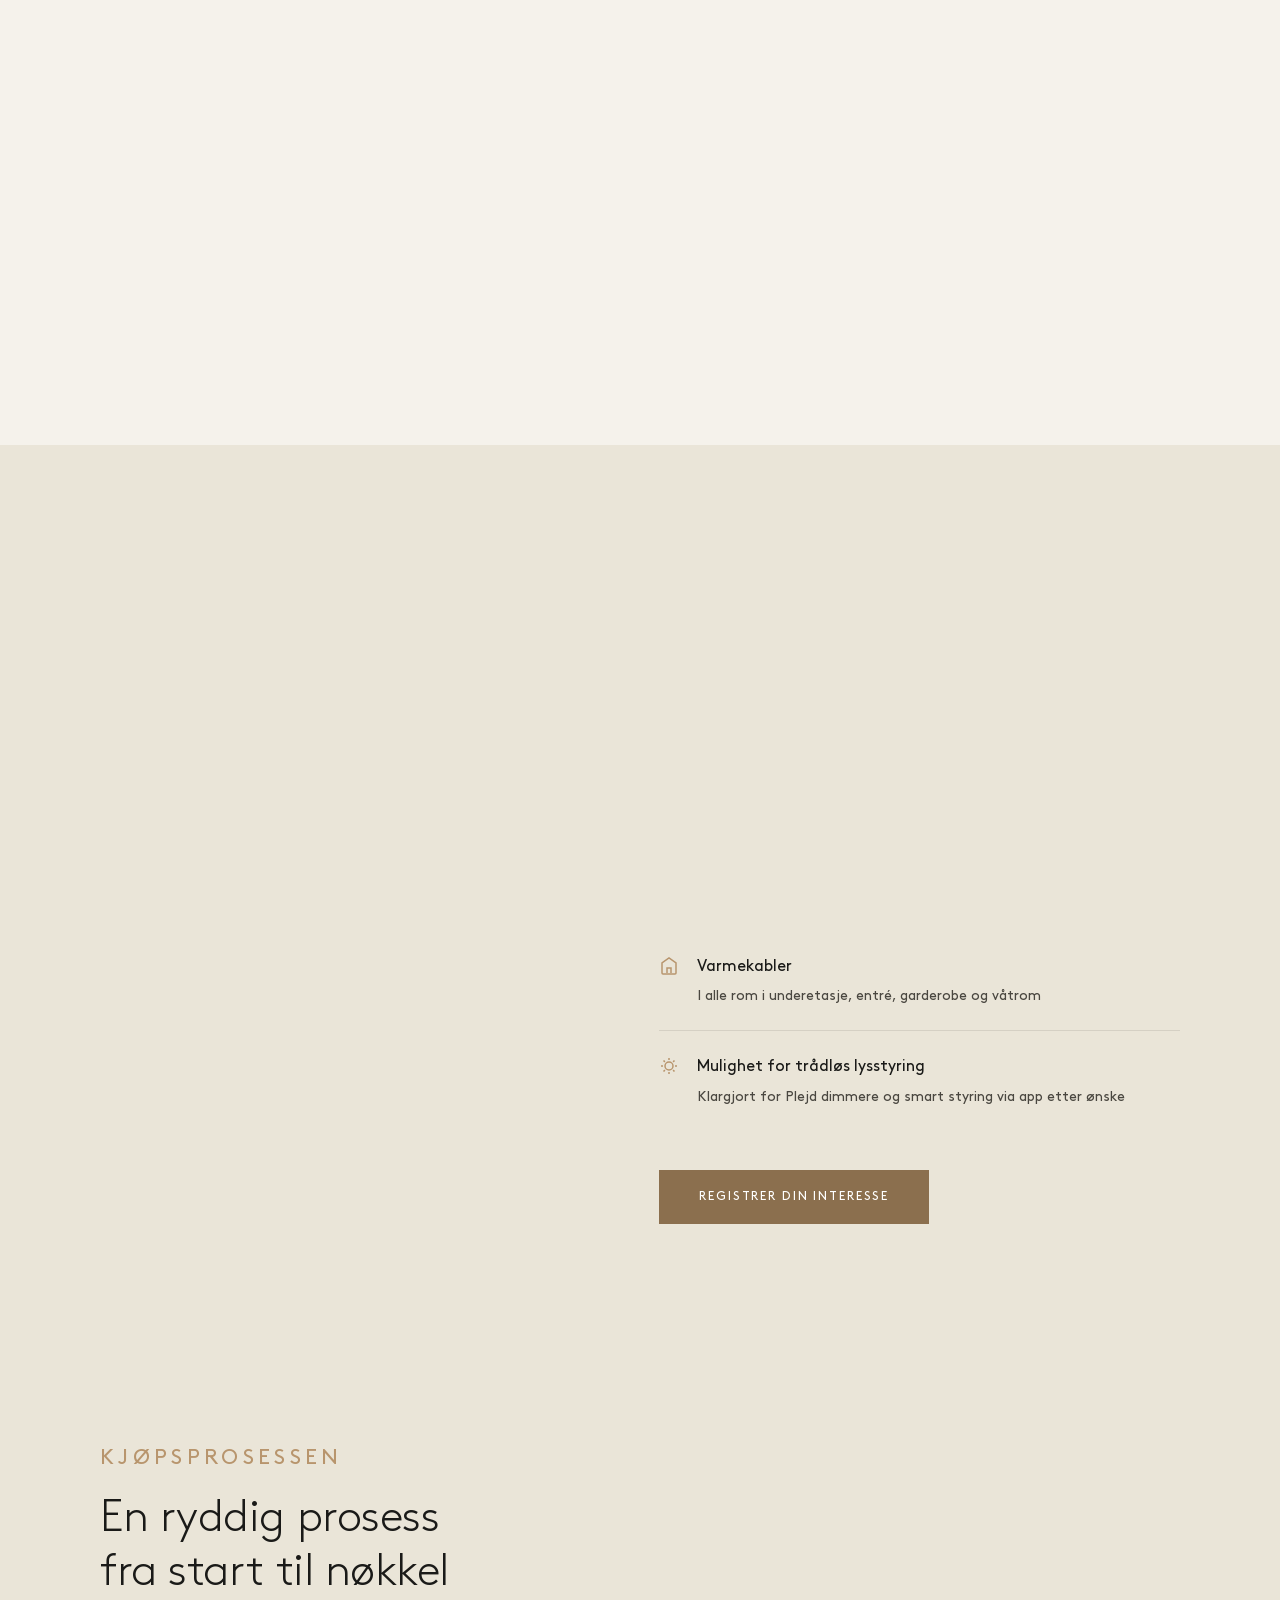
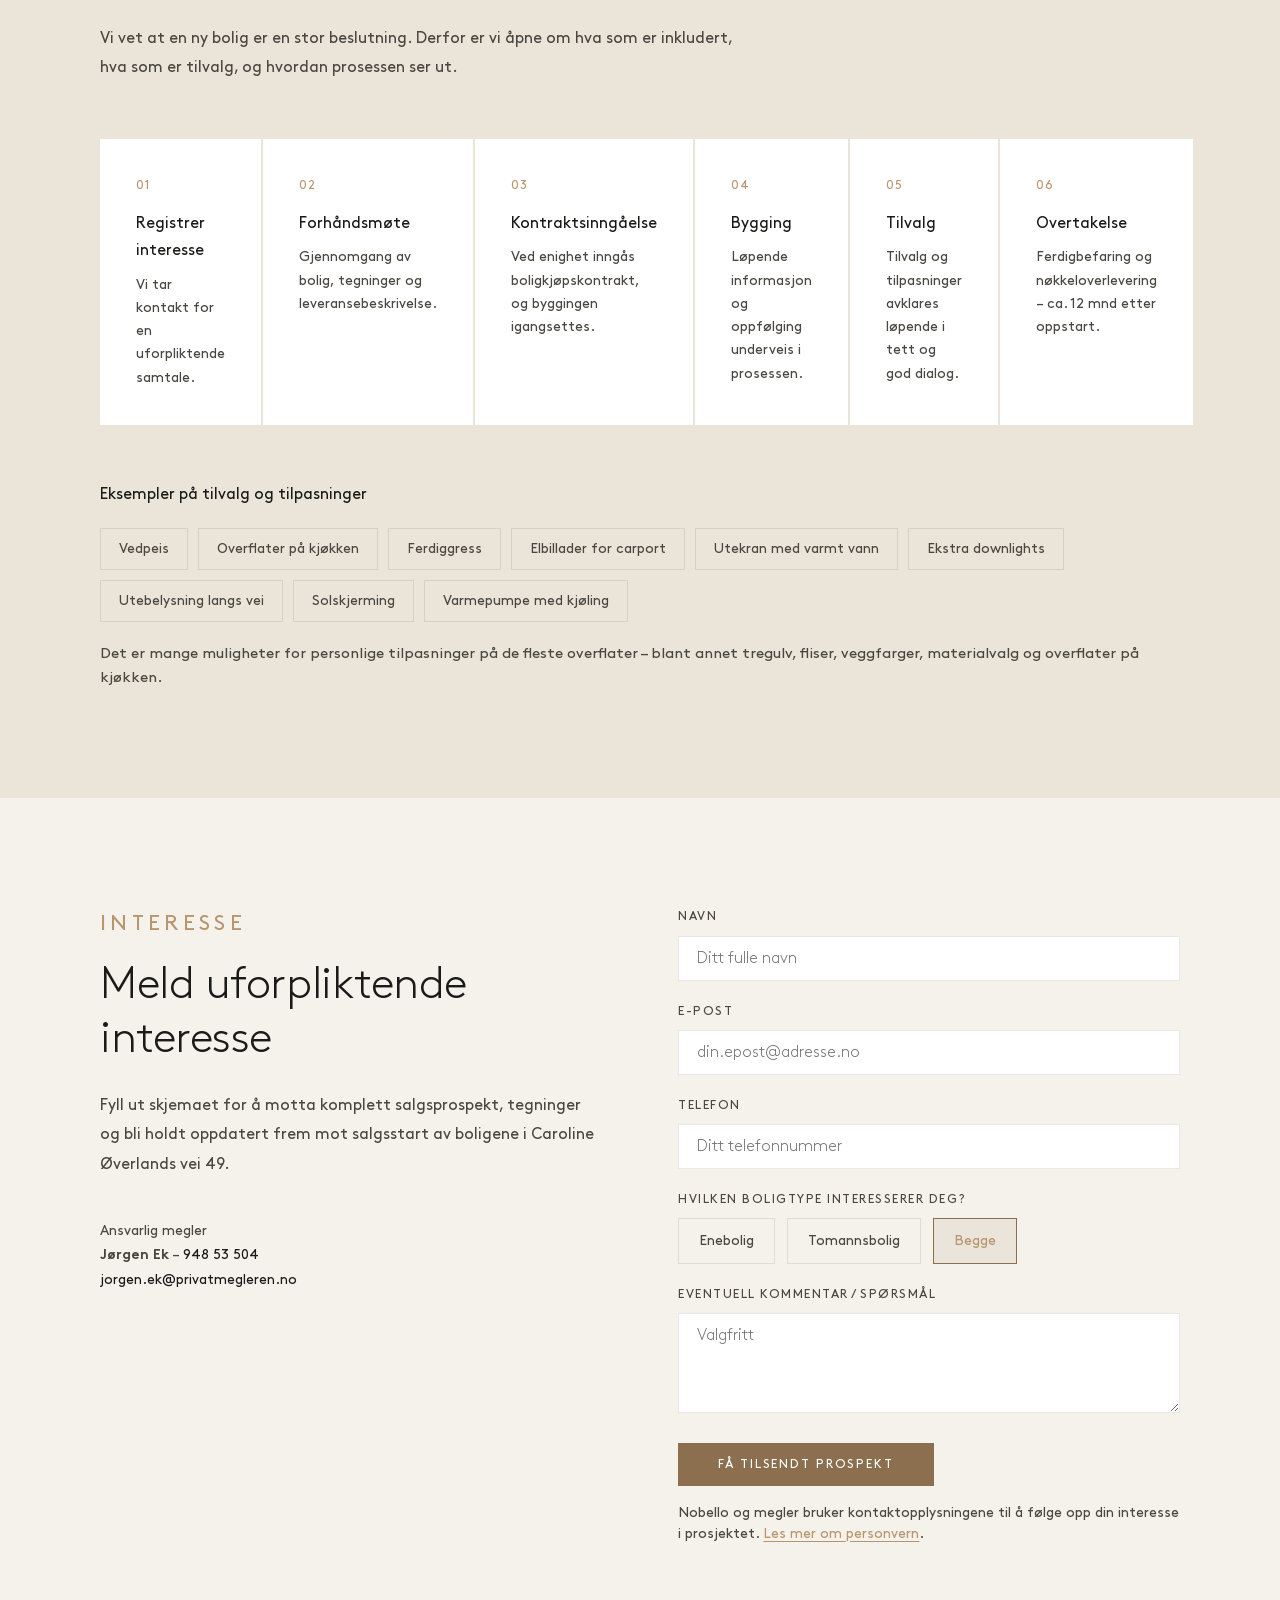
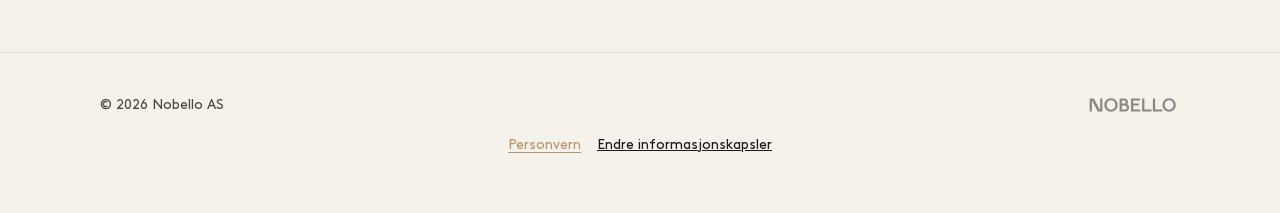
==== commit 22ba67b6: "Bring galleries forward and simplify the property browsing flow" ====
--- a/index.html
+++ b/index.html
@@ -37,9 +37,10 @@
     imagesizes="100vw">
   <link rel="stylesheet" href="privacy.css?v=20260911">
   <link rel="stylesheet" href="navigation.css?v=20260915">
+  <link rel="stylesheet" href="page-flow.css?v=20260915">
 </head>
 
-<body>
+<body class="gallery-first">
   <script>
     (function() {
       const savedTheme = localStorage.getItem('theme');
@@ -62,15 +63,16 @@
         </a>
         <div class="navbar__dropdown-panel" id="navForsideMenu">
           <span class="dropdown-panel__title">Hopp til seksjon</span>
-          <a href="#boligene" class="dropdown-panel__item"><span class="item-idx">01</span>Boligene</a>
-          <a href="#konsept" class="dropdown-panel__item"><span class="item-idx">02</span>Konsept</a>
-          <a href="#kvaliteter" class="dropdown-panel__item"><span class="item-idx">03</span>Kvaliteter & Materialer</a>
-          <a href="#smarthjem" class="dropdown-panel__item"><span class="item-idx">04</span>Smart hjem</a>
-          <a href="#galleri" class="dropdown-panel__item"><span class="item-idx">05</span>Bildegalleri</a>
-          <a href="#trygghet" class="dropdown-panel__item"><span class="item-idx">06</span>Kjøpsprosessen</a>
-          <a href="#uteliv" class="dropdown-panel__item"><span class="item-idx">07</span>Beliggenhet & Nærområde</a>
-          <a href="#kontakt" class="dropdown-panel__item"><span class="item-idx">08</span>Kontakt oss</a>
-        </div>
+<a href="#velg-bolig" class="dropdown-panel__item"><span class="item-idx">01</span>Velg bolig</a>
+<a href="#galleri" class="dropdown-panel__item"><span class="item-idx">02</span>Bildegalleri</a>
+<a href="#boligene" class="dropdown-panel__item"><span class="item-idx">03</span>Pris og nøkkelinfo</a>
+<a href="#uteliv" class="dropdown-panel__item"><span class="item-idx">04</span>Beliggenhet & nærområde</a>
+<a href="#konsept" class="dropdown-panel__item"><span class="item-idx">05</span>Konsept</a>
+<a href="#kvaliteter" class="dropdown-panel__item"><span class="item-idx">06</span>Kvaliteter & materialer</a>
+<a href="#smarthjem" class="dropdown-panel__item"><span class="item-idx">07</span>Smart hjem</a>
+<a href="#trygghet" class="dropdown-panel__item"><span class="item-idx">08</span>Kjøpsprosessen</a>
+<a href="#kontakt" class="dropdown-panel__item"><span class="item-idx">09</span>Kontakt oss</a>
+</div>
       </div>
       <div class="navbar__links">
         <div class="navbar__dropdown" id="navEneboligDropdown">
@@ -82,12 +84,13 @@
           </a>
           <div class="navbar__dropdown-panel" id="navEneboligMenu">
             <span class="dropdown-panel__title">Eneboligen</span>
-            <a href="enebolig.html#intro" class="dropdown-panel__item"><span class="item-idx">01</span>Oversikt</a>
-            <a href="enebolig.html#planlosning" class="dropdown-panel__item"><span class="item-idx">02</span>Plantegninger &amp; Rom</a>
-            <a href="enebolig.html#om-boligen" class="dropdown-panel__item"><span class="item-idx">03</span>Om boligen &amp; Nøkkelinfo</a>
-            <a href="enebolig.html#tilvalg" class="dropdown-panel__item"><span class="item-idx">04</span>Fleksibilitet &amp; Tilvalg</a>
-            <a href="enebolig.html#galleri" class="dropdown-panel__item"><span class="item-idx">05</span>Bildegalleri</a>
-          </div>
+<a href="enebolig.html#intro" class="dropdown-panel__item"><span class="item-idx">01</span>Oversikt</a>
+<a href="enebolig.html#galleri" class="dropdown-panel__item"><span class="item-idx">02</span>Bildegalleri</a>
+<a href="enebolig.html#pris" class="dropdown-panel__item"><span class="item-idx">03</span>Pris og nøkkelinfo</a>
+<a href="enebolig.html#planlosning" class="dropdown-panel__item"><span class="item-idx">04</span>Plantegninger & rom</a>
+<a href="enebolig.html#om-boligen" class="dropdown-panel__item"><span class="item-idx">05</span>Om boligen</a>
+<a href="enebolig.html#tilvalg" class="dropdown-panel__item"><span class="item-idx">06</span>Fleksibilitet & tilvalg</a>
+</div>
         </div>
         <div class="navbar__dropdown" id="navTomannsboligDropdown">
           <a href="tomannsbolig.html" class="navbar__link" id="navTomannsboligLink" aria-expanded="false" aria-haspopup="true">
@@ -98,12 +101,13 @@
           </a>
           <div class="navbar__dropdown-panel" id="navTomannsboligMenu">
             <span class="dropdown-panel__title">Tomannsboligen</span>
-            <a href="tomannsbolig.html#intro" class="dropdown-panel__item"><span class="item-idx">01</span>Oversikt</a>
-            <a href="tomannsbolig.html#planlosning" class="dropdown-panel__item"><span class="item-idx">02</span>Plantegninger &amp; Rom</a>
-            <a href="tomannsbolig.html#om-boligen" class="dropdown-panel__item"><span class="item-idx">03</span>Om boligen &amp; Nøkkelinfo</a>
-            <a href="tomannsbolig.html#tilvalg" class="dropdown-panel__item"><span class="item-idx">04</span>Fleksibilitet &amp; Tilvalg</a>
-            <a href="tomannsbolig.html#galleri" class="dropdown-panel__item"><span class="item-idx">05</span>Bildegalleri</a>
-          </div>
+<a href="tomannsbolig.html#intro" class="dropdown-panel__item"><span class="item-idx">01</span>Oversikt</a>
+<a href="tomannsbolig.html#galleri" class="dropdown-panel__item"><span class="item-idx">02</span>Bildegalleri</a>
+<a href="tomannsbolig.html#pris" class="dropdown-panel__item"><span class="item-idx">03</span>Pris og nøkkelinfo</a>
+<a href="tomannsbolig.html#planlosning" class="dropdown-panel__item"><span class="item-idx">04</span>Plantegninger & rom</a>
+<a href="tomannsbolig.html#om-boligen" class="dropdown-panel__item"><span class="item-idx">05</span>Om boligen</a>
+<a href="tomannsbolig.html#tilvalg" class="dropdown-panel__item"><span class="item-idx">06</span>Fleksibilitet & tilvalg</a>
+</div>
         </div>
         <a href="#faq" class="navbar__link" id="navFaqBtn">FAQ</a>
         <a href="#kontakt" class="navbar__cta">Kontakt oss</a>
@@ -131,8 +135,7 @@
     </div>
   </nav>
 
-  <!-- ═══════════════════════ ① HERO ═══════════════════════ -->
-  <section class="hero" id="hero">
+<section class="hero" id="hero">
     <div class="hero__bg">
       <!-- Hele prosjektillustrasjonen beholdes på alle skjermstørrelser. -->
       <picture>
@@ -150,11 +153,129 @@
     </div>
   </section>
 
-  <!-- ═══════════════════════ ② BOLIGENE ═══════════════════════ -->
-  <section class="boligene" id="boligene">
+<section class="home-choice" id="velg-bolig" aria-label="Velg bolig">
+    <div class="container">
+      <h2>Finn ditt nye hjem</h2>
+      <div class="home-choice__links">
+        <a href="enebolig.html"><span>Eneboligen</span><small>To etasjer · Dobbelgarasje</small><b aria-hidden="true">↗</b></a>
+        <a href="tomannsbolig.html"><span>Tomannsboligene</span><small>Tre etasjer · Hage og carport</small><b aria-hidden="true">↗</b></a>
+      </div>
+      <a class="home-choice__gallery" href="#galleri">Se bilder av begge boligtypene ↓</a>
+    </div>
+  </section>
+
+<section class="pl-gallery-section" id="galleri">
+    <div class="container">
+      <span class="section-label reveal">Galleri</span>
+      <h2 class="section-title reveal reveal-delay-1">Bildegalleri</h2>
+      <p class="pl-gallery-subtitle reveal reveal-delay-2">Bla gjennom bildene, eller trykk for fullskjerm. Illustrasjoner – avvik og tilvalg kan forekomme.</p>
+
+      <!-- Filterknapper -->
+      <div class="gallery-filter-tabs reveal reveal-delay-2">
+        <button class="gallery-filter-btn is-active" data-filter="all">Alle (20)</button>
+        <button class="gallery-filter-btn" data-filter="enebolig">Eneboligen (11)</button>
+        <button class="gallery-filter-btn" data-filter="tomannsbolig">Tomannsboligen (9)</button>
+      </div>
+    </div>
+
+    <div class="pl-gallery-container">
+      <div class="pl-gallery-track-wrapper">
+        <div class="pl-gallery-track">
+<div class="pl-gallery-slide" data-category="enebolig">
+            <img src="images/optimized/Enebolig kjøkken påkostet ferdig-1280w.jpg" alt="Enebolig – Kjøkken" class="pl-gallery-img">
+            <span class="pl-gallery-caption">Eksklusivt og påkostet Svane-kjøkken med integrerte hvitevarer, lekker hvit steinbenkeplate, stor kjøkkenøy og ekstra høye skap tilpasset den generøse takhøyden.</span>
+          </div>
+<div class="pl-gallery-slide" data-category="tomannsbolig">
+            <img src="images/Ferdige illustrasjoner/Tomannsbolig stue ferdig.jpg" alt="Tomannsbolig – Stue" class="pl-gallery-img">
+            <span class="pl-gallery-caption">Lys og luftig stue i første etasje med vinduer fra tre sider, mye lysinnslipp og direkte utgang til både vestvendt balkong og en romslig terrasse.</span>
+          </div>
+<div class="pl-gallery-slide" data-category="enebolig">
+            <img src="images/optimized/Enebolig stue stor ferdig-1280w.jpg" alt="Enebolig – Stor stue" class="pl-gallery-img">
+            <span class="pl-gallery-caption">Lys og luftig stue preget av sjenerøs takhøyde og store vindusflater. Den åpne løsningen gir gode muligheter for inndeling i flere trivelige soner.</span>
+          </div>
+<div class="pl-gallery-slide" data-category="tomannsbolig">
+            <img src="images/optimized/Tomannsbolig kjøkken ferdig-1280w.jpg" alt="Tomannsbolig – Kjøkken" class="pl-gallery-img">
+            <span class="pl-gallery-caption">Nydelig kjøkken fra Svane Kjøkkenet med hvit steinbenkeplate, stor kjøkkenøy og integrerte kvalitetshvitevarer.</span>
+          </div>
+<div class="pl-gallery-slide" data-category="enebolig">
+            <img src="images/optimized/Enebolig front nede ferdig-1280w.jpg" alt="Enebolig – Uteplasser" class="pl-gallery-img">
+            <span class="pl-gallery-caption">Solfylte uteplasser med både en stor terrasse og en hyggelig balkong. Terrassen har god plass til sittegrupper, grilling og soling med direkte adkomst fra underetasjens TV-stue, mens balkongen har direkte tilkomst fra kjøkkenet.</span>
+          </div>
+<div class="pl-gallery-slide" data-category="tomannsbolig">
+            <img src="images/optimized/Tomannsbolig 49 B hage NY-1280w.jpg" alt="Tomannsbolig – Uteområde" class="pl-gallery-img">
+            <span class="pl-gallery-caption">Moderne, innholdsrik og vertikaldelt tomannsbolig over tre plan – med solrike uteplasser og fantastiske lysforhold.</span>
+          </div>
+<div class="pl-gallery-slide" data-category="enebolig">
+            <img src="images/optimized/Enebolig terrasse boblebad ferdig-1280w.jpg" alt="Enebolig – Stor enebolig" class="pl-gallery-img">
+            <span class="pl-gallery-caption">En stor og flott enebolig med mye vindusflater og nydelig utsikt. God takhøyde i etasjene.</span>
+          </div>
+<div class="pl-gallery-slide" data-category="enebolig">
+            <img src="images/optimized/Enebolig fasade hage ferdig-1280w.jpg" alt="Enebolig – Uteplass bak garasje" class="pl-gallery-img">
+            <span class="pl-gallery-caption">En lun og skjermet uteplass bak garasjen med mange bruksmuligheter. Vist med opparbeidet terrasse, pergola og jacuzzi som eksempler (uteplass, pergola og jacuzzi medfølger ikke i standard leveranse).</span>
+          </div>
+<div class="pl-gallery-slide" data-category="tomannsbolig">
+            <img src="images/Ferdige illustrasjoner/Tomannsbolig 49B hage ferdig NY.jpg" alt="Tomannsbolig – Hage og terrasse" class="pl-gallery-img">
+            <span class="pl-gallery-caption">Stort hageområde på nedsiden av boligen. Her kan terrassens form og størrelse bestemmes etter kjøpers ønske (leveres ikke som standard).</span>
+          </div>
+<div class="pl-gallery-slide" data-category="tomannsbolig">
+            <img src="images/Ferdige illustrasjoner/Tomannsbolig inngang ferdig.jpg" alt="Tomannsbolig – Inngangsparti" class="pl-gallery-img">
+            <span class="pl-gallery-caption">Flott og gruset adkomst frem til inngangspartiet, med en separat utvendig trapp ned til kjellerstuen i underetasjen.</span>
+          </div>
+<div class="pl-gallery-slide" data-category="tomannsbolig">
+            <img src="images/Ferdige illustrasjoner/Tomannsbolig gårdsplass ferdig.jpg" alt="Tomannsbolig – Gårdsplass" class="pl-gallery-img">
+            <span class="pl-gallery-caption">Gårdsplass med carport klargjort for elbillader, samt en praktisk utebod i bakkant av carporten.</span>
+          </div>
+<div class="pl-gallery-slide" data-category="enebolig">
+            <img src="images/optimized/Enebolig stue ferdig-1280w.jpg" alt="Enebolig – Stue" class="pl-gallery-img">
+            <span class="pl-gallery-caption">Fleksibel stue med romslige soner for både avslapning og hygge. Vist i en løsning med adskilt kontor eller ekstra soverom i tilknytning til entréen.</span>
+          </div>
+<div class="pl-gallery-slide" data-category="tomannsbolig">
+            <img src="images/Ferdige illustrasjoner/Tomannsbolig loftstue ferdig.jpg" alt="Tomannsbolig – Loftstue" class="pl-gallery-img">
+            <span class="pl-gallery-caption">Her er det ene soverommet i andre etasje gjort om til en loftstue for å skape et ekstra, koselig oppholdsrom for hele familien.</span>
+          </div>
+<div class="pl-gallery-slide" data-category="enebolig">
+            <img src="images/optimized/Enebolig tv-stue stor ferdig-1280w.jpg" alt="Enebolig – TV-stue stor" class="pl-gallery-img">
+            <span class="pl-gallery-caption">TV-stuen i underetasjen vist i den store, utvidede løsningen, som gir et ekstra romslig og sosialt oppholdsrom for hele familien.</span>
+          </div>
+<div class="pl-gallery-slide" data-category="enebolig">
+            <img src="images/optimized/Enebolig tv-stue liten ferdig-1280w.jpg" alt="Enebolig – TV-stue liten" class="pl-gallery-img">
+            <span class="pl-gallery-caption">TV-stuen i underetasjen vist i den mindre løsningen. Dette er en koselig og lun sone som gjør det mulig å prioritere ekstra soverom i boligen.</span>
+          </div>
+<div class="pl-gallery-slide" data-category="enebolig">
+            <img src="images/optimized/Enebolig gang ferdig-1280w.jpg" alt="Enebolig – Entré" class="pl-gallery-img">
+            <span class="pl-gallery-caption">Lyst, elegant og funksjonelt inngangsparti med god plass til skreddersydde garderobeløsninger og et ryddig førsteinntrykk (garderobeinnredning medfølger ikke).</span>
+          </div>
+<div class="pl-gallery-slide" data-category="enebolig">
+            <img src="images/optimized/Enebolig hovedsoverom ferdig-1280w.jpg" alt="Enebolig – Masterfløy" class="pl-gallery-img">
+            <span class="pl-gallery-caption">Flott masterfløy med et romslig hovedsoverom, walk-in-garderobe og eget tilhørende bad (garderobeinnredning medfølger ikke).</span>
+          </div>
+<div class="pl-gallery-slide" data-category="tomannsbolig">
+            <img src="images/Ferdige illustrasjoner/Tomannsbolig soverom ferdig.jpg" alt="Tomannsbolig – Hovedsoverom" class="pl-gallery-img">
+            <span class="pl-gallery-caption">Stort og romslig hovedsoverom i andre etasje med god plass til garderobeskap.</span>
+          </div>
+<div class="pl-gallery-slide" data-category="tomannsbolig">
+            <img src="images/Ferdige illustrasjoner/Familiebad tomannsbolig ferdig.jpg" alt="Tomannsbolig – Bad" class="pl-gallery-img">
+            <span class="pl-gallery-caption">Delikat og romslig familiebad i andre etasje med 60x60 fliser, dobbel servant og egen våtsone. Badekar og sotet glassdør til toalett leveres som tilvalg.</span>
+          </div>
+<div class="pl-gallery-slide" data-category="enebolig">
+            <img src="images/optimized/Enebolig hybel ferdig-1280w.jpg" alt="Enebolig – Hybelavdeling" class="pl-gallery-img">
+            <span class="pl-gallery-caption">Innholdsrik avdeling med over 4 meter takhøyde, noe som gir stor fleksibilitet til bruk som hybel, ungdoms- eller gjesteavdeling. Planløsningen kan tilpasses etter behov med enten eget bad, ekstra bod eller andre funksjoner.</span>
+          </div>
+</div>
+      </div>
+      <button class="pl-gallery-nav prev" aria-label="Forrige bilde">&#10094;</button>
+      <button class="pl-gallery-nav next" aria-label="Neste bilde">&#10095;</button>
+
+      <div class="pl-gallery-scrollbar">
+        <div class="pl-gallery-scrollbar-thumb"></div>
+      </div>
+    </div>
+  </section>
+
+<section class="boligene" id="boligene">
     <div class="container">
       <span class="section-label reveal">Boligene</span>
-      <h2 class="section-title reveal reveal-delay-1">Tre boliger. To konsepter.</h2>
+      <h2 class="section-title reveal reveal-delay-1">Boligene – pris og nøkkelinfo</h2>
 
       <div class="bolig-cards">
         <!-- ENEBOLIG -->
@@ -168,7 +289,7 @@
             </picture>
           </div>
           <div class="bolig-card__badge">Eneboligen</div>
-          <h3 class="bolig-card__title">Funksjonell, stor enebolig med god takhøyde og justerbar planløsning.</h3>
+          <h3 class="bolig-card__title">Enebolig over to etasjer</h3>
           <div class="bolig-card__pricing">
             <div class="bolig-card__price-main">
               <span class="bolig-card__price-label">Prisantydning</span>
@@ -179,40 +300,31 @@
               <span>Omk.: <strong>97 740 kr</strong></span>
             </div>
           </div>
-          <ul class="bolig-card__specs">
-            <li>
+          <ul class="bolig-card__specs"><li>
               <span class="spec-label">Areal</span>
               <span class="spec-value">218 m² BRA</span>
-            </li>
-            <li>
+            </li></ul><details class="home-specs"><summary>Flere opplysninger om boligen</summary><ul class="bolig-card__specs"><li>
               <span class="spec-label">Tomt</span>
               <span class="spec-value">800 m²</span>
-            </li>
-            <li>
+            </li><li>
               <span class="spec-label">Innhold</span>
               <span class="spec-value">4 sov, 2 stuer, hybel, 3 bad + 1 wc</span>
-            </li>
-            <li>
+            </li><li>
               <span class="spec-label">Kledning</span>
               <span class="spec-value">Ædel stående, Bergene Holm</span>
-            </li>
-            <li>
+            </li><li>
               <span class="spec-label">Parkering</span>
               <span class="spec-value">Dobbelgarasje med 2 elbilladere</span>
-            </li>
-            <li>
+            </li><li>
               <span class="spec-label">Gulv</span>
               <span class="spec-value">Tregulv i herdet eik fra Bjelin</span>
-            </li>
-            <li>
+            </li><li>
               <span class="spec-label">Smarthjem</span>
               <span class="spec-value">Plejd trådløst lyssystem</span>
-            </li>
-            <li>
+            </li><li>
               <span class="spec-label">Ventilasjon</span>
               <span class="spec-value">Balansert ventilasjonsanlegg</span>
-            </li>
-          </ul>
+            </li></ul></details>
           <div class="bolig-card__actions">
             <a href="enebolig.html" class="btn-primary">Se mer om eneboligen</a>
             <a href="https://www.finn.no/realestate/projectsingle/ad.html?finnkode=464258959" target="_blank" rel="noopener noreferrer" class="btn-finn" title="Gå til FINN-annonsen for eneboligen"><span class="btn-finn__logo">FINN</span> Gå til FINN-annonsen <span class="btn-arrow">↗</span></a>
@@ -232,7 +344,7 @@
             </picture>
           </div>
           <div class="bolig-card__badge">Tomannsboligen · 2 enheter</div>
-          <h3 class="bolig-card__title">Innholdsrik familiebolig med hybel, carport og solrik hage.</h3>
+          <h3 class="bolig-card__title">To tomannsboliger med hage</h3>
           <div class="bolig-card__pricing">
             <div class="bolig-card__price-main">
               <span class="bolig-card__price-label">Prisantydning</span>
@@ -243,40 +355,31 @@
               <span>Omk.: <strong>97 740 kr</strong> (per enhet)</span>
             </div>
           </div>
-          <ul class="bolig-card__specs">
-            <li>
+          <ul class="bolig-card__specs"><li>
               <span class="spec-label">Areal</span>
               <span class="spec-value">209 m² BRA per enhet</span>
-            </li>
-            <li>
+            </li></ul><details class="home-specs"><summary>Flere opplysninger om boligen</summary><ul class="bolig-card__specs"><li>
               <span class="spec-label">Tomt</span>
               <span class="spec-value">1 128 m²</span>
-            </li>
-            <li>
+            </li><li>
               <span class="spec-label">Innhold</span>
               <span class="spec-value">4 sov, 2 stuer, hybel, 3 bad + 1 wc</span>
-            </li>
-            <li>
+            </li><li>
               <span class="spec-label">Kledning</span>
               <span class="spec-value">Nord liggende, Bergene Holm</span>
-            </li>
-            <li>
+            </li><li>
               <span class="spec-label">Parkering</span>
               <span class="spec-value">Carport, elbil-klargjort</span>
-            </li>
-            <li>
+            </li><li>
               <span class="spec-label">Gulv</span>
               <span class="spec-value">Tregulv i herdet eik fra Bjelin</span>
-            </li>
-            <li>
+            </li><li>
               <span class="spec-label">Smarthjem</span>
               <span class="spec-value">Plejd trådløst lyssystem</span>
-            </li>
-            <li>
+            </li><li>
               <span class="spec-label">Ventilasjon</span>
               <span class="spec-value">Balansert ventilasjonsanlegg</span>
-            </li>
-          </ul>
+            </li></ul></details>
           <div class="bolig-card__actions">
             <a href="tomannsbolig.html" class="btn-primary">Se mer om tomannsboligen</a>
             <div class="bolig-card__finn-group">
@@ -293,8 +396,102 @@
     </div>
   </section>
 
-  <!-- ═══════════════════════ ③ KONSEPT ═══════════════════════ -->
-  <section class="konsept" id="konsept">
+<section class="uteliv" id="uteliv">
+    <div class="container">
+      <span class="section-label reveal">Beliggenhet & Nærområde</span>
+      <h2 class="section-title reveal reveal-delay-1">Utsikt mot kveldssol<br>og Kolsåstoppen</h2>
+      <p class="section-intro reveal reveal-delay-2">Se utsikten fra tomten, og utforsk kartet under for å se hvor nært alt i hverdagen ligger.</p>
+    </div>
+
+    <!-- Utsikt panorama -->
+    <div class="utsikt-banner reveal">
+      <div class="utsikt-banner__inner">
+        <picture>
+          <source type="image/jpeg"
+            srcset="images/optimized/Utsikt CØV49-768w.jpg?v=3 768w, images/optimized/Utsikt CØV49-1280w.jpg?v=3 1280w, images/optimized/Utsikt CØV49-1920w.jpg?v=3 1920w"
+            sizes="100vw">
+          <img src="images/Utsikt CØV49.JPG?v=3" alt="Utsikt fra CØV49 – panorama over Bærum og mot Kolsåstoppen" loading="lazy" width="1920" height="1020">
+        </picture>
+        <div class="utsikt-banner__caption">Utsikten fra tomten mot Kolsåstoppen</div>
+      </div>
+    </div>
+
+    <!-- Full-width map with overlay -->
+    <div class="map-section reveal">
+      <div class="map-section__iframe">
+        <iframe id="mapFrame" src="https://www.google.com/maps?q=Caroline+Øverlands+vei+49,+1356+Bekkestua&z=16&output=embed" width="100%"
+          height="100%" style="border:0;" allowfullscreen="" loading="lazy" referrerpolicy="no-referrer-when-downgrade"
+          title="Kart – Caroline Øverlands vei 49, Bekkestua">
+        </iframe>
+      </div>
+      <div class="map-overlay">
+        <div class="map-overlay__inner">
+          <div class="map-overlay__header">
+            <svg class="map-overlay__pin" width="18" height="18" viewBox="0 0 16 16" fill="none" stroke="currentColor"
+              stroke-width="1.5">
+              <path d="M8 1C5.2 1 3 3.2 3 6c0 4 5 9 5 9s5-5 5-9c0-2.8-2.2-5-5-5z" />
+              <circle cx="8" cy="6" r="1.5" fill="currentColor" />
+            </svg>
+            <div>
+              <div class="map-overlay__title">Caroline Øverlands vei 49</div>
+              <div class="map-overlay__subtitle">Bekkestua, Bærum</div>
+            </div>
+          </div>
+          <div class="map-overlay__divider"></div>
+          <div class="poi-group">
+            <div class="poi-group__label">Transport</div>
+            <div class="poi-item" data-dest="Ekeberg+bussholdeplass,+Kirkeveien,+1356+Bekkestua"><span class="poi-item__name">Ekeberg
+                bussholdeplass</span><span class="poi-item__dist">5 min (400 m)</span></div>
+            <div class="poi-item" data-dest="Gjønnes+stasjon,+Kolsåsbanen,+1357+Bekkestua"><span class="poi-item__name">Gjønnes
+                T-bane</span><span class="poi-item__dist">16 min (1,2 km)</span></div>
+            <div class="poi-item" data-dest="Haslum+stasjon,+Kolsåsbanen,+1344+Haslum"><span class="poi-item__name">Haslum
+                T-bane</span><span class="poi-item__dist">19 min (1,3 km)</span></div>
+          </div>
+          <div class="poi-group">
+            <div class="poi-group__label">Skole</div>
+            <div class="poi-item" data-dest="Ramstad+skole,+Høvikveien+30,+1363+Høvik"><span class="poi-item__name">Ramstad
+                skole (ungdomstrinn)</span><span class="poi-item__dist">10 min (750 m)</span></div>
+            <div class="poi-item" data-dest="Høvik+skole,+Sandviksveien+11,+1363+Høvik"><span
+                class="poi-item__name">Høvik skole (barnetrinn)</span><span class="poi-item__dist">13 min (950 m)</span></div>
+            <div class="poi-item" data-dest="Bærum+Montessoriskole,+Ballerud+allé+1,+1363+Høvik"><span class="poi-item__name">Bærum
+                Montessoriskole</span><span class="poi-item__dist">16 min (1,2 km)</span></div>
+            <div class="poi-item" data-dest="Nadderud+videregående+skole,+Gjønnesjordet+30,+1357+Bekkestua"><span class="poi-item__name">Nadderud
+                VGS</span><span class="poi-item__dist">22 min (1,6 km)</span></div>
+          </div>
+          <div class="poi-group">
+            <div class="poi-group__label">Barnehage</div>
+            <div class="poi-item" data-dest="Ekebergparken+barnehage,+Ekebergveien+5,+1356+Bekkestua"><span class="poi-item__name">Ekebergparken
+                barnehage</span><span class="poi-item__dist">9 min (650 m)</span></div>
+            <div class="poi-item" data-dest="Trygg+Start+familiebarnehage,+Ekebergveien+44,+1356+Bekkestua"><span class="poi-item__name">Trygg
+                Start familiebarnehage</span><span class="poi-item__dist">11 min (750 m)</span></div>
+            <div class="poi-item" data-dest="Søråsen+barnehage,+Søråsen+20,+1356+Bekkestua"><span class="poi-item__name">Søråsen
+                barnehage</span><span class="poi-item__dist">20 min (1,4 km)</span></div>
+          </div>
+          <div class="poi-group">
+            <div class="poi-group__label">Handel</div>
+            <div class="poi-item" data-dest="Coop+Prix+Løkeberg,+Kirkeveien+56,+1363+Høvik"><span class="poi-item__name">Coop
+                Prix Løkeberg</span><span class="poi-item__dist">7 min (500 m)</span></div>
+            <div class="poi-item" data-dest="Høvikveien+Kjøtt+og+Kolonial,+Høvikveien+62,+1356+Bekkestua"><span
+                class="poi-item__name">Høvikveien Kjøtt &amp; Kolonial</span><span class="poi-item__dist">8 min (600 m)</span></div>
+            <div class="poi-item" data-dest="Kiwi+Dragveien,+Dragveien+25A,+1363+Høvik"><span class="poi-item__name">Kiwi
+                Dragveien</span><span class="poi-item__dist">9 min (600 m)</span></div>
+            <div class="poi-item" data-dest="Bekkestua+Senter,+Gamle+Ringeriksvei+34,+1357+Bekkestua"><span class="poi-item__name">Bekkestua
+                Sentrum</span><span class="poi-item__dist">26 min (1,9 km)</span></div>
+          </div>
+          <div class="poi-group">
+            <div class="poi-group__label">Fritid</div>
+            <div class="poi-item" data-dest="Ekeberglia+lekeplass,+Ekeberglia,+1356+Bekkestua"><span class="poi-item__name">Ekeberglia
+                lekeplass</span><span class="poi-item__dist">8 min (550 m)</span></div>
+            <div class="poi-item" data-dest="Ballerud+Golfklubb,+Ballerud+Allé+1B,+1363+Høvik"><span
+                class="poi-item__name">Ballerud Golfklubb</span><span class="poi-item__dist">19 min (1,5 km)</span></div>
+          </div>
+        </div>
+      </div>
+    </div>
+
+  </section>
+
+<section class="konsept" id="konsept">
     <div class="container">
       <div class="konsept__grid">
         <div class="konsept__image reveal">
@@ -323,8 +520,7 @@
     </div>
   </section>
 
-  <!-- ═══════════════════════ ④ KVALITETER ═══════════════════════ -->
-  <section class="kvaliteter" id="kvaliteter">
+<section class="kvaliteter" id="kvaliteter">
     <div class="container">
       <span class="section-label reveal">Kvaliteter</span>
       <h2 class="section-title reveal reveal-delay-1">Materialer som varer</h2>
@@ -464,8 +660,7 @@
     </div>
   </section>
 
-  <!-- ═══════════════════════ ⑤ SMART HJEM ═══════════════════════ -->
-  <section class="smarthjem" id="smarthjem">
+<section class="smarthjem" id="smarthjem">
     <div class="container">
       <div class="smarthjem__grid">
         <div>
@@ -553,120 +748,7 @@
     </div>
   </section>
 
-  <!-- ═══════════════════════ ⑤ BILDEGALLERI ═══════════════════════ -->
-  <section class="pl-gallery-section" id="galleri">
-    <div class="container">
-      <span class="section-label reveal">Galleri</span>
-      <h2 class="section-title reveal reveal-delay-1">Bildegalleri</h2>
-      <p class="pl-gallery-subtitle reveal reveal-delay-2">Utforsk alle illustrasjoner og eksteriørbilder fra prosjektet. Klikk på et bilde for å se det i fullskjerm. Alle illustrasjoner er veiledende, og avvik fra endelig leveranse kan forekomme.</p>
-      
-      <!-- Filterknapper -->
-      <div class="gallery-filter-tabs reveal reveal-delay-2">
-        <button class="gallery-filter-btn is-active" data-filter="all">Alle (20)</button>
-        <button class="gallery-filter-btn" data-filter="enebolig">Eneboligen (11)</button>
-        <button class="gallery-filter-btn" data-filter="tomannsbolig">Tomannsboligen (9)</button>
-      </div>
-    </div>
-
-    <div class="pl-gallery-container">
-      <div class="pl-gallery-track-wrapper">
-        <div class="pl-gallery-track">
-          <!-- ── EKSTERIØR / UTEOMRÅDER (7 stk) ── -->
-          <div class="pl-gallery-slide" data-category="enebolig">
-            <img src="images/optimized/Enebolig terrasse boblebad ferdig-1280w.jpg" alt="Enebolig – Stor enebolig" class="pl-gallery-img">
-            <span class="pl-gallery-caption">En stor og flott enebolig med mye vindusflater og nydelig utsikt. God takhøyde i etasjene.</span>
-          </div>
-          <div class="pl-gallery-slide" data-category="enebolig">
-            <img src="images/optimized/Enebolig front nede ferdig-1280w.jpg" alt="Enebolig – Uteplasser" class="pl-gallery-img">
-            <span class="pl-gallery-caption">Solfylte uteplasser med både en stor terrasse og en hyggelig balkong. Terrassen har god plass til sittegrupper, grilling og soling med direkte adkomst fra underetasjens TV-stue, mens balkongen har direkte tilkomst fra kjøkkenet.</span>
-          </div>
-          <div class="pl-gallery-slide" data-category="enebolig">
-            <img src="images/optimized/Enebolig fasade hage ferdig-1280w.jpg" alt="Enebolig – Uteplass bak garasje" class="pl-gallery-img">
-            <span class="pl-gallery-caption">En lun og skjermet uteplass bak garasjen med mange bruksmuligheter. Vist med opparbeidet terrasse, pergola og jacuzzi som eksempler (uteplass, pergola og jacuzzi medfølger ikke i standard leveranse).</span>
-          </div>
-          <div class="pl-gallery-slide" data-category="tomannsbolig">
-            <img src="images/optimized/Tomannsbolig 49 B hage NY-1280w.jpg" alt="Tomannsbolig – Uteområde" class="pl-gallery-img">
-            <span class="pl-gallery-caption">Moderne, innholdsrik og vertikaldelt tomannsbolig over tre plan – med solrike uteplasser og fantastiske lysforhold.</span>
-          </div>
-          <div class="pl-gallery-slide" data-category="tomannsbolig">
-            <img src="images/Ferdige illustrasjoner/Tomannsbolig 49B hage ferdig NY.jpg" alt="Tomannsbolig – Hage og terrasse" class="pl-gallery-img">
-            <span class="pl-gallery-caption">Stort hageområde på nedsiden av boligen. Her kan terrassens form og størrelse bestemmes etter kjøpers ønske (leveres ikke som standard).</span>
-          </div>
-          <div class="pl-gallery-slide" data-category="tomannsbolig">
-            <img src="images/Ferdige illustrasjoner/Tomannsbolig inngang ferdig.jpg" alt="Tomannsbolig – Inngangsparti" class="pl-gallery-img">
-            <span class="pl-gallery-caption">Flott og gruset adkomst frem til inngangspartiet, med en separat utvendig trapp ned til kjellerstuen i underetasjen.</span>
-          </div>
-          <div class="pl-gallery-slide" data-category="tomannsbolig">
-            <img src="images/Ferdige illustrasjoner/Tomannsbolig gårdsplass ferdig.jpg" alt="Tomannsbolig – Gårdsplass" class="pl-gallery-img">
-            <span class="pl-gallery-caption">Gårdsplass med carport klargjort for elbillader, samt en praktisk utebod i bakkant av carporten.</span>
-          </div>
-
-          <!-- ── INTERIØR (13 stk) ── -->
-          <div class="pl-gallery-slide" data-category="enebolig">
-            <img src="images/optimized/Enebolig stue stor ferdig-1280w.jpg" alt="Enebolig – Stor stue" class="pl-gallery-img">
-            <span class="pl-gallery-caption">Lys og luftig stue preget av sjenerøs takhøyde og store vindusflater. Den åpne løsningen gir gode muligheter for inndeling i flere trivelige soner.</span>
-          </div>
-          <div class="pl-gallery-slide" data-category="enebolig">
-            <img src="images/optimized/Enebolig stue ferdig-1280w.jpg" alt="Enebolig – Stue" class="pl-gallery-img">
-            <span class="pl-gallery-caption">Fleksibel stue med romslige soner for både avslapning og hygge. Vist i en løsning med adskilt kontor eller ekstra soverom i tilknytning til entréen.</span>
-          </div>
-          <div class="pl-gallery-slide" data-category="tomannsbolig">
-            <img src="images/Ferdige illustrasjoner/Tomannsbolig stue ferdig.jpg" alt="Tomannsbolig – Stue" class="pl-gallery-img">
-            <span class="pl-gallery-caption">Lys og luftig stue i første etasje med vinduer fra tre sider, mye lysinnslipp og direkte utgang til både vestvendt balkong og en romslig terrasse.</span>
-          </div>
-          <div class="pl-gallery-slide" data-category="tomannsbolig">
-            <img src="images/Ferdige illustrasjoner/Tomannsbolig loftstue ferdig.jpg" alt="Tomannsbolig – Loftstue" class="pl-gallery-img">
-            <span class="pl-gallery-caption">Her er det ene soverommet i andre etasje gjort om til en loftstue for å skape et ekstra, koselig oppholdsrom for hele familien.</span>
-          </div>
-          <div class="pl-gallery-slide" data-category="enebolig">
-            <img src="images/optimized/Enebolig tv-stue stor ferdig-1280w.jpg" alt="Enebolig – TV-stue stor" class="pl-gallery-img">
-            <span class="pl-gallery-caption">TV-stuen i underetasjen vist i den store, utvidede løsningen, som gir et ekstra romslig og sosialt oppholdsrom for hele familien.</span>
-          </div>
-          <div class="pl-gallery-slide" data-category="enebolig">
-            <img src="images/optimized/Enebolig tv-stue liten ferdig-1280w.jpg" alt="Enebolig – TV-stue liten" class="pl-gallery-img">
-            <span class="pl-gallery-caption">TV-stuen i underetasjen vist i den mindre løsningen. Dette er en koselig og lun sone som gjør det mulig å prioritere ekstra soverom i boligen.</span>
-          </div>
-          <div class="pl-gallery-slide" data-category="enebolig">
-            <img src="images/optimized/Enebolig kjøkken påkostet ferdig-1280w.jpg" alt="Enebolig – Kjøkken" class="pl-gallery-img">
-            <span class="pl-gallery-caption">Eksklusivt og påkostet Svane-kjøkken med integrerte hvitevarer, lekker hvit steinbenkeplate, stor kjøkkenøy og ekstra høye skap tilpasset den generøse takhøyden.</span>
-          </div>
-          <div class="pl-gallery-slide" data-category="tomannsbolig">
-            <img src="images/optimized/Tomannsbolig kjøkken ferdig-1280w.jpg" alt="Tomannsbolig – Kjøkken" class="pl-gallery-img">
-            <span class="pl-gallery-caption">Nydelig kjøkken fra Svane Kjøkkenet med hvit steinbenkeplate, stor kjøkkenøy og integrerte kvalitetshvitevarer.</span>
-          </div>
-          <div class="pl-gallery-slide" data-category="enebolig">
-            <img src="images/optimized/Enebolig gang ferdig-1280w.jpg" alt="Enebolig – Entré" class="pl-gallery-img">
-            <span class="pl-gallery-caption">Lyst, elegant og funksjonelt inngangsparti med god plass til skreddersydde garderobeløsninger og et ryddig førsteinntrykk (garderobeinnredning medfølger ikke).</span>
-          </div>
-          <div class="pl-gallery-slide" data-category="enebolig">
-            <img src="images/optimized/Enebolig hovedsoverom ferdig-1280w.jpg" alt="Enebolig – Masterfløy" class="pl-gallery-img">
-            <span class="pl-gallery-caption">Flott masterfløy med et romslig hovedsoverom, walk-in-garderobe og eget tilhørende bad (garderobeinnredning medfølger ikke).</span>
-          </div>
-          <div class="pl-gallery-slide" data-category="tomannsbolig">
-            <img src="images/Ferdige illustrasjoner/Tomannsbolig soverom ferdig.jpg" alt="Tomannsbolig – Hovedsoverom" class="pl-gallery-img">
-            <span class="pl-gallery-caption">Stort og romslig hovedsoverom i andre etasje med god plass til garderobeskap.</span>
-          </div>
-          <div class="pl-gallery-slide" data-category="tomannsbolig">
-            <img src="images/Ferdige illustrasjoner/Familiebad tomannsbolig ferdig.jpg" alt="Tomannsbolig – Bad" class="pl-gallery-img">
-            <span class="pl-gallery-caption">Delikat og romslig familiebad i andre etasje med 60x60 fliser, dobbel servant og egen våtsone. Badekar og sotet glassdør til toalett leveres som tilvalg.</span>
-          </div>
-          <div class="pl-gallery-slide" data-category="enebolig">
-            <img src="images/optimized/Enebolig hybel ferdig-1280w.jpg" alt="Enebolig – Hybelavdeling" class="pl-gallery-img">
-            <span class="pl-gallery-caption">Innholdsrik avdeling med over 4 meter takhøyde, noe som gir stor fleksibilitet til bruk som hybel, ungdoms- eller gjesteavdeling. Planløsningen kan tilpasses etter behov med enten eget bad, ekstra bod eller andre funksjoner.</span>
-          </div>
-        </div>
-      </div>
-      <button class="pl-gallery-nav prev" aria-label="Forrige bilde">&#10094;</button>
-      <button class="pl-gallery-nav next" aria-label="Neste bilde">&#10095;</button>
-      
-      <div class="pl-gallery-scrollbar">
-        <div class="pl-gallery-scrollbar-thumb"></div>
-      </div>
-    </div>
-  </section>
-
-  <!-- ═══════════════════════ ⑥ KJØPSPROSESSEN ═══════════════════════ -->
-  <section class="trygghet" id="trygghet">
+<section class="trygghet" id="trygghet">
     <div class="container">
       <span class="section-label reveal">Kjøpsprosessen</span>
       <h2 class="section-title reveal reveal-delay-1">En ryddig prosess<br>fra start til nøkkel</h2>
@@ -724,148 +806,7 @@
     </div>
   </section>
 
-  <!-- ═══════════════════════ ⑦ BELIGGENHET & NÆROMRÅDE ═══════════════════════ -->
-  <section class="uteliv" id="uteliv">
-    <div class="container">
-      <span class="section-label reveal">Beliggenhet & Nærområde</span>
-      <h2 class="section-title reveal reveal-delay-1">Utsikt mot kveldssol<br>og Kolsåstoppen</h2>
-      <p class="section-intro reveal reveal-delay-2">Se utsikten fra tomten, og utforsk kartet under for å se hvor nært alt i hverdagen ligger.</p>
-    </div>
-
-    <!-- Utsikt panorama -->
-    <div class="utsikt-banner reveal">
-      <div class="utsikt-banner__inner">
-        <picture>
-          <source type="image/jpeg"
-            srcset="images/optimized/Utsikt CØV49-768w.jpg?v=3 768w, images/optimized/Utsikt CØV49-1280w.jpg?v=3 1280w, images/optimized/Utsikt CØV49-1920w.jpg?v=3 1920w"
-            sizes="100vw">
-          <img src="images/Utsikt CØV49.JPG?v=3" alt="Utsikt fra CØV49 – panorama over Bærum og mot Kolsåstoppen" loading="lazy" width="1920" height="1020">
-        </picture>
-        <div class="utsikt-banner__caption">Utsikten fra tomten mot Kolsåstoppen</div>
-      </div>
-    </div>
-
-    <!-- Full-width map with overlay -->
-    <div class="map-section reveal">
-      <div class="map-section__iframe">
-        <iframe id="mapFrame" src="https://www.google.com/maps?q=Caroline+Øverlands+vei+49,+1356+Bekkestua&z=16&output=embed" width="100%"
-          height="100%" style="border:0;" allowfullscreen="" loading="lazy" referrerpolicy="no-referrer-when-downgrade"
-          title="Kart – Caroline Øverlands vei 49, Bekkestua">
-        </iframe>
-      </div>
-      <div class="map-overlay">
-        <div class="map-overlay__inner">
-          <div class="map-overlay__header">
-            <svg class="map-overlay__pin" width="18" height="18" viewBox="0 0 16 16" fill="none" stroke="currentColor"
-              stroke-width="1.5">
-              <path d="M8 1C5.2 1 3 3.2 3 6c0 4 5 9 5 9s5-5 5-9c0-2.8-2.2-5-5-5z" />
-              <circle cx="8" cy="6" r="1.5" fill="currentColor" />
-            </svg>
-            <div>
-              <div class="map-overlay__title">Caroline Øverlands vei 49</div>
-              <div class="map-overlay__subtitle">Bekkestua, Bærum</div>
-            </div>
-          </div>
-          <div class="map-overlay__divider"></div>
-          <div class="poi-group">
-            <div class="poi-group__label">Transport</div>
-            <div class="poi-item" data-dest="Ekeberg+bussholdeplass,+Kirkeveien,+1356+Bekkestua"><span class="poi-item__name">Ekeberg
-                bussholdeplass</span><span class="poi-item__dist">5 min (400 m)</span></div>
-            <div class="poi-item" data-dest="Gjønnes+stasjon,+Kolsåsbanen,+1357+Bekkestua"><span class="poi-item__name">Gjønnes
-                T-bane</span><span class="poi-item__dist">16 min (1,2 km)</span></div>
-            <div class="poi-item" data-dest="Haslum+stasjon,+Kolsåsbanen,+1344+Haslum"><span class="poi-item__name">Haslum
-                T-bane</span><span class="poi-item__dist">19 min (1,3 km)</span></div>
-          </div>
-          <div class="poi-group">
-            <div class="poi-group__label">Skole</div>
-            <div class="poi-item" data-dest="Ramstad+skole,+Høvikveien+30,+1363+Høvik"><span class="poi-item__name">Ramstad
-                skole (ungdomstrinn)</span><span class="poi-item__dist">10 min (750 m)</span></div>
-            <div class="poi-item" data-dest="Høvik+skole,+Sandviksveien+11,+1363+Høvik"><span
-                class="poi-item__name">Høvik skole (barnetrinn)</span><span class="poi-item__dist">13 min (950 m)</span></div>
-            <div class="poi-item" data-dest="Bærum+Montessoriskole,+Ballerud+allé+1,+1363+Høvik"><span class="poi-item__name">Bærum
-                Montessoriskole</span><span class="poi-item__dist">16 min (1,2 km)</span></div>
-            <div class="poi-item" data-dest="Nadderud+videregående+skole,+Gjønnesjordet+30,+1357+Bekkestua"><span class="poi-item__name">Nadderud
-                VGS</span><span class="poi-item__dist">22 min (1,6 km)</span></div>
-          </div>
-          <div class="poi-group">
-            <div class="poi-group__label">Barnehage</div>
-            <div class="poi-item" data-dest="Ekebergparken+barnehage,+Ekebergveien+5,+1356+Bekkestua"><span class="poi-item__name">Ekebergparken
-                barnehage</span><span class="poi-item__dist">9 min (650 m)</span></div>
-            <div class="poi-item" data-dest="Trygg+Start+familiebarnehage,+Ekebergveien+44,+1356+Bekkestua"><span class="poi-item__name">Trygg
-                Start familiebarnehage</span><span class="poi-item__dist">11 min (750 m)</span></div>
-            <div class="poi-item" data-dest="Søråsen+barnehage,+Søråsen+20,+1356+Bekkestua"><span class="poi-item__name">Søråsen
-                barnehage</span><span class="poi-item__dist">20 min (1,4 km)</span></div>
-          </div>
-          <div class="poi-group">
-            <div class="poi-group__label">Handel</div>
-            <div class="poi-item" data-dest="Coop+Prix+Løkeberg,+Kirkeveien+56,+1363+Høvik"><span class="poi-item__name">Coop
-                Prix Løkeberg</span><span class="poi-item__dist">7 min (500 m)</span></div>
-            <div class="poi-item" data-dest="Høvikveien+Kjøtt+og+Kolonial,+Høvikveien+62,+1356+Bekkestua"><span
-                class="poi-item__name">Høvikveien Kjøtt &amp; Kolonial</span><span class="poi-item__dist">8 min (600 m)</span></div>
-            <div class="poi-item" data-dest="Kiwi+Dragveien,+Dragveien+25A,+1363+Høvik"><span class="poi-item__name">Kiwi
-                Dragveien</span><span class="poi-item__dist">9 min (600 m)</span></div>
-            <div class="poi-item" data-dest="Bekkestua+Senter,+Gamle+Ringeriksvei+34,+1357+Bekkestua"><span class="poi-item__name">Bekkestua
-                Sentrum</span><span class="poi-item__dist">26 min (1,9 km)</span></div>
-          </div>
-          <div class="poi-group">
-            <div class="poi-group__label">Fritid</div>
-            <div class="poi-item" data-dest="Ekeberglia+lekeplass,+Ekeberglia,+1356+Bekkestua"><span class="poi-item__name">Ekeberglia
-                lekeplass</span><span class="poi-item__dist">8 min (550 m)</span></div>
-            <div class="poi-item" data-dest="Ballerud+Golfklubb,+Ballerud+Allé+1B,+1363+Høvik"><span
-                class="poi-item__name">Ballerud Golfklubb</span><span class="poi-item__dist">19 min (1,5 km)</span></div>
-          </div>
-        </div>
-      </div>
-    </div>
-
-  </section>
-
-  <!-- ====== FAQ MODAL ====== -->
-  <div class="faq-modal" id="faqModal" role="dialog" aria-modal="true" aria-labelledby="faqModalTitle">
-    <div class="faq-modal__overlay" id="faqModalCloseBg"></div>
-    <div class="faq-modal__content">
-      <button class="faq-modal__close" id="faqModalCloseBtn" aria-label="Lukk">&times;</button>
-      <span class="section-label">FAQ</span>
-      <h2 class="section-title" id="faqModalTitle">Ofte stilte spørsmål</h2>
-      <div class="faq__list">
-        <details class="faq__item">
-          <summary class="faq__question">Når forventes boligene å være innflyttingsklare?</summary>
-          <div class="faq__answer">
-            <p>Vi forventer ferdigstillelse rundt høsten 2027, forutsatt at prosjektet igangsettes høsten 2026.</p>
-          </div>
-        </details>
-        <details class="faq__item">
-          <summary class="faq__question">Er det mulighet for tilvalg og endringer?</summary>
-          <div class="faq__answer">
-            <p>Ja, det er store muligheter for tilpasning og endringer, blant annet:</p>
-            <ul>
-              <li>Endring av lettvegger for å slå sammen eller utvide rom</li>
-              <li>Tilpasning på kjøkken eller leveranse av kjøkken</li>
-              <li>Bad, overflater og produkter</li>
-              <li>Tilpasninger av terrasser m.m.</li>
-            </ul>
-            <p>Ta gjerne kontakt med oss for ytterligere informasjon om muligheter og tilpasninger.</p>
-          </div>
-        </details>
-        <details class="faq__item">
-          <summary class="faq__question">Hva inngår i standardleveransen?</summary>
-          <div class="faq__answer">
-            <p>Boligene oppføres og leveres i henhold til gjeldende tekniske forskrifter (TEK17) med gjennomgående høy kvalitet. Standardleveransen inkluderer blant annet:</p>
-            <ul>
-              <li>Komplett og påkostet kjøkken med integrerte hvitevarer</li>
-              <li>Ferdigstilte, delikate bad med 60x60 fliser og kvalitetsinnredning</li>
-              <li>Elektrisk gulvvarme og balansert ventilasjon med varmegjenvinning</li>
-              <li>Carport/garasje med klargjort trekkerør for elbillader</li>
-            </ul>
-            <p>Elementer som varmepumpe og peis er ikke inkludert som standard, men boligene er klargjort slik at kjøper kan gjøre personlige tilvalg. Se fullstendig leveransebeskrivelse for detaljert informasjon, eller kontakt oss for komplett underlag.</p>
-          </div>
-        </details>
-      </div>
-    </div>
-  </div>
-
-  <!-- ═══════════════════════ ⑧ KONTAKT / INTERESSE ═══════════════════════ -->
-  <section class="kontakt" id="kontakt">
+<section class="kontakt" id="kontakt">
     <div class="container">
       <div class="kontakt__grid">
         <div>
@@ -960,6 +901,50 @@
     </div>
   </section>
 
+  <!-- ====== FAQ MODAL ====== -->
+  <div class="faq-modal" id="faqModal" role="dialog" aria-modal="true" aria-labelledby="faqModalTitle">
+    <div class="faq-modal__overlay" id="faqModalCloseBg"></div>
+    <div class="faq-modal__content">
+      <button class="faq-modal__close" id="faqModalCloseBtn" aria-label="Lukk">&times;</button>
+      <span class="section-label">FAQ</span>
+      <h2 class="section-title" id="faqModalTitle">Ofte stilte spørsmål</h2>
+      <div class="faq__list">
+        <details class="faq__item">
+          <summary class="faq__question">Når forventes boligene å være innflyttingsklare?</summary>
+          <div class="faq__answer">
+            <p>Vi forventer ferdigstillelse rundt høsten 2027, forutsatt at prosjektet igangsettes høsten 2026.</p>
+          </div>
+        </details>
+        <details class="faq__item">
+          <summary class="faq__question">Er det mulighet for tilvalg og endringer?</summary>
+          <div class="faq__answer">
+            <p>Ja, det er store muligheter for tilpasning og endringer, blant annet:</p>
+            <ul>
+              <li>Endring av lettvegger for å slå sammen eller utvide rom</li>
+              <li>Tilpasning på kjøkken eller leveranse av kjøkken</li>
+              <li>Bad, overflater og produkter</li>
+              <li>Tilpasninger av terrasser m.m.</li>
+            </ul>
+            <p>Ta gjerne kontakt med oss for ytterligere informasjon om muligheter og tilpasninger.</p>
+          </div>
+        </details>
+        <details class="faq__item">
+          <summary class="faq__question">Hva inngår i standardleveransen?</summary>
+          <div class="faq__answer">
+            <p>Boligene oppføres og leveres i henhold til gjeldende tekniske forskrifter (TEK17) med gjennomgående høy kvalitet. Standardleveransen inkluderer blant annet:</p>
+            <ul>
+              <li>Komplett og påkostet kjøkken med integrerte hvitevarer</li>
+              <li>Ferdigstilte, delikate bad med 60x60 fliser og kvalitetsinnredning</li>
+              <li>Elektrisk gulvvarme og balansert ventilasjon med varmegjenvinning</li>
+              <li>Carport/garasje med klargjort trekkerør for elbillader</li>
+            </ul>
+            <p>Elementer som varmepumpe og peis er ikke inkludert som standard, men boligene er klargjort slik at kjøper kan gjøre personlige tilvalg. Se fullstendig leveransebeskrivelse for detaljert informasjon, eller kontakt oss for komplett underlag.</p>
+          </div>
+        </details>
+      </div>
+    </div>
+  </div>
+
   <!-- ═══════════════════════ FOOTER ═══════════════════════ -->
   <footer class="footer">
     <div class="container">
@@ -1004,7 +989,7 @@
       <span class="section-label">Få tilsendt prospekt</span>
       <h2 class="section-title" id="prospektModalTitle">Meld uforpliktende interesse</h2>
       <p class="prospekt-modal__subtitle">Registrer deg under for å motta komplett salgsprospekt, tegninger og prisinformasjon for Caroline Øverlands vei 49.</p>
-      
+
       <form class="prospekt__form" id="prospektForm" action="https://formsubmit.co/ajax/ds@nobello.no" method="POST" onsubmit="handleProspektSubmit(event)">
         <!-- Honeypot -->
         <input type="text" name="_honey" style="display:none">
@@ -1019,22 +1004,22 @@
         <input type="hidden" name="_autoresponse" value="Takk for at du meldte interesse for Caroline Øverlands vei 49. Ansvarlig megler Jørgen Ek og Nobello AS har mottatt din henvendelse og vil følge opp. Du kan også laste ned prospektene direkte fra nettsiden.">
         <!-- Email Subject -->
         <input type="hidden" name="_subject" value="Ny interessent (prospekt): Caroline Øverlands vei 49">
-        
+
         <div class="form-group">
           <label class="form-label" for="prospekt-navn">Navn</label>
           <input class="form-input" type="text" id="prospekt-navn" name="navn" required autocomplete="name" placeholder="Ditt fulle navn">
         </div>
-        
+
         <div class="form-group">
           <label class="form-label" for="prospekt-epost">E-post</label>
           <input class="form-input" type="email" id="prospekt-epost" name="email" required autocomplete="email" placeholder="din.epost@adresse.no">
         </div>
-        
+
         <div class="form-group">
           <label class="form-label" for="prospekt-telefon">Telefon</label>
           <input class="form-input" type="tel" id="prospekt-telefon" name="telefon" autocomplete="tel" placeholder="Ditt telefonnummer">
         </div>
-        
+
         <div class="form-group">
           <label class="form-label">Hvilken boligtype interesserer deg?</label>
           <div class="form-radio-group">
@@ -1046,12 +1031,12 @@
             <label class="form-radio-label" for="modal-begge">Begge</label>
           </div>
         </div>
-        
+
         <div class="form-group">
           <label class="form-label" for="prospekt-melding">Eventuell kommentar / spørsmål</label>
           <textarea class="form-textarea" id="prospekt-melding" name="melding" rows="2" placeholder="Valgfritt"></textarea>
         </div>
-        
+
         <button type="submit" class="btn-primary" id="prospektSubmitBtn">Få tilsendt prospekt</button>
       <p class="privacy-form-note">Nobello og megler bruker kontaktopplysningene til å følge opp din interesse i prosjektet. <a href="personvern.html">Les mer om personvern</a>.</p>
 </form>
@@ -1065,7 +1050,7 @@
         </div>
         <h3 class="prospekt-success__title">Takk for din interesse!</h3>
         <p class="prospekt-success__desc">Din henvendelse er registrert og oversendt til ansvarlig megler <strong>Jørgen Ek</strong>. Du kan nå laste ned salgsprospektene direkte under:</p>
-        
+
         <div class="prospekt-downloads">
           <a href="Prospekt%20C%C3%98V49/Prospekt%20-%20C%C3%98V%2049%20Enebolig.pdf" target="_blank" class="btn-prospekt-download" data-prospekt="enebolig" download>
             <span class="btn-prospekt-download__label">
@@ -1117,51 +1102,35 @@
             <span class="scroll-tracker__dot"></span>
             <span class="scroll-tracker__label">Topp</span>
           </a>
-        </li>
-        <li>
-          <a href="#boligene" class="scroll-tracker__item" data-target="boligene" aria-label="Boligene">
+<a href="#galleri" class="scroll-tracker__item" data-target="galleri" aria-label="Bildegalleri">
+            <span class="scroll-tracker__dot"></span>
+            <span class="scroll-tracker__label">05 Galleri</span>
+          </a>
+<a href="#boligene" class="scroll-tracker__item" data-target="boligene" aria-label="Boligene">
             <span class="scroll-tracker__dot"></span>
             <span class="scroll-tracker__label">01 Boligene</span>
           </a>
-        </li>
-        <li>
-          <a href="#konsept" class="scroll-tracker__item" data-target="konsept" aria-label="Konsept">
+<a href="#uteliv" class="scroll-tracker__item" data-target="uteliv" aria-label="Beliggenhet & Nærområde">
+            <span class="scroll-tracker__dot"></span>
+            <span class="scroll-tracker__label">07 Beliggenhet</span>
+          </a>
+<a href="#konsept" class="scroll-tracker__item" data-target="konsept" aria-label="Konsept">
             <span class="scroll-tracker__dot"></span>
             <span class="scroll-tracker__label">02 Konsept</span>
           </a>
-        </li>
-        <li>
-          <a href="#kvaliteter" class="scroll-tracker__item" data-target="kvaliteter" aria-label="Kvaliteter & Materialer">
+<a href="#kvaliteter" class="scroll-tracker__item" data-target="kvaliteter" aria-label="Kvaliteter & Materialer">
             <span class="scroll-tracker__dot"></span>
             <span class="scroll-tracker__label">03 Kvaliteter</span>
           </a>
-        </li>
-        <li>
-          <a href="#smarthjem" class="scroll-tracker__item" data-target="smarthjem" aria-label="Smart hjem">
+<a href="#smarthjem" class="scroll-tracker__item" data-target="smarthjem" aria-label="Smart hjem">
             <span class="scroll-tracker__dot"></span>
             <span class="scroll-tracker__label">04 Smart hjem</span>
           </a>
-        </li>
-        <li>
-          <a href="#galleri" class="scroll-tracker__item" data-target="galleri" aria-label="Bildegalleri">
-            <span class="scroll-tracker__dot"></span>
-            <span class="scroll-tracker__label">05 Galleri</span>
-          </a>
-        </li>
-        <li>
-          <a href="#trygghet" class="scroll-tracker__item" data-target="trygghet" aria-label="Kjøpsprosessen">
+<a href="#trygghet" class="scroll-tracker__item" data-target="trygghet" aria-label="Kjøpsprosessen">
             <span class="scroll-tracker__dot"></span>
             <span class="scroll-tracker__label">06 Kjøpsprosessen</span>
           </a>
-        </li>
-        <li>
-          <a href="#uteliv" class="scroll-tracker__item" data-target="uteliv" aria-label="Beliggenhet & Nærområde">
-            <span class="scroll-tracker__dot"></span>
-            <span class="scroll-tracker__label">07 Beliggenhet</span>
-          </a>
-        </li>
-        <li>
-          <a href="#kontakt" class="scroll-tracker__item" data-target="kontakt" aria-label="Kontakt & Visning">
+<a href="#kontakt" class="scroll-tracker__item" data-target="kontakt" aria-label="Kontakt & Visning">
             <span class="scroll-tracker__dot"></span>
             <span class="scroll-tracker__label">08 Kontakt</span>
           </a>
--- a/page-flow.css
+++ b/page-flow.css
@@ -0,0 +1,42 @@
+.home-choice { padding: 36px 0 24px; scroll-margin-top: 90px; }
+.home-choice h2 { font-size: 1.3rem; font-weight: 400; margin-bottom: 18px; }
+.home-choice__links { display: grid; grid-template-columns: 1fr 1fr; gap: 16px; }
+.home-choice__links a { display: grid; grid-template-columns: 1fr auto; gap: 4px 12px; padding: 18px 22px; border: 1px solid var(--color-border-strong); color: var(--color-text); }
+.home-choice__links span { font-size: 1.2rem; }
+.home-choice__links small { grid-column: 1; color: var(--color-text-muted); }
+.home-choice__links b { grid-column: 2; grid-row: 1 / 3; align-self: center; font-weight: 400; }
+.home-choice__links a:hover { border-color: var(--color-accent); }
+.home-choice__gallery { display: inline-block; padding: 16px 0 0; text-decoration: underline; text-underline-offset: 4px; }
+.gallery-first > #galleri { margin-top: 0; padding-top: 32px; padding-bottom: 32px; }
+.gallery-first > #galleri .section-title { margin-bottom: 12px; }
+.gallery-first .home-specs { margin: 0 0 20px; }
+.home-specs summary { cursor: pointer; padding: 12px 0; color: var(--color-accent); }
+.gallery-first .pl-intro-text { margin-bottom: 20px; }
+.property-facts { color: var(--color-text-muted); margin: 10px 0; }
+.property-shortcuts { display: flex; gap: 10px; flex-wrap: wrap; margin-top: 20px; }
+.property-shortcuts a { display: inline-flex; align-items: center; min-height: 44px; padding: 10px 16px; border: 1px solid var(--color-border-strong); color: var(--color-text); }
+.gallery-first .pl-intro-text + .pl-gallery-section { margin-top: 24px; padding-top: 24px; margin-bottom: 36px; }
+.gallery-first .pl-price-card { scroll-margin-top: 90px; }
+.plan-heading, .plan-help { grid-column: 1 / -1; margin: 0; }
+.plan-heading { font-size: 1.7rem; font-weight: 400; }
+.plan-help { color: var(--color-text-muted); }
+.home-choice a:focus-visible, .property-shortcuts a:focus-visible { outline: 2px solid var(--color-accent); outline-offset: 4px; }
+@media (max-width: 768px) {
+  .home-choice { padding: 24px 0 12px; }
+  .home-choice__links { grid-template-columns: 1fr; gap: 10px; }
+  .home-choice__links a { padding: 12px 16px; }
+  .home-choice__links span { font-size: 1.05rem; }
+  .gallery-first .gallery-filter-tabs { flex-wrap: nowrap; gap: 8px; }
+  .gallery-first .gallery-filter-btn { padding: 10px 8px; min-height: 44px; font-size: 0.65rem; letter-spacing: 0.02em; }
+  .gallery-first #floatingNote { display: none; }
+  .gallery-first > #boligene, .gallery-first > #uteliv { padding-top: 48px; padding-bottom: 48px; }
+  .gallery-first .pl-header-image { margin-bottom: 20px; }
+  .gallery-first .pl-intro-text .section-title { font-size: 2rem; }
+  .gallery-first .pl-intro-text .section-intro { font-size: 1rem; }
+  .gallery-first .pl-gallery-section .container { padding-left: 0; padding-right: 0; }
+  .gallery-first .pl-page > .container { width: 100%; padding: 0 20px; }
+  .gallery-first .pl-page .pl-gallery-section .container { width: 100%; }
+  .gallery-first .pl-page .pl-gallery-container { padding: 0; }
+  .gallery-first .pl-gallery-title { font-size: 1.65rem; line-height: 1.3; }
+  .gallery-first > #galleri .container { padding-left: 24px; padding-right: 24px; }
+}
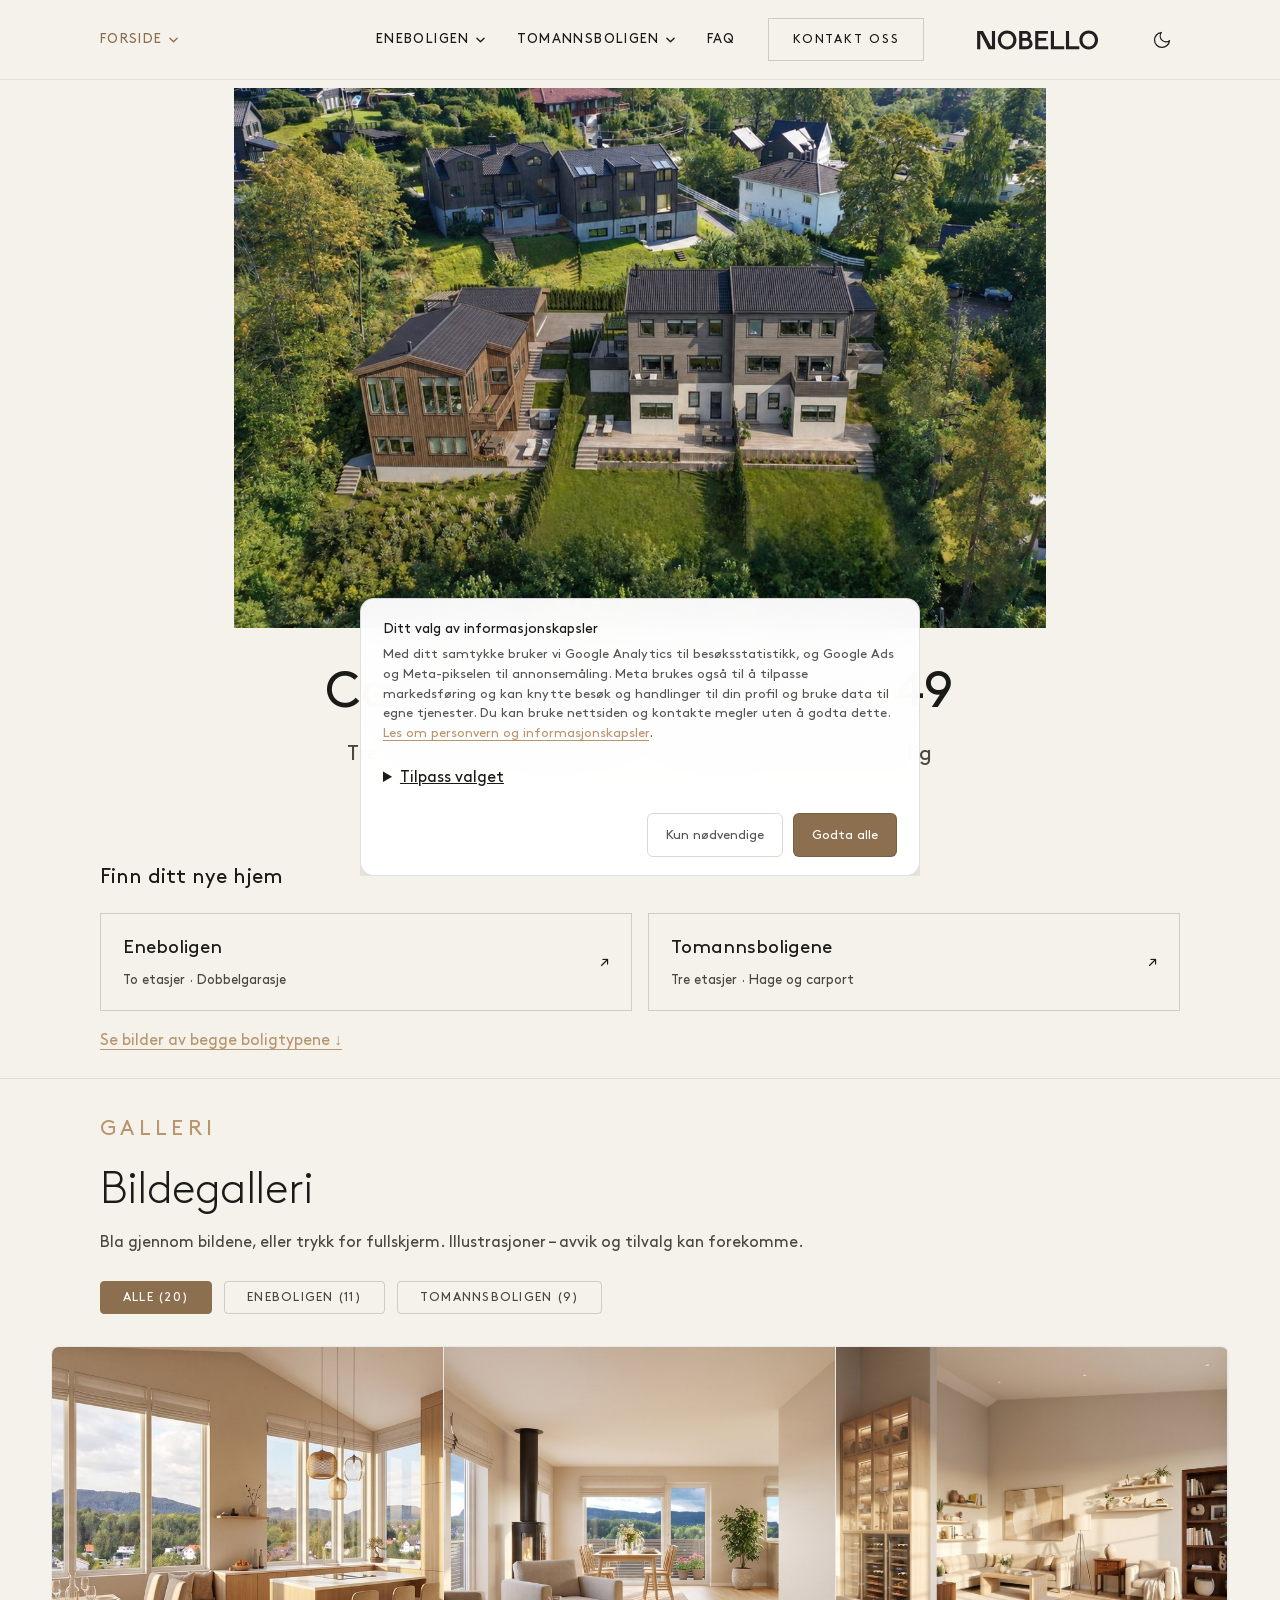
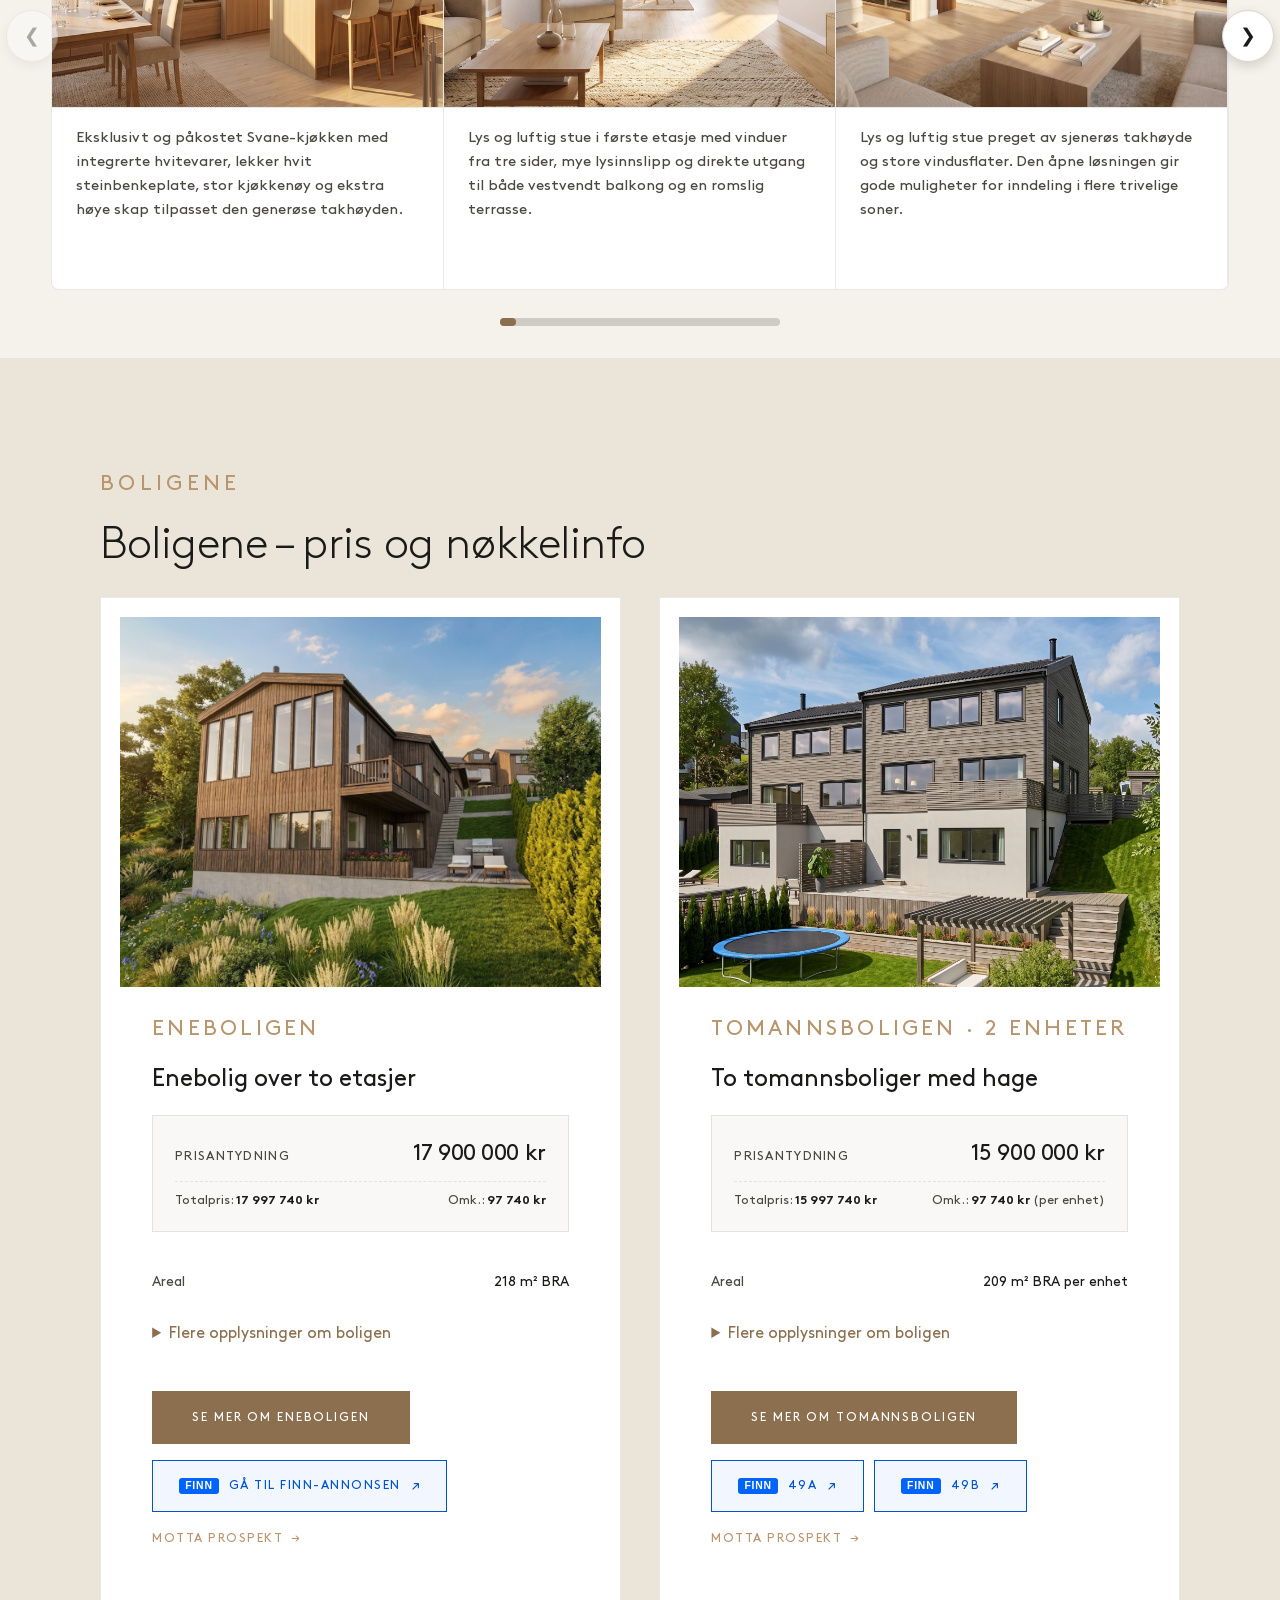
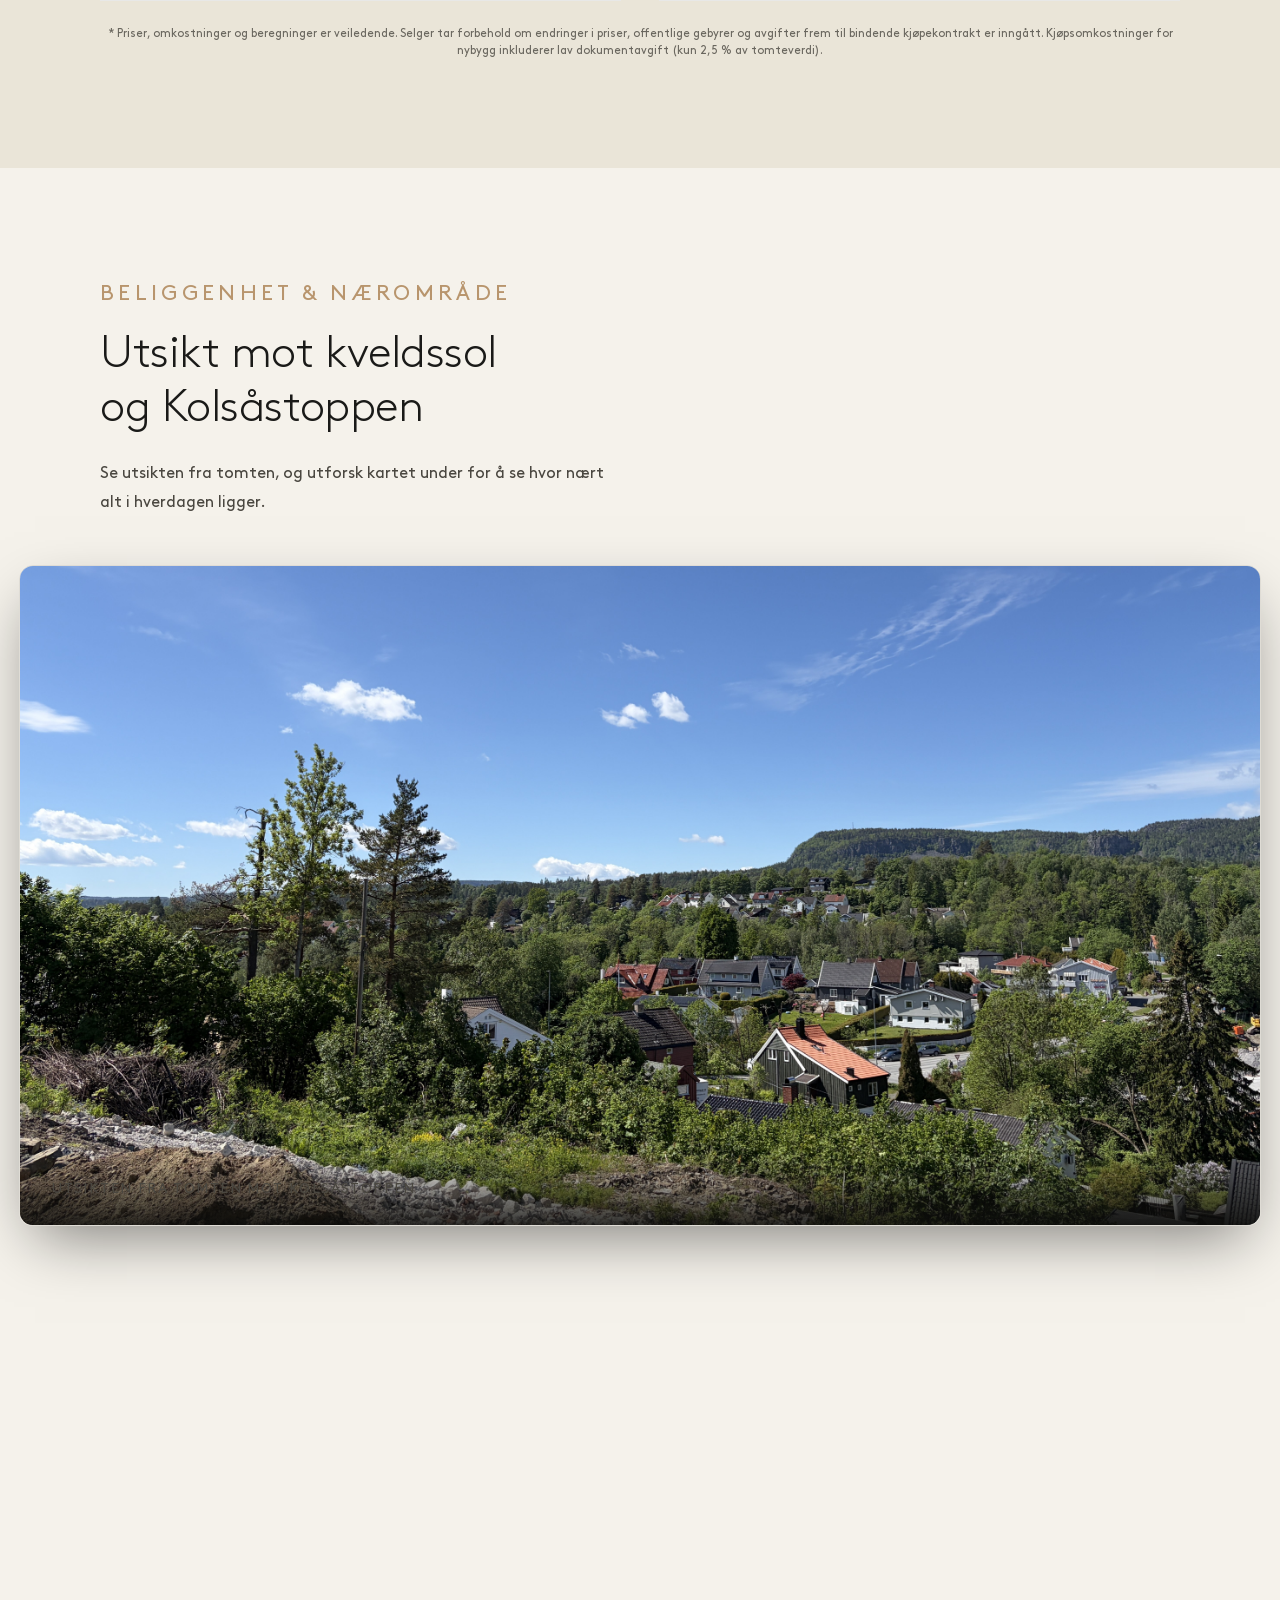
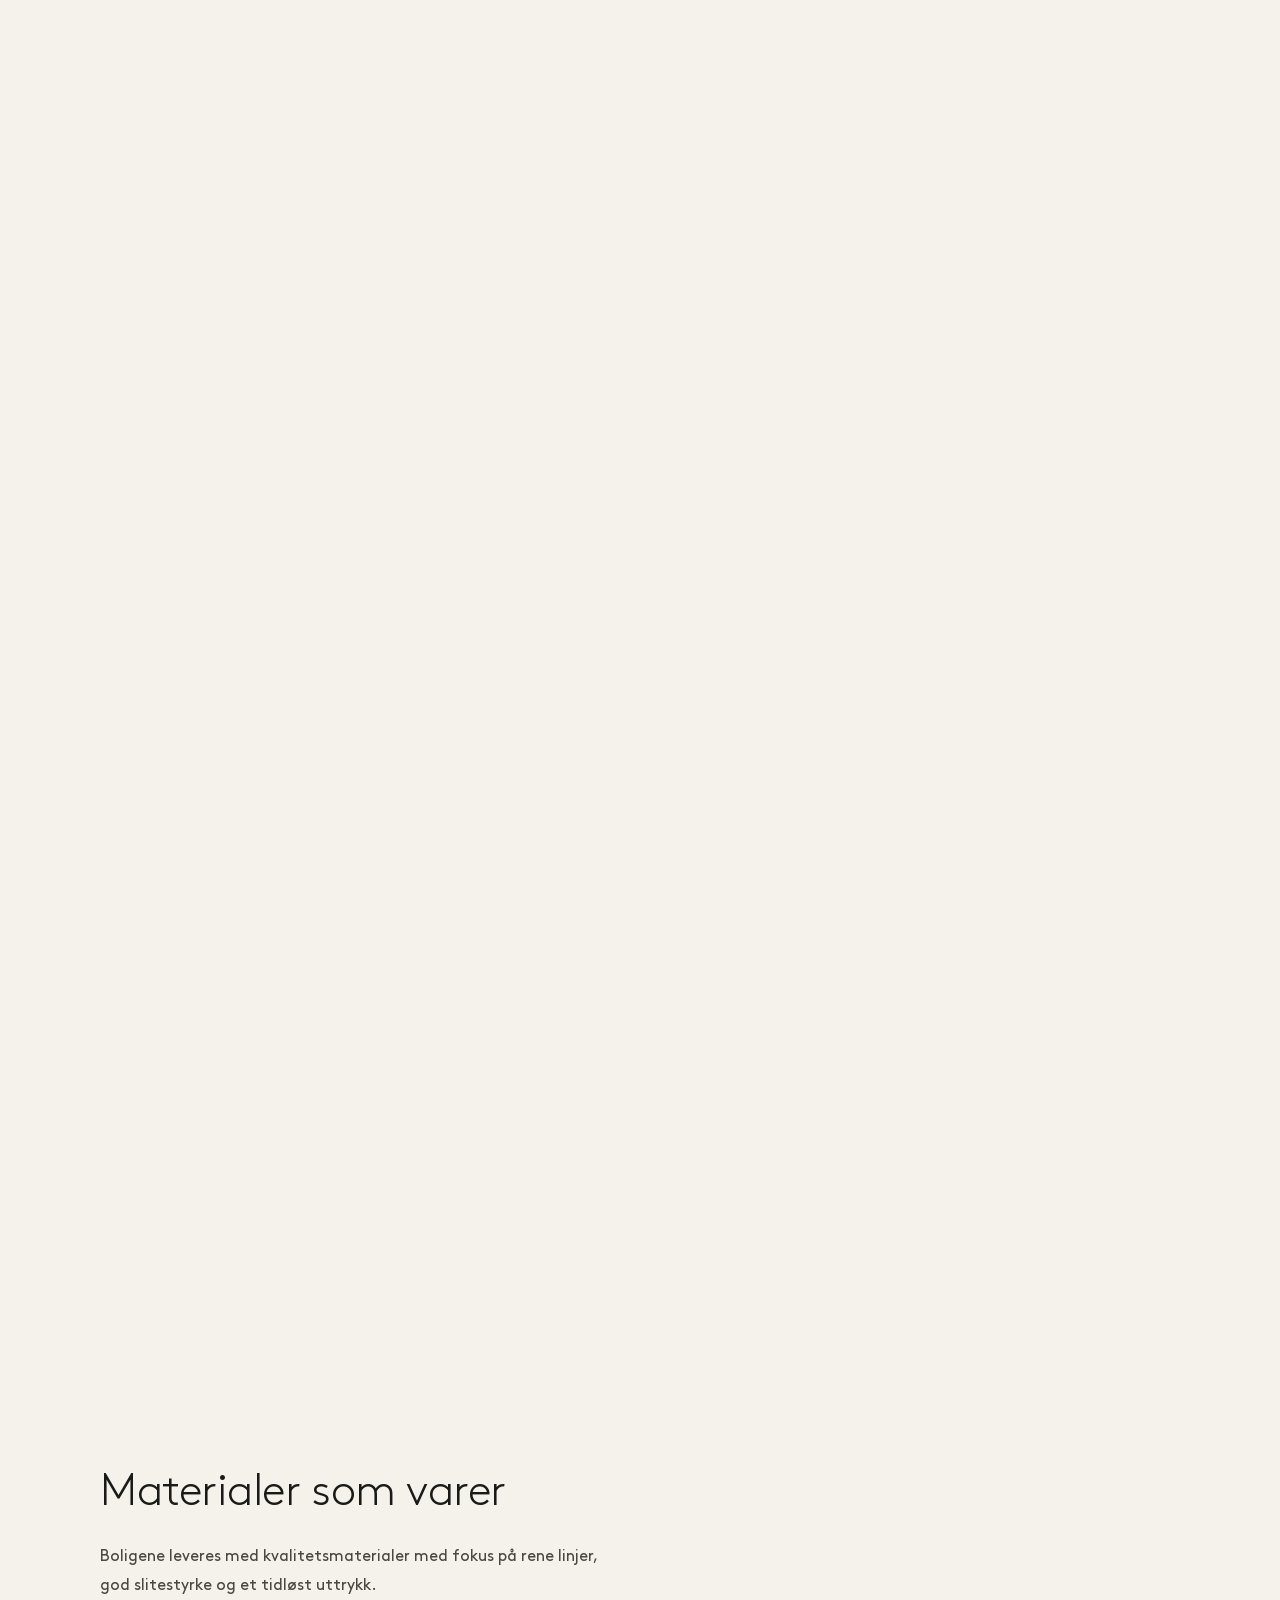
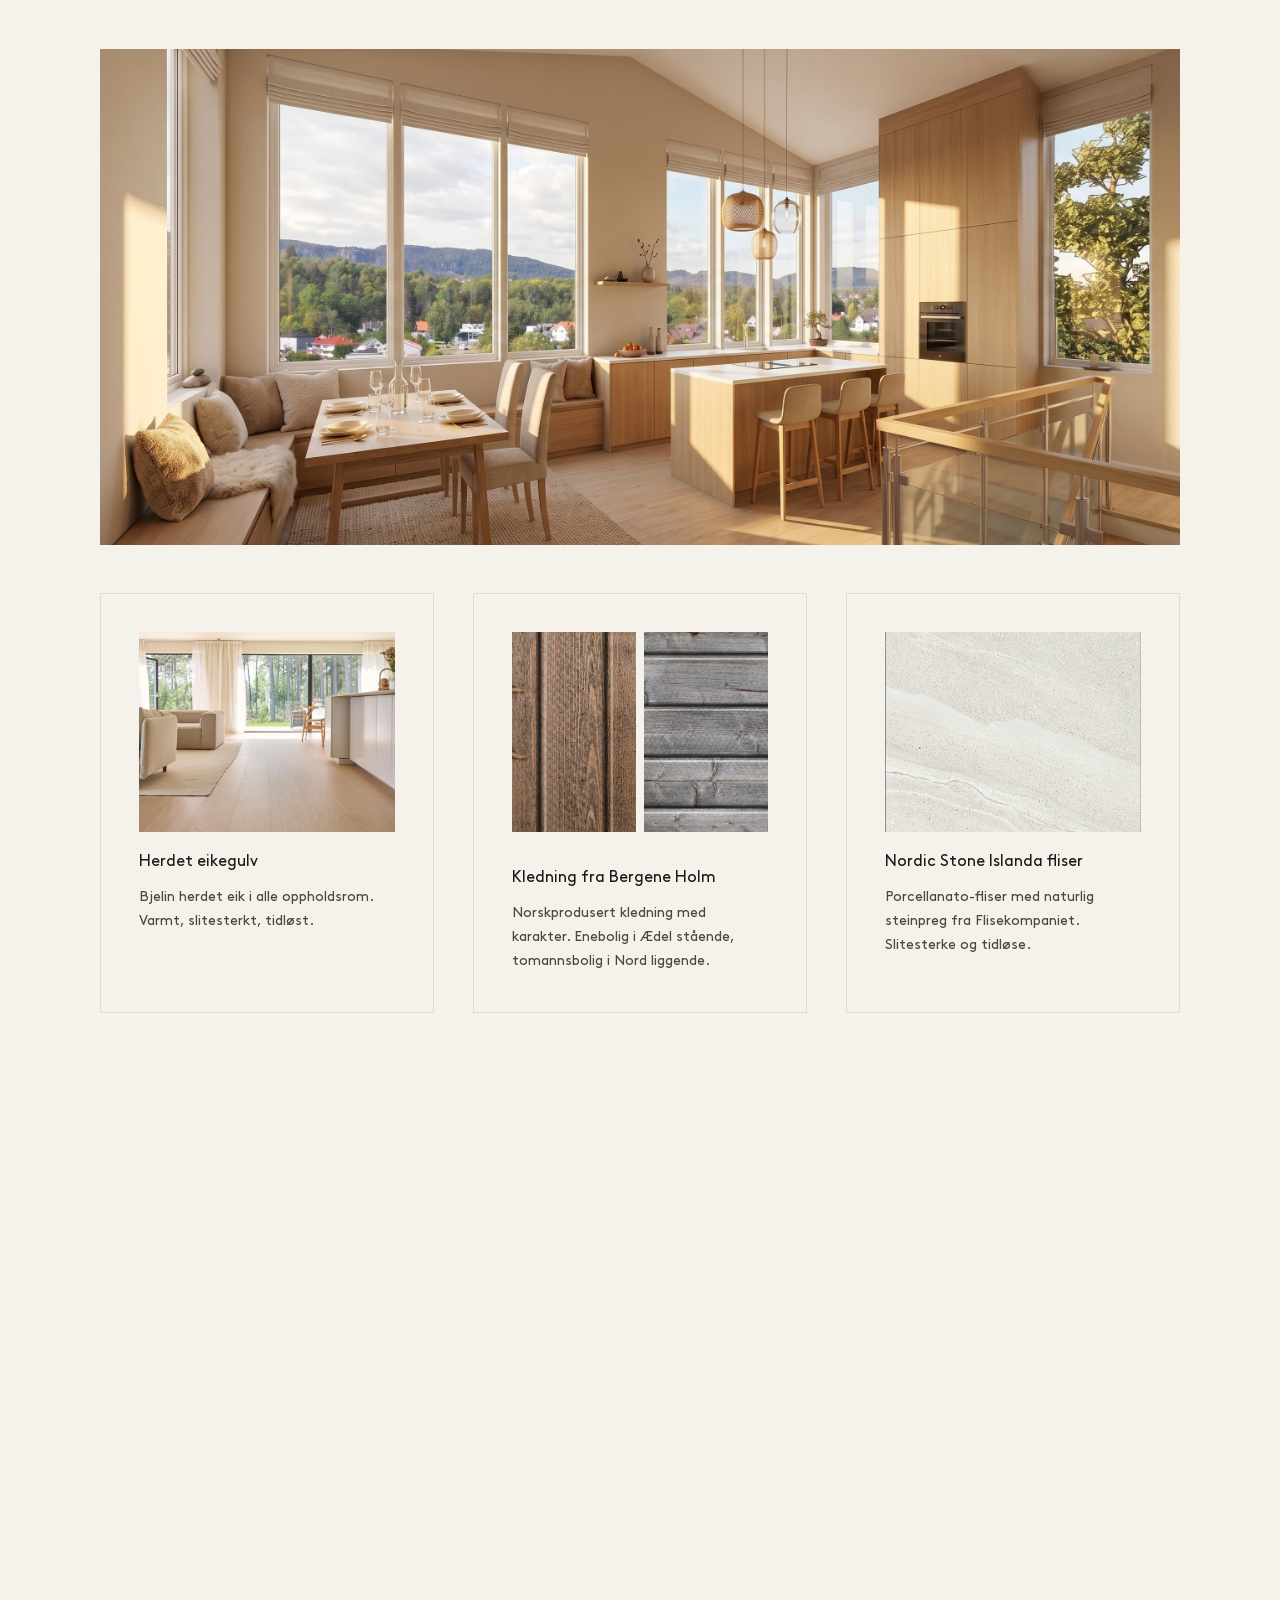
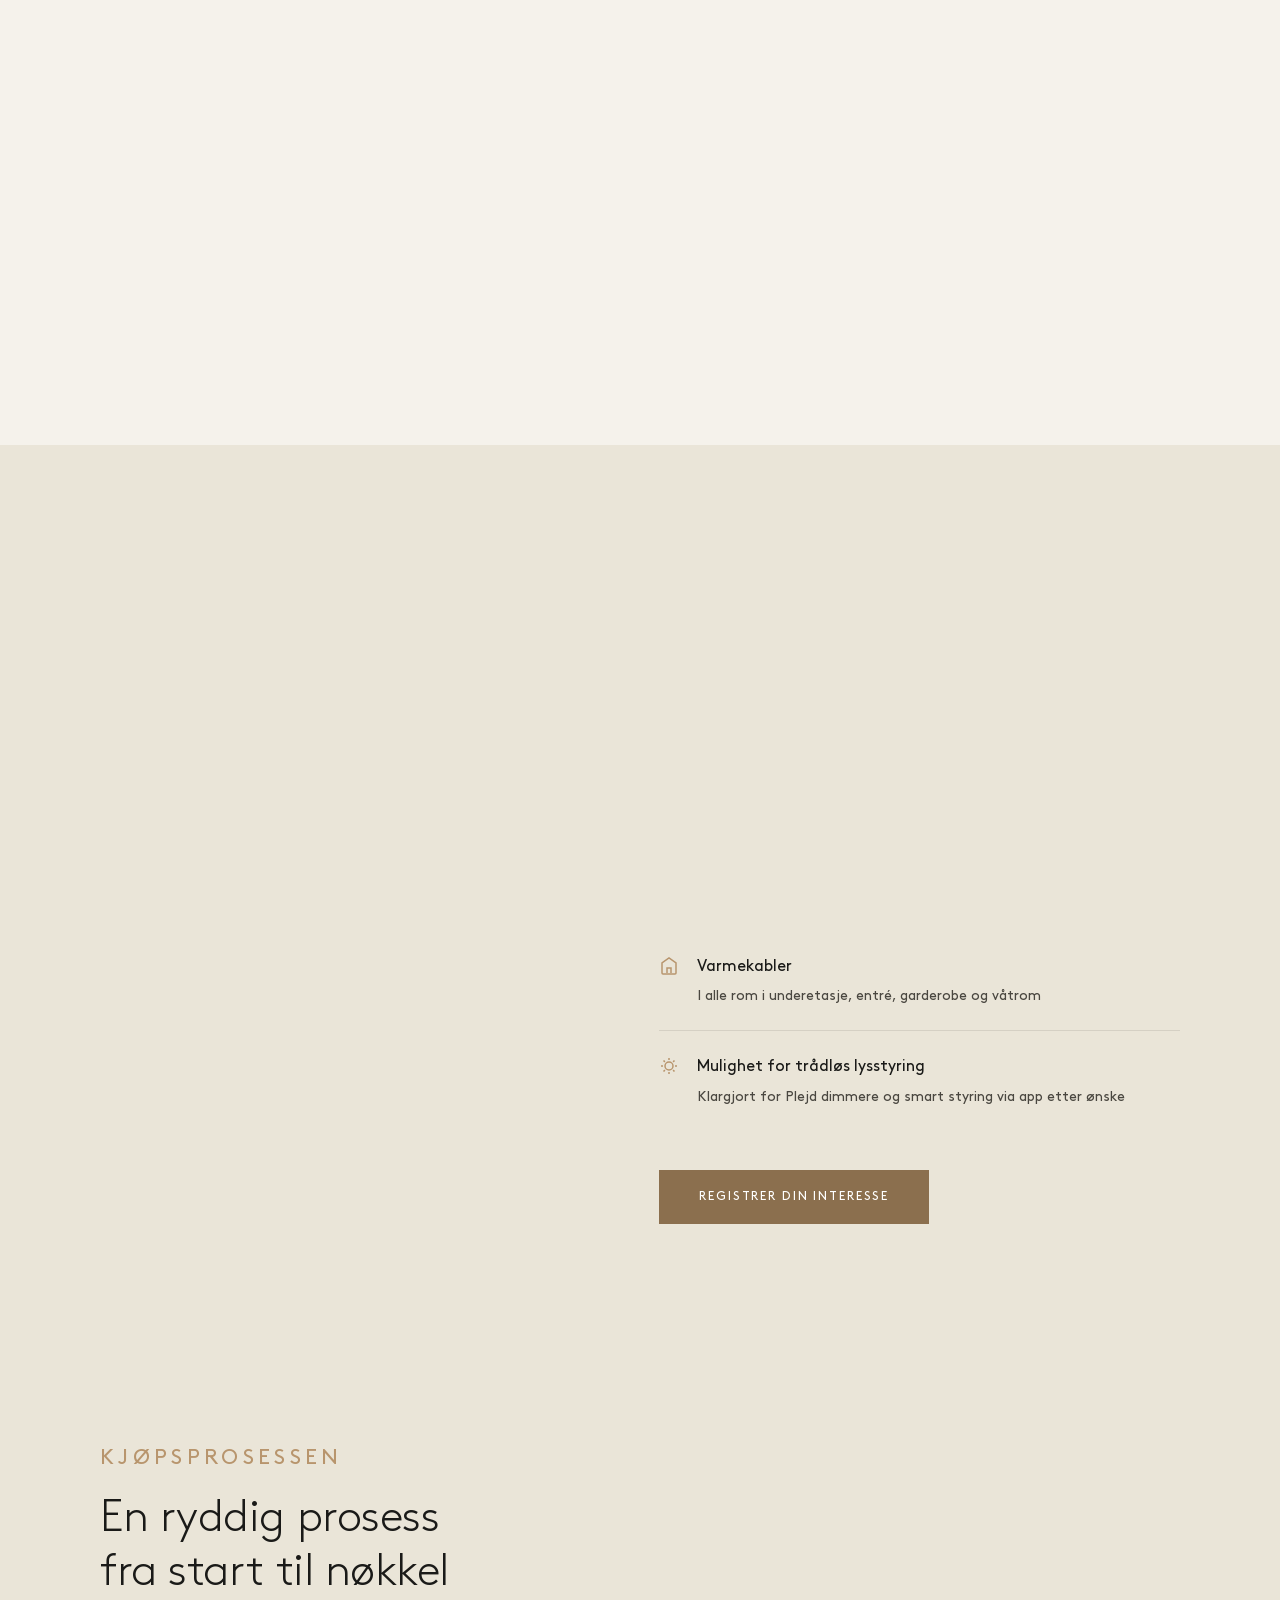
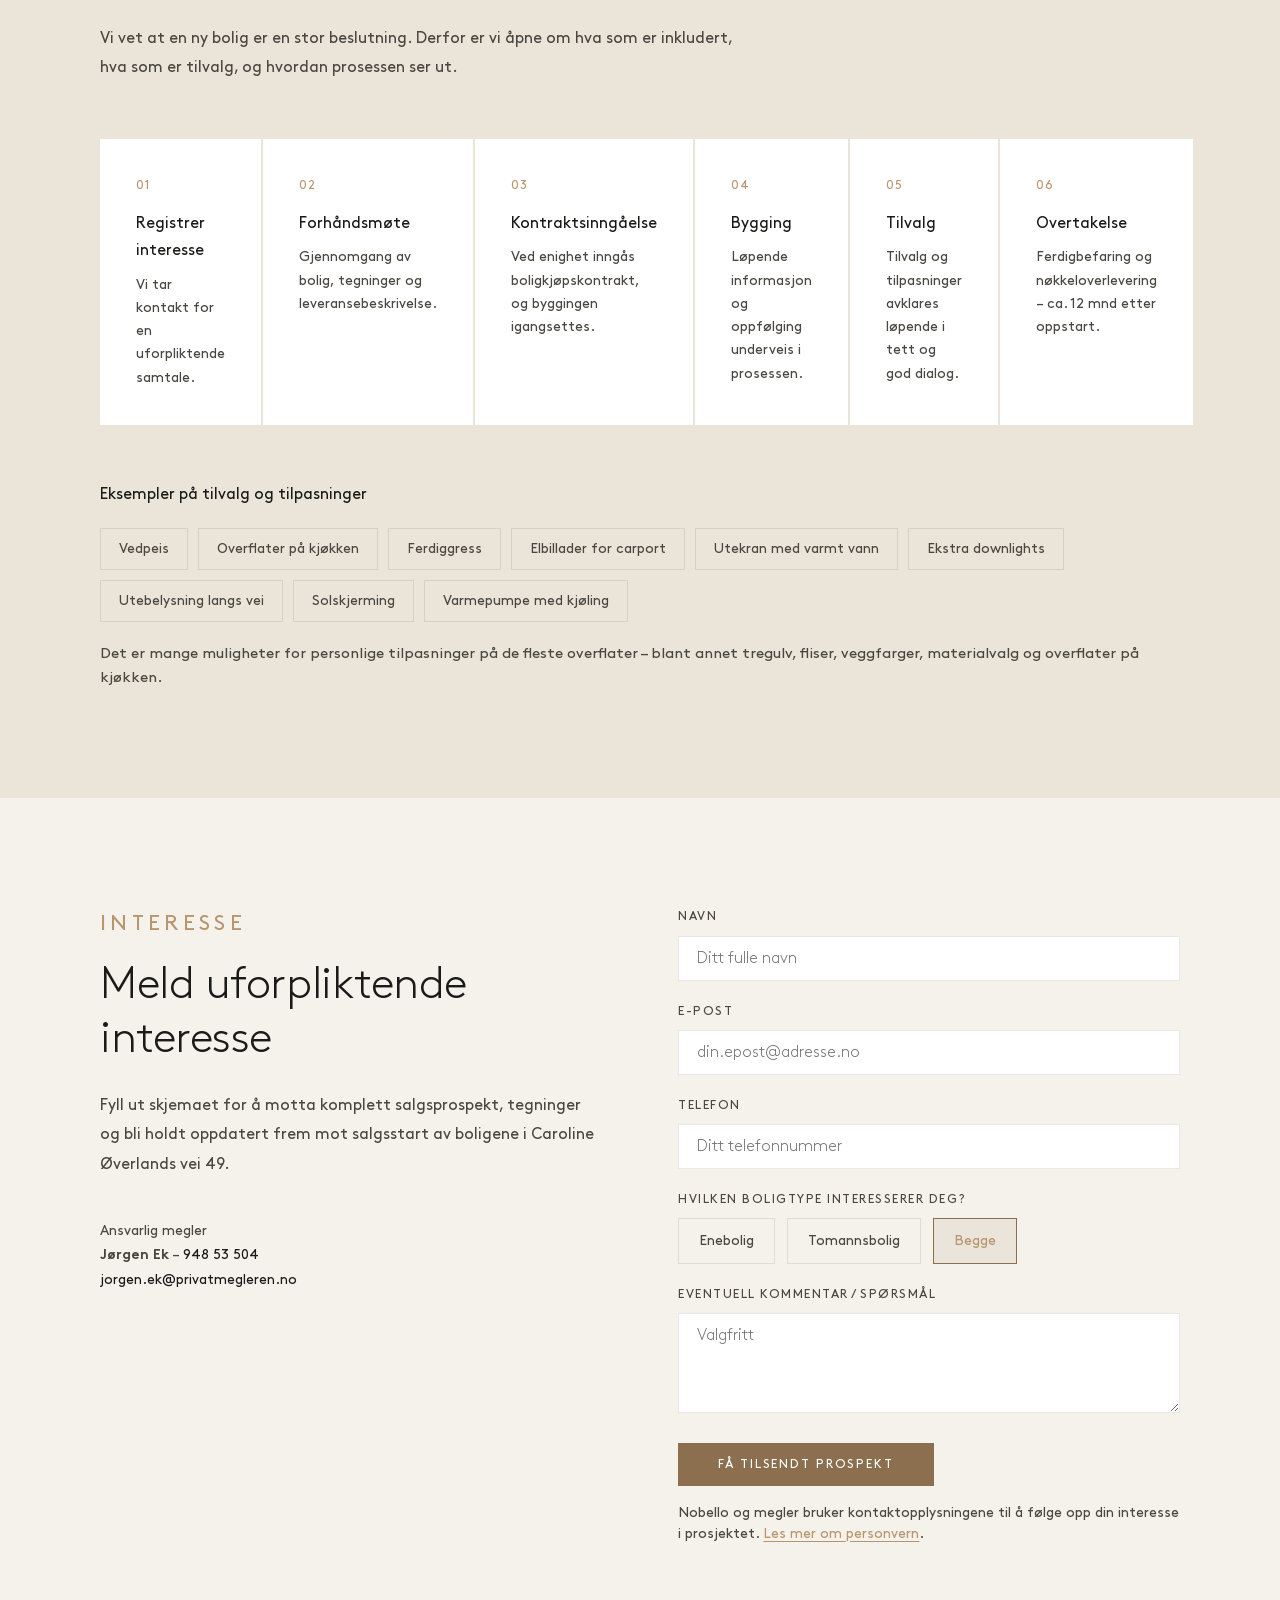
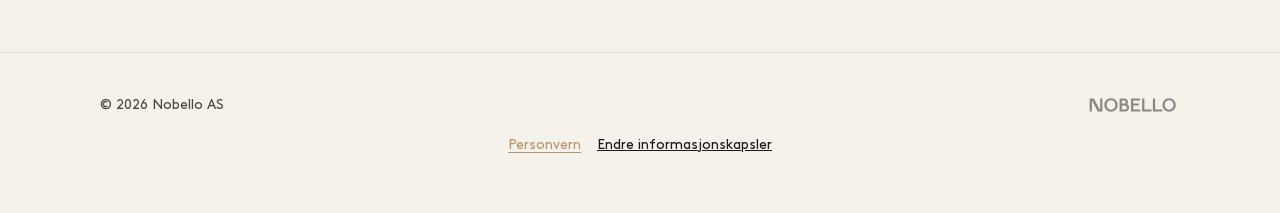
==== commit b3098bdc: "Add direct gallery shortcut to the mobile menu" ====
--- a/index.html
+++ b/index.html
@@ -36,7 +36,7 @@
     imagesrcset="images/optimized/Nytt%20forsidebilde%20C%C3%98V49-768w.jpg 768w, images/optimized/Nytt%20forsidebilde%20C%C3%98V49-1280w.jpg 1280w, images/optimized/Nytt%20forsidebilde%20C%C3%98V49-1920w.jpg 1296w"
     imagesizes="100vw">
   <link rel="stylesheet" href="privacy.css?v=20260911">
-  <link rel="stylesheet" href="navigation.css?v=20260915">
+  <link rel="stylesheet" href="navigation.css?v=20260915-gallery">
   <link rel="stylesheet" href="page-flow.css?v=20260915">
 </head>
 
@@ -75,6 +75,7 @@
 </div>
       </div>
       <div class="navbar__links">
+                <a href="#galleri" class="navbar__link navbar__gallery-shortcut">Galleri</a>
         <div class="navbar__dropdown" id="navEneboligDropdown">
           <a href="enebolig.html" class="navbar__link" id="navEneboligLink" aria-expanded="false" aria-haspopup="true">
             Eneboligen
--- a/navigation.css
+++ b/navigation.css
@@ -1,5 +1,5 @@
 /* Shared navigation: keep every destination reachable on narrow screens. */
-.navbar__mobile-header { display: none; }
+.navbar__mobile-header, .navbar__gallery-shortcut { display: none; }
 @media (max-width: 1024px) {
   .navbar.has-mobile-menu,
   .navbar.has-mobile-menu.scrolled { padding: 10px 0; }
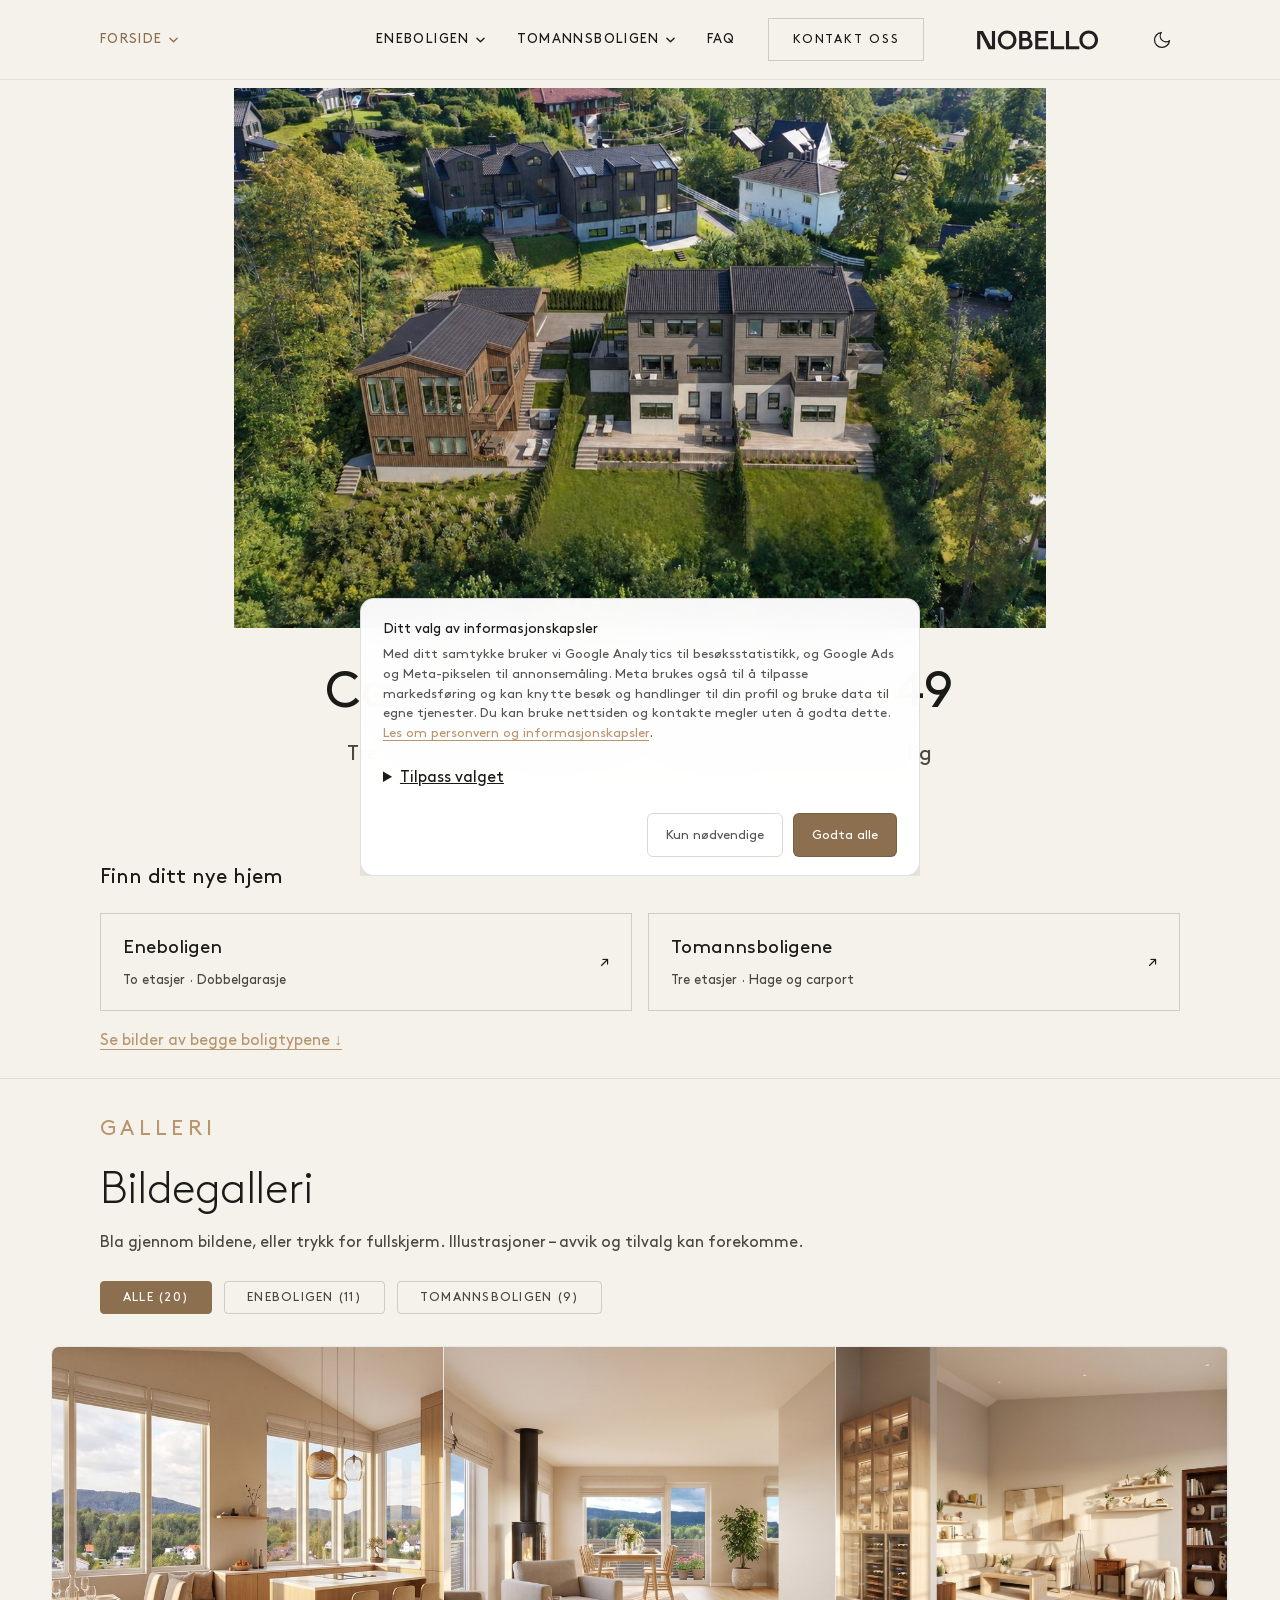
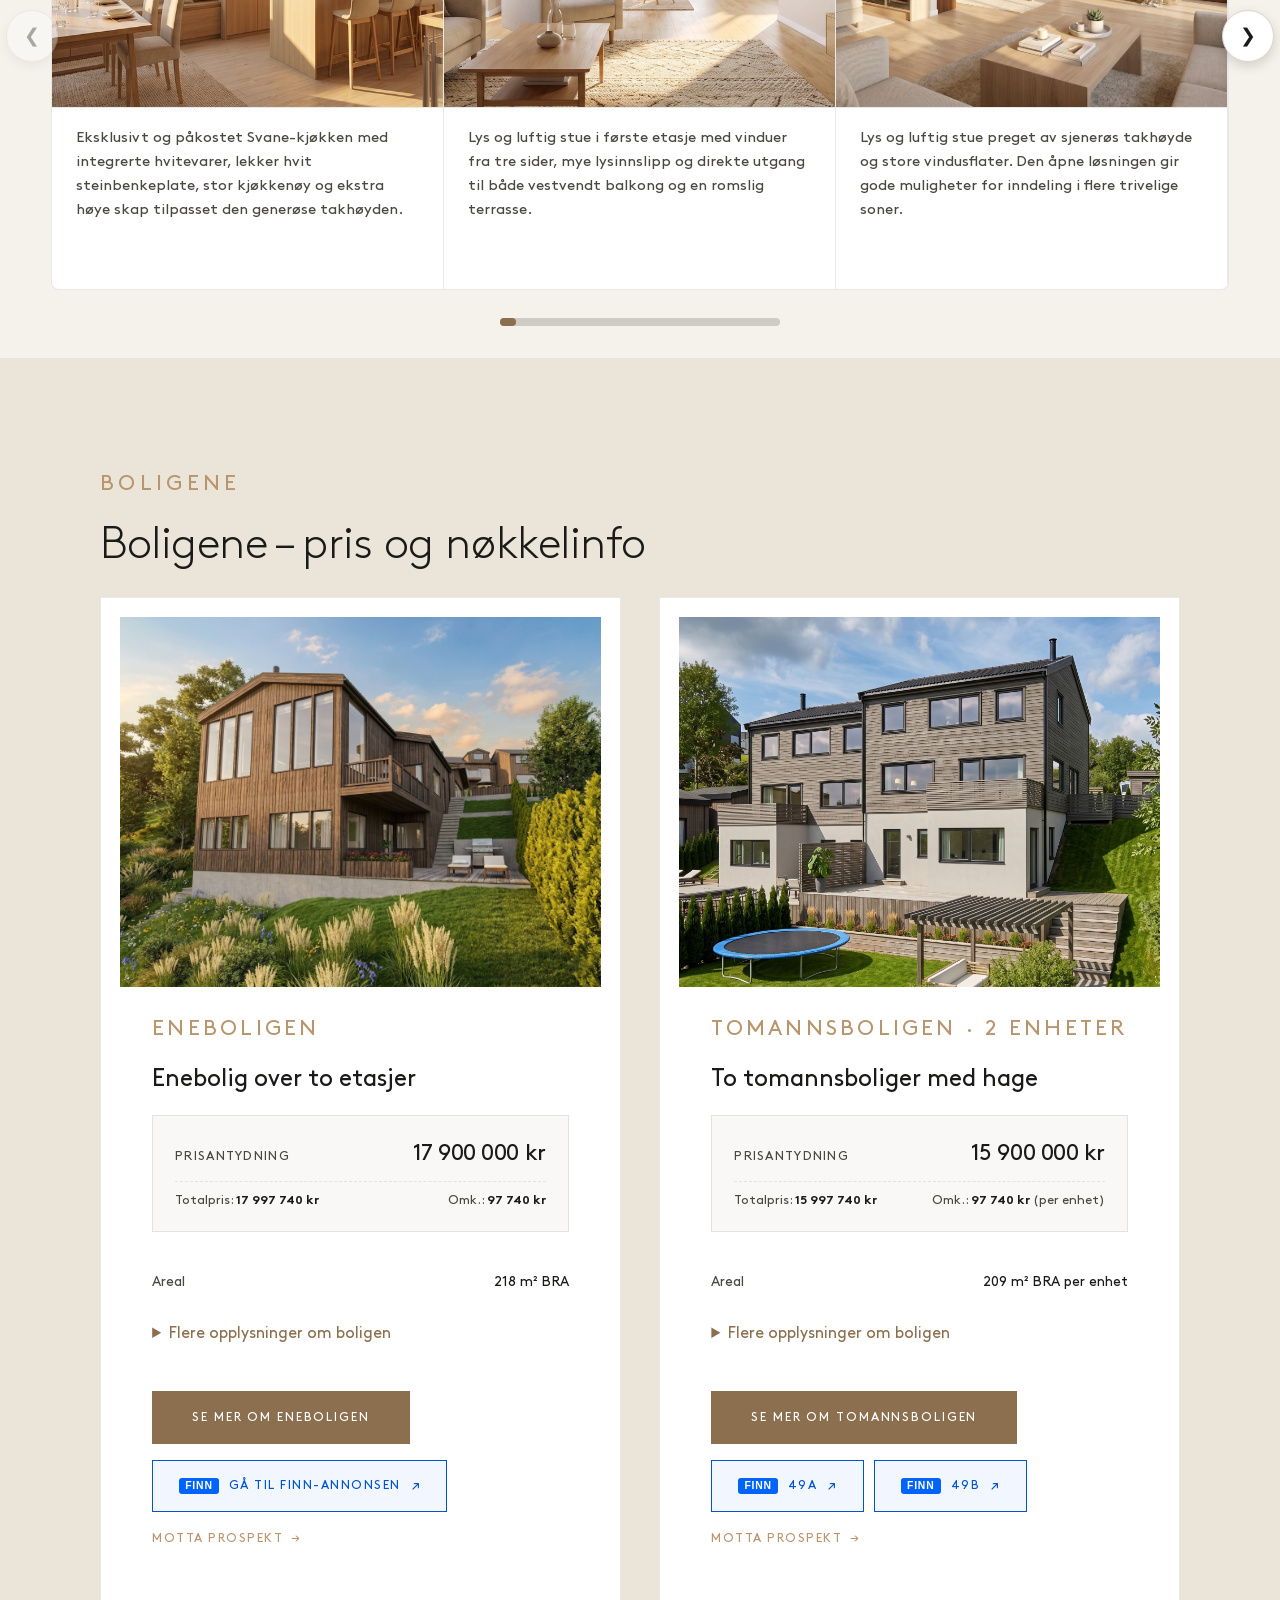
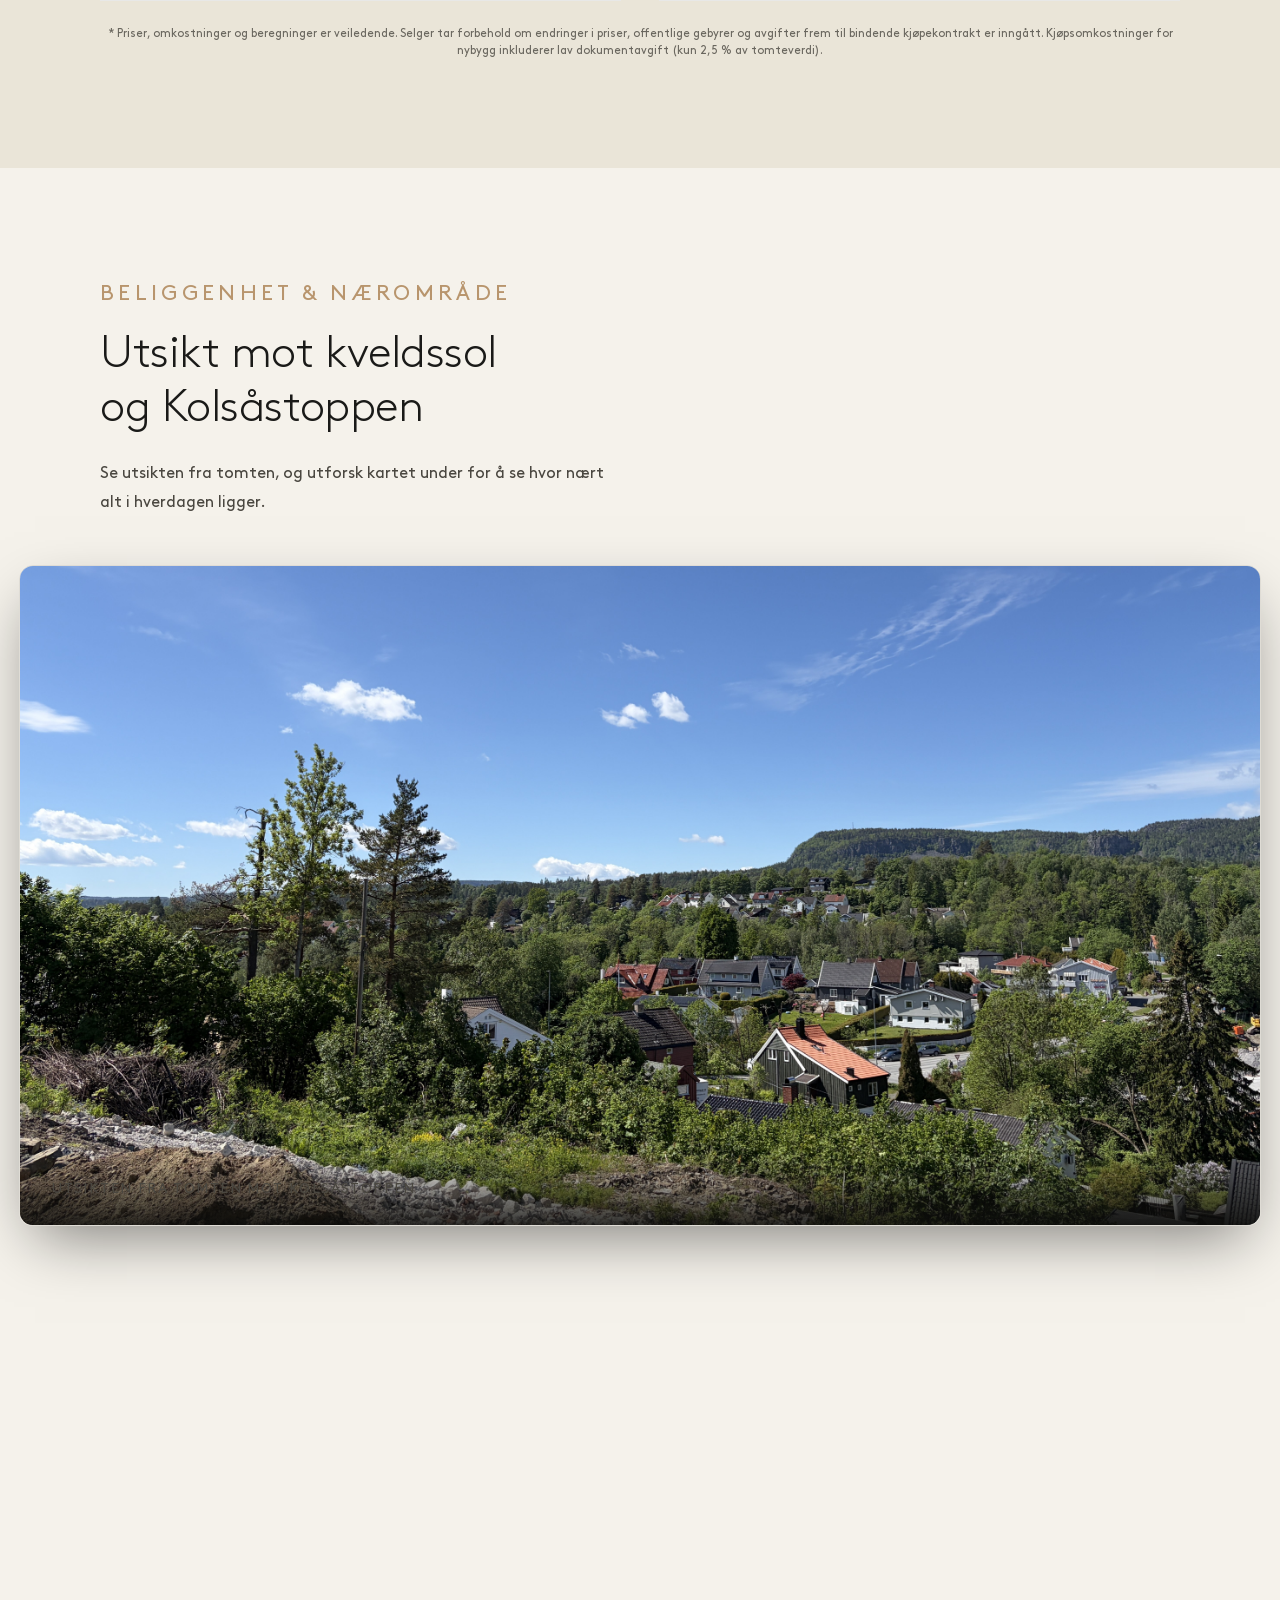
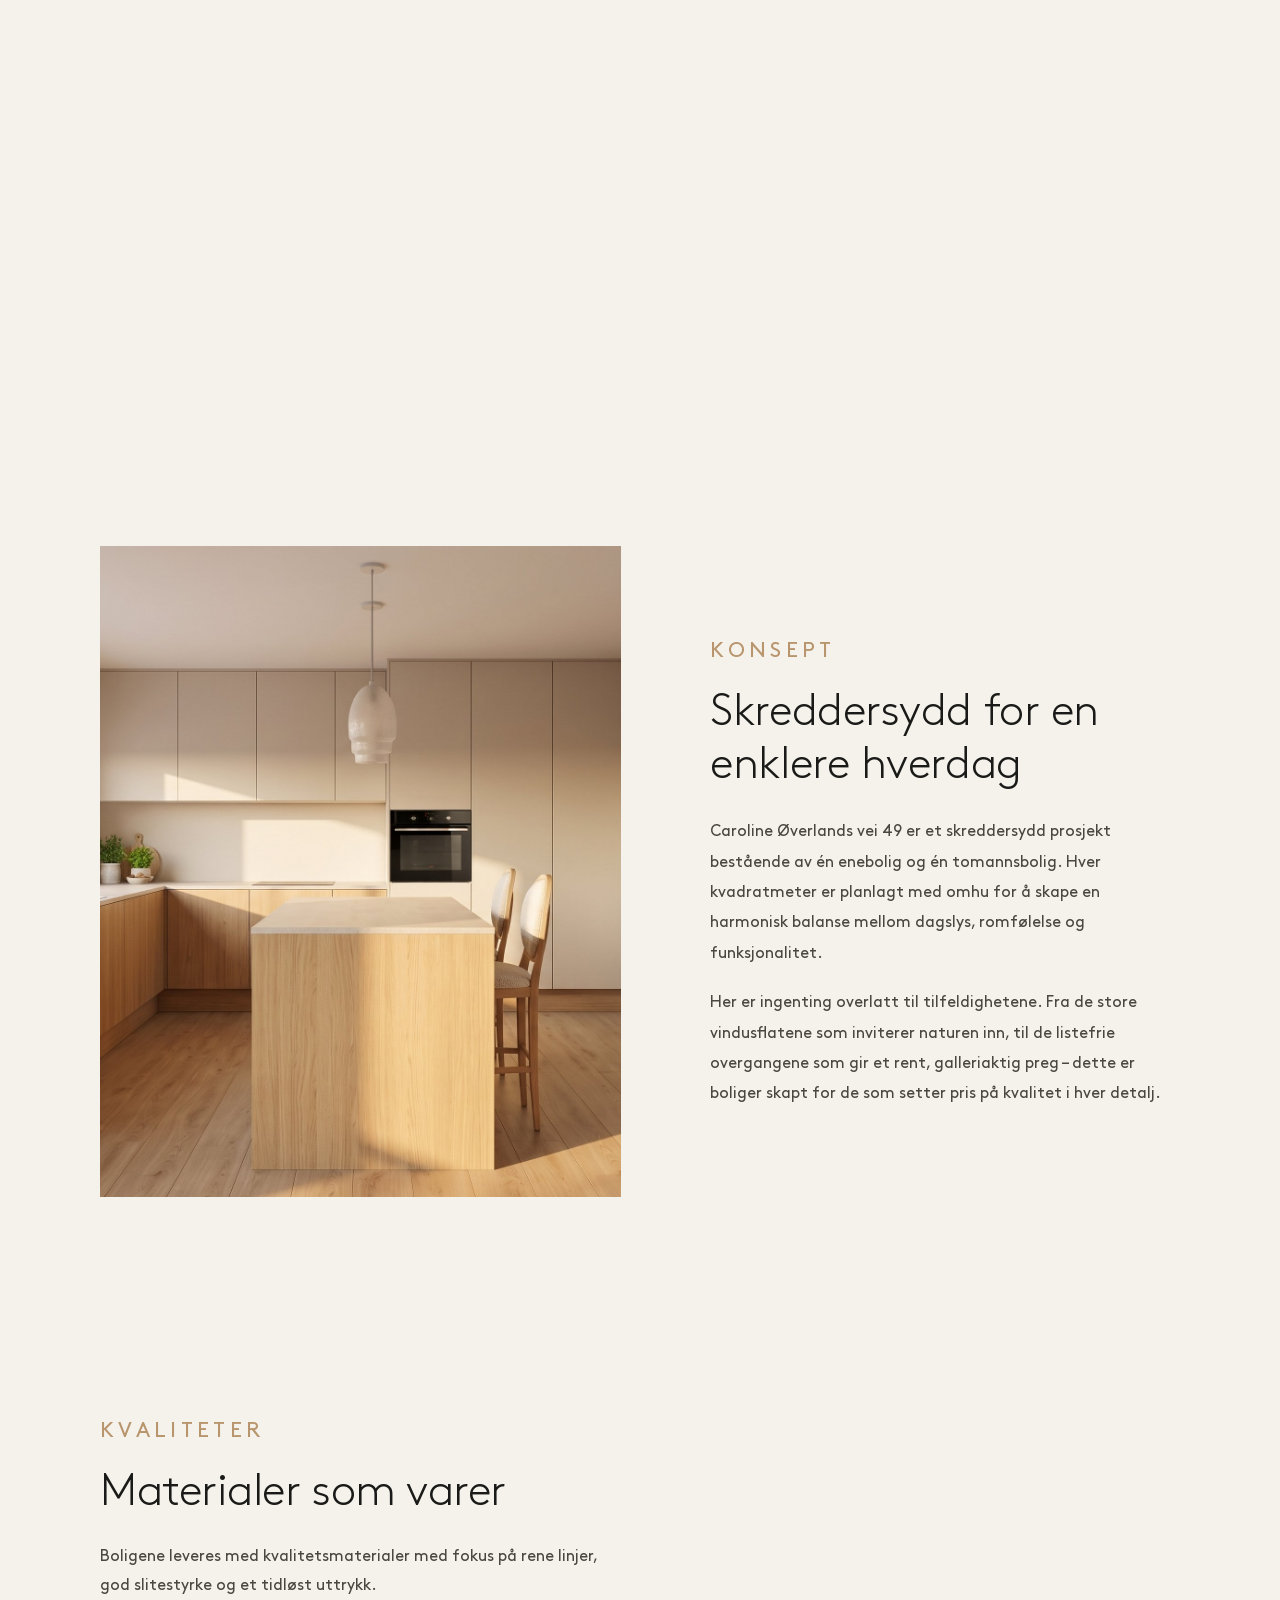
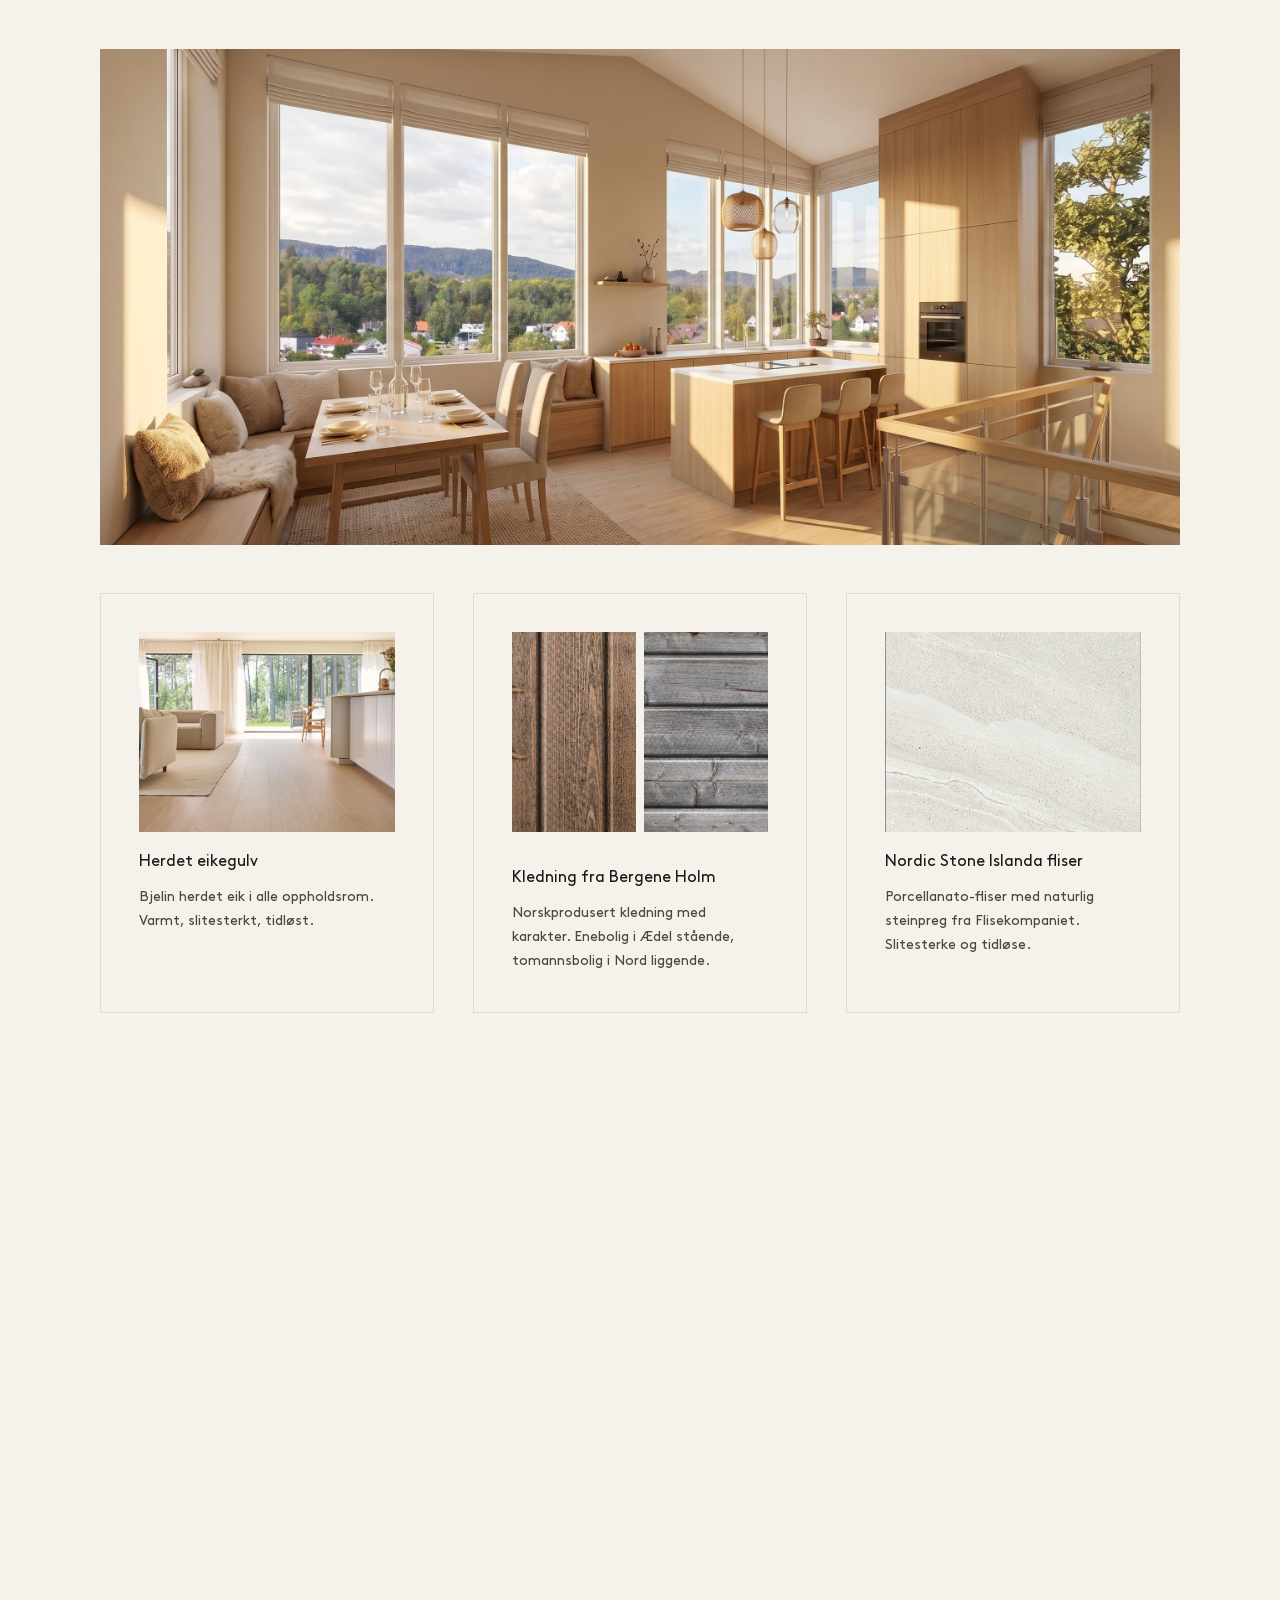
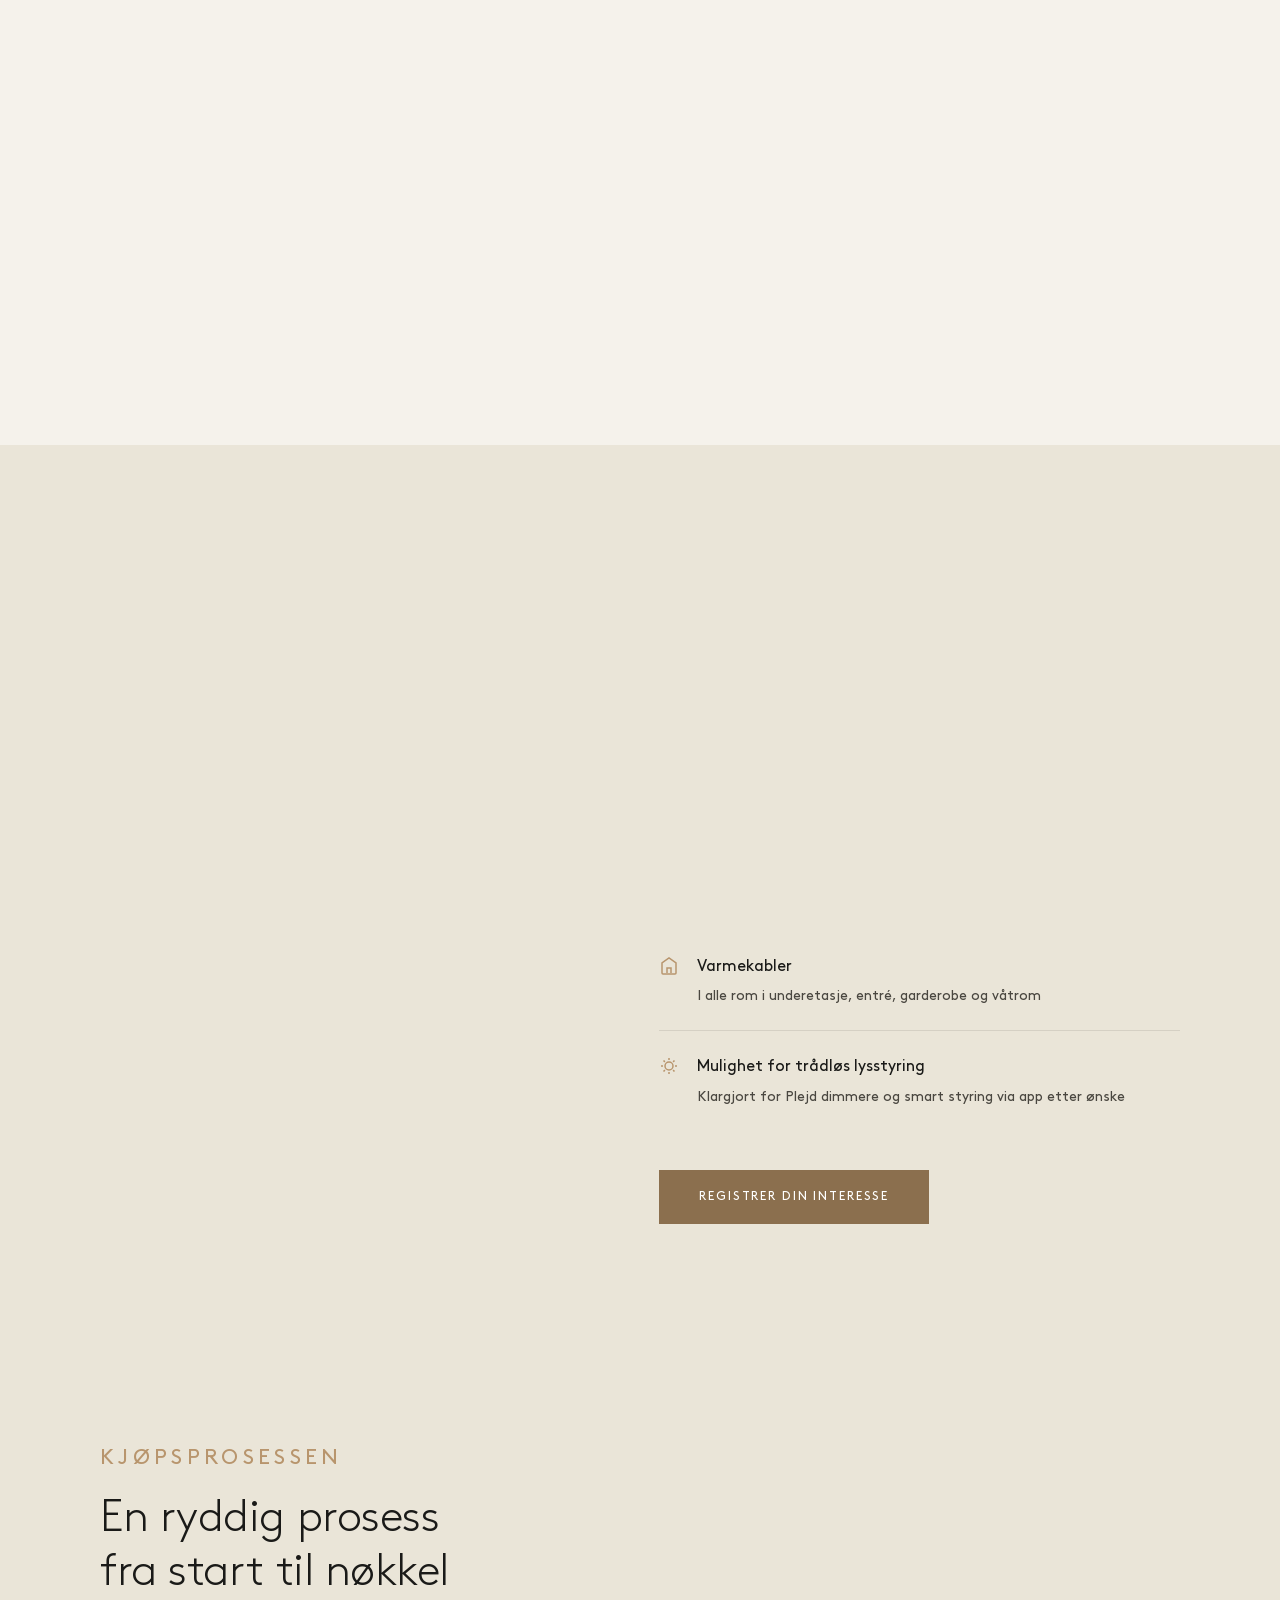
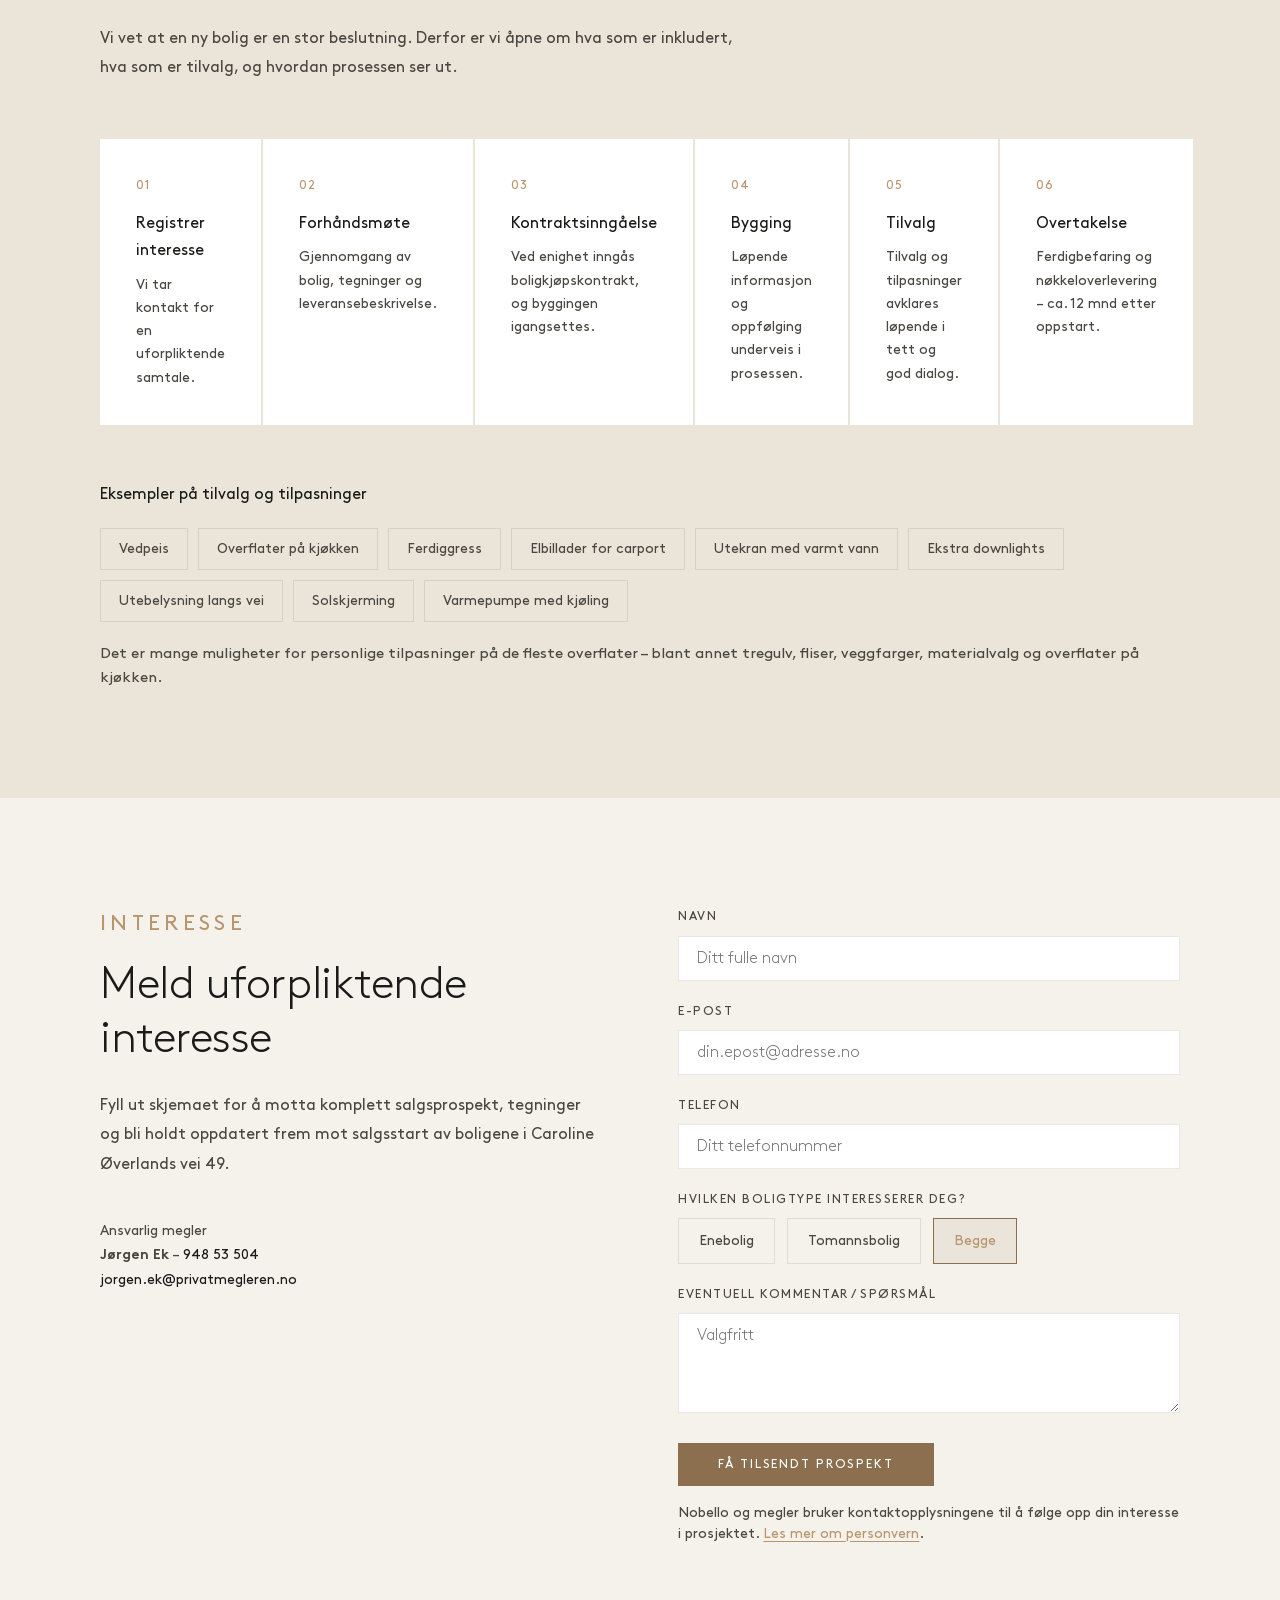
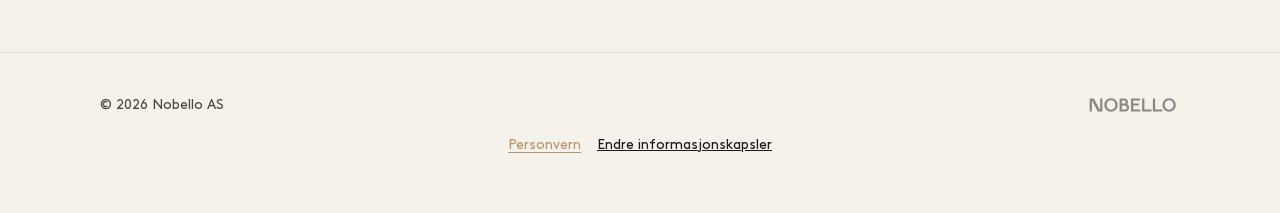
==== commit 3ba4bfc2: "Fix mobile menu icon clicks and floor plan order" ====
--- a/index.html
+++ b/index.html
@@ -1170,7 +1170,7 @@
 
   <script src="tracking.js?v=20260915"></script>
   <script src="main.js?v=20260915-mobile"></script>
-  <script src="navigation.js?v=20260915"></script>
+  <script src="navigation.js?v=20260916-menu"></script>
 </body>
 
 </html>
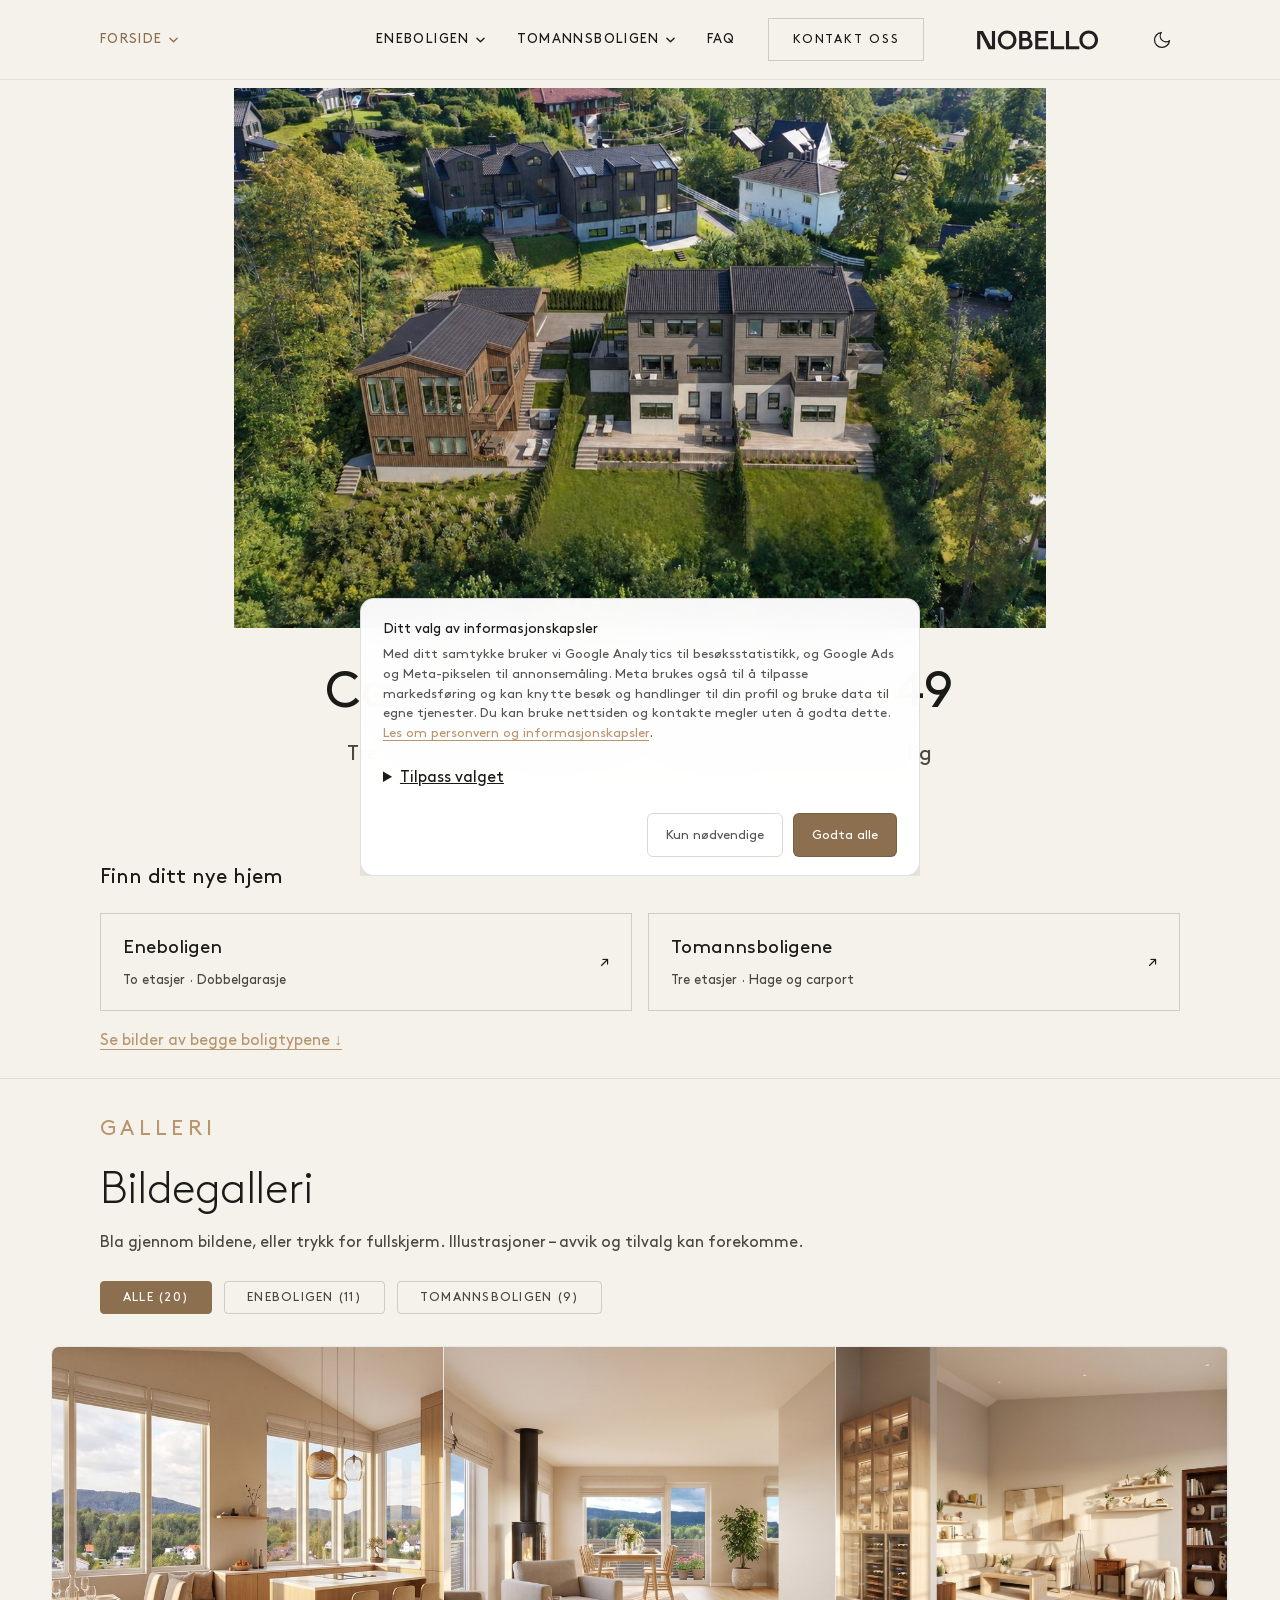
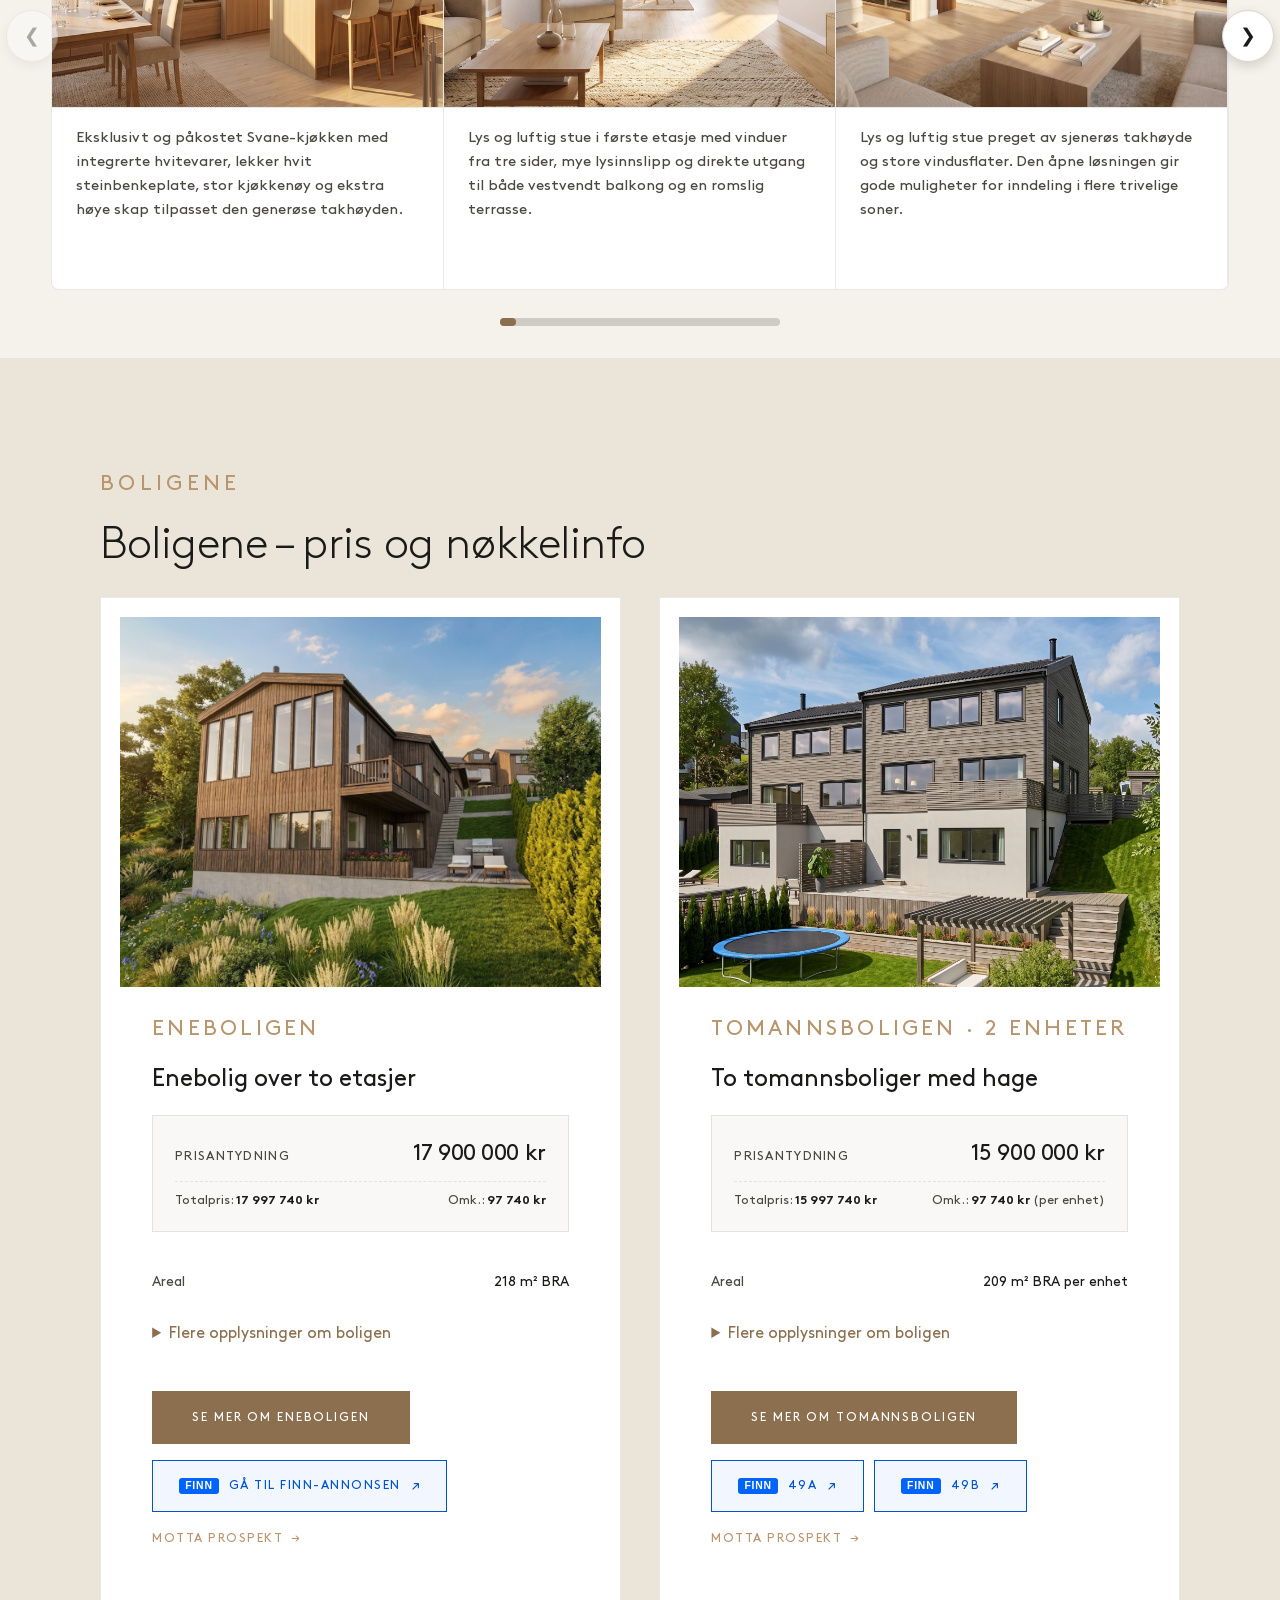
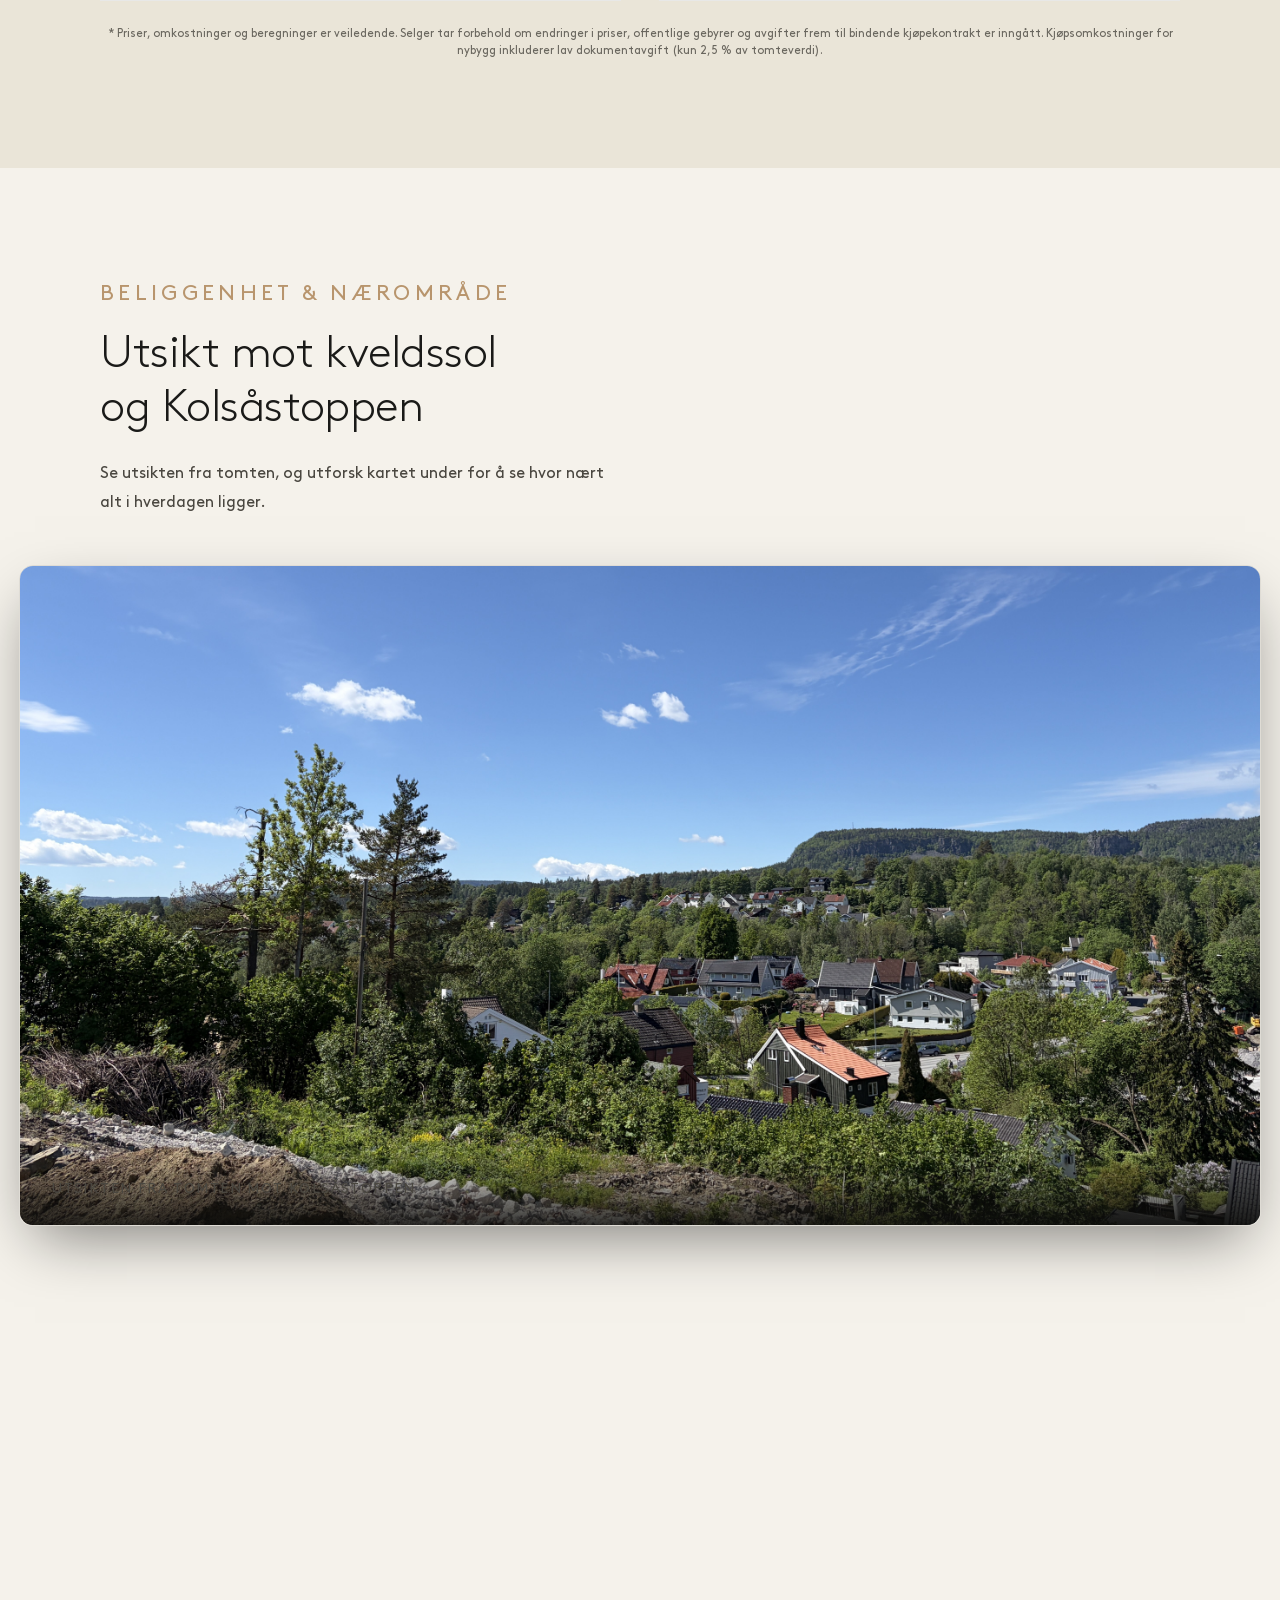
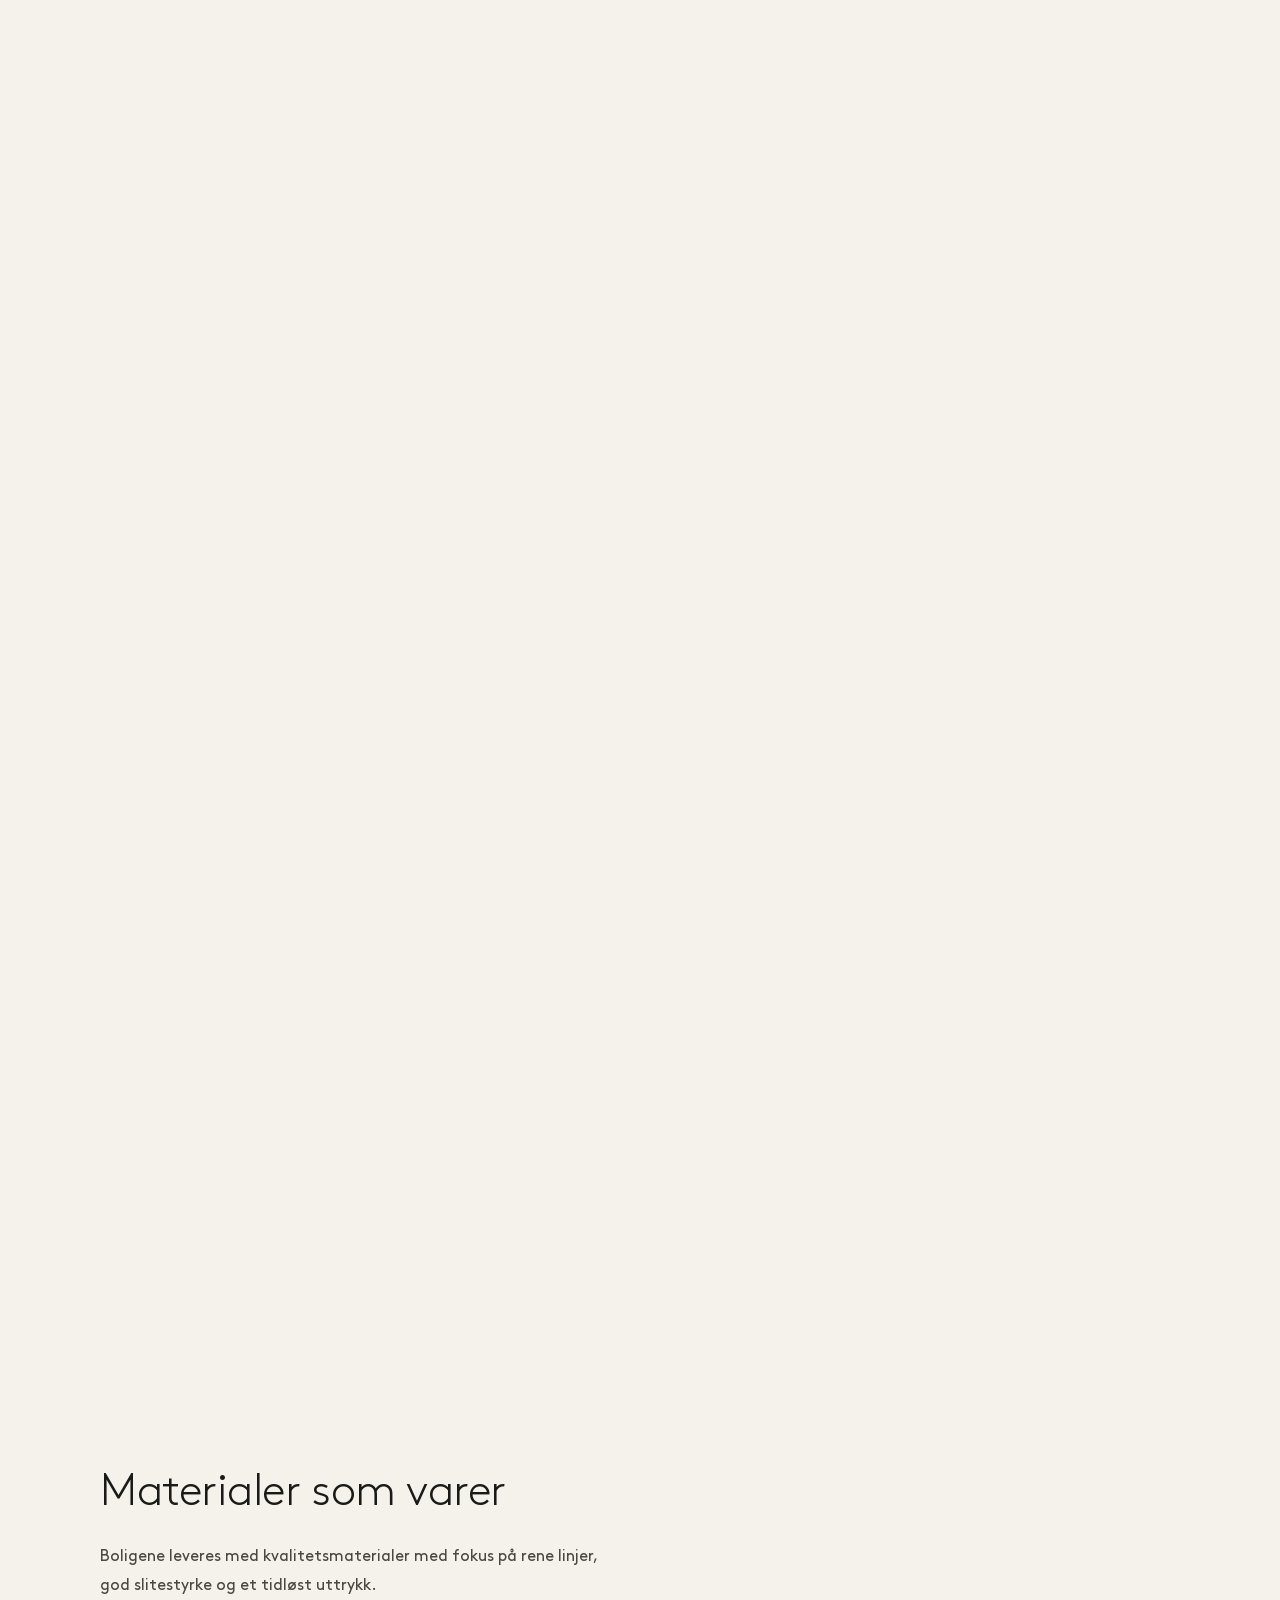
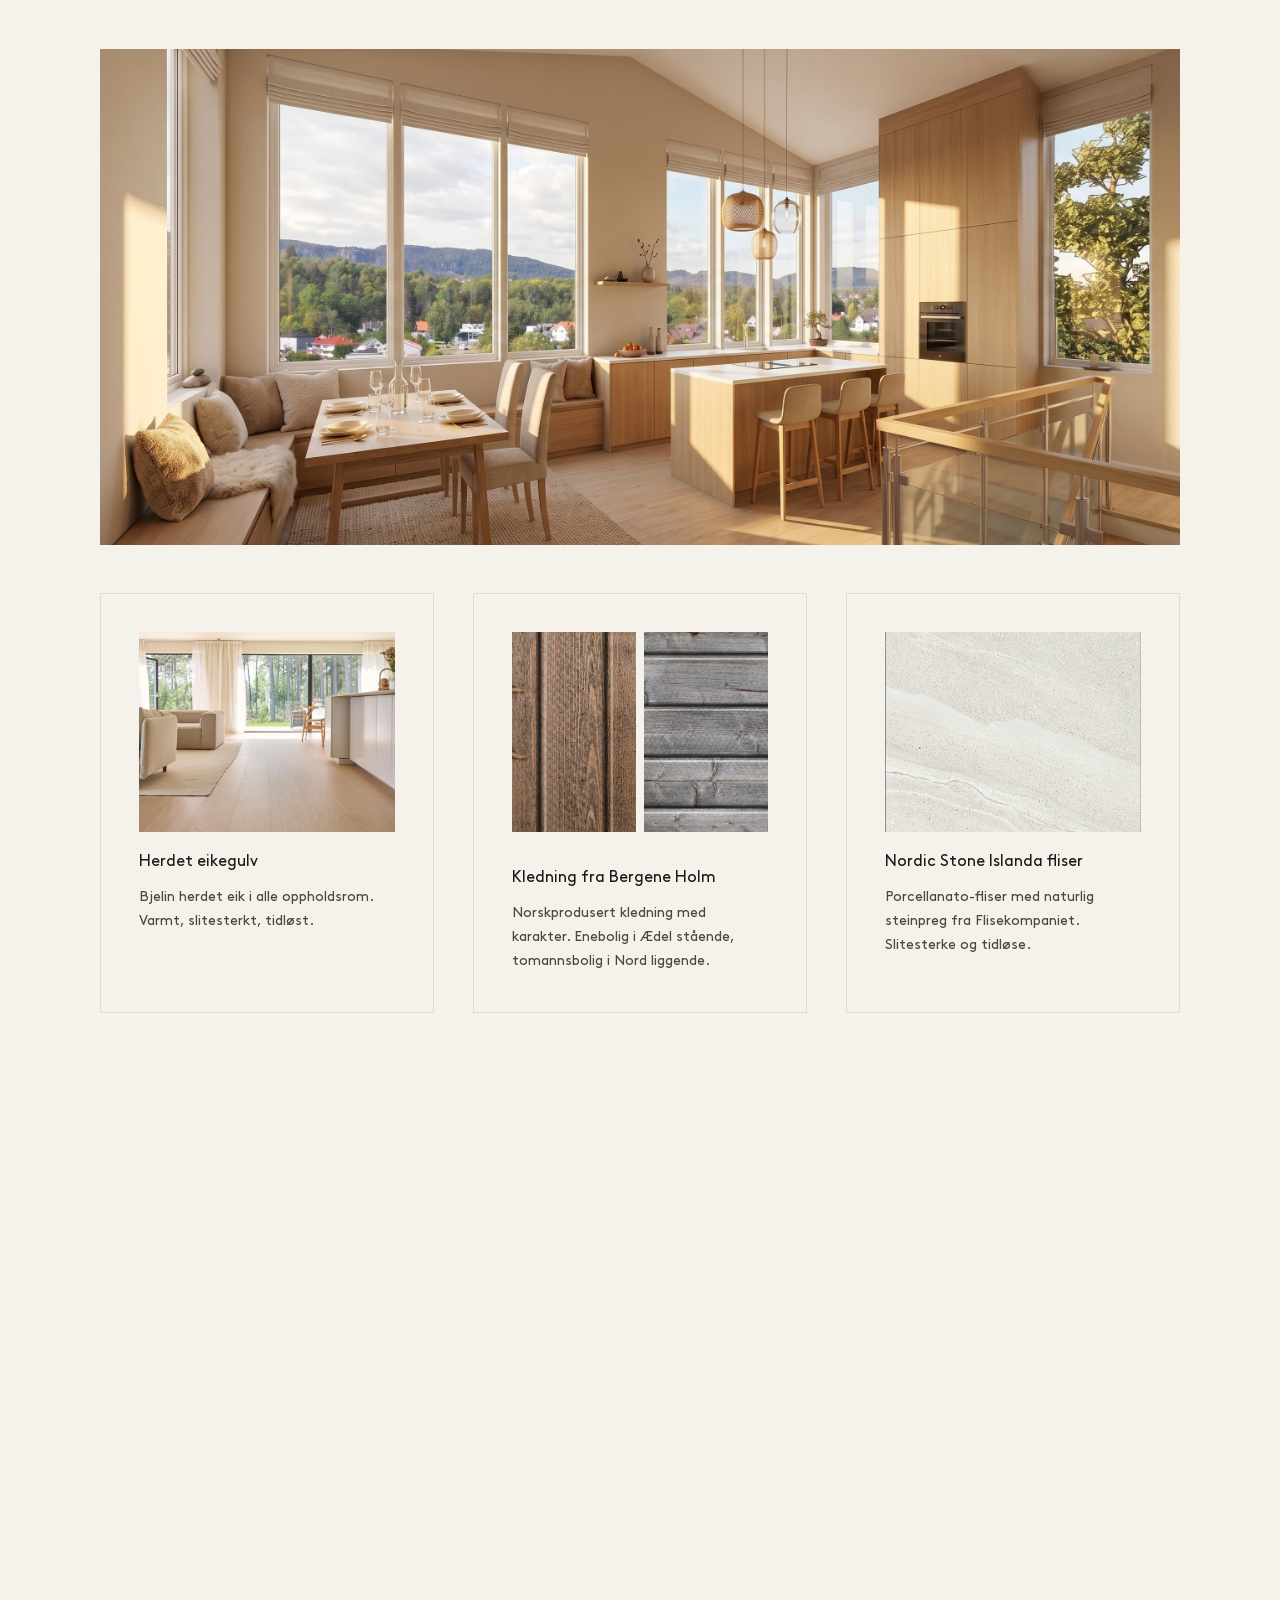
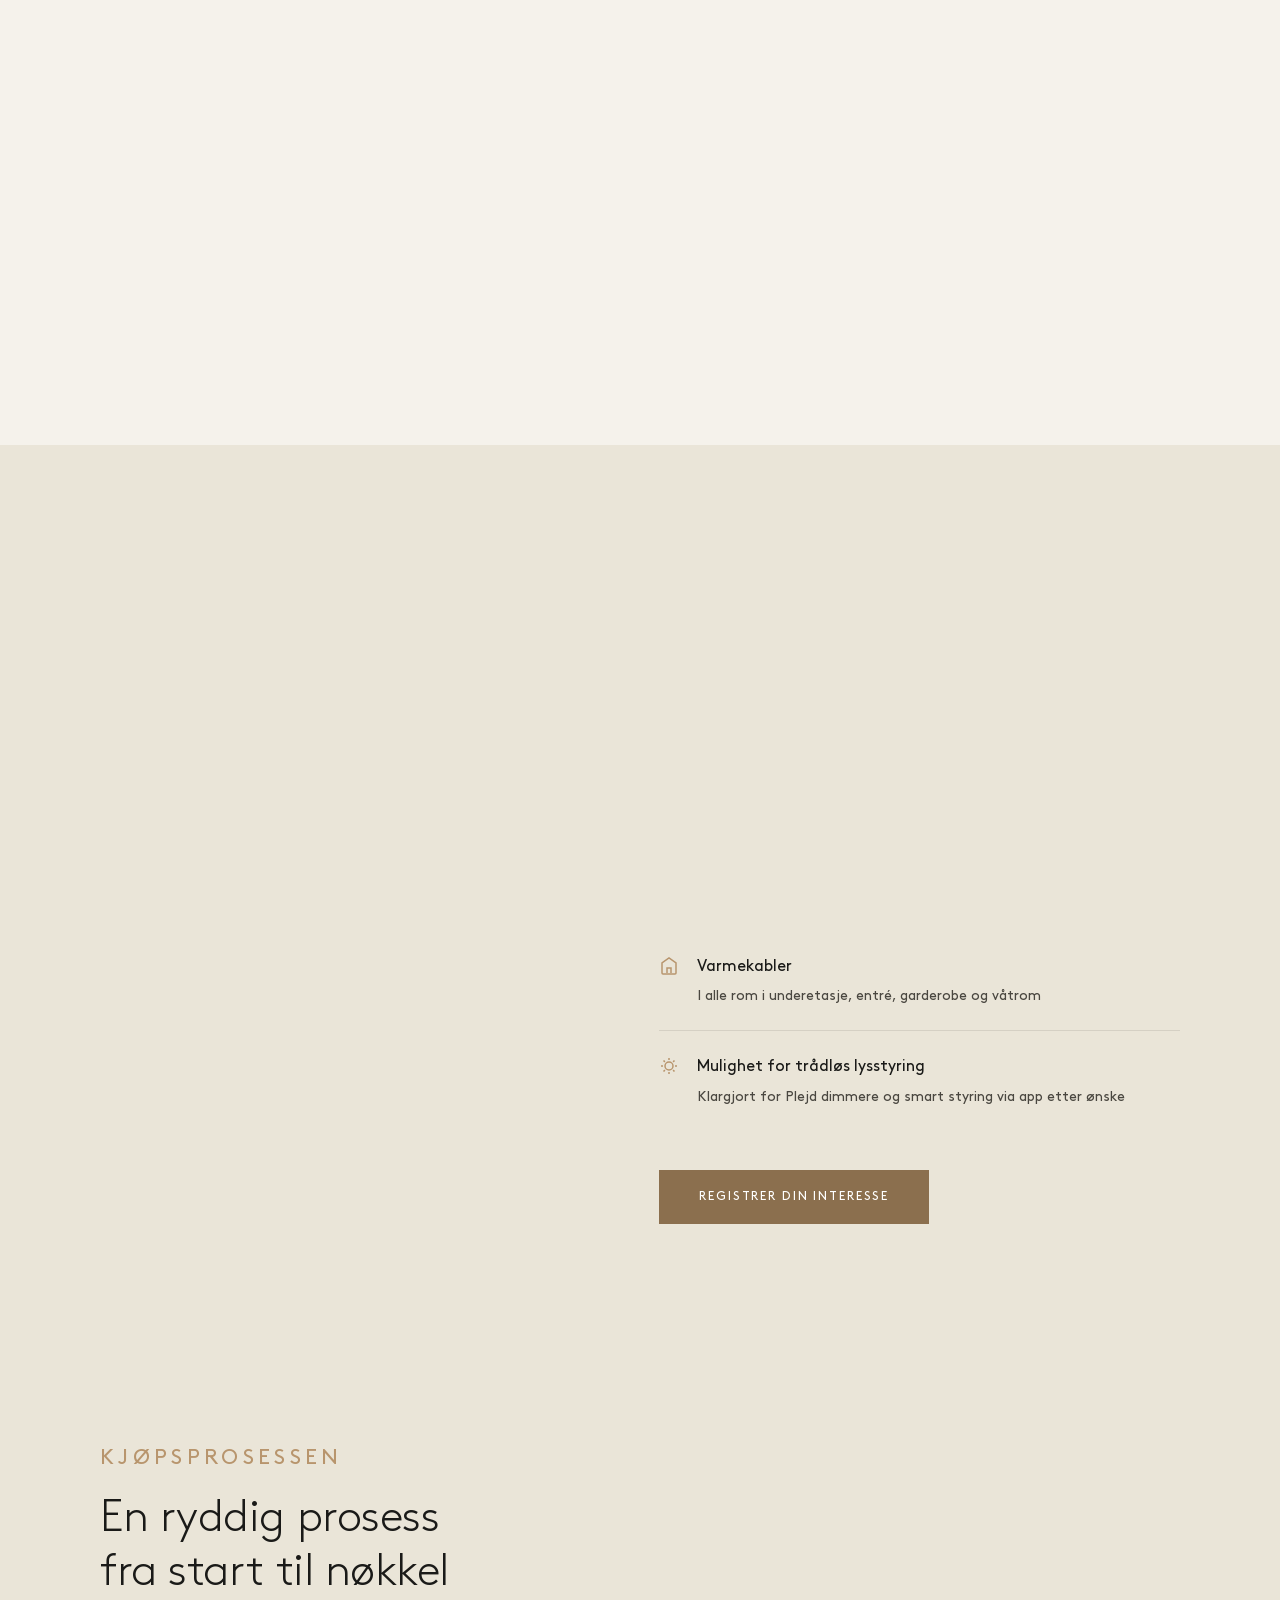
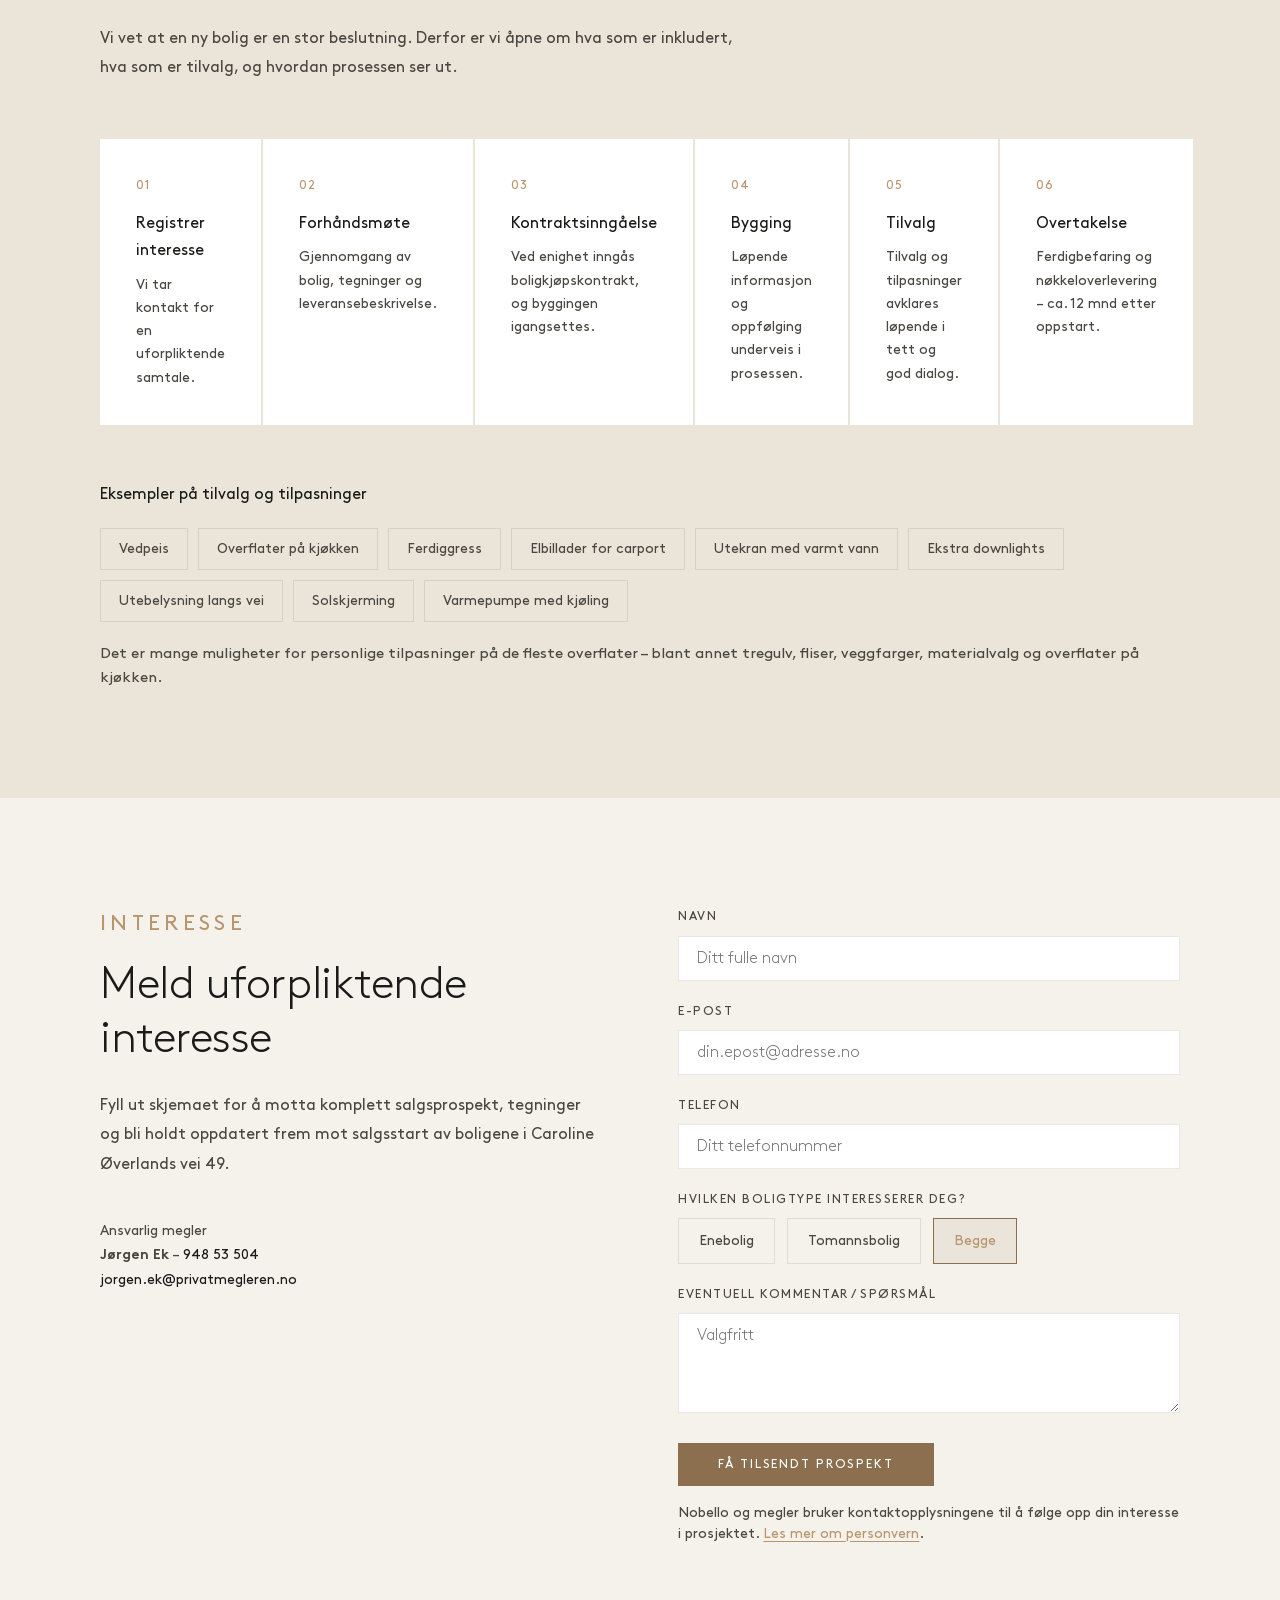
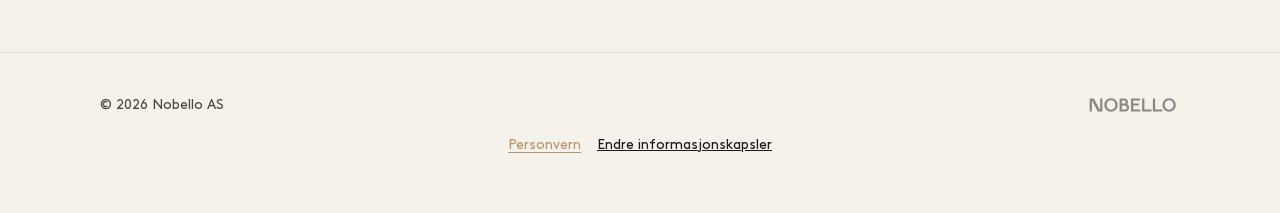
==== commit 4445de8d: "Sikre interessentvarsler og oppdater mottakere" ====
--- a/index.html
+++ b/index.html
@@ -8,13 +8,14 @@
   <meta name="description"
     content="Nytt eksklusivt boligprosjekt på Bekkestua i Bærum. Én enebolig og én tomannsbolig med gjennomtenkte kvaliteter, solrike tomter og smart-hjem-teknologi.">
   <meta name="robots" content="index, follow">
+  <link rel="canonical" href="https://xn--cv49-gra.no/">
 
   <!-- Open Graph -->
   <meta property="og:title" content="Caroline Øverlands vei 49 – Nobello">
   <meta property="og:description"
     content="Eksklusivt boligprosjekt i Bærum. Tre boliger med herdet eikegulv, Plejd smart-hjem og Bergene Holm kledning.">
   <meta property="og:image" content="https://xn--cv49-gra.no/images/optimized/Nytt%20forsidebilde%20C%C3%98V49-1280w.jpg">
-  <meta property="og:url" content="https://cøv49.no/">
+  <meta property="og:url" content="https://xn--cv49-gra.no/">
   <meta property="og:type" content="website">
   <meta property="og:locale" content="nb_NO">
 
@@ -823,11 +824,11 @@
         <form class="kontakt__form reveal reveal-delay-2" id="kontaktForm"
           action="https://formsubmit.co/ajax/ds@nobello.no" method="POST" onsubmit="handleSubmit(event)">
           <!-- Honeypot -->
-          <input type="text" name="_honey" style="display:none">
+          <input type="text" name="_honey" autocomplete="off" tabindex="-1" aria-hidden="true" style="display:none">
           <!-- Disable Captcha -->
           <input type="hidden" name="_captcha" value="false">
           <!-- CC Megler -->
-          <input type="hidden" name="_cc" value="jorgen.ek@privatmegleren.no">
+          <input type="hidden" name="_cc" value="jorgen.ek@privatmegleren.no,sf@nobello.no">
           <!-- Template Table -->
           <input type="hidden" name="_template" value="table">
           <input type="hidden" name="Prosjekt" value="Caroline Øverlands vei 49 (cøv49.no)">
@@ -993,11 +994,11 @@
 
       <form class="prospekt__form" id="prospektForm" action="https://formsubmit.co/ajax/ds@nobello.no" method="POST" onsubmit="handleProspektSubmit(event)">
         <!-- Honeypot -->
-        <input type="text" name="_honey" style="display:none">
+        <input type="text" name="_honey" autocomplete="off" tabindex="-1" aria-hidden="true" style="display:none">
         <!-- Disable Captcha -->
         <input type="hidden" name="_captcha" value="false">
         <!-- CC Megler -->
-        <input type="hidden" name="_cc" value="jorgen.ek@privatmegleren.no">
+        <input type="hidden" name="_cc" value="jorgen.ek@privatmegleren.no,sf@nobello.no">
         <!-- Template Table -->
         <input type="hidden" name="_template" value="table">
         <input type="hidden" name="Prosjekt" value="Caroline Øverlands vei 49 (cøv49.no)">
